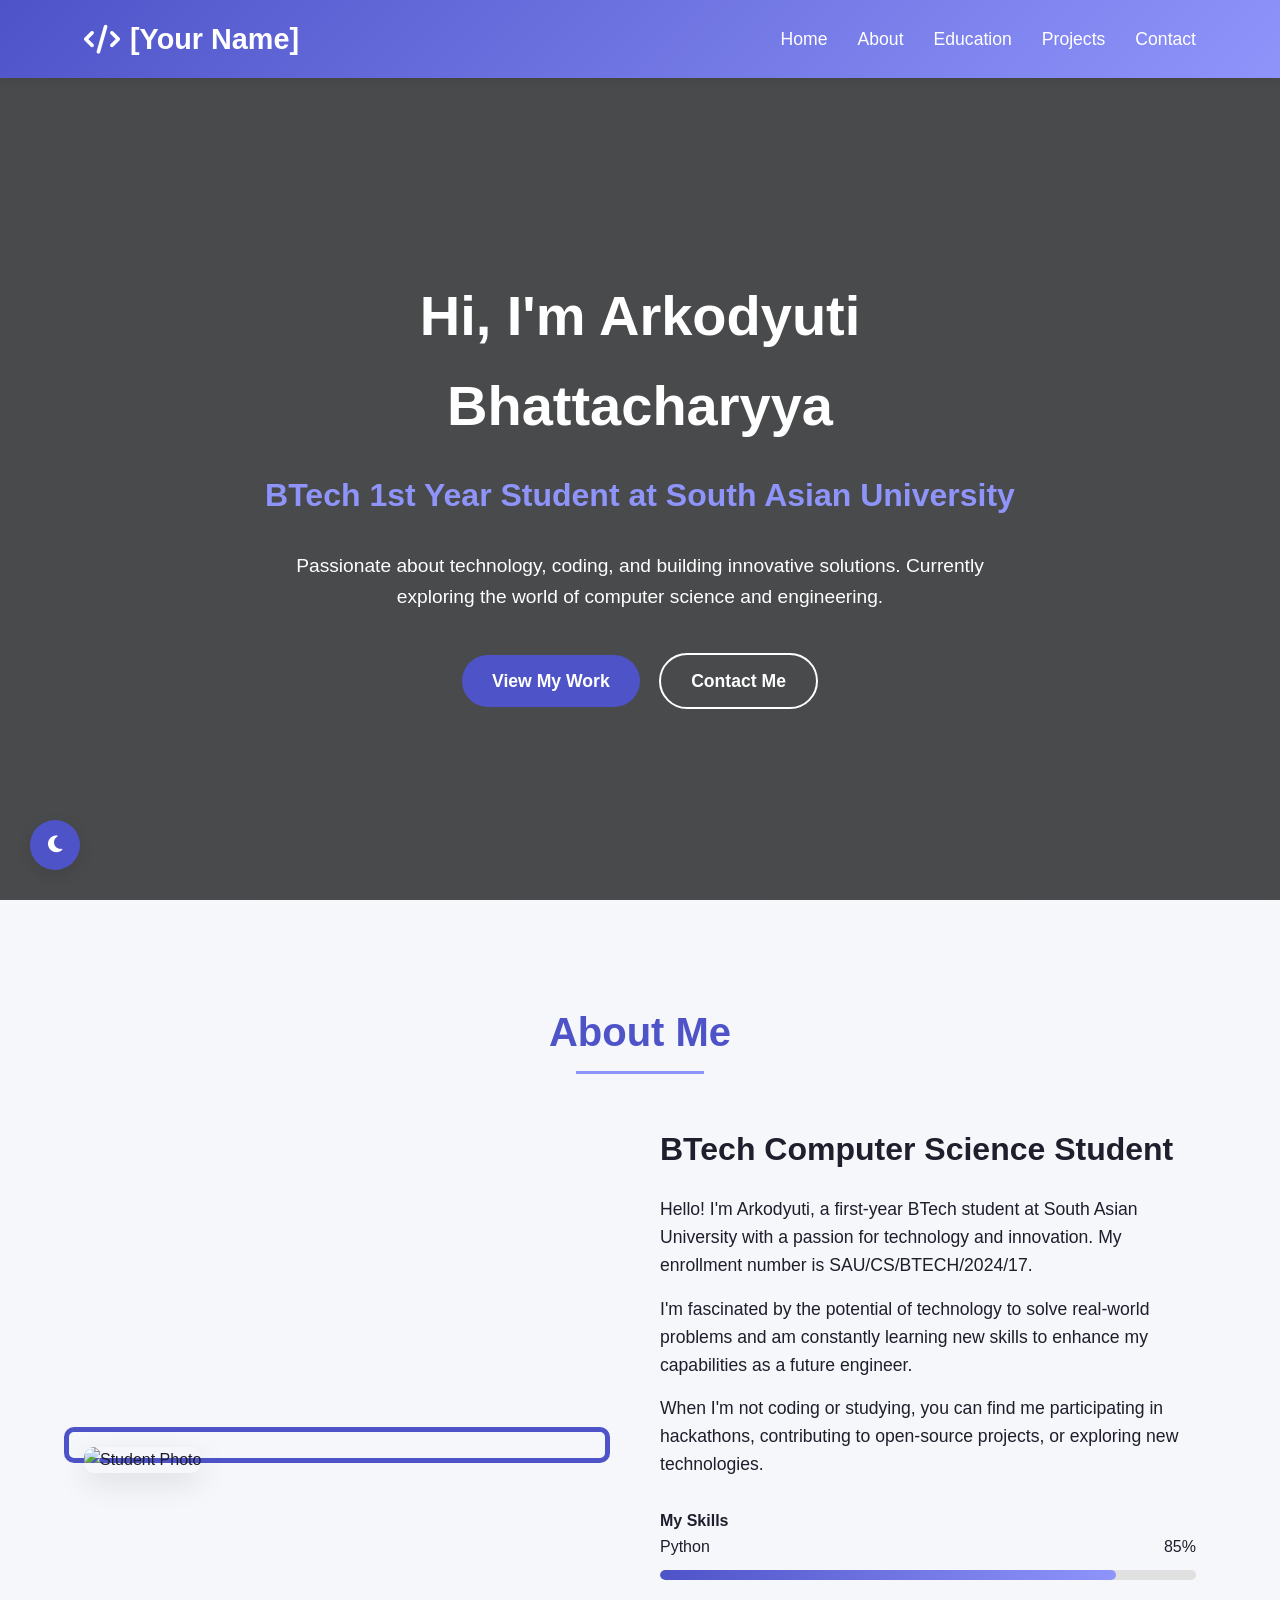
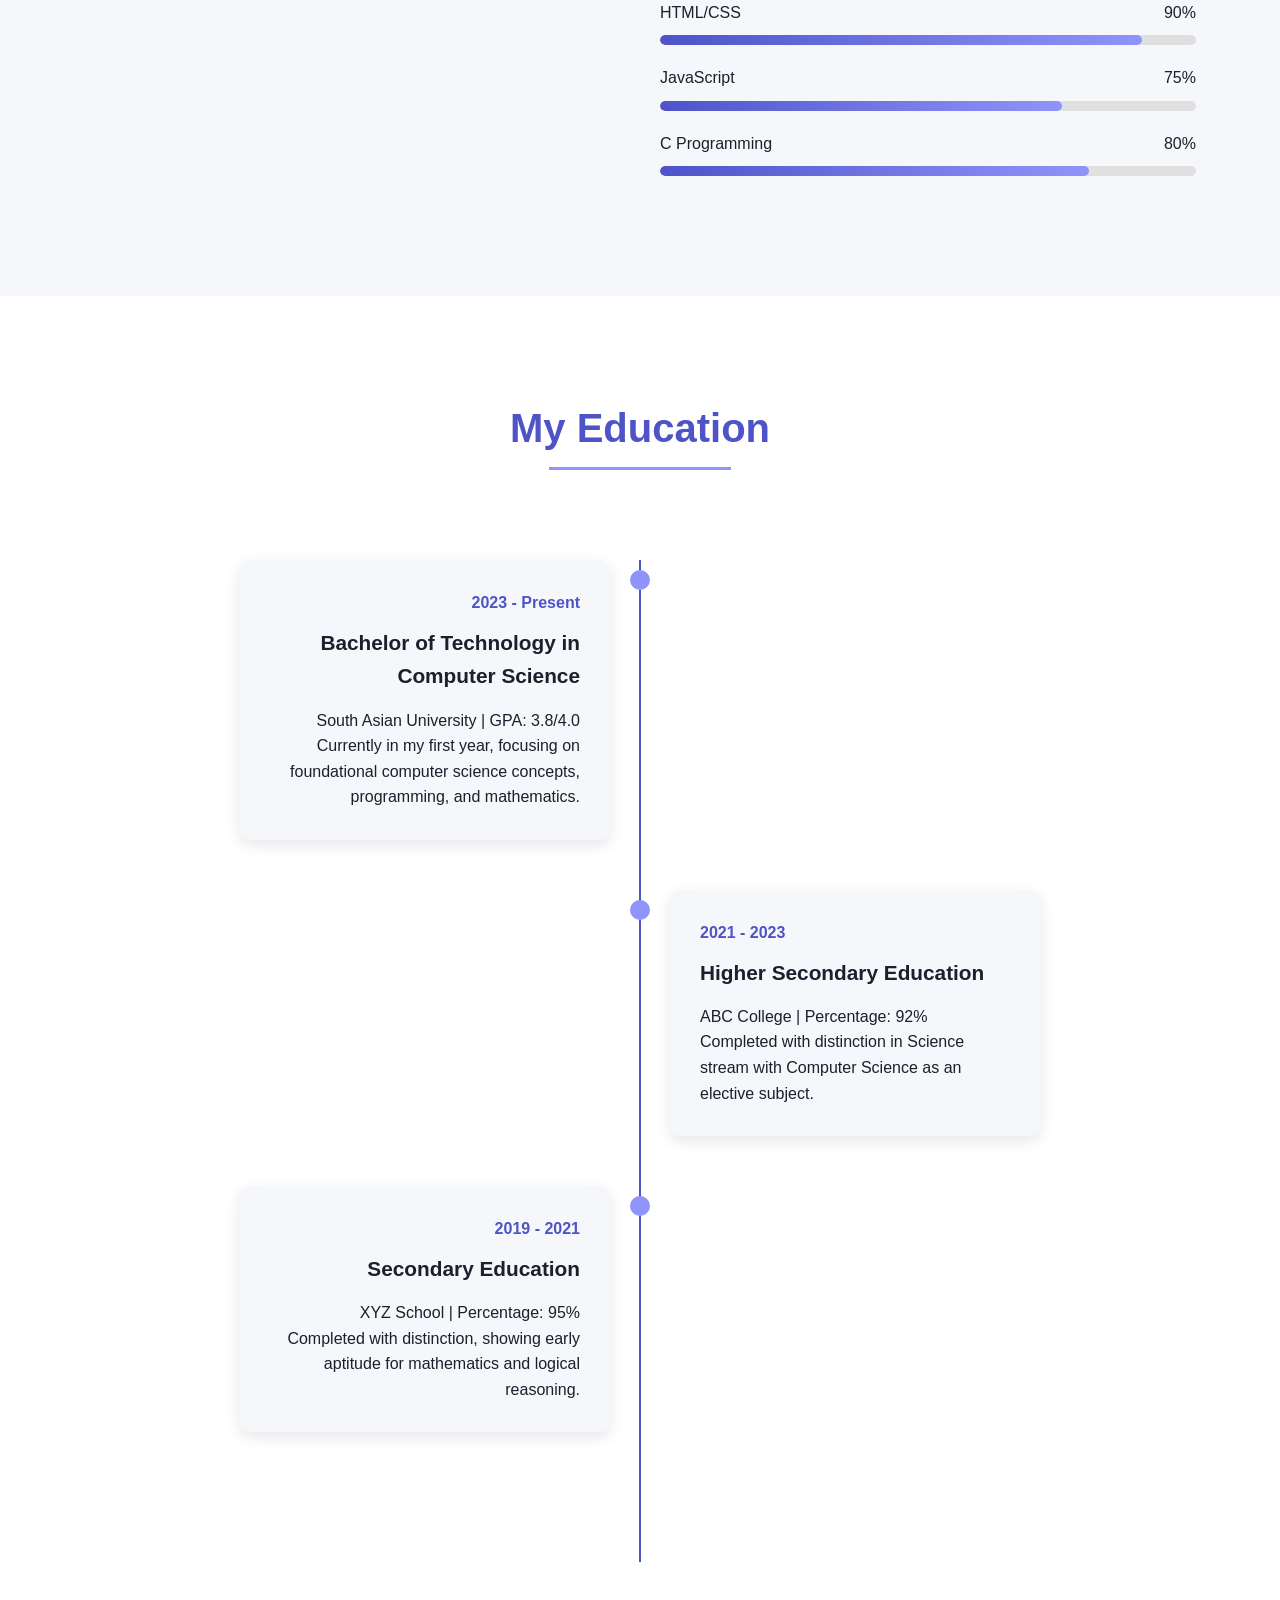
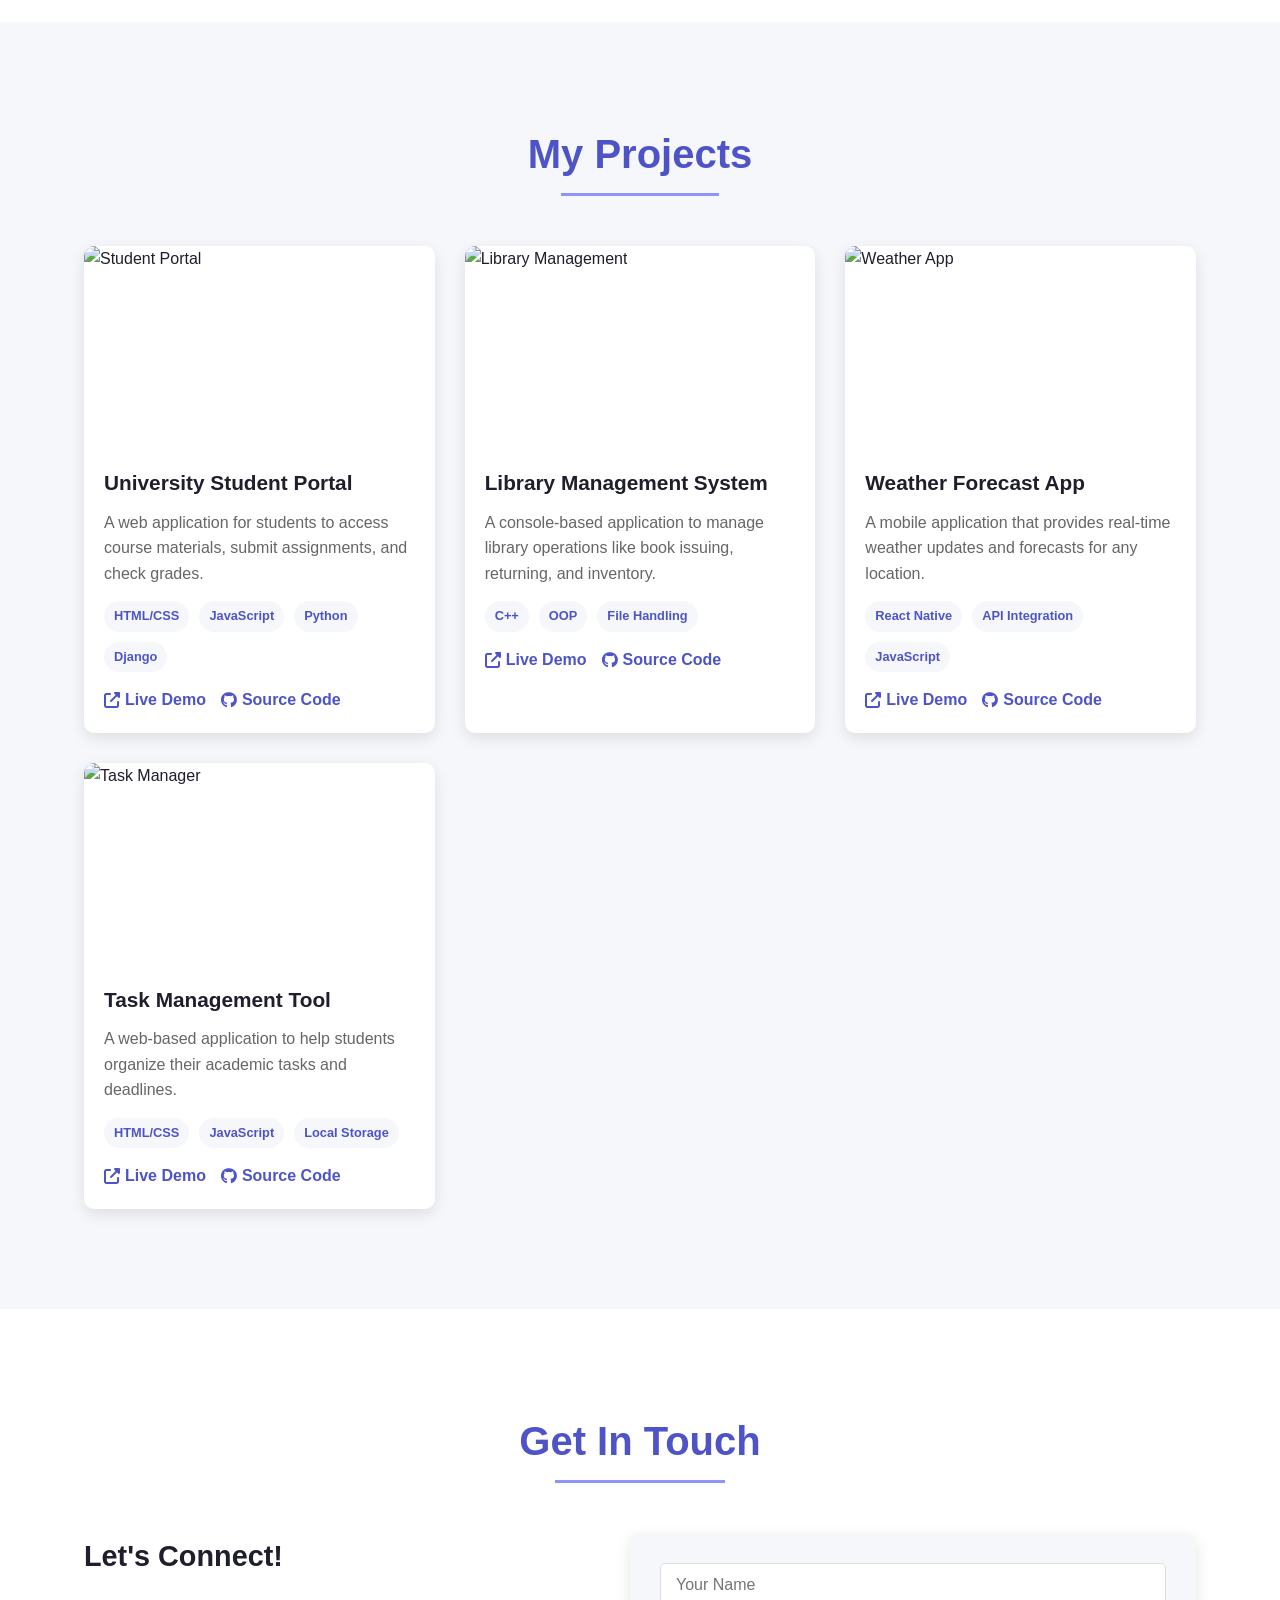
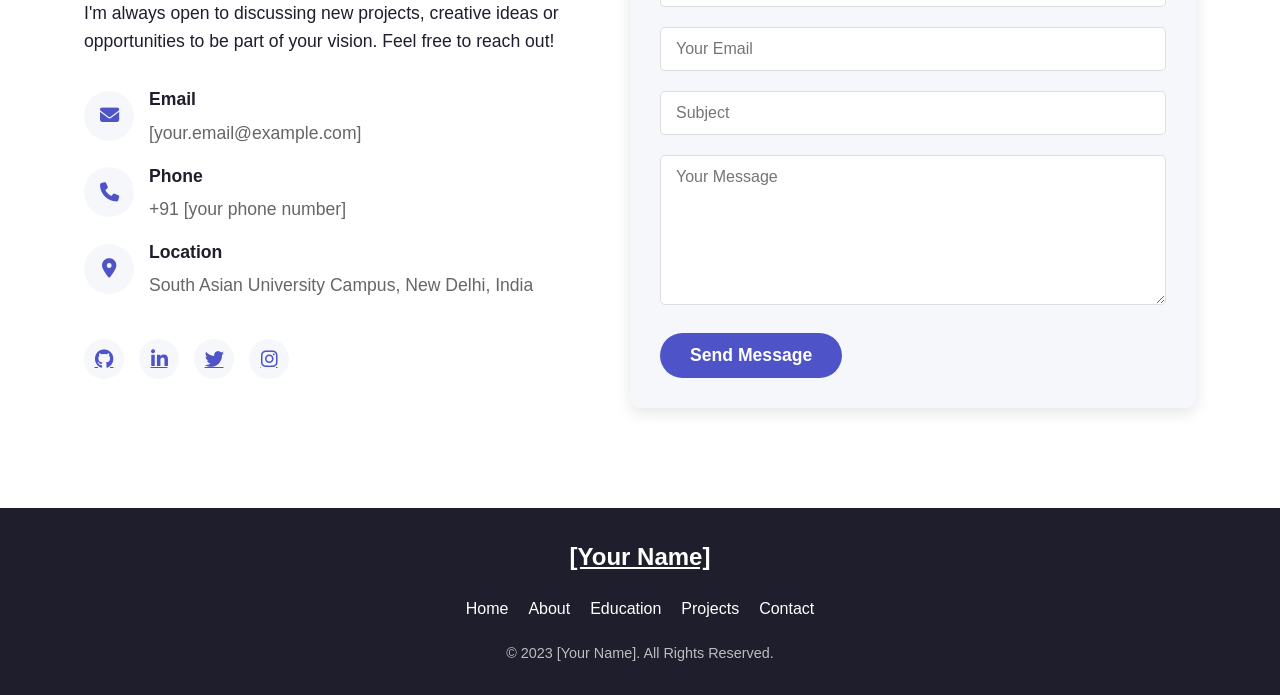
==== index.html @ 44072b42 "Create index.html initial prototype for portfolio website" ====
<!DOCTYPE html>
<html lang="en">
<head>
    <meta charset="UTF-8">
    <meta name="viewport" content="width=device-width, initial-scale=1.0">
    <title>[Your Name] | BTech Student | South Asian University</title>
    <link rel="stylesheet" href="https://cdnjs.cloudflare.com/ajax/libs/font-awesome/6.4.0/css/all.min.css">
    <style>
        :root {
            --primary: #4e54c8;
            --secondary: #8f94fb;
            --accent: #f5f7fa;
            --dark: #1e1e2c;
            --light: #ffffff;
            --success: #4caf50;
            --warning: #ff9800;
            --danger: #f44336;
        }
        
        * {
            margin: 0;
            padding: 0;
            box-sizing: border-box;
            font-family: 'Segoe UI', Tahoma, Geneva, Verdana, sans-serif;
        }
        
        body {
            background-color: var(--accent);
            color: var(--dark);
            line-height: 1.6;
            overflow-x: hidden;
        }
        
        /* Header Styles */
        header {
            background: linear-gradient(135deg, var(--primary), var(--secondary));
            color: var(--light);
            padding: 1rem 0;
            position: fixed;
            width: 100%;
            top: 0;
            z-index: 1000;
            box-shadow: 0 2px 10px rgba(0, 0, 0, 0.1);
            transition: all 0.3s ease;
        }
        
        header.scrolled {
            padding: 0.5rem 0;
            background: rgba(78, 84, 200, 0.95);
            backdrop-filter: blur(10px);
        }
        
        .container {
            width: 90%;
            max-width: 1200px;
            margin: 0 auto;
            padding: 0 20px;
        }
        
        .header-container {
            display: flex;
            justify-content: space-between;
            align-items: center;
        }
        
        .logo {
            font-size: 1.8rem;
            font-weight: 700;
            color: var(--light);
            text-decoration: none;
            display: flex;
            align-items: center;
        }
        
        .logo i {
            margin-right: 10px;
            color: var(--light);
        }
        
        nav ul {
            display: flex;
            list-style: none;
        }
        
        nav ul li {
            margin-left: 30px;
        }
        
        nav ul li a {
            color: var(--light);
            text-decoration: none;
            font-weight: 500;
            font-size: 1.1rem;
            transition: all 0.3s ease;
            position: relative;
        }
        
        nav ul li a:hover {
            color: rgba(255, 255, 255, 0.8);
        }
        
        nav ul li a::after {
            content: '';
            position: absolute;
            width: 0;
            height: 2px;
            background: var(--light);
            bottom: -5px;
            left: 0;
            transition: width 0.3s ease;
        }
        
        nav ul li a:hover::after {
            width: 100%;
        }
        
        .hamburger {
            display: none;
            cursor: pointer;
        }
        
        .hamburger div {
            width: 25px;
            height: 3px;
            background: var(--light);
            margin: 5px;
            transition: all 0.3s ease;
        }
        
        /* Hero Section */
        .hero {
            height: 100vh;
            display: flex;
            align-items: center;
            background: linear-gradient(rgba(0, 0, 0, 0.7), rgba(0, 0, 0, 0.7)), url('https://images.unsplash.com/photo-1523050854058-8df90110c9f1?ixlib=rb-4.0.3&ixid=M3wxMjA3fDB8MHxwaG90by1wYWdlfHx8fGVufDB8fHx8fA%3D%3D&auto=format&fit=crop&w=1470&q=80') no-repeat center center/cover;
            color: var(--light);
            text-align: center;
            padding-top: 80px;
        }
        
        .hero-content {
            max-width: 800px;
            margin: 0 auto;
        }
        
        .hero h1 {
            font-size: 3.5rem;
            margin-bottom: 20px;
            animation: fadeIn 1s ease;
        }
        
        .hero h2 {
            font-size: 2rem;
            margin-bottom: 30px;
            color: var(--secondary);
            animation: fadeIn 1.5s ease;
        }
        
        .hero p {
            font-size: 1.2rem;
            margin-bottom: 40px;
            animation: fadeIn 2s ease;
        }
        
        .btn {
            display: inline-block;
            background: var(--primary);
            color: var(--light);
            padding: 12px 30px;
            border-radius: 50px;
            text-decoration: none;
            font-weight: 600;
            transition: all 0.3s ease;
            border: none;
            cursor: pointer;
            font-size: 1.1rem;
            animation: fadeIn 2.5s ease;
        }
        
        .btn:hover {
            background: var(--secondary);
            transform: translateY(-3px);
            box-shadow: 0 10px 20px rgba(0, 0, 0, 0.1);
        }
        
        .btn-outline {
            background: transparent;
            border: 2px solid var(--light);
            margin-left: 15px;
        }
        
        .btn-outline:hover {
            background: var(--light);
            color: var(--primary);
        }
        
        /* About Section */
        .section {
            padding: 100px 0;
        }
        
        .section-title {
            text-align: center;
            margin-bottom: 60px;
        }
        
        .section-title h2 {
            font-size: 2.5rem;
            color: var(--primary);
            position: relative;
            display: inline-block;
        }
        
        .section-title h2::after {
            content: '';
            position: absolute;
            width: 70%;
            height: 3px;
            background: var(--secondary);
            bottom: -10px;
            left: 15%;
        }
        
        .about-content {
            display: flex;
            align-items: center;
            flex-wrap: wrap;
            gap: 40px;
        }
        
        .about-img {
            flex: 1;
            min-width: 300px;
            position: relative;
        }
        
        .about-img img {
            width: 100%;
            border-radius: 10px;
            box-shadow: 0 10px 30px rgba(0, 0, 0, 0.1);
            transition: all 0.3s ease;
        }
        
        .about-img:hover img {
            transform: scale(1.03);
        }
        
        .about-img::before {
            content: '';
            position: absolute;
            width: 100%;
            height: 100%;
            border: 5px solid var(--primary);
            border-radius: 10px;
            top: -20px;
            left: -20px;
            z-index: -1;
        }
        
        .about-text {
            flex: 1;
            min-width: 300px;
        }
        
        .about-text h3 {
            font-size: 2rem;
            margin-bottom: 20px;
            color: var(--dark);
        }
        
        .about-text p {
            margin-bottom: 15px;
            font-size: 1.1rem;
        }
        
        .skills {
            margin-top: 30px;
        }
        
        .skill-item {
            margin-bottom: 20px;
        }
        
        .skill-info {
            display: flex;
            justify-content: space-between;
            margin-bottom: 10px;
        }
        
        .skill-bar {
            height: 10px;
            background: #e0e0e0;
            border-radius: 5px;
            overflow: hidden;
        }
        
        .skill-progress {
            height: 100%;
            background: linear-gradient(90deg, var(--primary), var(--secondary));
            border-radius: 5px;
            transition: width 1s ease;
        }
        
        /* Education Section */
        .education {
            background: var(--light);
        }
        
        .timeline {
            position: relative;
            max-width: 800px;
            margin: 0 auto;
            padding: 40px 0;
        }
        
        .timeline::before {
            content: '';
            position: absolute;
            width: 2px;
            height: 100%;
            background: var(--primary);
            left: 50%;
            transform: translateX(-50%);
        }
        
        .timeline-item {
            position: relative;
            margin-bottom: 50px;
        }
        
        .timeline-item:nth-child(odd) {
            padding-right: calc(50% + 30px);
            text-align: right;
        }
        
        .timeline-item:nth-child(even) {
            padding-left: calc(50% + 30px);
        }
        
        .timeline-dot {
            position: absolute;
            width: 20px;
            height: 20px;
            background: var(--secondary);
            border-radius: 50%;
            top: 10px;
            left: 50%;
            transform: translateX(-50%);
        }
        
        .timeline-content {
            background: var(--accent);
            padding: 30px;
            border-radius: 10px;
            box-shadow: 0 5px 15px rgba(0, 0, 0, 0.1);
            transition: all 0.3s ease;
        }
        
        .timeline-content:hover {
            transform: translateY(-5px);
            box-shadow: 0 10px 25px rgba(0, 0, 0, 0.15);
        }
        
        .timeline-date {
            color: var(--primary);
            font-weight: 600;
            margin-bottom: 10px;
        }
        
        .timeline-title {
            font-size: 1.3rem;
            margin-bottom: 15px;
            color: var(--dark);
        }
        
        /* Projects Section */
        .projects-grid {
            display: grid;
            grid-template-columns: repeat(auto-fill, minmax(300px, 1fr));
            gap: 30px;
        }
        
        .project-card {
            background: var(--light);
            border-radius: 10px;
            overflow: hidden;
            box-shadow: 0 5px 15px rgba(0, 0, 0, 0.1);
            transition: all 0.3s ease;
        }
        
        .project-card:hover {
            transform: translateY(-10px);
            box-shadow: 0 15px 30px rgba(0, 0, 0, 0.2);
        }
        
        .project-img {
            height: 200px;
            overflow: hidden;
        }
        
        .project-img img {
            width: 100%;
            height: 100%;
            object-fit: cover;
            transition: all 0.5s ease;
        }
        
        .project-card:hover .project-img img {
            transform: scale(1.1);
        }
        
        .project-info {
            padding: 20px;
        }
        
        .project-title {
            font-size: 1.3rem;
            margin-bottom: 10px;
            color: var(--dark);
        }
        
        .project-description {
            margin-bottom: 15px;
            color: #666;
        }
        
        .project-tags {
            display: flex;
            flex-wrap: wrap;
            gap: 10px;
            margin-bottom: 15px;
        }
        
        .project-tag {
            background: var(--accent);
            color: var(--primary);
            padding: 5px 10px;
            border-radius: 50px;
            font-size: 0.8rem;
            font-weight: 600;
        }
        
        .project-links {
            display: flex;
            gap: 15px;
        }
        
        .project-link {
            color: var(--primary);
            text-decoration: none;
            font-weight: 600;
            display: flex;
            align-items: center;
            transition: all 0.3s ease;
        }
        
        .project-link i {
            margin-right: 5px;
        }
        
        .project-link:hover {
            color: var(--secondary);
        }
        
        /* Contact Section */
        .contact {
            background: var(--light);
        }
        
        .contact-container {
            display: flex;
            flex-wrap: wrap;
            gap: 40px;
        }
        
        .contact-info {
            flex: 1;
            min-width: 300px;
        }
        
        .contact-info h3 {
            font-size: 1.8rem;
            margin-bottom: 20px;
            color: var(--dark);
        }
        
        .contact-info p {
            margin-bottom: 30px;
            font-size: 1.1rem;
        }
        
        .contact-details {
            margin-bottom: 40px;
        }
        
        .contact-item {
            display: flex;
            align-items: center;
            margin-bottom: 15px;
        }
        
        .contact-item i {
            width: 50px;
            height: 50px;
            background: var(--accent);
            color: var(--primary);
            border-radius: 50%;
            display: flex;
            align-items: center;
            justify-content: center;
            font-size: 1.2rem;
            margin-right: 15px;
        }
        
        .contact-text h4 {
            font-size: 1.1rem;
            margin-bottom: 5px;
            color: var(--dark);
        }
        
        .contact-text p {
            margin: 0;
            color: #666;
        }
        
        .social-links {
            display: flex;
            gap: 15px;
        }
        
        .social-link {
            width: 40px;
            height: 40px;
            background: var(--accent);
            color: var(--primary);
            border-radius: 50%;
            display: flex;
            align-items: center;
            justify-content: center;
            font-size: 1.2rem;
            transition: all 0.3s ease;
        }
        
        .social-link:hover {
            background: var(--primary);
            color: var(--light);
            transform: translateY(-3px);
        }
        
        .contact-form {
            flex: 1;
            min-width: 300px;
            background: var(--accent);
            padding: 30px;
            border-radius: 10px;
            box-shadow: 0 5px 15px rgba(0, 0, 0, 0.1);
        }
        
        .form-group {
            margin-bottom: 20px;
        }
        
        .form-control {
            width: 100%;
            padding: 12px 15px;
            border: 1px solid #ddd;
            border-radius: 5px;
            font-size: 1rem;
            transition: all 0.3s ease;
        }
        
        .form-control:focus {
            outline: none;
            border-color: var(--primary);
            box-shadow: 0 0 0 2px rgba(78, 84, 200, 0.2);
        }
        
        textarea.form-control {
            resize: vertical;
            min-height: 150px;
        }
        
        /* Footer */
        footer {
            background: var(--dark);
            color: var(--light);
            padding: 30px 0;
            text-align: center;
        }
        
        .footer-content {
            display: flex;
            flex-direction: column;
            align-items: center;
        }
        
        .footer-logo {
            font-size: 1.5rem;
            font-weight: 700;
            margin-bottom: 20px;
            color: var(--light);
        }
        
        .footer-links {
            display: flex;
            gap: 20px;
            margin-bottom: 20px;
        }
        
        .footer-link {
            color: var(--light);
            text-decoration: none;
            transition: all 0.3s ease;
        }
        
        .footer-link:hover {
            color: var(--secondary);
        }
        
        .copyright {
            font-size: 0.9rem;
            color: rgba(255, 255, 255, 0.7);
        }
        
        /* Animations */
        @keyframes fadeIn {
            from {
                opacity: 0;
                transform: translateY(20px);
            }
            to {
                opacity: 1;
                transform: translateY(0);
            }
        }
        
        /* Back to Top Button */
        .back-to-top {
            position: fixed;
            bottom: 30px;
            right: 30px;
            width: 50px;
            height: 50px;
            background: var(--primary);
            color: var(--light);
            border-radius: 50%;
            display: flex;
            align-items: center;
            justify-content: center;
            font-size: 1.2rem;
            cursor: pointer;
            opacity: 0;
            visibility: hidden;
            transition: all 0.3s ease;
            z-index: 999;
        }
        
        .back-to-top.active {
            opacity: 1;
            visibility: visible;
        }
        
        .back-to-top:hover {
            background: var(--secondary);
            transform: translateY(-5px);
        }
        
        /* Theme Toggle */
        .theme-toggle {
            position: fixed;
            bottom: 30px;
            left: 30px;
            width: 50px;
            height: 50px;
            background: var(--primary);
            color: var(--light);
            border-radius: 50%;
            display: flex;
            align-items: center;
            justify-content: center;
            font-size: 1.2rem;
            cursor: pointer;
            z-index: 999;
            box-shadow: 0 5px 15px rgba(0, 0, 0, 0.1);
            transition: all 0.3s ease;
        }
        
        .theme-toggle:hover {
            background: var(--secondary);
            transform: scale(1.1);
        }
        
        /* Responsive Styles */
        @media (max-width: 768px) {
            .hamburger {
                display: block;
            }
            
            nav {
                position: absolute;
                top: 100%;
                left: 0;
                width: 100%;
                background: var(--primary);
                padding: 20px;
                clip-path: polygon(0 0, 100% 0, 100% 0, 0 0);
                transition: all 0.3s ease;
            }
            
            nav.active {
                clip-path: polygon(0 0, 100% 0, 100% 100%, 0 100%);
            }
            
            nav ul {
                flex-direction: column;
            }
            
            nav ul li {
                margin: 15px 0;
            }
            
            .hero h1 {
                font-size: 2.5rem;
            }
            
            .hero h2 {
                font-size: 1.5rem;
            }
            
            .timeline::before {
                left: 30px;
            }
            
            .timeline-item:nth-child(odd),
            .timeline-item:nth-child(even) {
                padding-left: 70px;
                padding-right: 0;
                text-align: left;
            }
            
            .timeline-dot {
                left: 30px;
            }
        }
        
        @media (max-width: 480px) {
            .hero h1 {
                font-size: 2rem;
            }
            
            .btn {
                display: block;
                width: 100%;
                margin-bottom: 15px;
            }
            
            .btn-outline {
                margin-left: 0;
            }
        }
    </style>
</head>
<body>
    <!-- Header -->
    <header id="header">
        <div class="container header-container">
            <a href="#" class="logo"><i class="fas fa-code"></i> [Your Name]</a>
            <div class="hamburger" id="hamburger">
                <div class="line1"></div>
                <div class="line2"></div>
                <div class="line3"></div>
            </div>
            <nav id="nav">
                <ul>
                    <li><a href="#home">Home</a></li>
                    <li><a href="#about">About</a></li>
                    <li><a href="#education">Education</a></li>
                    <li><a href="#projects">Projects</a></li>
                    <li><a href="#contact">Contact</a></li>
                </ul>
            </nav>
        </div>
    </header>

    <!-- Hero Section -->
    <section class="hero" id="home">
        <div class="container hero-content">
            <h1>Hi, I'm <span class="highlight">Arkodyuti Bhattacharyya</span></h1>
            <h2>BTech 1st Year Student at South Asian University</h2>
            <p>Passionate about technology, coding, and building innovative solutions. Currently exploring the world of computer science and engineering.</p>
            <div class="hero-buttons">
                <a href="#projects" class="btn">View My Work</a>
                <a href="#contact" class="btn btn-outline">Contact Me</a>
            </div>
        </div>
    </section>

    <!-- About Section -->
    <section class="section about" id="about">
        <div class="container">
            <div class="section-title">
                <h2>About Me</h2>
            </div>
            <div class="about-content">
                <div class="about-img">
                    <img src="https://images.unsplash.com/photo-1544717305-2782549b5136?ixlib=rb-4.0.3&ixid=M3wxMjA3fDB8MHxwaG90by1wYWdlfHx8fGVufDB8fHx8fA%3D%3D&auto=format&fit=crop&w=687&q=80" alt="Student Photo">
                </div>
                <div class="about-text">
                    <h3>BTech Computer Science Student</h3>
                    <p>Hello! I'm Arkodyuti, a first-year BTech student at South Asian University with a passion for technology and innovation. My enrollment number is SAU/CS/BTECH/2024/17.</p>
                    <p>I'm fascinated by the potential of technology to solve real-world problems and am constantly learning new skills to enhance my capabilities as a future engineer.</p>
                    <p>When I'm not coding or studying, you can find me participating in hackathons, contributing to open-source projects, or exploring new technologies.</p>
                    
                    <div class="skills">
                        <h4>My Skills</h4>
                        <div class="skill-item">
                            <div class="skill-info">
                                <span>Python</span>
                                <span>85%</span>
                            </div>
                            <div class="skill-bar">
                                <div class="skill-progress" style="width: 85%"></div>
                            </div>
                        </div>
                        <div class="skill-item">
                            <div class="skill-info">
                                <span>HTML/CSS</span>
                                <span>90%</span>
                            </div>
                            <div class="skill-bar">
                                <div class="skill-progress" style="width: 90%"></div>
                            </div>
                        </div>
                        <div class="skill-item">
                            <div class="skill-info">
                                <span>JavaScript</span>
                                <span>75%</span>
                            </div>
                            <div class="skill-bar">
                                <div class="skill-progress" style="width: 75%"></div>
                            </div>
                        </div>
                        <div class="skill-item">
                            <div class="skill-info">
                                <span>C Programming</span>
                                <span>80%</span>
                            </div>
                            <div class="skill-bar">
                                <div class="skill-progress" style="width: 80%"></div>
                            </div>
                        </div>
                    </div>
                </div>
            </div>
        </div>
    </section>

    <!-- Education Section -->
    <section class="section education" id="education">
        <div class="container">
            <div class="section-title">
                <h2>My Education</h2>
            </div>
            <div class="timeline">
                <div class="timeline-item">
                    <div class="timeline-dot"></div>
                    <div class="timeline-content">
                        <div class="timeline-date">2023 - Present</div>
                        <h3 class="timeline-title">Bachelor of Technology in Computer Science</h3>
                        <p>South Asian University | GPA: 3.8/4.0</p>
                        <p>Currently in my first year, focusing on foundational computer science concepts, programming, and mathematics.</p>
                    </div>
                </div>
                <div class="timeline-item">
                    <div class="timeline-dot"></div>
                    <div class="timeline-content">
                        <div class="timeline-date">2021 - 2023</div>
                        <h3 class="timeline-title">Higher Secondary Education</h3>
                        <p>ABC College | Percentage: 92%</p>
                        <p>Completed with distinction in Science stream with Computer Science as an elective subject.</p>
                    </div>
                </div>
                <div class="timeline-item">
                    <div class="timeline-dot"></div>
                    <div class="timeline-content">
                        <div class="timeline-date">2019 - 2021</div>
                        <h3 class="timeline-title">Secondary Education</h3>
                        <p>XYZ School | Percentage: 95%</p>
                        <p>Completed with distinction, showing early aptitude for mathematics and logical reasoning.</p>
                    </div>
                </div>
            </div>
        </div>
    </section>

    <!-- Projects Section -->
    <section class="section projects" id="projects">
        <div class="container">
            <div class="section-title">
                <h2>My Projects</h2>
            </div>
            <div class="projects-grid">
                <div class="project-card">
                    <div class="project-img">
                        <img src="https://images.unsplash.com/photo-1551288049-bebda4e38f71?ixlib=rb-4.0.3&ixid=M3wxMjA3fDB8MHxwaG90by1wYWdlfHx8fGVufDB8fHx8fA%3D%3D&auto=format&fit=crop&w=1470&q=80" alt="Student Portal">
                    </div>
                    <div class="project-info">
                        <h3 class="project-title">University Student Portal</h3>
                        <p class="project-description">A web application for students to access course materials, submit assignments, and check grades.</p>
                        <div class="project-tags">
                            <span class="project-tag">HTML/CSS</span>
                            <span class="project-tag">JavaScript</span>
                            <span class="project-tag">Python</span>
                            <span class="project-tag">Django</span>
                        </div>
                        <div class="project-links">
                            <a href="#" class="project-link"><i class="fas fa-external-link-alt"></i> Live Demo</a>
                            <a href="#" class="project-link"><i class="fab fa-github"></i> Source Code</a>
                        </div>
                    </div>
                </div>
                <div class="project-card">
                    <div class="project-img">
                        <img src="https://images.unsplash.com/photo-1551288049-bebda4e38f71?ixlib=rb-4.0.3&ixid=M3wxMjA3fDB8MHxwaG90by1wYWdlfHx8fGVufDB8fHx8fA%3D%3D&auto=format&fit=crop&w=1470&q=80" alt="Library Management">
                    </div>
                    <div class="project-info">
                        <h3 class="project-title">Library Management System</h3>
                        <p class="project-description">A console-based application to manage library operations like book issuing, returning, and inventory.</p>
                        <div class="project-tags">
                            <span class="project-tag">C++</span>
                            <span class="project-tag">OOP</span>
                            <span class="project-tag">File Handling</span>
                        </div>
                        <div class="project-links">
                            <a href="#" class="project-link"><i class="fas fa-external-link-alt"></i> Live Demo</a>
                            <a href="#" class="project-link"><i class="fab fa-github"></i> Source Code</a>
                        </div>
                    </div>
                </div>
                <div class="project-card">
                    <div class="project-img">
                        <img src="https://images.unsplash.com/photo-1551288049-bebda4e38f71?ixlib=rb-4.0.3&ixid=M3wxMjA3fDB8MHxwaG90by1wYWdlfHx8fGVufDB8fHx8fA%3D%3D&auto=format&fit=crop&w=1470&q=80" alt="Weather App">
                    </div>
                    <div class="project-info">
                        <h3 class="project-title">Weather Forecast App</h3>
                        <p class="project-description">A mobile application that provides real-time weather updates and forecasts for any location.</p>
                        <div class="project-tags">
                            <span class="project-tag">React Native</span>
                            <span class="project-tag">API Integration</span>
                            <span class="project-tag">JavaScript</span>
                        </div>
                        <div class="project-links">
                            <a href="#" class="project-link"><i class="fas fa-external-link-alt"></i> Live Demo</a>
                            <a href="#" class="project-link"><i class="fab fa-github"></i> Source Code</a>
                        </div>
                    </div>
                </div>
                <div class="project-card">
                    <div class="project-img">
                        <img src="https://images.unsplash.com/photo-1551288049-bebda4e38f71?ixlib=rb-4.0.3&ixid=M3wxMjA3fDB8MHxwaG90by1wYWdlfHx8fGVufDB8fHx8fA%3D%3D&auto=format&fit=crop&w=1470&q=80" alt="Task Manager">
                    </div>
                    <div class="project-info">
                        <h3 class="project-title">Task Management Tool</h3>
                        <p class="project-description">A web-based application to help students organize their academic tasks and deadlines.</p>
                        <div class="project-tags">
                            <span class="project-tag">HTML/CSS</span>
                            <span class="project-tag">JavaScript</span>
                            <span class="project-tag">Local Storage</span>
                        </div>
                        <div class="project-links">
                            <a href="#" class="project-link"><i class="fas fa-external-link-alt"></i> Live Demo</a>
                            <a href="#" class="project-link"><i class="fab fa-github"></i> Source Code</a>
                        </div>
                    </div>
                </div>
            </div>
        </div>
    </section>

    <!-- Contact Section -->
    <section class="section contact" id="contact">
        <div class="container">
            <div class="section-title">
                <h2>Get In Touch</h2>
            </div>
            <div class="contact-container">
                <div class="contact-info">
                    <h3>Let's Connect!</h3>
                    <p>I'm always open to discussing new projects, creative ideas or opportunities to be part of your vision. Feel free to reach out!</p>
                    
                    <div class="contact-details">
                        <div class="contact-item">
                            <i class="fas fa-envelope"></i>
                            <div class="contact-text">
                                <h4>Email</h4>
                                <p>[your.email@example.com]</p>
                            </div>
                        </div>
                        <div class="contact-item">
                            <i class="fas fa-phone"></i>
                            <div class="contact-text">
                                <h4>Phone</h4>
                                <p>+91 [your phone number]</p>
                            </div>
                        </div>
                        <div class="contact-item">
                            <i class="fas fa-map-marker-alt"></i>
                            <div class="contact-text">
                                <h4>Location</h4>
                                <p>South Asian University Campus, New Delhi, India</p>
                            </div>
                        </div>
                    </div>
                    
                    <div class="social-links">
                        <a href="#" class="social-link"><i class="fab fa-github"></i></a>
                        <a href="#" class="social-link"><i class="fab fa-linkedin-in"></i></a>
                        <a href="#" class="social-link"><i class="fab fa-twitter"></i></a>
                        <a href="#" class="social-link"><i class="fab fa-instagram"></i></a>
                    </div>
                </div>
                <div class="contact-form">
                    <form id="form">
                        <div class="form-group">
                            <input type="text" class="form-control" placeholder="Your Name" required>
                        </div>
                        <div class="form-group">
                            <input type="email" class="form-control" placeholder="Your Email" required>
                        </div>
                        <div class="form-group">
                            <input type="text" class="form-control" placeholder="Subject">
                        </div>
                        <div class="form-group">
                            <textarea class="form-control" placeholder="Your Message" required></textarea>
                        </div>
                        <button type="submit" class="btn">Send Message</button>
                    </form>
                </div>
            </div>
        </div>
    </section>

    <!-- Footer -->
    <footer>
        <div class="container">
            <div class="footer-content">
                <a href="#" class="footer-logo">[Your Name]</a>
                <div class="footer-links">
                    <a href="#home" class="footer-link">Home</a>
                    <a href="#about" class="footer-link">About</a>
                    <a href="#education" class="footer-link">Education</a>
                    <a href="#projects" class="footer-link">Projects</a>
                    <a href="#contact" class="footer-link">Contact</a>
                </div>
                <p class="copyright">&copy; 2023 [Your Name]. All Rights Reserved.</p>
            </div>
        </div>
    </footer>

    <!-- Back to Top Button -->
    <div class="back-to-top" id="backToTop">
        <i class="fas fa-arrow-up"></i>
    </div>

    <!-- Theme Toggle -->
    <div class="theme-toggle" id="themeToggle">
        <i class="fas fa-moon"></i>
    </div>

    <!-- JavaScript -->
    <script>
        // Mobile Navigation
        const hamburger = document.getElementById('hamburger');
        const nav = document.getElementById('nav');
        
        hamburger.addEventListener('click', () => {
            nav.classList.toggle('active');
            hamburger.classList.toggle('toggle');
        });
        
        // Smooth Scrolling
        document.querySelectorAll('a[href^="#"]').forEach(anchor => {
            anchor.addEventListener('click', function(e) {
                e.preventDefault();
                
                nav.classList.remove('active');
                hamburger.classList.remove('toggle');
                
                document.querySelector(this.getAttribute('href')).scrollIntoView({
                    behavior: 'smooth'
                });
            });
        });
        
        // Header Scroll Effect
        window.addEventListener('scroll', () => {
            const header = document.getElementById('header');
            header.classList.toggle('scrolled', window.scrollY > 50);
        });
        
        // Back to Top Button
        const backToTop = document.getElementById('backToTop');
        
        window.addEventListener('scroll', () => {
            if (window.pageYOffset > 300) {
                backToTop.classList.add('active');
            } else {
                backToTop.classList.remove('active');
            }
        });
        
        backToTop.addEventListener('click', () => {
            window.scrollTo({
                top: 0,
                behavior: 'smooth'
            });
        });
        
        // Theme Toggle
        const themeToggle = document.getElementById('themeToggle');
        const body = document.body;
        
        themeToggle.addEventListener('click', () => {
            body.classList.toggle('dark-theme');
            
            if (body.classList.contains('dark-theme')) {
                themeToggle.innerHTML = '<i class="fas fa-sun"></i>';
                // You would add dark theme styles here
            } else {
                themeToggle.innerHTML = '<i class="fas fa-moon"></i>';
            }
        });
        
        // Animate Skills on Scroll
        const skillBars = document.querySelectorAll('.skill-progress');
        
        function animateSkills() {
            skillBars.forEach(skill => {
                const width = skill.style.width;
                skill.style.width = '0';
                setTimeout(() => {
                    skill.style.width = width;
                }, 100);
            });
        }
        
        // Intersection Observer for animations
        const observer = new IntersectionObserver((entries) => {
            entries.forEach(entry => {
                if (entry.isIntersecting) {
                    if (entry.target.classList.contains('about-content')) {
                        animateSkills();
                    }
                    entry.target.classList.add('animated');
                }
            });
        }, {
            threshold: 0.1
        });
        
        document.querySelectorAll('.section, .hero-content > *').forEach(el => {
            observer.observe(el);
        });
        
        // Form Submission
        const form = document.getElementById('form');
        
        form.addEventListener('submit', (e) => {
            e.preventDefault();
            alert('Thank you for your message! I will get back to you soon.');
            form.reset();
        });
        
        // Project Card Animation
        const projectCards = document.querySelectorAll('.project-card');
        
        projectCards.forEach((card, index) => {
            card.style.transitionDelay = `${index * 0.1}s`;
        });
    </script>
</body>
</html>
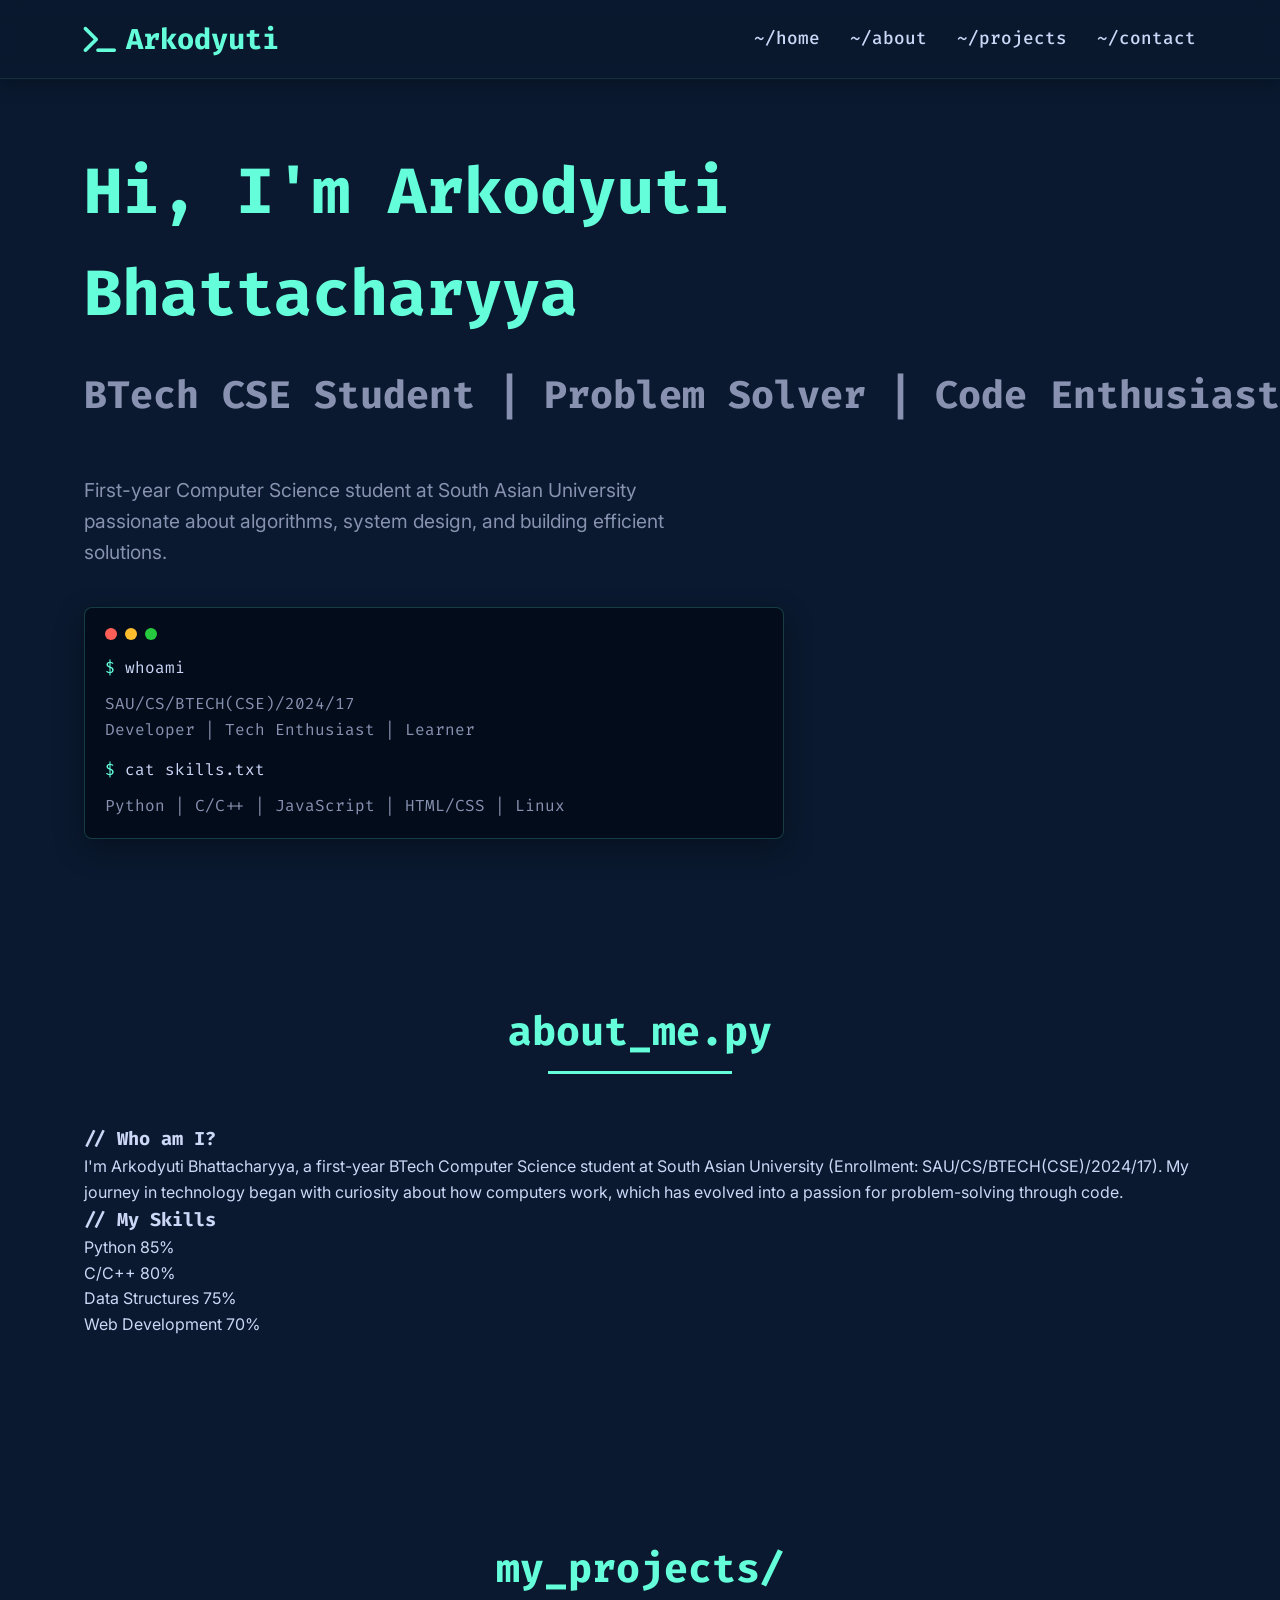
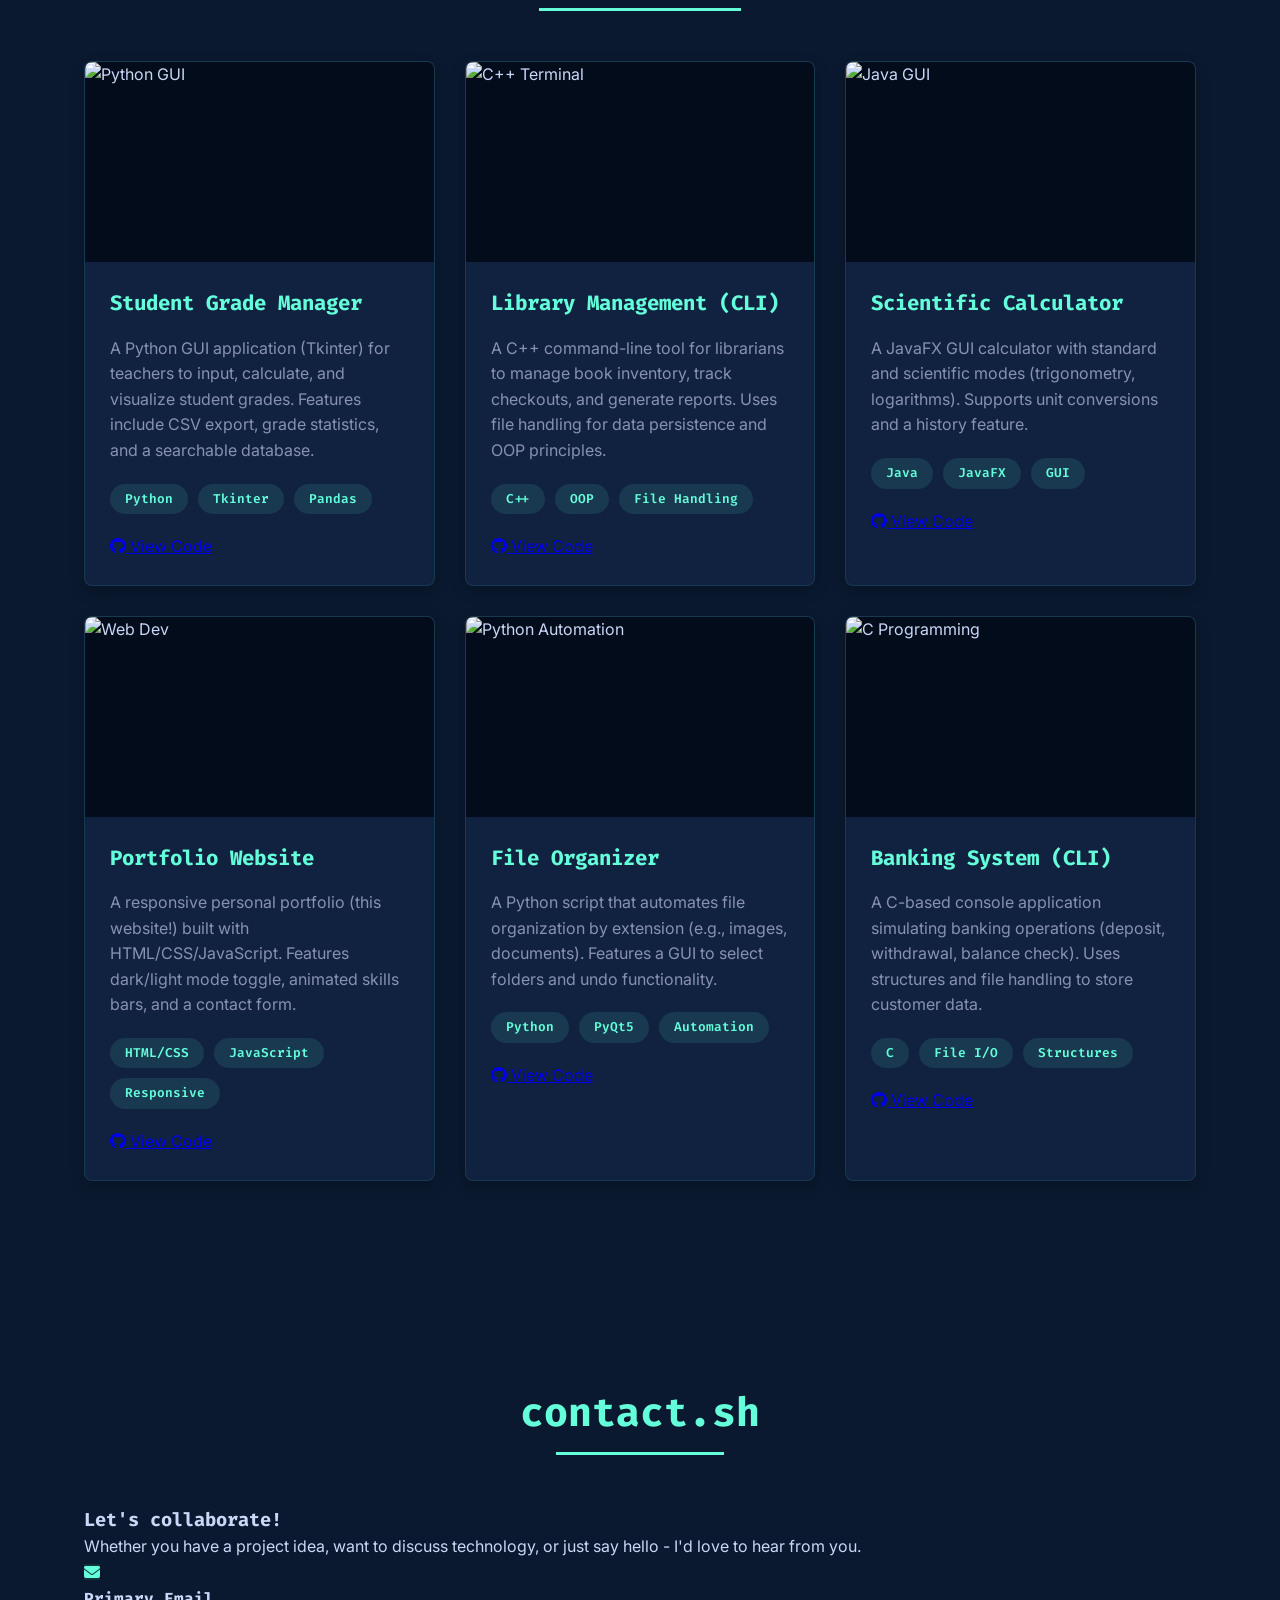
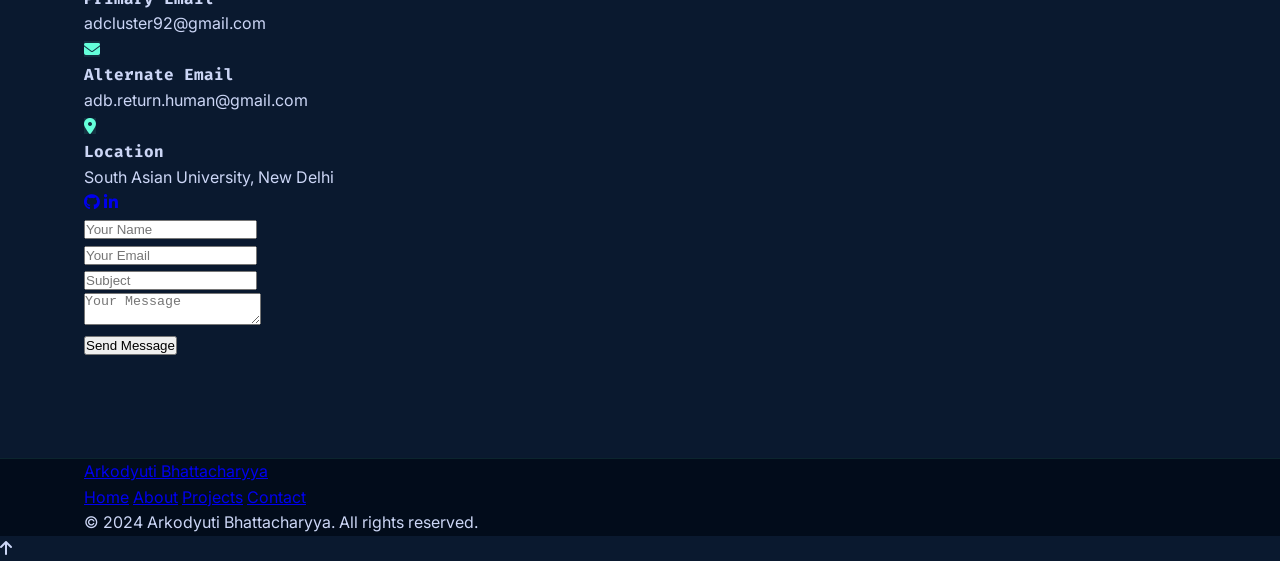
==== commit 6b8d6f67: "Update index.html updated prototype for the site" ====
--- a/index.html
+++ b/index.html
@@ -3,51 +3,52 @@
 <head>
     <meta charset="UTF-8">
     <meta name="viewport" content="width=device-width, initial-scale=1.0">
-    <title>[Your Name] | BTech Student | South Asian University</title>
+    <title>Arkodyuti Bhattacharyya | BTech CSE | South Asian University</title>
     <link rel="stylesheet" href="https://cdnjs.cloudflare.com/ajax/libs/font-awesome/6.4.0/css/all.min.css">
+    <link href="https://fonts.googleapis.com/css2?family=Fira+Code:wght@400;700&family=Inter:wght@400;600&display=swap" rel="stylesheet">
     <style>
         :root {
-            --primary: #4e54c8;
-            --secondary: #8f94fb;
-            --accent: #f5f7fa;
-            --dark: #1e1e2c;
-            --light: #ffffff;
-            --success: #4caf50;
-            --warning: #ff9800;
-            --danger: #f44336;
+            --primary: #64ffda; /* Terminal green */
+            --secondary: #0a192f; /* Navy blue */
+            --accent: #112240; /* Darker navy */
+            --dark: #020c1b; /* Near black */
+            --light: #ccd6f6; /* Soft white */
+            --text: #8892b0; /* Gray-blue */
+            --highlight: #1e90ff; /* Electric blue */
+            --error: #ff5555; /* Red for errors */
         }
         
         * {
             margin: 0;
             padding: 0;
             box-sizing: border-box;
-            font-family: 'Segoe UI', Tahoma, Geneva, Verdana, sans-serif;
         }
         
         body {
-            background-color: var(--accent);
-            color: var(--dark);
+            background-color: var(--secondary);
+            color: var(--light);
+            font-family: 'Inter', sans-serif;
             line-height: 1.6;
             overflow-x: hidden;
         }
         
+        /* Terminal-like headers */
+        h1, h2, h3, h4, h5, h6 {
+            font-family: 'Fira Code', monospace;
+            font-weight: 700;
+        }
+        
         /* Header Styles */
         header {
-            background: linear-gradient(135deg, var(--primary), var(--secondary));
-            color: var(--light);
+            background-color: rgba(10, 25, 47, 0.9);
+            backdrop-filter: blur(10px);
             padding: 1rem 0;
             position: fixed;
             width: 100%;
             top: 0;
             z-index: 1000;
-            box-shadow: 0 2px 10px rgba(0, 0, 0, 0.1);
-            transition: all 0.3s ease;
-        }
-        
-        header.scrolled {
-            padding: 0.5rem 0;
-            background: rgba(78, 84, 200, 0.95);
-            backdrop-filter: blur(10px);
+            box-shadow: 0 2px 20px rgba(0, 0, 0, 0.3);
+            border-bottom: 1px solid rgba(100, 255, 218, 0.1);
         }
         
         .container {
@@ -66,15 +67,16 @@
         .logo {
             font-size: 1.8rem;
             font-weight: 700;
-            color: var(--light);
+            color: var(--primary);
             text-decoration: none;
             display: flex;
             align-items: center;
+            font-family: 'Fira Code', monospace;
         }
         
         .logo i {
             margin-right: 10px;
-            color: var(--light);
+            color: var(--primary);
         }
         
         nav ul {
@@ -93,10 +95,11 @@
             font-size: 1.1rem;
             transition: all 0.3s ease;
             position: relative;
+            font-family: 'Fira Code', monospace;
         }
         
         nav ul li a:hover {
-            color: rgba(255, 255, 255, 0.8);
+            color: var(--primary);
         }
         
         nav ul li a::after {
@@ -104,7 +107,7 @@
             position: absolute;
             width: 0;
             height: 2px;
-            background: var(--light);
+            background: var(--primary);
             bottom: -5px;
             left: 0;
             transition: width 0.3s ease;
@@ -112,19 +115,6 @@
         
         nav ul li a:hover::after {
             width: 100%;
-        }
-        
-        .hamburger {
-            display: none;
-            cursor: pointer;
-        }
-        
-        .hamburger div {
-            width: 25px;
-            height: 3px;
-            background: var(--light);
-            margin: 5px;
-            transition: all 0.3s ease;
         }
         
         /* Hero Section */
@@ -132,66 +122,94 @@
             height: 100vh;
             display: flex;
             align-items: center;
-            background: linear-gradient(rgba(0, 0, 0, 0.7), rgba(0, 0, 0, 0.7)), url('https://images.unsplash.com/photo-1523050854058-8df90110c9f1?ixlib=rb-4.0.3&ixid=M3wxMjA3fDB8MHxwaG90by1wYWdlfHx8fGVufDB8fHx8fA%3D%3D&auto=format&fit=crop&w=1470&q=80') no-repeat center center/cover;
+            background: linear-gradient(rgba(10, 25, 47, 0.9), rgba(10, 25, 47, 0.9)), 
+                        url('https://images.unsplash.com/photo-1639762681057-408e52192e55?q=80&w=2232&auto=format&fit=crop') no-repeat center center/cover;
             color: var(--light);
-            text-align: center;
+            text-align: left;
             padding-top: 80px;
         }
         
         .hero-content {
             max-width: 800px;
-            margin: 0 auto;
         }
         
         .hero h1 {
-            font-size: 3.5rem;
+            font-size: clamp(2rem, 5vw, 4rem);
             margin-bottom: 20px;
-            animation: fadeIn 1s ease;
+            color: var(--primary);
         }
         
         .hero h2 {
-            font-size: 2rem;
+            font-size: clamp(1.5rem, 3vw, 2.5rem);
             margin-bottom: 30px;
-            color: var(--secondary);
-            animation: fadeIn 1.5s ease;
+            color: var(--text);
         }
         
         .hero p {
             font-size: 1.2rem;
             margin-bottom: 40px;
-            animation: fadeIn 2s ease;
-        }
-        
-        .btn {
+            max-width: 600px;
+            color: var(--text);
+        }
+        
+        /* Typewriter effect */
+        .typewriter {
+            border-right: 3px solid var(--primary);
+            white-space: nowrap;
+            overflow: hidden;
             display: inline-block;
-            background: var(--primary);
+            animation: blink-caret 0.75s step-end infinite;
+        }
+        
+        @keyframes blink-caret {
+            from, to { border-color: transparent }
+            50% { border-color: var(--primary); }
+        }
+        
+        /* Terminal window styling */
+        .terminal {
+            background: var(--dark);
+            border-radius: 8px;
+            padding: 20px;
+            margin-top: 30px;
+            max-width: 700px;
+            box-shadow: 0 10px 30px rgba(0, 0, 0, 0.3);
+            border: 1px solid rgba(100, 255, 218, 0.2);
+        }
+        
+        .terminal-header {
+            display: flex;
+            align-items: center;
+            margin-bottom: 15px;
+        }
+        
+        .terminal-btn {
+            width: 12px;
+            height: 12px;
+            border-radius: 50%;
+            margin-right: 8px;
+        }
+        
+        .terminal-btn.red { background: #ff5f56; }
+        .terminal-btn.yellow { background: #ffbd2e; }
+        .terminal-btn.green { background: #27c93f; }
+        
+        .terminal-body {
+            font-family: 'Fira Code', monospace;
             color: var(--light);
-            padding: 12px 30px;
-            border-radius: 50px;
-            text-decoration: none;
-            font-weight: 600;
-            transition: all 0.3s ease;
-            border: none;
-            cursor: pointer;
-            font-size: 1.1rem;
-            animation: fadeIn 2.5s ease;
-        }
-        
-        .btn:hover {
-            background: var(--secondary);
-            transform: translateY(-3px);
-            box-shadow: 0 10px 20px rgba(0, 0, 0, 0.1);
-        }
-        
-        .btn-outline {
-            background: transparent;
-            border: 2px solid var(--light);
-            margin-left: 15px;
-        }
-        
-        .btn-outline:hover {
-            background: var(--light);
-            color: var(--primary);
+        }
+        
+        .terminal-prompt {
+            color: var(--primary);
+        }
+        
+        .terminal-command {
+            color: var(--light);
+        }
+        
+        .terminal-output {
+            color: var(--text);
+            margin-top: 10px;
         }
         
         /* About Section */
@@ -216,161 +234,9 @@
             position: absolute;
             width: 70%;
             height: 3px;
-            background: var(--secondary);
+            background: var(--primary);
             bottom: -10px;
             left: 15%;
-        }
-        
-        .about-content {
-            display: flex;
-            align-items: center;
-            flex-wrap: wrap;
-            gap: 40px;
-        }
-        
-        .about-img {
-            flex: 1;
-            min-width: 300px;
-            position: relative;
-        }
-        
-        .about-img img {
-            width: 100%;
-            border-radius: 10px;
-            box-shadow: 0 10px 30px rgba(0, 0, 0, 0.1);
-            transition: all 0.3s ease;
-        }
-        
-        .about-img:hover img {
-            transform: scale(1.03);
-        }
-        
-        .about-img::before {
-            content: '';
-            position: absolute;
-            width: 100%;
-            height: 100%;
-            border: 5px solid var(--primary);
-            border-radius: 10px;
-            top: -20px;
-            left: -20px;
-            z-index: -1;
-        }
-        
-        .about-text {
-            flex: 1;
-            min-width: 300px;
-        }
-        
-        .about-text h3 {
-            font-size: 2rem;
-            margin-bottom: 20px;
-            color: var(--dark);
-        }
-        
-        .about-text p {
-            margin-bottom: 15px;
-            font-size: 1.1rem;
-        }
-        
-        .skills {
-            margin-top: 30px;
-        }
-        
-        .skill-item {
-            margin-bottom: 20px;
-        }
-        
-        .skill-info {
-            display: flex;
-            justify-content: space-between;
-            margin-bottom: 10px;
-        }
-        
-        .skill-bar {
-            height: 10px;
-            background: #e0e0e0;
-            border-radius: 5px;
-            overflow: hidden;
-        }
-        
-        .skill-progress {
-            height: 100%;
-            background: linear-gradient(90deg, var(--primary), var(--secondary));
-            border-radius: 5px;
-            transition: width 1s ease;
-        }
-        
-        /* Education Section */
-        .education {
-            background: var(--light);
-        }
-        
-        .timeline {
-            position: relative;
-            max-width: 800px;
-            margin: 0 auto;
-            padding: 40px 0;
-        }
-        
-        .timeline::before {
-            content: '';
-            position: absolute;
-            width: 2px;
-            height: 100%;
-            background: var(--primary);
-            left: 50%;
-            transform: translateX(-50%);
-        }
-        
-        .timeline-item {
-            position: relative;
-            margin-bottom: 50px;
-        }
-        
-        .timeline-item:nth-child(odd) {
-            padding-right: calc(50% + 30px);
-            text-align: right;
-        }
-        
-        .timeline-item:nth-child(even) {
-            padding-left: calc(50% + 30px);
-        }
-        
-        .timeline-dot {
-            position: absolute;
-            width: 20px;
-            height: 20px;
-            background: var(--secondary);
-            border-radius: 50%;
-            top: 10px;
-            left: 50%;
-            transform: translateX(-50%);
-        }
-        
-        .timeline-content {
-            background: var(--accent);
-            padding: 30px;
-            border-radius: 10px;
-            box-shadow: 0 5px 15px rgba(0, 0, 0, 0.1);
-            transition: all 0.3s ease;
-        }
-        
-        .timeline-content:hover {
-            transform: translateY(-5px);
-            box-shadow: 0 10px 25px rgba(0, 0, 0, 0.15);
-        }
-        
-        .timeline-date {
-            color: var(--primary);
-            font-weight: 600;
-            margin-bottom: 10px;
-        }
-        
-        .timeline-title {
-            font-size: 1.3rem;
-            margin-bottom: 15px;
-            color: var(--dark);
         }
         
         /* Projects Section */
@@ -381,21 +247,27 @@
         }
         
         .project-card {
-            background: var(--light);
-            border-radius: 10px;
+            background: var(--accent);
+            border-radius: 8px;
             overflow: hidden;
-            box-shadow: 0 5px 15px rgba(0, 0, 0, 0.1);
+            box-shadow: 0 5px 15px rgba(0, 0, 0, 0.2);
             transition: all 0.3s ease;
+            border: 1px solid rgba(100, 255, 218, 0.1);
         }
         
         .project-card:hover {
             transform: translateY(-10px);
-            box-shadow: 0 15px 30px rgba(0, 0, 0, 0.2);
+            box-shadow: 0 15px 30px rgba(0, 0, 0, 0.3);
+            border-color: var(--primary);
         }
         
         .project-img {
             height: 200px;
             overflow: hidden;
+            background: var(--dark);
+            display: flex;
+            align-items: center;
+            justify-content: center;
         }
         
         .project-img img {
@@ -406,356 +278,67 @@
         }
         
         .project-card:hover .project-img img {
-            transform: scale(1.1);
+            transform: scale(1.05);
         }
         
         .project-info {
-            padding: 20px;
+            padding: 25px;
         }
         
         .project-title {
             font-size: 1.3rem;
-            margin-bottom: 10px;
-            color: var(--dark);
+            margin-bottom: 15px;
+            color: var(--primary);
         }
         
         .project-description {
-            margin-bottom: 15px;
-            color: #666;
+            margin-bottom: 20px;
+            color: var(--text);
         }
         
         .project-tags {
             display: flex;
             flex-wrap: wrap;
             gap: 10px;
-            margin-bottom: 15px;
+            margin-bottom: 20px;
         }
         
         .project-tag {
-            background: var(--accent);
-            color: var(--primary);
-            padding: 5px 10px;
+            background: rgba(100, 255, 218, 0.1);
+            color: var(--primary);
+            padding: 5px 15px;
             border-radius: 50px;
             font-size: 0.8rem;
             font-weight: 600;
-        }
-        
-        .project-links {
-            display: flex;
-            gap: 15px;
-        }
-        
-        .project-link {
-            color: var(--primary);
-            text-decoration: none;
-            font-weight: 600;
-            display: flex;
-            align-items: center;
-            transition: all 0.3s ease;
-        }
-        
-        .project-link i {
-            margin-right: 5px;
-        }
-        
-        .project-link:hover {
-            color: var(--secondary);
+            font-family: 'Fira Code', monospace;
         }
         
         /* Contact Section */
-        .contact {
-            background: var(--light);
-        }
-        
-        .contact-container {
-            display: flex;
-            flex-wrap: wrap;
-            gap: 40px;
-        }
-        
-        .contact-info {
-            flex: 1;
-            min-width: 300px;
-        }
-        
-        .contact-info h3 {
-            font-size: 1.8rem;
-            margin-bottom: 20px;
-            color: var(--dark);
-        }
-        
-        .contact-info p {
-            margin-bottom: 30px;
-            font-size: 1.1rem;
-        }
-        
-        .contact-details {
-            margin-bottom: 40px;
-        }
-        
-        .contact-item {
-            display: flex;
-            align-items: center;
-            margin-bottom: 15px;
-        }
-        
         .contact-item i {
-            width: 50px;
-            height: 50px;
-            background: var(--accent);
-            color: var(--primary);
-            border-radius: 50%;
-            display: flex;
-            align-items: center;
-            justify-content: center;
-            font-size: 1.2rem;
-            margin-right: 15px;
-        }
-        
-        .contact-text h4 {
-            font-size: 1.1rem;
-            margin-bottom: 5px;
-            color: var(--dark);
-        }
-        
-        .contact-text p {
-            margin: 0;
-            color: #666;
-        }
-        
-        .social-links {
-            display: flex;
-            gap: 15px;
-        }
-        
-        .social-link {
-            width: 40px;
-            height: 40px;
-            background: var(--accent);
-            color: var(--primary);
-            border-radius: 50%;
-            display: flex;
-            align-items: center;
-            justify-content: center;
-            font-size: 1.2rem;
-            transition: all 0.3s ease;
-        }
-        
-        .social-link:hover {
-            background: var(--primary);
-            color: var(--light);
-            transform: translateY(-3px);
-        }
-        
-        .contact-form {
-            flex: 1;
-            min-width: 300px;
-            background: var(--accent);
-            padding: 30px;
-            border-radius: 10px;
-            box-shadow: 0 5px 15px rgba(0, 0, 0, 0.1);
-        }
-        
-        .form-group {
-            margin-bottom: 20px;
-        }
-        
-        .form-control {
-            width: 100%;
-            padding: 12px 15px;
-            border: 1px solid #ddd;
-            border-radius: 5px;
-            font-size: 1rem;
-            transition: all 0.3s ease;
-        }
-        
-        .form-control:focus {
-            outline: none;
-            border-color: var(--primary);
-            box-shadow: 0 0 0 2px rgba(78, 84, 200, 0.2);
-        }
-        
-        textarea.form-control {
-            resize: vertical;
-            min-height: 150px;
+            background: rgba(100, 255, 218, 0.1);
+            color: var(--primary);
         }
         
         /* Footer */
         footer {
             background: var(--dark);
-            color: var(--light);
-            padding: 30px 0;
-            text-align: center;
-        }
-        
-        .footer-content {
-            display: flex;
-            flex-direction: column;
-            align-items: center;
-        }
-        
-        .footer-logo {
-            font-size: 1.5rem;
-            font-weight: 700;
-            margin-bottom: 20px;
-            color: var(--light);
-        }
-        
-        .footer-links {
-            display: flex;
-            gap: 20px;
-            margin-bottom: 20px;
-        }
-        
-        .footer-link {
-            color: var(--light);
-            text-decoration: none;
-            transition: all 0.3s ease;
-        }
-        
-        .footer-link:hover {
-            color: var(--secondary);
-        }
-        
-        .copyright {
-            font-size: 0.9rem;
-            color: rgba(255, 255, 255, 0.7);
-        }
-        
-        /* Animations */
-        @keyframes fadeIn {
-            from {
-                opacity: 0;
-                transform: translateY(20px);
-            }
-            to {
-                opacity: 1;
-                transform: translateY(0);
-            }
-        }
-        
-        /* Back to Top Button */
-        .back-to-top {
-            position: fixed;
-            bottom: 30px;
-            right: 30px;
-            width: 50px;
-            height: 50px;
-            background: var(--primary);
-            color: var(--light);
-            border-radius: 50%;
-            display: flex;
-            align-items: center;
-            justify-content: center;
-            font-size: 1.2rem;
-            cursor: pointer;
-            opacity: 0;
-            visibility: hidden;
-            transition: all 0.3s ease;
-            z-index: 999;
-        }
-        
-        .back-to-top.active {
-            opacity: 1;
-            visibility: visible;
-        }
-        
-        .back-to-top:hover {
-            background: var(--secondary);
-            transform: translateY(-5px);
-        }
-        
-        /* Theme Toggle */
-        .theme-toggle {
-            position: fixed;
-            bottom: 30px;
-            left: 30px;
-            width: 50px;
-            height: 50px;
-            background: var(--primary);
-            color: var(--light);
-            border-radius: 50%;
-            display: flex;
-            align-items: center;
-            justify-content: center;
-            font-size: 1.2rem;
-            cursor: pointer;
-            z-index: 999;
-            box-shadow: 0 5px 15px rgba(0, 0, 0, 0.1);
-            transition: all 0.3s ease;
-        }
-        
-        .theme-toggle:hover {
-            background: var(--secondary);
-            transform: scale(1.1);
-        }
-        
-        /* Responsive Styles */
+            border-top: 1px solid rgba(100, 255, 218, 0.1);
+        }
+        
+        /* Responsive styles */
         @media (max-width: 768px) {
-            .hamburger {
-                display: block;
+            .hero {
+                text-align: center;
             }
             
-            nav {
-                position: absolute;
-                top: 100%;
-                left: 0;
-                width: 100%;
-                background: var(--primary);
-                padding: 20px;
-                clip-path: polygon(0 0, 100% 0, 100% 0, 0 0);
-                transition: all 0.3s ease;
+            .hero p {
+                margin-left: auto;
+                margin-right: auto;
             }
             
-            nav.active {
-                clip-path: polygon(0 0, 100% 0, 100% 100%, 0 100%);
-            }
-            
-            nav ul {
-                flex-direction: column;
-            }
-            
-            nav ul li {
-                margin: 15px 0;
-            }
-            
-            .hero h1 {
-                font-size: 2.5rem;
-            }
-            
-            .hero h2 {
-                font-size: 1.5rem;
-            }
-            
-            .timeline::before {
-                left: 30px;
-            }
-            
-            .timeline-item:nth-child(odd),
-            .timeline-item:nth-child(even) {
-                padding-left: 70px;
-                padding-right: 0;
-                text-align: left;
-            }
-            
-            .timeline-dot {
-                left: 30px;
-            }
-        }
-        
-        @media (max-width: 480px) {
-            .hero h1 {
-                font-size: 2rem;
-            }
-            
-            .btn {
-                display: block;
-                width: 100%;
-                margin-bottom: 15px;
-            }
-            
-            .btn-outline {
-                margin-left: 0;
+            .terminal {
+                margin-left: auto;
+                margin-right: auto;
             }
         }
     </style>
@@ -764,19 +347,13 @@
     <!-- Header -->
     <header id="header">
         <div class="container header-container">
-            <a href="#" class="logo"><i class="fas fa-code"></i> [Your Name]</a>
-            <div class="hamburger" id="hamburger">
-                <div class="line1"></div>
-                <div class="line2"></div>
-                <div class="line3"></div>
-            </div>
+            <a href="#" class="logo"><i class="fas fa-terminal"></i> Arkodyuti</a>
             <nav id="nav">
                 <ul>
-                    <li><a href="#home">Home</a></li>
-                    <li><a href="#about">About</a></li>
-                    <li><a href="#education">Education</a></li>
-                    <li><a href="#projects">Projects</a></li>
-                    <li><a href="#contact">Contact</a></li>
+                    <li><a href="#home">~/home</a></li>
+                    <li><a href="#about">~/about</a></li>
+                    <li><a href="#projects">~/projects</a></li>
+                    <li><a href="#contact">~/contact</a></li>
                 </ul>
             </nav>
         </div>
@@ -784,13 +361,36 @@
 
     <!-- Hero Section -->
     <section class="hero" id="home">
-        <div class="container hero-content">
-            <h1>Hi, I'm <span class="highlight">Arkodyuti Bhattacharyya</span></h1>
-            <h2>BTech 1st Year Student at South Asian University</h2>
-            <p>Passionate about technology, coding, and building innovative solutions. Currently exploring the world of computer science and engineering.</p>
-            <div class="hero-buttons">
-                <a href="#projects" class="btn">View My Work</a>
-                <a href="#contact" class="btn btn-outline">Contact Me</a>
+        <div class="container">
+            <div class="hero-content">
+                <h1>Hi, I'm <span class="highlight">Arkodyuti Bhattacharyya</span></h1>
+                <h2><span class="typewriter">BTech CSE Student | Problem Solver | Code Enthusiast</span></h2>
+                <p>First-year Computer Science student at South Asian University passionate about algorithms, system design, and building efficient solutions.</p>
+                
+                <div class="terminal">
+                    <div class="terminal-header">
+                        <div class="terminal-btn red"></div>
+                        <div class="terminal-btn yellow"></div>
+                        <div class="terminal-btn green"></div>
+                    </div>
+                    <div class="terminal-body">
+                        <div>
+                            <span class="terminal-prompt">$</span>
+                            <span class="terminal-command">whoami</span>
+                        </div>
+                        <div class="terminal-output">
+                            SAU/CS/BTECH(CSE)/2024/17<br>
+                            Developer | Tech Enthusiast | Learner
+                        </div>
+                        <div style="margin-top: 15px;">
+                            <span class="terminal-prompt">$</span>
+                            <span class="terminal-command">cat skills.txt</span>
+                        </div>
+                        <div class="terminal-output">
+                            Python | C/C++ | JavaScript | HTML/CSS | Linux
+                        </div>
+                    </div>
+                </div>
             </div>
         </div>
     </section>
@@ -799,94 +399,51 @@
     <section class="section about" id="about">
         <div class="container">
             <div class="section-title">
-                <h2>About Me</h2>
+                <h2>about_me.py</h2>
             </div>
             <div class="about-content">
-                <div class="about-img">
-                    <img src="https://images.unsplash.com/photo-1544717305-2782549b5136?ixlib=rb-4.0.3&ixid=M3wxMjA3fDB8MHxwaG90by1wYWdlfHx8fGVufDB8fHx8fA%3D%3D&auto=format&fit=crop&w=687&q=80" alt="Student Photo">
-                </div>
                 <div class="about-text">
-                    <h3>BTech Computer Science Student</h3>
-                    <p>Hello! I'm Arkodyuti, a first-year BTech student at South Asian University with a passion for technology and innovation. My enrollment number is SAU/CS/BTECH/2024/17.</p>
-                    <p>I'm fascinated by the potential of technology to solve real-world problems and am constantly learning new skills to enhance my capabilities as a future engineer.</p>
-                    <p>When I'm not coding or studying, you can find me participating in hackathons, contributing to open-source projects, or exploring new technologies.</p>
+                    <h3>// Who am I?</h3>
+                    <p>I'm Arkodyuti Bhattacharyya, a first-year BTech Computer Science student at South Asian University (Enrollment: SAU/CS/BTECH(CSE)/2024/17). My journey in technology began with curiosity about how computers work, which has evolved into a passion for problem-solving through code.</p>
                     
+                    <h3>// My Skills</h3>
                     <div class="skills">
-                        <h4>My Skills</h4>
                         <div class="skill-item">
                             <div class="skill-info">
                                 <span>Python</span>
                                 <span>85%</span>
                             </div>
                             <div class="skill-bar">
-                                <div class="skill-progress" style="width: 85%"></div>
+                                <div class="skill-progress" style="width: 85%; background: var(--primary);"></div>
                             </div>
                         </div>
                         <div class="skill-item">
                             <div class="skill-info">
-                                <span>HTML/CSS</span>
-                                <span>90%</span>
+                                <span>C/C++</span>
+                                <span>80%</span>
                             </div>
                             <div class="skill-bar">
-                                <div class="skill-progress" style="width: 90%"></div>
+                                <div class="skill-progress" style="width: 80%; background: var(--primary);"></div>
                             </div>
                         </div>
                         <div class="skill-item">
                             <div class="skill-info">
-                                <span>JavaScript</span>
+                                <span>Data Structures</span>
                                 <span>75%</span>
                             </div>
                             <div class="skill-bar">
-                                <div class="skill-progress" style="width: 75%"></div>
+                                <div class="skill-progress" style="width: 75%; background: var(--primary);"></div>
                             </div>
                         </div>
                         <div class="skill-item">
                             <div class="skill-info">
-                                <span>C Programming</span>
-                                <span>80%</span>
+                                <span>Web Development</span>
+                                <span>70%</span>
                             </div>
                             <div class="skill-bar">
-                                <div class="skill-progress" style="width: 80%"></div>
-                            </div>
-                        </div>
-                    </div>
-                </div>
-            </div>
-        </div>
-    </section>
-
-    <!-- Education Section -->
-    <section class="section education" id="education">
-        <div class="container">
-            <div class="section-title">
-                <h2>My Education</h2>
-            </div>
-            <div class="timeline">
-                <div class="timeline-item">
-                    <div class="timeline-dot"></div>
-                    <div class="timeline-content">
-                        <div class="timeline-date">2023 - Present</div>
-                        <h3 class="timeline-title">Bachelor of Technology in Computer Science</h3>
-                        <p>South Asian University | GPA: 3.8/4.0</p>
-                        <p>Currently in my first year, focusing on foundational computer science concepts, programming, and mathematics.</p>
-                    </div>
-                </div>
-                <div class="timeline-item">
-                    <div class="timeline-dot"></div>
-                    <div class="timeline-content">
-                        <div class="timeline-date">2021 - 2023</div>
-                        <h3 class="timeline-title">Higher Secondary Education</h3>
-                        <p>ABC College | Percentage: 92%</p>
-                        <p>Completed with distinction in Science stream with Computer Science as an elective subject.</p>
-                    </div>
-                </div>
-                <div class="timeline-item">
-                    <div class="timeline-dot"></div>
-                    <div class="timeline-content">
-                        <div class="timeline-date">2019 - 2021</div>
-                        <h3 class="timeline-title">Secondary Education</h3>
-                        <p>XYZ School | Percentage: 95%</p>
-                        <p>Completed with distinction, showing early aptitude for mathematics and logical reasoning.</p>
+                                <div class="skill-progress" style="width: 70%; background: var(--primary);"></div>
+                            </div>
+                        </div>
                     </div>
                 </div>
             </div>
@@ -897,79 +454,131 @@
     <section class="section projects" id="projects">
         <div class="container">
             <div class="section-title">
-                <h2>My Projects</h2>
+                <h2>my_projects/</h2>
             </div>
             <div class="projects-grid">
+                <!-- Project 1: Python GUI -->
                 <div class="project-card">
                     <div class="project-img">
-                        <img src="https://images.unsplash.com/photo-1551288049-bebda4e38f71?ixlib=rb-4.0.3&ixid=M3wxMjA3fDB8MHxwaG90by1wYWdlfHx8fGVufDB8fHx8fA%3D%3D&auto=format&fit=crop&w=1470&q=80" alt="Student Portal">
+                        <img src="https://images.unsplash.com/photo-1555066931-4365d14bab8c?q=80&w=2070&auto=format&fit=crop" alt="Python GUI">
                     </div>
                     <div class="project-info">
-                        <h3 class="project-title">University Student Portal</h3>
-                        <p class="project-description">A web application for students to access course materials, submit assignments, and check grades.</p>
+                        <h3 class="project-title">Student Grade Manager</h3>
+                        <p class="project-description">
+                            A Python GUI application (Tkinter) for teachers to input, calculate, and visualize student grades. Features include CSV export, grade statistics, and a searchable database.
+                        </p>
                         <div class="project-tags">
-                            <span class="project-tag">HTML/CSS</span>
-                            <span class="project-tag">JavaScript</span>
                             <span class="project-tag">Python</span>
-                            <span class="project-tag">Django</span>
+                            <span class="project-tag">Tkinter</span>
+                            <span class="project-tag">Pandas</span>
                         </div>
                         <div class="project-links">
-                            <a href="#" class="project-link"><i class="fas fa-external-link-alt"></i> Live Demo</a>
-                            <a href="#" class="project-link"><i class="fab fa-github"></i> Source Code</a>
-                        </div>
-                    </div>
-                </div>
+                            <a href="#" class="project-link"><i class="fab fa-github"></i> View Code</a>
+                        </div>
+                    </div>
+                </div>
+                
+                <!-- Project 2: C++ -->
                 <div class="project-card">
                     <div class="project-img">
-                        <img src="https://images.unsplash.com/photo-1551288049-bebda4e38f71?ixlib=rb-4.0.3&ixid=M3wxMjA3fDB8MHxwaG90by1wYWdlfHx8fGVufDB8fHx8fA%3D%3D&auto=format&fit=crop&w=1470&q=80" alt="Library Management">
+                        <img src="https://images.unsplash.com/photo-1633356122544-f134324a6cee?q=80&w=2070&auto=format&fit=crop" alt="C++ Terminal">
                     </div>
                     <div class="project-info">
-                        <h3 class="project-title">Library Management System</h3>
-                        <p class="project-description">A console-based application to manage library operations like book issuing, returning, and inventory.</p>
+                        <h3 class="project-title">Library Management (CLI)</h3>
+                        <p class="project-description">
+                            A C++ command-line tool for librarians to manage book inventory, track checkouts, and generate reports. Uses file handling for data persistence and OOP principles.
+                        </p>
                         <div class="project-tags">
                             <span class="project-tag">C++</span>
                             <span class="project-tag">OOP</span>
                             <span class="project-tag">File Handling</span>
                         </div>
                         <div class="project-links">
-                            <a href="#" class="project-link"><i class="fas fa-external-link-alt"></i> Live Demo</a>
-                            <a href="#" class="project-link"><i class="fab fa-github"></i> Source Code</a>
-                        </div>
-                    </div>
-                </div>
+                            <a href="#" class="project-link"><i class="fab fa-github"></i> View Code</a>
+                        </div>
+                    </div>
+                </div>
+                
+                <!-- Project 3: Java -->
                 <div class="project-card">
                     <div class="project-img">
-                        <img src="https://images.unsplash.com/photo-1551288049-bebda4e38f71?ixlib=rb-4.0.3&ixid=M3wxMjA3fDB8MHxwaG90by1wYWdlfHx8fGVufDB8fHx8fA%3D%3D&auto=format&fit=crop&w=1470&q=80" alt="Weather App">
+                        <img src="https://images.unsplash.com/photo-1547658719-da2b51169166?q=80&w=1964&auto=format&fit=crop" alt="Java GUI">
                     </div>
                     <div class="project-info">
-                        <h3 class="project-title">Weather Forecast App</h3>
-                        <p class="project-description">A mobile application that provides real-time weather updates and forecasts for any location.</p>
+                        <h3 class="project-title">Scientific Calculator</h3>
+                        <p class="project-description">
+                            A JavaFX GUI calculator with standard and scientific modes (trigonometry, logarithms). Supports unit conversions and a history feature.
+                        </p>
                         <div class="project-tags">
-                            <span class="project-tag">React Native</span>
-                            <span class="project-tag">API Integration</span>
-                            <span class="project-tag">JavaScript</span>
+                            <span class="project-tag">Java</span>
+                            <span class="project-tag">JavaFX</span>
+                            <span class="project-tag">GUI</span>
                         </div>
                         <div class="project-links">
-                            <a href="#" class="project-link"><i class="fas fa-external-link-alt"></i> Live Demo</a>
-                            <a href="#" class="project-link"><i class="fab fa-github"></i> Source Code</a>
-                        </div>
-                    </div>
-                </div>
+                            <a href="#" class="project-link"><i class="fab fa-github"></i> View Code</a>
+                        </div>
+                    </div>
+                </div>
+
+                <!-- Project 4: Web Dev -->
                 <div class="project-card">
                     <div class="project-img">
-                        <img src="https://images.unsplash.com/photo-1551288049-bebda4e38f71?ixlib=rb-4.0.3&ixid=M3wxMjA3fDB8MHxwaG90by1wYWdlfHx8fGVufDB8fHx8fA%3D%3D&auto=format&fit=crop&w=1470&q=80" alt="Task Manager">
+                        <img src="https://images.unsplash.com/photo-1626785774573-4b799315345d?q=80&w=2071&auto=format&fit=crop" alt="Web Dev">
                     </div>
                     <div class="project-info">
-                        <h3 class="project-title">Task Management Tool</h3>
-                        <p class="project-description">A web-based application to help students organize their academic tasks and deadlines.</p>
+                        <h3 class="project-title">Portfolio Website</h3>
+                        <p class="project-description">
+                            A responsive personal portfolio (this website!) built with HTML/CSS/JavaScript. Features dark/light mode toggle, animated skills bars, and a contact form.
+                        </p>
                         <div class="project-tags">
                             <span class="project-tag">HTML/CSS</span>
                             <span class="project-tag">JavaScript</span>
-                            <span class="project-tag">Local Storage</span>
+                            <span class="project-tag">Responsive</span>
                         </div>
                         <div class="project-links">
-                            <a href="#" class="project-link"><i class="fas fa-external-link-alt"></i> Live Demo</a>
-                            <a href="#" class="project-link"><i class="fab fa-github"></i> Source Code</a>
+                            <a href="#" class="project-link"><i class="fab fa-github"></i> View Code</a>
+                        </div>
+                    </div>
+                </div>
+
+                <!-- Project 5: Python Automation -->
+                <div class="project-card">
+                    <div class="project-img">
+                        <img src="https://images.unsplash.com/photo-1563986768609-322da13575f3?q=80&w=2070&auto=format&fit=crop" alt="Python Automation">
+                    </div>
+                    <div class="project-info">
+                        <h3 class="project-title">File Organizer</h3>
+                        <p class="project-description">
+                            A Python script that automates file organization by extension (e.g., images, documents). Features a GUI to select folders and undo functionality.
+                        </p>
+                        <div class="project-tags">
+                            <span class="project-tag">Python</span>
+                            <span class="project-tag">PyQt5</span>
+                            <span class="project-tag">Automation</span>
+                        </div>
+                        <div class="project-links">
+                            <a href="#" class="project-link"><i class="fab fa-github"></i> View Code</a>
+                        </div>
+                    </div>
+                </div>
+
+                <!-- Project 6: C -->
+                <div class="project-card">
+                    <div class="project-img">
+                        <img src="https://images.unsplash.com/photo-1580927752452-89d86da3fa0a?q=80&w=2070&auto=format&fit=crop" alt="C Programming">
+                    </div>
+                    <div class="project-info">
+                        <h3 class="project-title">Banking System (CLI)</h3>
+                        <p class="project-description">
+                            A C-based console application simulating banking operations (deposit, withdrawal, balance check). Uses structures and file handling to store customer data.
+                        </p>
+                        <div class="project-tags">
+                            <span class="project-tag">C</span>
+                            <span class="project-tag">File I/O</span>
+                            <span class="project-tag">Structures</span>
+                        </div>
+                        <div class="project-links">
+                            <a href="#" class="project-link"><i class="fab fa-github"></i> View Code</a>
                         </div>
                     </div>
                 </div>
@@ -981,42 +590,40 @@
     <section class="section contact" id="contact">
         <div class="container">
             <div class="section-title">
-                <h2>Get In Touch</h2>
+                <h2>contact.sh</h2>
             </div>
             <div class="contact-container">
                 <div class="contact-info">
-                    <h3>Let's Connect!</h3>
-                    <p>I'm always open to discussing new projects, creative ideas or opportunities to be part of your vision. Feel free to reach out!</p>
+                    <h3>Let's collaborate!</h3>
+                    <p>Whether you have a project idea, want to discuss technology, or just say hello - I'd love to hear from you.</p>
                     
                     <div class="contact-details">
                         <div class="contact-item">
                             <i class="fas fa-envelope"></i>
                             <div class="contact-text">
-                                <h4>Email</h4>
-                                <p>[your.email@example.com]</p>
+                                <h4>Primary Email</h4>
+                                <p>adcluster92@gmail.com</p>
                             </div>
                         </div>
                         <div class="contact-item">
-                            <i class="fas fa-phone"></i>
+                            <i class="fas fa-envelope"></i>
                             <div class="contact-text">
-                                <h4>Phone</h4>
-                                <p>+91 [your phone number]</p>
+                                <h4>Alternate Email</h4>
+                                <p>adb.return.human@gmail.com</p>
                             </div>
                         </div>
                         <div class="contact-item">
                             <i class="fas fa-map-marker-alt"></i>
                             <div class="contact-text">
                                 <h4>Location</h4>
-                                <p>South Asian University Campus, New Delhi, India</p>
+                                <p>South Asian University, New Delhi</p>
                             </div>
                         </div>
                     </div>
                     
                     <div class="social-links">
-                        <a href="#" class="social-link"><i class="fab fa-github"></i></a>
-                        <a href="#" class="social-link"><i class="fab fa-linkedin-in"></i></a>
-                        <a href="#" class="social-link"><i class="fab fa-twitter"></i></a>
-                        <a href="#" class="social-link"><i class="fab fa-instagram"></i></a>
+                        <a href="https://github.com/Ark0B" class="social-link" target="_blank"><i class="fab fa-github"></i></a>
+                        <a href="https://in.linkedin.com/in/arkodyuti-bhattacharyya-132200318" class="social-link" target="_blank"><i class="fab fa-linkedin-in"></i></a>
                     </div>
                 </div>
                 <div class="contact-form">
@@ -1044,15 +651,14 @@
     <footer>
         <div class="container">
             <div class="footer-content">
-                <a href="#" class="footer-logo">[Your Name]</a>
+                <a href="#" class="footer-logo">Arkodyuti Bhattacharyya</a>
                 <div class="footer-links">
                     <a href="#home" class="footer-link">Home</a>
                     <a href="#about" class="footer-link">About</a>
-                    <a href="#education" class="footer-link">Education</a>
                     <a href="#projects" class="footer-link">Projects</a>
                     <a href="#contact" class="footer-link">Contact</a>
                 </div>
-                <p class="copyright">&copy; 2023 [Your Name]. All Rights Reserved.</p>
+                <p class="copyright">&copy; 2024 Arkodyuti Bhattacharyya. All rights reserved.</p>
             </div>
         </div>
     </footer>
@@ -1062,12 +668,6 @@
         <i class="fas fa-arrow-up"></i>
     </div>
 
-    <!-- Theme Toggle -->
-    <div class="theme-toggle" id="themeToggle">
-        <i class="fas fa-moon"></i>
-    </div>
-
-    <!-- JavaScript -->
     <script>
         // Mobile Navigation
         const hamburger = document.getElementById('hamburger');
@@ -1116,51 +716,27 @@
             });
         });
         
-        // Theme Toggle
-        const themeToggle = document.getElementById('themeToggle');
-        const body = document.body;
-        
-        themeToggle.addEventListener('click', () => {
-            body.classList.toggle('dark-theme');
-            
-            if (body.classList.contains('dark-theme')) {
-                themeToggle.innerHTML = '<i class="fas fa-sun"></i>';
-                // You would add dark theme styles here
+        // Typewriter Effect
+        const typewriterText = "BTech CSE Student | Problem Solver | Code Enthusiast";
+        const typewriterElement = document.querySelector('.typewriter');
+        let i = 0;
+        
+        function typeWriter() {
+            if (i < typewriterText.length) {
+                typewriterElement.innerHTML += typewriterText.charAt(i);
+                i++;
+                setTimeout(typeWriter, 100);
             } else {
-                themeToggle.innerHTML = '<i class="fas fa-moon"></i>';
+                setTimeout(() => {
+                    typewriterElement.innerHTML = '';
+                    i = 0;
+                    typeWriter();
+                }, 3000);
             }
-        });
-        
-        // Animate Skills on Scroll
-        const skillBars = document.querySelectorAll('.skill-progress');
-        
-        function animateSkills() {
-            skillBars.forEach(skill => {
-                const width = skill.style.width;
-                skill.style.width = '0';
-                setTimeout(() => {
-                    skill.style.width = width;
-                }, 100);
-            });
-        }
-        
-        // Intersection Observer for animations
-        const observer = new IntersectionObserver((entries) => {
-            entries.forEach(entry => {
-                if (entry.isIntersecting) {
-                    if (entry.target.classList.contains('about-content')) {
-                        animateSkills();
-                    }
-                    entry.target.classList.add('animated');
-                }
-            });
-        }, {
-            threshold: 0.1
-        });
-        
-        document.querySelectorAll('.section, .hero-content > *').forEach(el => {
-            observer.observe(el);
-        });
+        }
+        
+        // Start the typewriter effect
+        setTimeout(typeWriter, 1000);
         
         // Form Submission
         const form = document.getElementById('form');
@@ -1170,13 +746,6 @@
             alert('Thank you for your message! I will get back to you soon.');
             form.reset();
         });
-        
-        // Project Card Animation
-        const projectCards = document.querySelectorAll('.project-card');
-        
-        projectCards.forEach((card, index) => {
-            card.style.transitionDelay = `${index * 0.1}s`;
-        });
     </script>
 </body>
 </html>
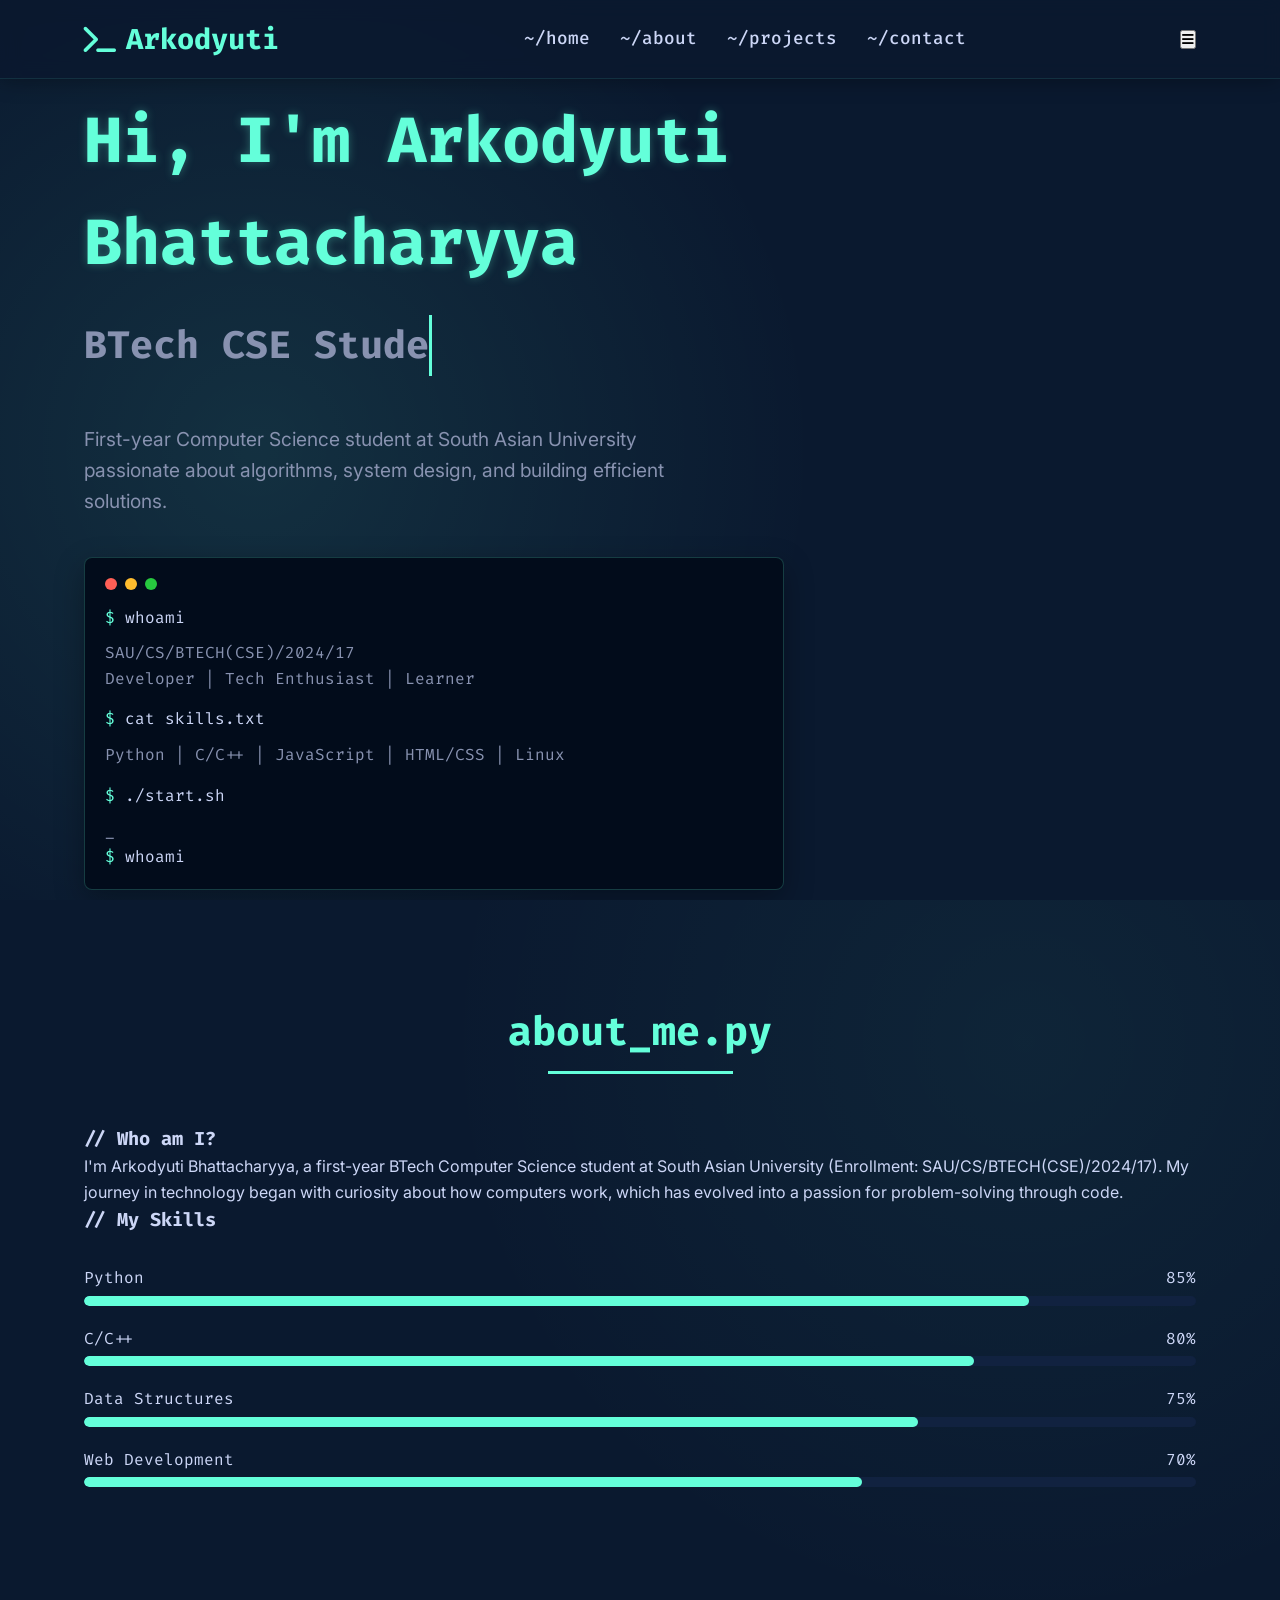
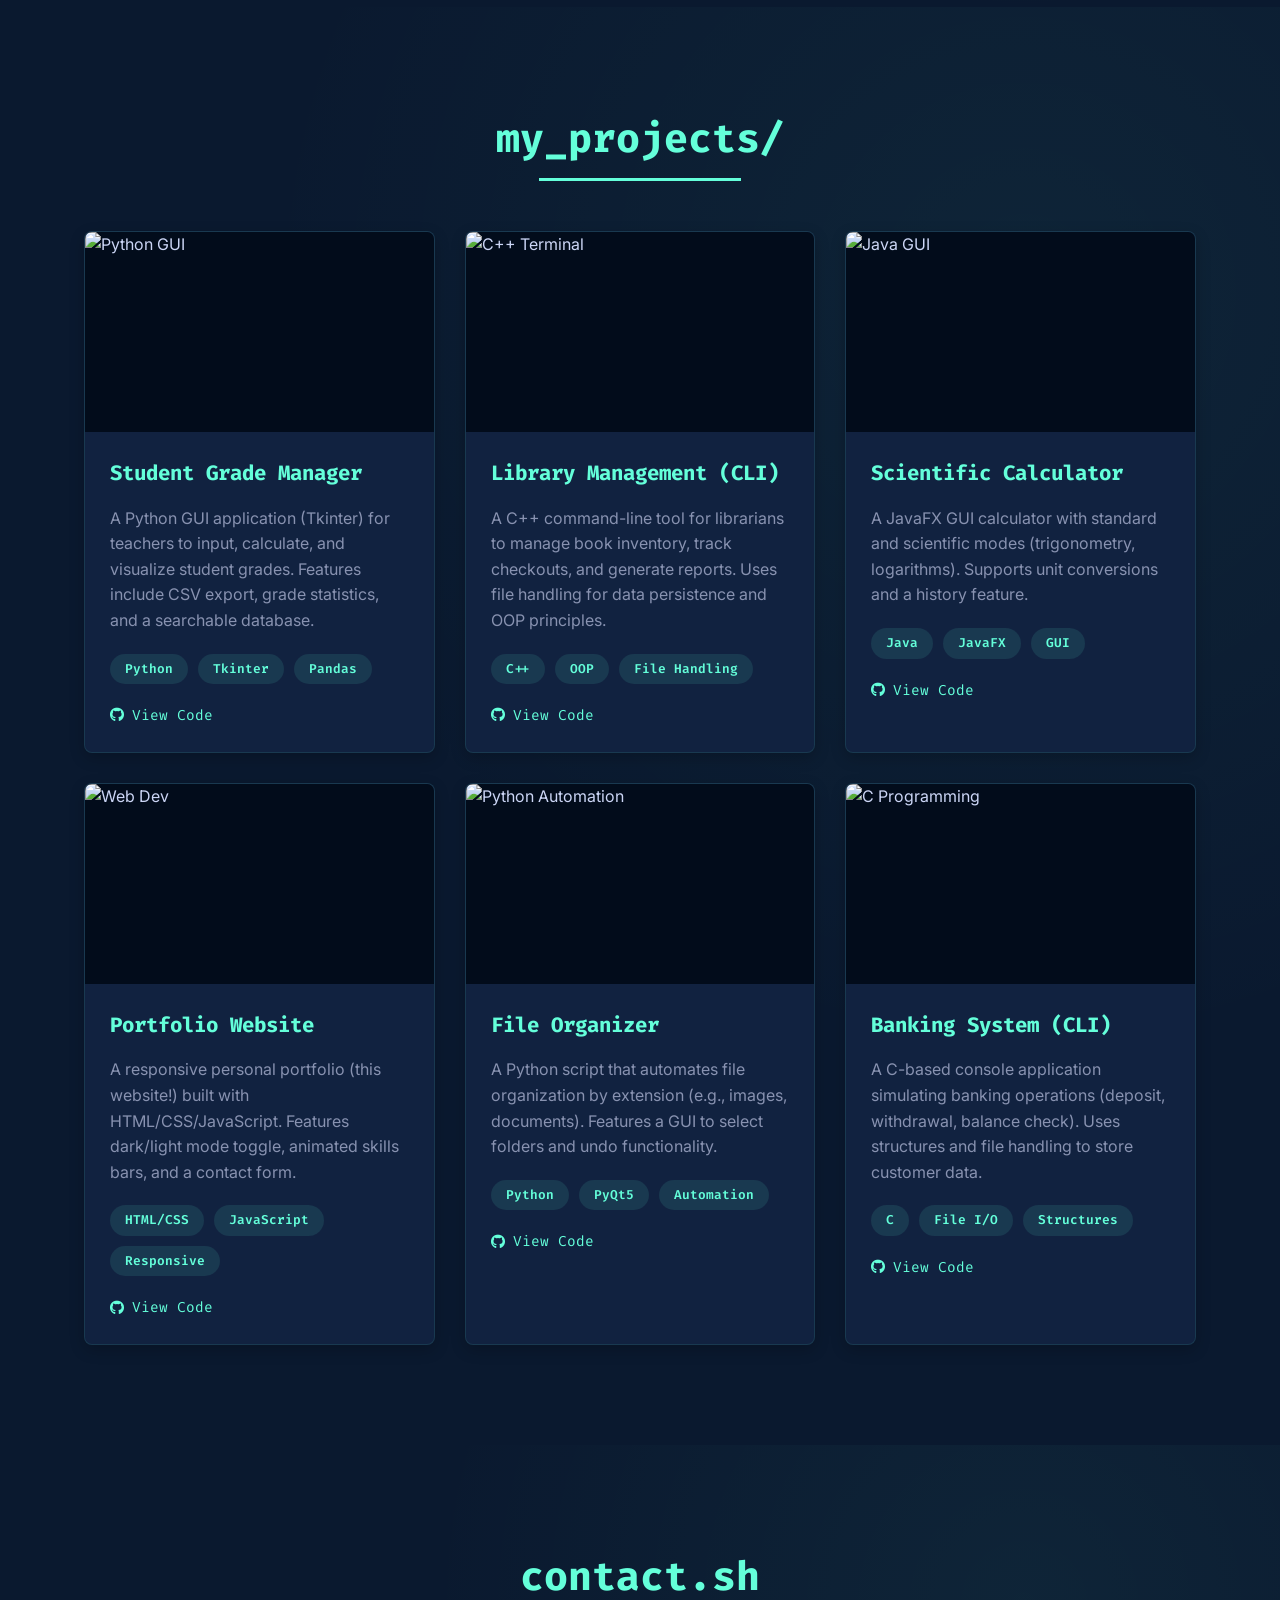
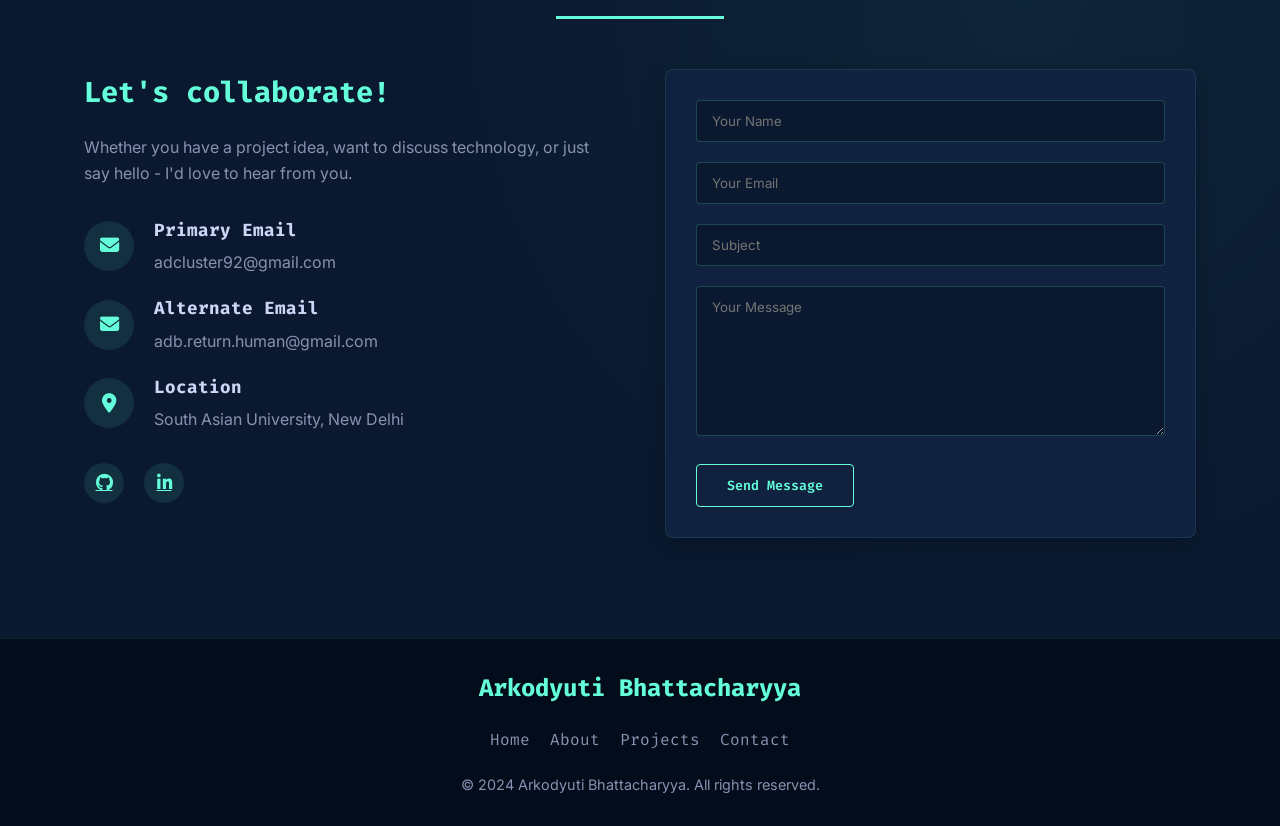
==== commit 50f9783f: "Update index.html improved animations" ====
--- a/index.html
+++ b/index.html
@@ -49,6 +49,12 @@
             z-index: 1000;
             box-shadow: 0 2px 20px rgba(0, 0, 0, 0.3);
             border-bottom: 1px solid rgba(100, 255, 218, 0.1);
+            transition: all 0.3s ease;
+        }
+        
+        header.scrolled {
+            padding: 0.5rem 0;
+            background-color: rgba(10, 25, 47, 0.95);
         }
         
         .container {
@@ -72,6 +78,12 @@
             display: flex;
             align-items: center;
             font-family: 'Fira Code', monospace;
+            transition: all 0.3s ease;
+        }
+        
+        .logo:hover {
+            transform: scale(1.05);
+            text-shadow: 0 0 10px rgba(100, 255, 218, 0.5);
         }
         
         .logo i {
@@ -100,6 +112,7 @@
         
         nav ul li a:hover {
             color: var(--primary);
+            transform: translateY(-2px);
         }
         
         nav ul li a::after {
@@ -127,16 +140,48 @@
             color: var(--light);
             text-align: left;
             padding-top: 80px;
+            position: relative;
+            overflow: hidden;
+        }
+        
+        .hero::before {
+            content: '';
+            position: absolute;
+            top: 0;
+            left: 0;
+            width: 100%;
+            height: 100%;
+            background: radial-gradient(circle at 20% 50%, rgba(100, 255, 218, 0.1) 0%, transparent 50%);
+            animation: pulse 15s infinite alternate;
+        }
+        
+        @keyframes pulse {
+            0% {
+                transform: scale(1);
+                opacity: 0.1;
+            }
+            50% {
+                transform: scale(1.1);
+                opacity: 0.15;
+            }
+            100% {
+                transform: scale(1);
+                opacity: 0.1;
+            }
         }
         
         .hero-content {
             max-width: 800px;
+            position: relative;
+            z-index: 1;
+            animation: fadeInUp 1s ease-out;
         }
         
         .hero h1 {
             font-size: clamp(2rem, 5vw, 4rem);
             margin-bottom: 20px;
             color: var(--primary);
+            text-shadow: 0 0 10px rgba(100, 255, 218, 0.3);
         }
         
         .hero h2 {
@@ -150,6 +195,7 @@
             margin-bottom: 40px;
             max-width: 600px;
             color: var(--text);
+            animation: fadeInUp 1s ease-out 0.2s both;
         }
         
         /* Typewriter effect */
@@ -175,6 +221,14 @@
             max-width: 700px;
             box-shadow: 0 10px 30px rgba(0, 0, 0, 0.3);
             border: 1px solid rgba(100, 255, 218, 0.2);
+            transform: perspective(1000px) rotateX(0deg);
+            transition: all 0.5s ease;
+            animation: fadeInUp 1s ease-out 0.4s both;
+        }
+        
+        .terminal:hover {
+            transform: perspective(1000px) rotateX(5deg);
+            box-shadow: 0 15px 40px rgba(0, 0, 0, 0.4);
         }
         
         .terminal-header {
@@ -188,6 +242,11 @@
             height: 12px;
             border-radius: 50%;
             margin-right: 8px;
+            transition: all 0.3s ease;
+        }
+        
+        .terminal-btn:hover {
+            transform: scale(1.2);
         }
         
         .terminal-btn.red { background: #ff5f56; }
@@ -215,6 +274,19 @@
         /* About Section */
         .section {
             padding: 100px 0;
+            position: relative;
+            overflow: hidden;
+        }
+        
+        .section::before {
+            content: '';
+            position: absolute;
+            top: 0;
+            left: 0;
+            width: 100%;
+            height: 100%;
+            background: radial-gradient(circle at 80% 20%, rgba(100, 255, 218, 0.05) 0%, transparent 50%);
+            z-index: -1;
         }
         
         .section-title {
@@ -227,6 +299,7 @@
             color: var(--primary);
             position: relative;
             display: inline-block;
+            animation: fadeInUp 0.8s ease-out;
         }
         
         .section-title h2::after {
@@ -237,6 +310,46 @@
             background: var(--primary);
             bottom: -10px;
             left: 15%;
+            transform: scaleX(0);
+            transform-origin: left;
+            animation: growIn 1s ease-out 0.5s forwards;
+        }
+        
+        /* Skills Section */
+        .skills {
+            margin-top: 30px;
+        }
+        
+        .skill-item {
+            margin-bottom: 20px;
+            opacity: 0;
+            transform: translateY(20px);
+            animation: fadeInUp 0.8s ease-out forwards;
+        }
+        
+        .skill-item:nth-child(1) { animation-delay: 0.2s; }
+        .skill-item:nth-child(2) { animation-delay: 0.4s; }
+        .skill-item:nth-child(3) { animation-delay: 0.6s; }
+        .skill-item:nth-child(4) { animation-delay: 0.8s; }
+        
+        .skill-info {
+            display: flex;
+            justify-content: space-between;
+            margin-bottom: 5px;
+            font-family: 'Fira Code', monospace;
+        }
+        
+        .skill-bar {
+            height: 10px;
+            background: var(--accent);
+            border-radius: 5px;
+            overflow: hidden;
+        }
+        
+        .skill-progress {
+            height: 100%;
+            border-radius: 5px;
+            transition: width 1.5s ease-out;
         }
         
         /* Projects Section */
@@ -253,10 +366,20 @@
             box-shadow: 0 5px 15px rgba(0, 0, 0, 0.2);
             transition: all 0.3s ease;
             border: 1px solid rgba(100, 255, 218, 0.1);
-        }
+            opacity: 0;
+            transform: translateY(20px);
+            animation: fadeInUp 0.8s ease-out forwards;
+        }
+        
+        .project-card:nth-child(1) { animation-delay: 0.1s; }
+        .project-card:nth-child(2) { animation-delay: 0.2s; }
+        .project-card:nth-child(3) { animation-delay: 0.3s; }
+        .project-card:nth-child(4) { animation-delay: 0.4s; }
+        .project-card:nth-child(5) { animation-delay: 0.5s; }
+        .project-card:nth-child(6) { animation-delay: 0.6s; }
         
         .project-card:hover {
-            transform: translateY(-10px);
+            transform: translateY(-10px) scale(1.02);
             box-shadow: 0 15px 30px rgba(0, 0, 0, 0.3);
             border-color: var(--primary);
         }
@@ -268,6 +391,24 @@
             display: flex;
             align-items: center;
             justify-content: center;
+            position: relative;
+        }
+        
+        .project-img::before {
+            content: '';
+            position: absolute;
+            top: 0;
+            left: 0;
+            width: 100%;
+            height: 100%;
+            background: linear-gradient(to bottom, rgba(100, 255, 218, 0.1), transparent);
+            z-index: 1;
+            opacity: 0;
+            transition: opacity 0.3s ease;
+        }
+        
+        .project-card:hover .project-img::before {
+            opacity: 1;
         }
         
         .project-img img {
@@ -289,6 +430,11 @@
             font-size: 1.3rem;
             margin-bottom: 15px;
             color: var(--primary);
+            transition: all 0.3s ease;
+        }
+        
+        .project-card:hover .project-title {
+            color: var(--light);
         }
         
         .project-description {
@@ -311,22 +457,329 @@
             font-size: 0.8rem;
             font-weight: 600;
             font-family: 'Fira Code', monospace;
+            transition: all 0.3s ease;
+        }
+        
+        .project-card:hover .project-tag {
+            background: rgba(100, 255, 218, 0.3);
+        }
+        
+        .project-links {
+            display: flex;
+        }
+        
+        .project-link {
+            display: inline-flex;
+            align-items: center;
+            color: var(--primary);
+            text-decoration: none;
+            font-family: 'Fira Code', monospace;
+            font-size: 0.9rem;
+            transition: all 0.3s ease;
+        }
+        
+        .project-link:hover {
+            color: var(--light);
+            transform: translateX(5px);
+        }
+        
+        .project-link i {
+            margin-right: 8px;
         }
         
         /* Contact Section */
+        .contact-container {
+            display: grid;
+            grid-template-columns: 1fr 1fr;
+            gap: 50px;
+            animation: fadeInUp 0.8s ease-out;
+        }
+        
+        .contact-info h3 {
+            font-size: 1.8rem;
+            margin-bottom: 20px;
+            color: var(--primary);
+        }
+        
+        .contact-info p {
+            margin-bottom: 30px;
+            color: var(--text);
+        }
+        
+        .contact-details {
+            margin-bottom: 30px;
+        }
+        
+        .contact-item {
+            display: flex;
+            align-items: center;
+            margin-bottom: 20px;
+            transition: all 0.3s ease;
+        }
+        
+        .contact-item:hover {
+            transform: translateX(10px);
+        }
+        
         .contact-item i {
+            width: 50px;
+            height: 50px;
+            display: flex;
+            align-items: center;
+            justify-content: center;
             background: rgba(100, 255, 218, 0.1);
-            color: var(--primary);
+            border-radius: 50%;
+            margin-right: 20px;
+            color: var(--primary);
+            font-size: 1.2rem;
+            transition: all 0.3s ease;
+        }
+        
+        .contact-item:hover i {
+            background: var(--primary);
+            color: var(--secondary);
+            transform: rotate(15deg);
+        }
+        
+        .contact-text h4 {
+            font-size: 1.1rem;
+            margin-bottom: 5px;
+        }
+        
+        .contact-text p {
+            margin: 0;
+            color: var(--text);
+        }
+        
+        .social-links {
+            display: flex;
+            gap: 20px;
+        }
+        
+        .social-link {
+            width: 40px;
+            height: 40px;
+            display: flex;
+            align-items: center;
+            justify-content: center;
+            background: rgba(100, 255, 218, 0.1);
+            border-radius: 50%;
+            color: var(--primary);
+            font-size: 1.1rem;
+            transition: all 0.3s ease;
+        }
+        
+        .social-link:hover {
+            background: var(--primary);
+            color: var(--secondary);
+            transform: translateY(-5px);
+        }
+        
+        .contact-form {
+            background: var(--accent);
+            padding: 30px;
+            border-radius: 8px;
+            box-shadow: 0 5px 20px rgba(0, 0, 0, 0.2);
+            border: 1px solid rgba(100, 255, 218, 0.1);
+            transition: all 0.3s ease;
+        }
+        
+        .contact-form:hover {
+            transform: translateY(-5px);
+            box-shadow: 0 10px 30px rgba(0, 0, 0, 0.3);
+            border-color: var(--primary);
+        }
+        
+        .form-group {
+            margin-bottom: 20px;
+        }
+        
+        .form-control {
+            width: 100%;
+            padding: 12px 15px;
+            background: var(--secondary);
+            border: 1px solid rgba(100, 255, 218, 0.2);
+            border-radius: 4px;
+            color: var(--light);
+            font-family: 'Inter', sans-serif;
+            transition: all 0.3s ease;
+        }
+        
+        .form-control:focus {
+            outline: none;
+            border-color: var(--primary);
+            box-shadow: 0 0 0 2px rgba(100, 255, 218, 0.2);
+        }
+        
+        textarea.form-control {
+            min-height: 150px;
+            resize: vertical;
+        }
+        
+        .btn {
+            background: transparent;
+            color: var(--primary);
+            border: 1px solid var(--primary);
+            padding: 12px 30px;
+            border-radius: 4px;
+            font-family: 'Fira Code', monospace;
+            font-weight: 600;
+            cursor: pointer;
+            transition: all 0.3s ease;
+            display: inline-block;
+        }
+        
+        .btn:hover {
+            background: var(--primary);
+            color: var(--secondary);
+            transform: translateY(-3px);
+            box-shadow: 0 5px 15px rgba(100, 255, 218, 0.3);
         }
         
         /* Footer */
         footer {
             background: var(--dark);
             border-top: 1px solid rgba(100, 255, 218, 0.1);
+            padding: 30px 0;
+            text-align: center;
+        }
+        
+        .footer-content {
+            display: flex;
+            flex-direction: column;
+            align-items: center;
+        }
+        
+        .footer-logo {
+            font-size: 1.5rem;
+            font-weight: 700;
+            color: var(--primary);
+            text-decoration: none;
+            font-family: 'Fira Code', monospace;
+            margin-bottom: 20px;
+            transition: all 0.3s ease;
+        }
+        
+        .footer-logo:hover {
+            color: var(--light);
+            transform: scale(1.05);
+        }
+        
+        .footer-links {
+            display: flex;
+            gap: 20px;
+            margin-bottom: 20px;
+            flex-wrap: wrap;
+            justify-content: center;
+        }
+        
+        .footer-link {
+            color: var(--text);
+            text-decoration: none;
+            transition: all 0.3s ease;
+            font-family: 'Fira Code', monospace;
+        }
+        
+        .footer-link:hover {
+            color: var(--primary);
+            transform: translateY(-2px);
+        }
+        
+        .copyright {
+            color: var(--text);
+            font-size: 0.9rem;
+        }
+        
+        /* Back to Top Button */
+        .back-to-top {
+            position: fixed;
+            bottom: 30px;
+            right: 30px;
+            width: 50px;
+            height: 50px;
+            background: rgba(100, 255, 218, 0.1);
+            border: 1px solid var(--primary);
+            border-radius: 50%;
+            display: flex;
+            align-items: center;
+            justify-content: center;
+            color: var(--primary);
+            font-size: 1.2rem;
+            cursor: pointer;
+            opacity: 0;
+            visibility: hidden;
+            transition: all 0.3s ease;
+            z-index: 999;
+        }
+        
+        .back-to-top.active {
+            opacity: 1;
+            visibility: visible;
+        }
+        
+        .back-to-top:hover {
+            background: var(--primary);
+            color: var(--secondary);
+            transform: translateY(-5px);
+            box-shadow: 0 5px 15px rgba(100, 255, 218, 0.3);
+        }
+        
+        /* Floating particles */
+        .particles {
+            position: absolute;
+            top: 0;
+            left: 0;
+            width: 100%;
+            height: 100%;
+            overflow: hidden;
+            z-index: -1;
+        }
+        
+        .particle {
+            position: absolute;
+            background: rgba(100, 255, 218, 0.5);
+            border-radius: 50%;
+            animation: float linear infinite;
+        }
+        
+        @keyframes float {
+            0% {
+                transform: translateY(0) rotate(0deg);
+                opacity: 1;
+            }
+            100% {
+                transform: translateY(-1000px) rotate(720deg);
+                opacity: 0;
+            }
+        }
+        
+        /* Animations */
+        @keyframes fadeInUp {
+            from {
+                opacity: 0;
+                transform: translateY(20px);
+            }
+            to {
+                opacity: 1;
+                transform: translateY(0);
+            }
+        }
+        
+        @keyframes growIn {
+            from {
+                transform: scaleX(0);
+            }
+            to {
+                transform: scaleX(1);
+            }
         }
         
         /* Responsive styles */
-        @media (max-width: 768px) {
+        @media (max-width: 992px) {
+            .contact-container {
+                grid-template-columns: 1fr;
+            }
+            
             .hero {
                 text-align: center;
             }
@@ -341,9 +794,52 @@
                 margin-right: auto;
             }
         }
+        
+        @media (max-width: 768px) {
+            nav ul {
+                display: none;
+            }
+            
+            .hamburger {
+                display: block;
+            }
+            
+            .hero h1 {
+                font-size: 2.5rem;
+            }
+            
+            .hero h2 {
+                font-size: 1.5rem;
+            }
+            
+            .section {
+                padding: 70px 0;
+            }
+        }
+        
+        @media (max-width: 576px) {
+            .hero h1 {
+                font-size: 2rem;
+            }
+            
+            .hero h2 {
+                font-size: 1.2rem;
+            }
+            
+            .hero p {
+                font-size: 1rem;
+            }
+            
+            .section-title h2 {
+                font-size: 2rem;
+            }
+        }
     </style>
 </head>
 <body>
+    <!-- Floating particles -->
+    <div class="particles" id="particles"></div>
+    
     <!-- Header -->
     <header id="header">
         <div class="container header-container">
@@ -356,6 +852,9 @@
                     <li><a href="#contact">~/contact</a></li>
                 </ul>
             </nav>
+            <button class="hamburger" id="hamburger">
+                <i class="fas fa-bars"></i>
+            </button>
         </div>
     </header>
 
@@ -388,6 +887,13 @@
                         </div>
                         <div class="terminal-output">
                             Python | C/C++ | JavaScript | HTML/CSS | Linux
+                        </div>
+                        <div style="margin-top: 15px;">
+                            <span class="terminal-prompt">$</span>
+                            <span class="terminal-command">./start.sh</span>
+                        </div>
+                        <div class="terminal-output">
+                            <span class="blink">_</span>
                         </div>
                     </div>
                 </div>
@@ -717,21 +1223,39 @@
         });
         
         // Typewriter Effect
-        const typewriterText = "BTech CSE Student | Problem Solver | Code Enthusiast";
+        const typewriterTexts = [
+            "BTech CSE Student | Problem Solver | Code Enthusiast",
+            "Full-Stack Developer | Open Source Contributor",
+            "Linux Enthusiast | Algorithm Designer"
+        ];
         const typewriterElement = document.querySelector('.typewriter');
-        let i = 0;
+        let textIndex = 0;
+        let charIndex = 0;
+        let isDeleting = false;
+        let isEnd = false;
         
         function typeWriter() {
-            if (i < typewriterText.length) {
-                typewriterElement.innerHTML += typewriterText.charAt(i);
-                i++;
-                setTimeout(typeWriter, 100);
+            const currentText = typewriterTexts[textIndex];
+            
+            if (isDeleting) {
+                typewriterElement.textContent = currentText.substring(0, charIndex - 1);
+                charIndex--;
             } else {
-                setTimeout(() => {
-                    typewriterElement.innerHTML = '';
-                    i = 0;
-                    typeWriter();
-                }, 3000);
+                typewriterElement.textContent = currentText.substring(0, charIndex + 1);
+                charIndex++;
+            }
+            
+            if (!isDeleting && charIndex === currentText.length) {
+                isEnd = true;
+                isDeleting = true;
+                setTimeout(typeWriter, 2000);
+            } else if (isDeleting && charIndex === 0) {
+                isDeleting = false;
+                textIndex = (textIndex + 1) % typewriterTexts.length;
+                setTimeout(typeWriter, 500);
+            } else {
+                const speed = isDeleting ? 50 : 100;
+                setTimeout(typeWriter, speed);
             }
         }
         
@@ -743,9 +1267,160 @@
         
         form.addEventListener('submit', (e) => {
             e.preventDefault();
-            alert('Thank you for your message! I will get back to you soon.');
-            form.reset();
+            
+            // Create a temporary loading effect
+            const submitBtn = form.querySelector('button[type="submit"]');
+            const originalText = submitBtn.textContent;
+            
+            submitBtn.innerHTML = '<i class="fas fa-spinner fa-spin"></i> Sending...';
+            submitBtn.disabled = true;
+            
+            // Simulate form submission
+            setTimeout(() => {
+                submitBtn.innerHTML = '<i class="fas fa-check"></i> Sent!';
+                
+                // Reset form after a delay
+                setTimeout(() => {
+                    form.reset();
+                    submitBtn.textContent = originalText;
+                    submitBtn.disabled = false;
+                }, 2000);
+            }, 1500);
         });
+        
+        // Create floating particles
+        function createParticles() {
+            const particlesContainer = document.getElementById('particles');
+            const particleCount = 20;
+            
+            for (let i = 0; i < particleCount; i++) {
+                const particle = document.createElement('div');
+                particle.classList.add('particle');
+                
+                // Random size between 2px and 6px
+                const size = Math.random() * 4 + 2;
+                particle.style.width = `${size}px`;
+                particle.style.height = `${size}px`;
+                
+                // Random position
+                particle.style.left = `${Math.random() * 100}%`;
+                particle.style.bottom = `-${size}px`;
+                
+                // Random animation duration between 10s and 20s
+                const duration = Math.random() * 10 + 10;
+                particle.style.animationDuration = `${duration}s`;
+                
+                // Random delay
+                particle.style.animationDelay = `${Math.random() * 10}s`;
+                
+                particlesContainer.appendChild(particle);
+            }
+        }
+        
+        // Initialize particles
+        createParticles();
+        
+        // Animate skill bars on scroll
+        function animateSkills() {
+            const skillItems = document.querySelectorAll('.skill-item');
+            
+            skillItems.forEach(item => {
+                const progressBar = item.querySelector('.skill-progress');
+                const width = progressBar.style.width;
+                progressBar.style.width = '0';
+                
+                setTimeout(() => {
+                    progressBar.style.width = width;
+                }, 100);
+            });
+        }
+        
+        // Intersection Observer for scroll animations
+        const observerOptions = {
+            threshold: 0.1
+        };
+        
+        const observer = new IntersectionObserver((entries) => {
+            entries.forEach(entry => {
+                if (entry.isIntersecting) {
+                    if (entry.target.id === 'about') {
+                        animateSkills();
+                    }
+                    entry.target.classList.add('animated');
+                }
+            });
+        }, observerOptions);
+        
+        // Observe sections
+        document.querySelectorAll('.section').forEach(section => {
+            observer.observe(section);
+        });
+        
+        // Terminal typing effect
+        function terminalTyping() {
+            const commands = [
+                { command: "whoami", output: "SAU/CS/BTECH(CSE)/2024/17\nDeveloper | Tech Enthusiast | Learner" },
+                { command: "cat skills.txt", output: "Python | C/C++ | JavaScript | HTML/CSS | Linux" },
+                { command: "./start.sh", output: "Starting interactive session...\nType 'help' for available commands" }
+            ];
+            
+            const terminalBody = document.querySelector('.terminal-body');
+            let commandIndex = 0;
+            let charIndex = 0;
+            let isCommand = true;
+            
+            function typeTerminal() {
+                if (commandIndex >= commands.length) {
+                    commandIndex = 0;
+                    terminalBody.innerHTML = '';
+                }
+                
+                const currentCommand = commands[commandIndex];
+                
+                if (isCommand) {
+                    if (charIndex === 0) {
+                        const promptDiv = document.createElement('div');
+                        promptDiv.innerHTML = `<span class="terminal-prompt">$</span> <span class="terminal-command"></span>`;
+                        terminalBody.appendChild(promptDiv);
+                        currentCommand.element = promptDiv.querySelector('.terminal-command');
+                    }
+                    
+                    if (charIndex < currentCommand.command.length) {
+                        currentCommand.element.textContent += currentCommand.command.charAt(charIndex);
+                        charIndex++;
+                        setTimeout(typeTerminal, 50);
+                    } else {
+                        charIndex = 0;
+                        isCommand = false;
+                        setTimeout(typeTerminal, 500);
+                    }
+                } else {
+                    if (charIndex === 0) {
+                        const outputDiv = document.createElement('div');
+                        outputDiv.className = 'terminal-output';
+                        terminalBody.appendChild(outputDiv);
+                        currentCommand.outputElement = outputDiv;
+                    }
+                    
+                    if (charIndex < currentCommand.output.length) {
+                        currentCommand.outputElement.textContent += currentCommand.output.charAt(charIndex);
+                        charIndex++;
+                        setTimeout(typeTerminal, 30);
+                    } else {
+                        charIndex = 0;
+                        isCommand = true;
+                        commandIndex++;
+                        setTimeout(typeTerminal, 1000);
+                    }
+                }
+            }
+            
+            // Start terminal typing
+            setTimeout(typeTerminal, 2000);
+        }
+        
+        // Initialize terminal typing
+        terminalTyping();
     </script>
 </body>
 </html>
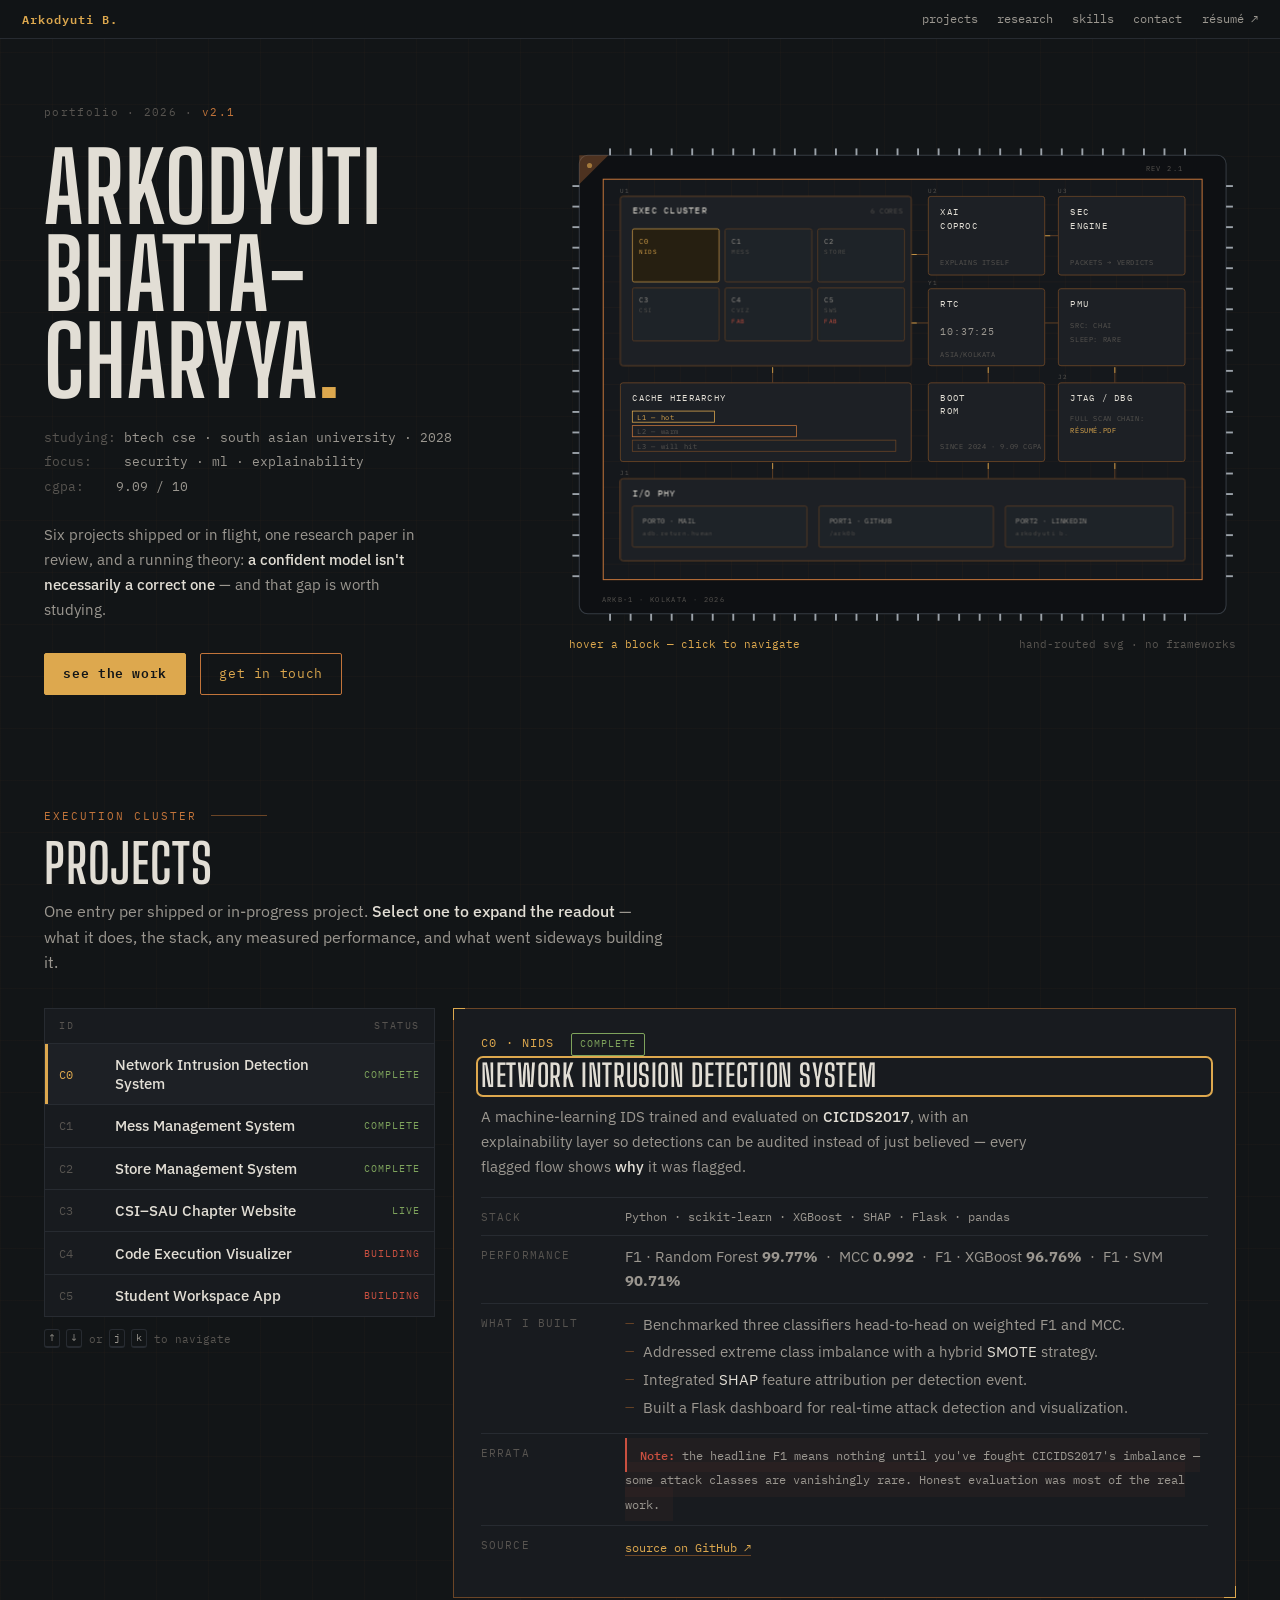
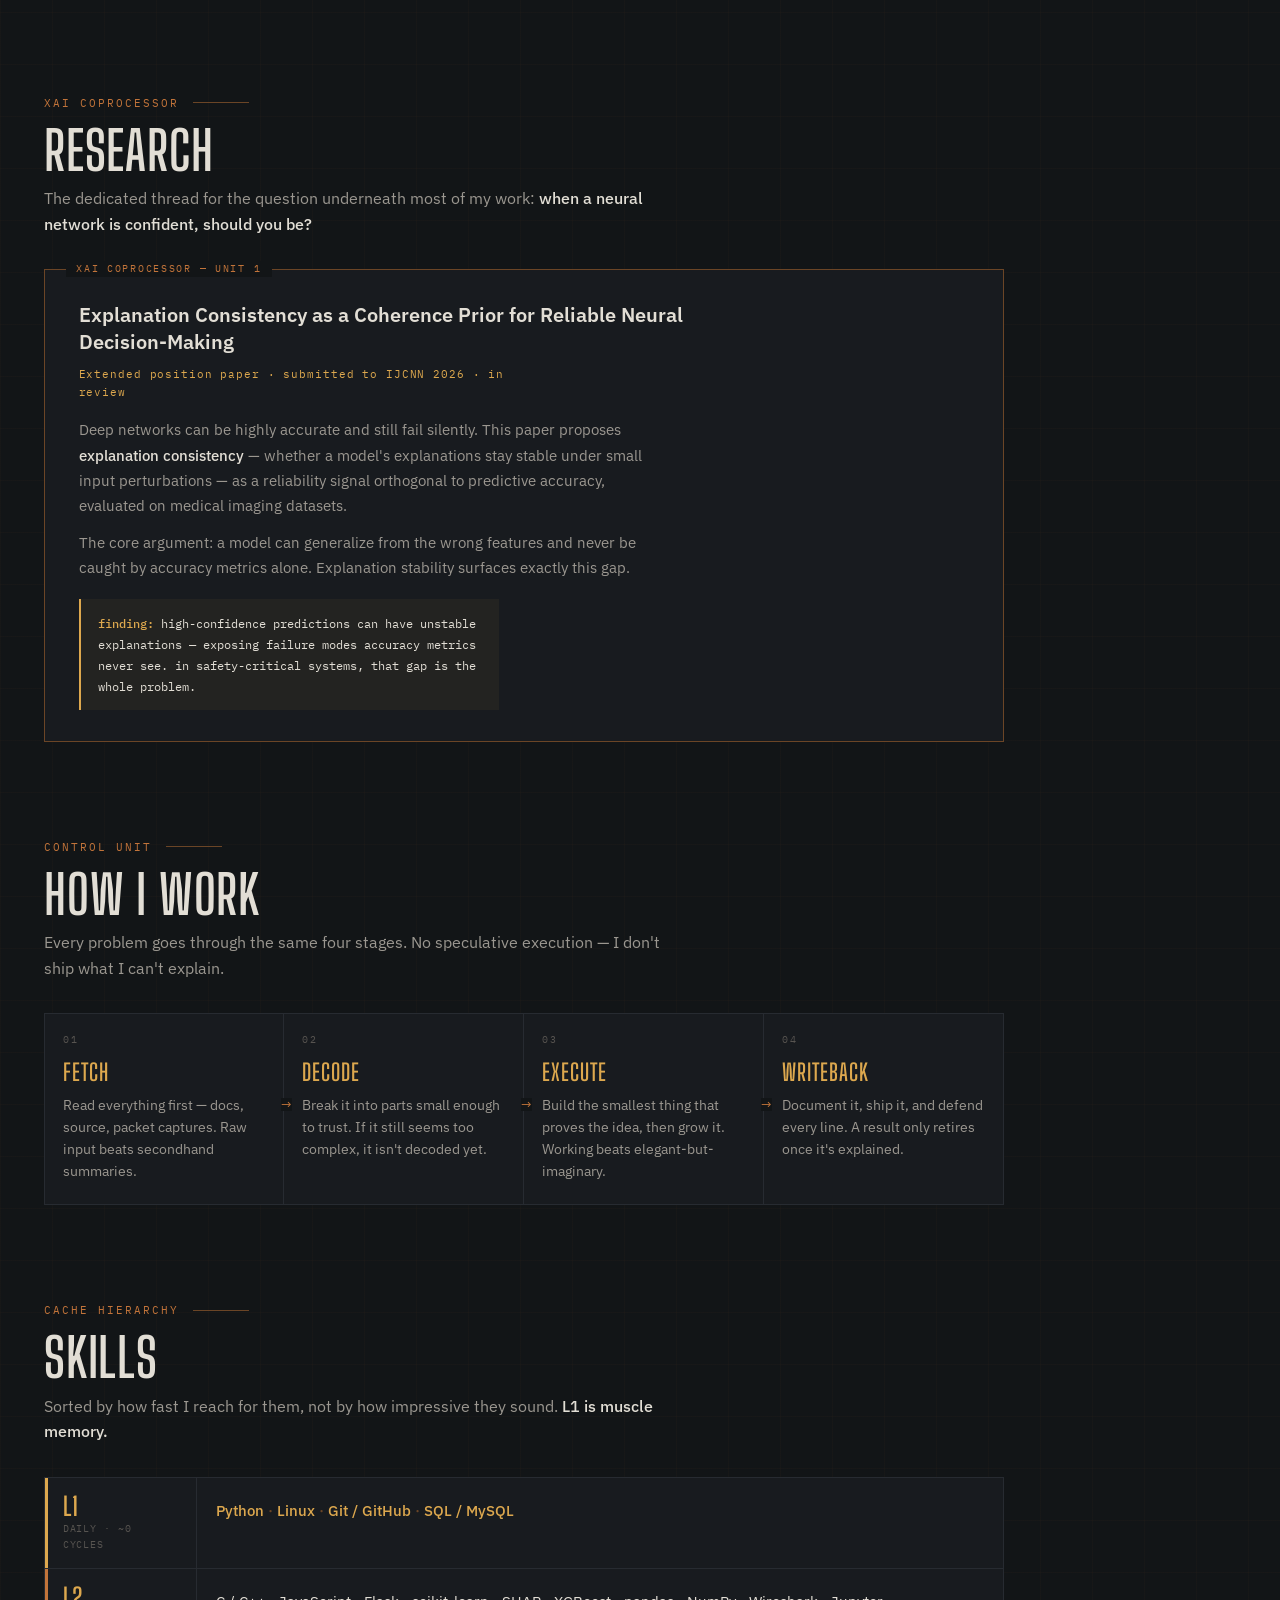
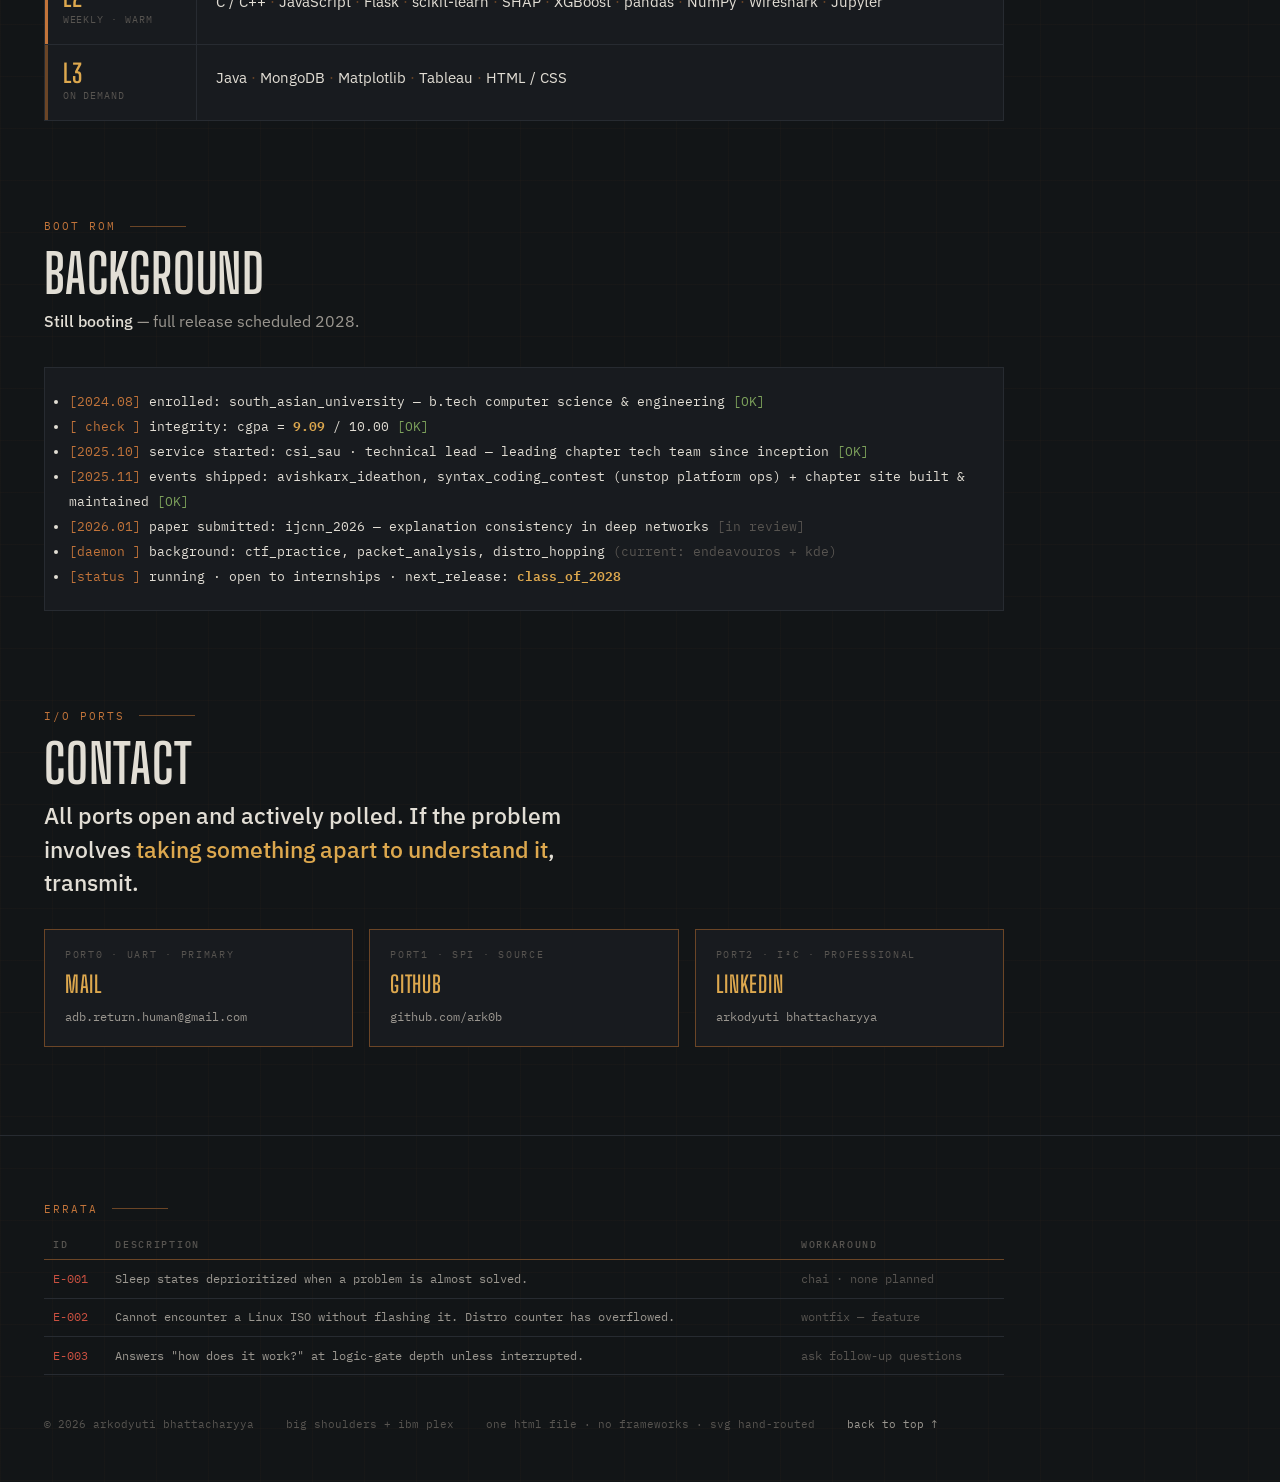
==== commit 6cff1196: "THE CHIP" ====
--- a/index.html
+++ b/index.html
@@ -1,1426 +1,1688 @@
 <!DOCTYPE html>
 <html lang="en">
 <head>
-    <meta charset="UTF-8">
-    <meta name="viewport" content="width=device-width, initial-scale=1.0">
-    <title>Arkodyuti Bhattacharyya | BTech CSE | South Asian University</title>
-    <link rel="stylesheet" href="https://cdnjs.cloudflare.com/ajax/libs/font-awesome/6.4.0/css/all.min.css">
-    <link href="https://fonts.googleapis.com/css2?family=Fira+Code:wght@400;700&family=Inter:wght@400;600&display=swap" rel="stylesheet">
-    <style>
-        :root {
-            --primary: #64ffda; /* Terminal green */
-            --secondary: #0a192f; /* Navy blue */
-            --accent: #112240; /* Darker navy */
-            --dark: #020c1b; /* Near black */
-            --light: #ccd6f6; /* Soft white */
-            --text: #8892b0; /* Gray-blue */
-            --highlight: #1e90ff; /* Electric blue */
-            --error: #ff5555; /* Red for errors */
-        }
-        
-        * {
-            margin: 0;
-            padding: 0;
-            box-sizing: border-box;
-        }
-        
-        body {
-            background-color: var(--secondary);
-            color: var(--light);
-            font-family: 'Inter', sans-serif;
-            line-height: 1.6;
-            overflow-x: hidden;
-        }
-        
-        /* Terminal-like headers */
-        h1, h2, h3, h4, h5, h6 {
-            font-family: 'Fira Code', monospace;
-            font-weight: 700;
-        }
-        
-        /* Header Styles */
-        header {
-            background-color: rgba(10, 25, 47, 0.9);
-            backdrop-filter: blur(10px);
-            padding: 1rem 0;
-            position: fixed;
-            width: 100%;
-            top: 0;
-            z-index: 1000;
-            box-shadow: 0 2px 20px rgba(0, 0, 0, 0.3);
-            border-bottom: 1px solid rgba(100, 255, 218, 0.1);
-            transition: all 0.3s ease;
-        }
-        
-        header.scrolled {
-            padding: 0.5rem 0;
-            background-color: rgba(10, 25, 47, 0.95);
-        }
-        
-        .container {
-            width: 90%;
-            max-width: 1200px;
-            margin: 0 auto;
-            padding: 0 20px;
-        }
-        
-        .header-container {
-            display: flex;
-            justify-content: space-between;
-            align-items: center;
-        }
-        
-        .logo {
-            font-size: 1.8rem;
-            font-weight: 700;
-            color: var(--primary);
-            text-decoration: none;
-            display: flex;
-            align-items: center;
-            font-family: 'Fira Code', monospace;
-            transition: all 0.3s ease;
-        }
-        
-        .logo:hover {
-            transform: scale(1.05);
-            text-shadow: 0 0 10px rgba(100, 255, 218, 0.5);
-        }
-        
-        .logo i {
-            margin-right: 10px;
-            color: var(--primary);
-        }
-        
-        nav ul {
-            display: flex;
-            list-style: none;
-        }
-        
-        nav ul li {
-            margin-left: 30px;
-        }
-        
-        nav ul li a {
-            color: var(--light);
-            text-decoration: none;
-            font-weight: 500;
-            font-size: 1.1rem;
-            transition: all 0.3s ease;
-            position: relative;
-            font-family: 'Fira Code', monospace;
-        }
-        
-        nav ul li a:hover {
-            color: var(--primary);
-            transform: translateY(-2px);
-        }
-        
-        nav ul li a::after {
-            content: '';
-            position: absolute;
-            width: 0;
-            height: 2px;
-            background: var(--primary);
-            bottom: -5px;
-            left: 0;
-            transition: width 0.3s ease;
-        }
-        
-        nav ul li a:hover::after {
-            width: 100%;
-        }
-        
-        /* Hero Section */
-        .hero {
-            height: 100vh;
-            display: flex;
-            align-items: center;
-            background: linear-gradient(rgba(10, 25, 47, 0.9), rgba(10, 25, 47, 0.9)), 
-                        url('https://images.unsplash.com/photo-1639762681057-408e52192e55?q=80&w=2232&auto=format&fit=crop') no-repeat center center/cover;
-            color: var(--light);
-            text-align: left;
-            padding-top: 80px;
-            position: relative;
-            overflow: hidden;
-        }
-        
-        .hero::before {
-            content: '';
-            position: absolute;
-            top: 0;
-            left: 0;
-            width: 100%;
-            height: 100%;
-            background: radial-gradient(circle at 20% 50%, rgba(100, 255, 218, 0.1) 0%, transparent 50%);
-            animation: pulse 15s infinite alternate;
-        }
-        
-        @keyframes pulse {
-            0% {
-                transform: scale(1);
-                opacity: 0.1;
-            }
-            50% {
-                transform: scale(1.1);
-                opacity: 0.15;
-            }
-            100% {
-                transform: scale(1);
-                opacity: 0.1;
-            }
-        }
-        
-        .hero-content {
-            max-width: 800px;
-            position: relative;
-            z-index: 1;
-            animation: fadeInUp 1s ease-out;
-        }
-        
-        .hero h1 {
-            font-size: clamp(2rem, 5vw, 4rem);
-            margin-bottom: 20px;
-            color: var(--primary);
-            text-shadow: 0 0 10px rgba(100, 255, 218, 0.3);
-        }
-        
-        .hero h2 {
-            font-size: clamp(1.5rem, 3vw, 2.5rem);
-            margin-bottom: 30px;
-            color: var(--text);
-        }
-        
-        .hero p {
-            font-size: 1.2rem;
-            margin-bottom: 40px;
-            max-width: 600px;
-            color: var(--text);
-            animation: fadeInUp 1s ease-out 0.2s both;
-        }
-        
-        /* Typewriter effect */
-        .typewriter {
-            border-right: 3px solid var(--primary);
-            white-space: nowrap;
-            overflow: hidden;
-            display: inline-block;
-            animation: blink-caret 0.75s step-end infinite;
-        }
-        
-        @keyframes blink-caret {
-            from, to { border-color: transparent }
-            50% { border-color: var(--primary); }
-        }
-        
-        /* Terminal window styling */
-        .terminal {
-            background: var(--dark);
-            border-radius: 8px;
-            padding: 20px;
-            margin-top: 30px;
-            max-width: 700px;
-            box-shadow: 0 10px 30px rgba(0, 0, 0, 0.3);
-            border: 1px solid rgba(100, 255, 218, 0.2);
-            transform: perspective(1000px) rotateX(0deg);
-            transition: all 0.5s ease;
-            animation: fadeInUp 1s ease-out 0.4s both;
-        }
-        
-        .terminal:hover {
-            transform: perspective(1000px) rotateX(5deg);
-            box-shadow: 0 15px 40px rgba(0, 0, 0, 0.4);
-        }
-        
-        .terminal-header {
-            display: flex;
-            align-items: center;
-            margin-bottom: 15px;
-        }
-        
-        .terminal-btn {
-            width: 12px;
-            height: 12px;
-            border-radius: 50%;
-            margin-right: 8px;
-            transition: all 0.3s ease;
-        }
-        
-        .terminal-btn:hover {
-            transform: scale(1.2);
-        }
-        
-        .terminal-btn.red { background: #ff5f56; }
-        .terminal-btn.yellow { background: #ffbd2e; }
-        .terminal-btn.green { background: #27c93f; }
-        
-        .terminal-body {
-            font-family: 'Fira Code', monospace;
-            color: var(--light);
-        }
-        
-        .terminal-prompt {
-            color: var(--primary);
-        }
-        
-        .terminal-command {
-            color: var(--light);
-        }
-        
-        .terminal-output {
-            color: var(--text);
-            margin-top: 10px;
-        }
-        
-        /* About Section */
-        .section {
-            padding: 100px 0;
-            position: relative;
-            overflow: hidden;
-        }
-        
-        .section::before {
-            content: '';
-            position: absolute;
-            top: 0;
-            left: 0;
-            width: 100%;
-            height: 100%;
-            background: radial-gradient(circle at 80% 20%, rgba(100, 255, 218, 0.05) 0%, transparent 50%);
-            z-index: -1;
-        }
-        
-        .section-title {
-            text-align: center;
-            margin-bottom: 60px;
-        }
-        
-        .section-title h2 {
-            font-size: 2.5rem;
-            color: var(--primary);
-            position: relative;
-            display: inline-block;
-            animation: fadeInUp 0.8s ease-out;
-        }
-        
-        .section-title h2::after {
-            content: '';
-            position: absolute;
-            width: 70%;
-            height: 3px;
-            background: var(--primary);
-            bottom: -10px;
-            left: 15%;
-            transform: scaleX(0);
-            transform-origin: left;
-            animation: growIn 1s ease-out 0.5s forwards;
-        }
-        
-        /* Skills Section */
-        .skills {
-            margin-top: 30px;
-        }
-        
-        .skill-item {
-            margin-bottom: 20px;
-            opacity: 0;
-            transform: translateY(20px);
-            animation: fadeInUp 0.8s ease-out forwards;
-        }
-        
-        .skill-item:nth-child(1) { animation-delay: 0.2s; }
-        .skill-item:nth-child(2) { animation-delay: 0.4s; }
-        .skill-item:nth-child(3) { animation-delay: 0.6s; }
-        .skill-item:nth-child(4) { animation-delay: 0.8s; }
-        
-        .skill-info {
-            display: flex;
-            justify-content: space-between;
-            margin-bottom: 5px;
-            font-family: 'Fira Code', monospace;
-        }
-        
-        .skill-bar {
-            height: 10px;
-            background: var(--accent);
-            border-radius: 5px;
-            overflow: hidden;
-        }
-        
-        .skill-progress {
-            height: 100%;
-            border-radius: 5px;
-            transition: width 1.5s ease-out;
-        }
-        
-        /* Projects Section */
-        .projects-grid {
-            display: grid;
-            grid-template-columns: repeat(auto-fill, minmax(300px, 1fr));
-            gap: 30px;
-        }
-        
-        .project-card {
-            background: var(--accent);
-            border-radius: 8px;
-            overflow: hidden;
-            box-shadow: 0 5px 15px rgba(0, 0, 0, 0.2);
-            transition: all 0.3s ease;
-            border: 1px solid rgba(100, 255, 218, 0.1);
-            opacity: 0;
-            transform: translateY(20px);
-            animation: fadeInUp 0.8s ease-out forwards;
-        }
-        
-        .project-card:nth-child(1) { animation-delay: 0.1s; }
-        .project-card:nth-child(2) { animation-delay: 0.2s; }
-        .project-card:nth-child(3) { animation-delay: 0.3s; }
-        .project-card:nth-child(4) { animation-delay: 0.4s; }
-        .project-card:nth-child(5) { animation-delay: 0.5s; }
-        .project-card:nth-child(6) { animation-delay: 0.6s; }
-        
-        .project-card:hover {
-            transform: translateY(-10px) scale(1.02);
-            box-shadow: 0 15px 30px rgba(0, 0, 0, 0.3);
-            border-color: var(--primary);
-        }
-        
-        .project-img {
-            height: 200px;
-            overflow: hidden;
-            background: var(--dark);
-            display: flex;
-            align-items: center;
-            justify-content: center;
-            position: relative;
-        }
-        
-        .project-img::before {
-            content: '';
-            position: absolute;
-            top: 0;
-            left: 0;
-            width: 100%;
-            height: 100%;
-            background: linear-gradient(to bottom, rgba(100, 255, 218, 0.1), transparent);
-            z-index: 1;
-            opacity: 0;
-            transition: opacity 0.3s ease;
-        }
-        
-        .project-card:hover .project-img::before {
-            opacity: 1;
-        }
-        
-        .project-img img {
-            width: 100%;
-            height: 100%;
-            object-fit: cover;
-            transition: all 0.5s ease;
-        }
-        
-        .project-card:hover .project-img img {
-            transform: scale(1.05);
-        }
-        
-        .project-info {
-            padding: 25px;
-        }
-        
-        .project-title {
-            font-size: 1.3rem;
-            margin-bottom: 15px;
-            color: var(--primary);
-            transition: all 0.3s ease;
-        }
-        
-        .project-card:hover .project-title {
-            color: var(--light);
-        }
-        
-        .project-description {
-            margin-bottom: 20px;
-            color: var(--text);
-        }
-        
-        .project-tags {
-            display: flex;
-            flex-wrap: wrap;
-            gap: 10px;
-            margin-bottom: 20px;
-        }
-        
-        .project-tag {
-            background: rgba(100, 255, 218, 0.1);
-            color: var(--primary);
-            padding: 5px 15px;
-            border-radius: 50px;
-            font-size: 0.8rem;
-            font-weight: 600;
-            font-family: 'Fira Code', monospace;
-            transition: all 0.3s ease;
-        }
-        
-        .project-card:hover .project-tag {
-            background: rgba(100, 255, 218, 0.3);
-        }
-        
-        .project-links {
-            display: flex;
-        }
-        
-        .project-link {
-            display: inline-flex;
-            align-items: center;
-            color: var(--primary);
-            text-decoration: none;
-            font-family: 'Fira Code', monospace;
-            font-size: 0.9rem;
-            transition: all 0.3s ease;
-        }
-        
-        .project-link:hover {
-            color: var(--light);
-            transform: translateX(5px);
-        }
-        
-        .project-link i {
-            margin-right: 8px;
-        }
-        
-        /* Contact Section */
-        .contact-container {
-            display: grid;
-            grid-template-columns: 1fr 1fr;
-            gap: 50px;
-            animation: fadeInUp 0.8s ease-out;
-        }
-        
-        .contact-info h3 {
-            font-size: 1.8rem;
-            margin-bottom: 20px;
-            color: var(--primary);
-        }
-        
-        .contact-info p {
-            margin-bottom: 30px;
-            color: var(--text);
-        }
-        
-        .contact-details {
-            margin-bottom: 30px;
-        }
-        
-        .contact-item {
-            display: flex;
-            align-items: center;
-            margin-bottom: 20px;
-            transition: all 0.3s ease;
-        }
-        
-        .contact-item:hover {
-            transform: translateX(10px);
-        }
-        
-        .contact-item i {
-            width: 50px;
-            height: 50px;
-            display: flex;
-            align-items: center;
-            justify-content: center;
-            background: rgba(100, 255, 218, 0.1);
-            border-radius: 50%;
-            margin-right: 20px;
-            color: var(--primary);
-            font-size: 1.2rem;
-            transition: all 0.3s ease;
-        }
-        
-        .contact-item:hover i {
-            background: var(--primary);
-            color: var(--secondary);
-            transform: rotate(15deg);
-        }
-        
-        .contact-text h4 {
-            font-size: 1.1rem;
-            margin-bottom: 5px;
-        }
-        
-        .contact-text p {
-            margin: 0;
-            color: var(--text);
-        }
-        
-        .social-links {
-            display: flex;
-            gap: 20px;
-        }
-        
-        .social-link {
-            width: 40px;
-            height: 40px;
-            display: flex;
-            align-items: center;
-            justify-content: center;
-            background: rgba(100, 255, 218, 0.1);
-            border-radius: 50%;
-            color: var(--primary);
-            font-size: 1.1rem;
-            transition: all 0.3s ease;
-        }
-        
-        .social-link:hover {
-            background: var(--primary);
-            color: var(--secondary);
-            transform: translateY(-5px);
-        }
-        
-        .contact-form {
-            background: var(--accent);
-            padding: 30px;
-            border-radius: 8px;
-            box-shadow: 0 5px 20px rgba(0, 0, 0, 0.2);
-            border: 1px solid rgba(100, 255, 218, 0.1);
-            transition: all 0.3s ease;
-        }
-        
-        .contact-form:hover {
-            transform: translateY(-5px);
-            box-shadow: 0 10px 30px rgba(0, 0, 0, 0.3);
-            border-color: var(--primary);
-        }
-        
-        .form-group {
-            margin-bottom: 20px;
-        }
-        
-        .form-control {
-            width: 100%;
-            padding: 12px 15px;
-            background: var(--secondary);
-            border: 1px solid rgba(100, 255, 218, 0.2);
-            border-radius: 4px;
-            color: var(--light);
-            font-family: 'Inter', sans-serif;
-            transition: all 0.3s ease;
-        }
-        
-        .form-control:focus {
-            outline: none;
-            border-color: var(--primary);
-            box-shadow: 0 0 0 2px rgba(100, 255, 218, 0.2);
-        }
-        
-        textarea.form-control {
-            min-height: 150px;
-            resize: vertical;
-        }
-        
-        .btn {
-            background: transparent;
-            color: var(--primary);
-            border: 1px solid var(--primary);
-            padding: 12px 30px;
-            border-radius: 4px;
-            font-family: 'Fira Code', monospace;
-            font-weight: 600;
-            cursor: pointer;
-            transition: all 0.3s ease;
-            display: inline-block;
-        }
-        
-        .btn:hover {
-            background: var(--primary);
-            color: var(--secondary);
-            transform: translateY(-3px);
-            box-shadow: 0 5px 15px rgba(100, 255, 218, 0.3);
-        }
-        
-        /* Footer */
-        footer {
-            background: var(--dark);
-            border-top: 1px solid rgba(100, 255, 218, 0.1);
-            padding: 30px 0;
-            text-align: center;
-        }
-        
-        .footer-content {
-            display: flex;
-            flex-direction: column;
-            align-items: center;
-        }
-        
-        .footer-logo {
-            font-size: 1.5rem;
-            font-weight: 700;
-            color: var(--primary);
-            text-decoration: none;
-            font-family: 'Fira Code', monospace;
-            margin-bottom: 20px;
-            transition: all 0.3s ease;
-        }
-        
-        .footer-logo:hover {
-            color: var(--light);
-            transform: scale(1.05);
-        }
-        
-        .footer-links {
-            display: flex;
-            gap: 20px;
-            margin-bottom: 20px;
-            flex-wrap: wrap;
-            justify-content: center;
-        }
-        
-        .footer-link {
-            color: var(--text);
-            text-decoration: none;
-            transition: all 0.3s ease;
-            font-family: 'Fira Code', monospace;
-        }
-        
-        .footer-link:hover {
-            color: var(--primary);
-            transform: translateY(-2px);
-        }
-        
-        .copyright {
-            color: var(--text);
-            font-size: 0.9rem;
-        }
-        
-        /* Back to Top Button */
-        .back-to-top {
-            position: fixed;
-            bottom: 30px;
-            right: 30px;
-            width: 50px;
-            height: 50px;
-            background: rgba(100, 255, 218, 0.1);
-            border: 1px solid var(--primary);
-            border-radius: 50%;
-            display: flex;
-            align-items: center;
-            justify-content: center;
-            color: var(--primary);
-            font-size: 1.2rem;
-            cursor: pointer;
-            opacity: 0;
-            visibility: hidden;
-            transition: all 0.3s ease;
-            z-index: 999;
-        }
-        
-        .back-to-top.active {
-            opacity: 1;
-            visibility: visible;
-        }
-        
-        .back-to-top:hover {
-            background: var(--primary);
-            color: var(--secondary);
-            transform: translateY(-5px);
-            box-shadow: 0 5px 15px rgba(100, 255, 218, 0.3);
-        }
-        
-        /* Floating particles */
-        .particles {
-            position: absolute;
-            top: 0;
-            left: 0;
-            width: 100%;
-            height: 100%;
-            overflow: hidden;
-            z-index: -1;
-        }
-        
-        .particle {
-            position: absolute;
-            background: rgba(100, 255, 218, 0.5);
-            border-radius: 50%;
-            animation: float linear infinite;
-        }
-        
-        @keyframes float {
-            0% {
-                transform: translateY(0) rotate(0deg);
-                opacity: 1;
-            }
-            100% {
-                transform: translateY(-1000px) rotate(720deg);
-                opacity: 0;
-            }
-        }
-        
-        /* Animations */
-        @keyframes fadeInUp {
-            from {
-                opacity: 0;
-                transform: translateY(20px);
-            }
-            to {
-                opacity: 1;
-                transform: translateY(0);
-            }
-        }
-        
-        @keyframes growIn {
-            from {
-                transform: scaleX(0);
-            }
-            to {
-                transform: scaleX(1);
-            }
-        }
-        
-        /* Responsive styles */
-        @media (max-width: 992px) {
-            .contact-container {
-                grid-template-columns: 1fr;
-            }
-            
-            .hero {
-                text-align: center;
-            }
-            
-            .hero p {
-                margin-left: auto;
-                margin-right: auto;
-            }
-            
-            .terminal {
-                margin-left: auto;
-                margin-right: auto;
-            }
-        }
-        
-        @media (max-width: 768px) {
-            nav ul {
-                display: none;
-            }
-            
-            .hamburger {
-                display: block;
-            }
-            
-            .hero h1 {
-                font-size: 2.5rem;
-            }
-            
-            .hero h2 {
-                font-size: 1.5rem;
-            }
-            
-            .section {
-                padding: 70px 0;
-            }
-        }
-        
-        @media (max-width: 576px) {
-            .hero h1 {
-                font-size: 2rem;
-            }
-            
-            .hero h2 {
-                font-size: 1.2rem;
-            }
-            
-            .hero p {
-                font-size: 1rem;
-            }
-            
-            .section-title h2 {
-                font-size: 2rem;
-            }
-        }
-    </style>
+<meta charset="UTF-8">
+<meta name="viewport" content="width=device-width, initial-scale=1.0">
+<title>Arkodyuti Bhattacharyya — Portfolio</title>
+<meta name="description" content="Arkodyuti Bhattacharyya — BTech CSE at South Asian University. Security, ML, and explainability.">
+<meta property="og:title" content="Arkodyuti Bhattacharyya — Portfolio">
+<meta property="og:description" content="BTech CSE · Security · ML · Explainability · 9.09 CGPA">
+<meta property="og:type" content="website">
+<meta property="og:url" content="https://arkodyuti.dev">
+<meta name="twitter:card" content="summary">
+<meta name="twitter:title" content="Arkodyuti Bhattacharyya — Portfolio">
+<meta name="twitter:description" content="BTech CSE · Security · ML · Explainability · 9.09 CGPA">
+<link rel="canonical" href="https://arkodyuti.dev">
+<link rel="preconnect" href="https://fonts.googleapis.com">
+<link rel="preconnect" href="https://fonts.gstatic.com" crossorigin>
+<link href="https://fonts.googleapis.com/css2?family=Big+Shoulders+Display:wght@300..800&family=IBM+Plex+Sans:ital,wght@0,300;0,400;0,500;0,600;1,400&family=IBM+Plex+Mono:ital,wght@0,300;0,400;0,500;0,600;1,400&display=swap" rel="stylesheet">
+
+<style>
+:root {
+  --bg:          #121517;
+  --panel:       #181B1F;
+  --raised:      #1D2025;
+  --raised-hi:   #242830;
+  --copper:      #C2743A;
+  --copper-dim:  #6B4526;
+  --gold:        #DDA84E;
+  --silver:      #9BA2A9;
+  --text:        #E2DED5;
+  --text-dim:    #9B9790;
+  --text-faint:  #575450;
+  --warn:        #C95040;
+  --pass:        #7EA35C;
+  --rule:        #272B31;
+
+  --f-display: "Big Shoulders Display", "Arial Narrow", sans-serif;
+  --f-body:    "IBM Plex Sans", system-ui, sans-serif;
+  --f-mono:    "IBM Plex Mono", ui-monospace, monospace;
+}
+
+*, *::before, *::after { margin: 0; padding: 0; box-sizing: border-box; }
+
+html { scroll-behavior: smooth; }
+
+body {
+  background: var(--bg);
+  background-image:
+    linear-gradient(rgba(194,116,58,.03) 1px, transparent 1px),
+    linear-gradient(90deg, rgba(194,116,58,.03) 1px, transparent 1px);
+  background-size: 52px 52px;
+  color: var(--text);
+  font-family: var(--f-body);
+  font-size: 16px;
+  line-height: 1.65;
+  -webkit-font-smoothing: antialiased;
+  text-rendering: optimizeLegibility;
+}
+
+::selection { background: var(--gold); color: #121517; }
+a {
+  color: var(--gold);
+  text-decoration: none;
+  border-bottom: 1px solid var(--copper-dim);
+  transition: color .15s, border-color .15s;
+}
+a:hover { color: #fff; border-bottom-color: var(--gold); }
+
+:focus-visible {
+  outline: 2px solid var(--gold);
+  outline-offset: 3px;
+  border-radius: 2px;
+}
+/* Remove outline on interactive SVG parts – they have their own focus style */
+.die-scroll :focus-visible { outline: none; }
+
+.mono { font-family: var(--f-mono); }
+
+/* ── TOP BAR ── */
+.bar {
+  position: sticky;
+  top: 0;
+  z-index: 90;
+  display: flex;
+  align-items: center;
+  gap: 1.4rem;
+  padding: .6rem 1.4rem;
+  background: rgba(18,21,23,.93);
+  backdrop-filter: blur(8px);
+  border-bottom: 1px solid var(--rule);
+  font-family: var(--f-mono);
+  font-size: 11.5px;
+  color: var(--text-dim);
+  white-space: nowrap;
+  overflow-x: auto;
+  scrollbar-width: none;
+}
+.bar::-webkit-scrollbar { display: none; }
+
+.bar-brand {
+  color: var(--gold);
+  font-weight: 600;
+  letter-spacing: .08em;
+  border: none;
+  flex-shrink: 0;
+}
+.bar-brand:hover { color: #fff; }
+
+.bar-nav {
+  margin-left: auto;
+  display: flex;
+  gap: 1.2rem;
+  flex-shrink: 0;
+}
+.bar-nav a {
+  border: none;
+  color: var(--text-dim);
+}
+.bar-nav a:hover { color: var(--gold); }
+
+/* ── LAYOUT ── */
+.wrap {
+  max-width: 1240px;
+  margin: 0 auto;
+  padding: 0 1.5rem;
+}
+
+section { padding: 4.5rem 0 1.5rem; }
+
+.sect-label {
+  font-family: var(--f-mono);
+  font-size: 11px;
+  letter-spacing: .18em;
+  color: var(--copper);
+  text-transform: uppercase;
+  display: flex;
+  align-items: center;
+  gap: .9rem;
+  margin-bottom: .8rem;
+}
+.sect-label::after {
+  content: "";
+  height: 1px;
+  flex: 0 0 3.5rem;
+  background: var(--copper-dim);
+}
+
+h2 {
+  font-family: var(--f-display);
+  font-size: clamp(2.1rem, 4.2vw, 3.4rem);
+  font-weight: 640;
+  letter-spacing: .015em;
+  line-height: .95;
+  text-transform: uppercase;
+  color: var(--text);
+  margin-bottom: .65rem;
+}
+
+.sect-sub {
+  color: var(--text-dim);
+  max-width: 62ch;
+  margin-bottom: 2rem;
+  font-size: .97rem;
+}
+.sect-sub b { color: var(--text); font-weight: 500; }
+
+/* ── HERO ── */
+.hero { padding: 4rem 0 2.5rem; }
+
+.hero-grid {
+  display: grid;
+  grid-template-columns: minmax(290px, 5fr) minmax(400px, 7fr);
+  gap: 3rem;
+  align-items: center;
+}
+.hero-grid > * { min-width: 0; }
+
+.hero-eyebrow {
+  font-family: var(--f-mono);
+  font-size: 11px;
+  color: var(--text-faint);
+  letter-spacing: .12em;
+  margin-bottom: 1.4rem;
+}
+.hero-eyebrow .rev { color: var(--copper); }
+
+h1 {
+  font-family: var(--f-display);
+  font-size: clamp(2.4rem, 10vw, 6rem);
+  font-weight: 700;
+  line-height: .91;
+  letter-spacing: .01em;
+  text-transform: uppercase;
+  hyphens: manual;
+  overflow-wrap: break-word;
+}
+h1 .accent { color: var(--gold); }
+
+.hero-spec {
+  font-family: var(--f-mono);
+  font-size: 12.5px;
+  color: var(--text-dim);
+  margin: 1.2rem 0 1.5rem;
+  line-height: 1.95;
+}
+.hero-spec .k { color: var(--text-faint); }
+
+.hero-brief {
+  max-width: 44ch;
+  color: var(--text-dim);
+  font-size: .95rem;
+}
+.hero-brief b { color: var(--text); font-weight: 500; }
+
+.hero-cta {
+  display: flex;
+  flex-wrap: wrap;
+  gap: .85rem;
+  margin-top: 1.9rem;
+}
+
+.btn {
+  font-family: var(--f-mono);
+  font-size: 12.5px;
+  letter-spacing: .05em;
+  padding: .6rem 1.15rem;
+  border: 1px solid var(--copper);
+  color: var(--gold);
+  background: transparent;
+  cursor: pointer;
+  border-radius: 2px;
+  text-decoration: none;
+  border-bottom: 1px solid var(--copper);
+  transition: background .15s, color .15s, border-color .15s;
+}
+.btn:hover { background: var(--gold); color: #121517; border-color: var(--gold); }
+.btn.solid { background: var(--gold); color: #121517; border-color: var(--gold); font-weight: 600; }
+.btn.solid:hover { background: #fff; border-color: #fff; }
+
+/* ── PCB DIAGRAM ── */
+.die-wrap { position: relative; }
+
+.die-scroll {
+  overflow-x: auto;
+  scrollbar-width: thin;
+  scrollbar-color: var(--copper-dim) transparent;
+}
+.die-scroll::-webkit-scrollbar { height: 4px; }
+.die-scroll::-webkit-scrollbar-track { background: transparent; }
+.die-scroll::-webkit-scrollbar-thumb { background: var(--copper-dim); border-radius: 2px; }
+
+.die-scroll svg {
+  display: block;
+  min-width: 580px;
+  width: 100%;
+  height: auto;
+}
+
+.die-caption {
+  font-family: var(--f-mono);
+  font-size: 11px;
+  color: var(--text-faint);
+  margin-top: .65rem;
+  display: flex;
+  justify-content: space-between;
+  gap: 1rem;
+  flex-wrap: wrap;
+}
+#dieReadout { color: var(--gold); min-height: 1.2em; }
+
+/* SVG styles */
+.blk rect.body {
+  fill: var(--raised);
+  stroke: var(--copper-dim);
+  stroke-width: 1;
+}
+.blk text { fill: var(--text-dim); font-family: var(--f-mono); }
+.blk .lbl { font-size: 10.5px; letter-spacing: .14em; fill: var(--text); }
+.blk .sub { font-size: 8px; letter-spacing: .09em; fill: var(--text-faint); }
+
+.blk.link { cursor: pointer; }
+.blk.link:hover rect.body,
+.blk.link:focus rect.body { fill: var(--raised-hi); stroke: var(--gold); }
+.blk.link:hover .lbl,
+.blk.link:focus .lbl { fill: var(--gold); }
+
+.die-core rect { fill: #1E2328; stroke: var(--copper-dim); stroke-width: .8; }
+.die-core text { font-family: var(--f-mono); font-size: 8px; fill: var(--text-dim); letter-spacing: .07em; }
+.die-core .cname { font-size: 7px; fill: var(--text-faint); }
+.die-core { cursor: pointer; }
+.die-core:hover rect,
+.die-core:focus rect { stroke: var(--gold); fill: var(--raised-hi); }
+.die-core:hover text { fill: var(--gold); }
+.die-core.sel rect { stroke: var(--gold); fill: #261F11; }
+.die-core.sel text { fill: var(--gold); }
+
+.trace { stroke: var(--copper-dim); stroke-width: 1; fill: none; }
+.pulse {
+  stroke: var(--gold);
+  stroke-width: 1.2;
+  fill: none;
+  stroke-dasharray: 6 140;
+  stroke-linecap: round;
+  animation: flow 5.5s linear infinite;
+  opacity: .8;
+}
+@keyframes flow { to { stroke-dashoffset: -146; } }
+
+.pin-line { stroke: var(--silver); stroke-width: 2.2; }
+.silkref { font-family: var(--f-mono); font-size: 7px; fill: var(--text-faint); letter-spacing: .06em; }
+.die-edge { fill: none; stroke: var(--copper); stroke-width: 1.2; }
+.die-fill { fill: #15181C; }
+.die-grid line { stroke: rgba(194,116,58,.05); stroke-width: 1; }
+.rtc-txt { font-family: var(--f-mono); font-size: 12px; fill: var(--gold); letter-spacing: .08em; }
+
+@media (prefers-reduced-motion: no-preference) {
+  .blk, .die-core { opacity: 0; animation: pwr .4s ease forwards; }
+}
+@keyframes pwr { to { opacity: 1; } }
+
+/* ── PROJECT EXECUTION CLUSTER ── */
+.exec-grid {
+  display: grid;
+  grid-template-columns: minmax(230px, 4fr) minmax(0, 8fr);
+  gap: 1.1rem;
+  align-items: start;
+}
+
+.core-list {
+  border: 1px solid var(--rule);
+  background: var(--panel);
+  position: relative;
+}
+.core-list-head {
+  font-family: var(--f-mono);
+  font-size: 10px;
+  letter-spacing: .16em;
+  color: var(--text-faint);
+  padding: .55rem .9rem;
+  border-bottom: 1px solid var(--rule);
+  display: flex;
+  justify-content: space-between;
+}
+
+.core-row {
+  display: grid;
+  grid-template-columns: 2.8rem 1fr auto;
+  gap: .7rem;
+  align-items: center;
+  width: 100%;
+  text-align: left;
+  padding: .7rem .9rem;
+  background: transparent;
+  border: none;
+  border-bottom: 1px solid var(--rule);
+  font-family: var(--f-mono);
+  font-size: 12px;
+  color: var(--text-dim);
+  cursor: pointer;
+  transition: background .1s;
+}
+.core-row:last-child { border-bottom: none; }
+.core-row .c-id { color: var(--text-faint); }
+.core-row .c-nm { color: var(--text); font-family: var(--f-body); font-size: .92rem; font-weight: 500; }
+.core-row .c-st { font-size: 9.5px; letter-spacing: .1em; }
+.core-row .c-st.done { color: var(--pass); }
+.core-row .c-st.wip  { color: var(--warn); }
+.core-row:hover { background: var(--raised); }
+.core-row.sel { background: var(--raised); box-shadow: inset 3px 0 0 var(--gold); }
+.core-row.sel .c-id { color: var(--gold); }
+
+.kbd-hint {
+  font-family: var(--f-mono);
+  font-size: 11px;
+  color: var(--text-faint);
+  margin-top: .75rem;
+  display: flex;
+  align-items: center;
+  gap: .4rem;
+  flex-wrap: wrap;
+}
+.kbd-hint kbd {
+  border: 1px solid var(--rule);
+  border-bottom-width: 2px;
+  border-radius: 3px;
+  padding: 0 .4em;
+  color: var(--text-dim);
+  font-size: .9em;
+  font-family: inherit;
+}
+
+/* Readout panel */
+.readout {
+  border: 1px solid var(--copper-dim);
+  background: var(--panel);
+  position: relative;
+  padding: 1.5rem 1.7rem 1.8rem;
+  min-height: 340px;
+}
+.readout::before,
+.readout::after {
+  content: "";
+  position: absolute;
+  width: 12px;
+  height: 12px;
+  border: 1.5px solid var(--gold);
+}
+.readout::before { top: -1px; left: -1px; border-right: none; border-bottom: none; }
+.readout::after  { bottom: -1px; right: -1px; border-left: none; border-top: none; }
+
+.ro-head {
+  display: flex;
+  flex-wrap: wrap;
+  align-items: baseline;
+  gap: .5rem 1rem;
+  margin-bottom: .3rem;
+}
+.ro-tag {
+  font-family: var(--f-mono);
+  font-size: 11.5px;
+  color: var(--gold);
+  letter-spacing: .1em;
+}
+.ro-title {
+  font-family: var(--f-display);
+  font-size: clamp(1.5rem, 2.4vw, 2.1rem);
+  font-weight: 620;
+  letter-spacing: .02em;
+  text-transform: uppercase;
+  line-height: 1;
+  margin: .15rem 0;
+}
+.ro-badge {
+  font-family: var(--f-mono);
+  font-size: 10px;
+  letter-spacing: .1em;
+  padding: .16rem .5rem;
+  border: 1px solid;
+  border-radius: 2px;
+}
+.ro-badge.done { color: var(--pass); border-color: var(--pass); }
+.ro-badge.wip  { color: var(--warn); border-color: var(--warn); }
+.ro-badge.live { color: var(--gold); border-color: var(--gold); }
+
+.ro-desc {
+  color: var(--text-dim);
+  max-width: 64ch;
+  margin: .75rem 0 1.1rem;
+  font-size: .95rem;
+}
+.ro-desc b { color: var(--text); font-weight: 500; }
+
+.ro-rows { border-top: 1px solid var(--rule); }
+.ro-row {
+  display: grid;
+  grid-template-columns: 8.5rem 1fr;
+  gap: .5rem;
+  padding: .55rem 0;
+  border-bottom: 1px solid var(--rule);
+  font-size: .93rem;
+  align-items: start;
+}
+.ro-row:last-child { border-bottom: none; }
+.ro-key {
+  font-family: var(--f-mono);
+  font-size: 10.5px;
+  letter-spacing: .1em;
+  color: var(--text-faint);
+  padding-top: .15rem;
+  white-space: nowrap;
+}
+.ro-val { color: var(--text-dim); }
+.ro-val .perf { font-family: var(--f-mono); font-size: 12.5px; color: var(--text); }
+.ro-val .perf b { color: var(--gold); font-weight: 600; }
+
+.ro-points { list-style: none; }
+.ro-points li {
+  padding-left: 1.1rem;
+  position: relative;
+  margin-bottom: .3rem;
+  color: var(--text-dim);
+  font-size: .93rem;
+  line-height: 1.55;
+}
+.ro-points li::before {
+  content: "—";
+  position: absolute;
+  left: 0;
+  color: var(--copper-dim);
+  font-size: .8em;
+  top: .15em;
+}
+.ro-points li em { color: var(--text); font-style: normal; }
+
+.ro-errata {
+  font-family: var(--f-mono);
+  font-size: 11.5px;
+  line-height: 1.7;
+  color: var(--text-dim);
+  padding: .6rem .8rem;
+  background: rgba(201,80,64,.05);
+  border-left: 2px solid var(--warn);
+}
+.ro-errata b { color: var(--warn); font-weight: 500; }
+
+.ro-link a {
+  font-family: var(--f-mono);
+  font-size: 12px;
+}
+
+/* ── RESEARCH ── */
+.paper {
+  border: 1px solid var(--copper-dim);
+  background: var(--panel);
+  padding: 1.9rem 2.1rem;
+  position: relative;
+  max-width: 60rem;
+}
+.paper::before {
+  content: "XAI coprocessor — unit 1";
+  position: absolute;
+  top: -9px;
+  left: 1.3rem;
+  background: var(--bg);
+  padding: 0 .65rem;
+  font-family: var(--f-mono);
+  font-size: 9.5px;
+  letter-spacing: .18em;
+  text-transform: uppercase;
+  color: var(--copper);
+}
+.paper h3 {
+  font-family: var(--f-body);
+  font-size: 1.25rem;
+  font-weight: 600;
+  line-height: 1.35;
+  max-width: 54ch;
+}
+.paper .p-meta {
+  font-family: var(--f-mono);
+  font-size: 11px;
+  color: var(--gold);
+  letter-spacing: .08em;
+  margin: .65rem 0 1rem;
+}
+.paper p {
+  color: var(--text-dim);
+  max-width: 66ch;
+  font-size: .95rem;
+}
+.paper p + p { margin-top: .75rem; }
+.paper p b { color: var(--text); font-weight: 500; }
+.paper .finding {
+  margin-top: 1.2rem;
+  padding: .85rem 1.1rem;
+  border-left: 2px solid var(--gold);
+  background: rgba(221,168,78,.055);
+  font-family: var(--f-mono);
+  font-size: 12px;
+  line-height: 1.75;
+  color: var(--text);
+  max-width: 60ch;
+}
+.paper .finding b { color: var(--gold); }
+
+/* ── PIPELINE ── */
+.pipeline-grid {
+  display: grid;
+  grid-template-columns: repeat(4, 1fr);
+  gap: 0;
+  max-width: 60rem;
+}
+.stage {
+  border: 1px solid var(--rule);
+  border-left: none;
+  background: var(--panel);
+  padding: 1.15rem 1.15rem 1.35rem;
+  position: relative;
+}
+.stage:first-child { border-left: 1px solid var(--rule); }
+.stage .s-num {
+  font-family: var(--f-mono);
+  font-size: 9.5px;
+  color: var(--text-faint);
+  letter-spacing: .14em;
+  margin-bottom: .45rem;
+}
+.stage .s-name {
+  font-family: var(--f-display);
+  font-size: 1.45rem;
+  font-weight: 620;
+  letter-spacing: .04em;
+  text-transform: uppercase;
+  color: var(--gold);
+  margin-bottom: .3rem;
+}
+.stage p { font-size: .88rem; color: var(--text-dim); line-height: 1.55; }
+.stage::after {
+  content: "→";
+  position: absolute;
+  right: -9px;
+  top: 44%;
+  z-index: 2;
+  color: var(--copper);
+  background: var(--bg);
+  font-size: 13px;
+  line-height: 1;
+}
+.stage:last-child::after { content: none; }
+
+/* ── CACHE / SKILLS ── */
+.cache { max-width: 60rem; }
+
+.cache-row {
+  display: grid;
+  grid-template-columns: 9.5rem minmax(0, 1fr);
+  border: 1px solid var(--rule);
+  border-bottom: none;
+  background: var(--panel);
+}
+.cache-row:last-child { border-bottom: 1px solid var(--rule); }
+
+.cache-key {
+  padding: 1rem 1.1rem;
+  border-right: 1px solid var(--rule);
+  display: flex;
+  flex-direction: column;
+  gap: .1rem;
+  justify-content: center;
+}
+.cache-level {
+  font-family: var(--f-display);
+  font-size: 1.6rem;
+  font-weight: 640;
+  letter-spacing: .04em;
+  color: var(--gold);
+  line-height: 1;
+}
+.cache-latency {
+  font-family: var(--f-mono);
+  font-size: 9.5px;
+  letter-spacing: .1em;
+  color: var(--text-faint);
+}
+
+.cache-val {
+  padding: 1rem 1.2rem;
+  line-height: 2.05;
+}
+.cache-val span {
+  white-space: nowrap;
+  font-size: .93rem;
+}
+.cache-val span + span::before {
+  content: " · ";
+  color: var(--copper-dim);
+  white-space: normal;
+}
+.cache-val .hot { color: var(--gold); font-weight: 500; }
+
+.cache-row.l1 .cache-key { box-shadow: inset 3px 0 0 var(--gold); }
+.cache-row.l2 .cache-key { box-shadow: inset 3px 0 0 var(--copper); }
+.cache-row.l3 .cache-key { box-shadow: inset 3px 0 0 var(--copper-dim); }
+
+/* ── BOOT LOG ── */
+.bootlog {
+  font-family: var(--f-mono);
+  font-size: 12.5px;
+  line-height: 2;
+  border: 1px solid var(--rule);
+  background: var(--panel);
+  padding: 1.3rem 1.5rem;
+  max-width: 60rem;
+  overflow-x: auto;
+}
+.bootlog .ts  { color: var(--copper); }
+.bootlog .ok  { color: var(--pass); }
+.bootlog .em  { color: var(--text); }
+.bootlog .hi  { color: var(--gold); font-weight: 600; }
+.bootlog .dim { color: var(--text-faint); }
+
+/* ── I/O CONTACT ── */
+.contact-lede {
+  font-size: clamp(1.1rem, 2.1vw, 1.45rem);
+  font-weight: 500;
+  max-width: 40ch;
+  margin-bottom: 1.8rem;
+  color: var(--text);
+  line-height: 1.45;
+}
+.contact-lede em { font-style: normal; color: var(--gold); }
+
+.io-ports {
+  display: flex;
+  flex-wrap: wrap;
+  gap: 1rem;
+  max-width: 60rem;
+}
+.port {
+  flex: 1 1 230px;
+  border: 1px solid var(--copper-dim);
+  background: var(--panel);
+  padding: 1.1rem 1.25rem 1.2rem;
+  position: relative;
+  transition: border-color .15s, background .15s;
+  color: inherit;
+  border-bottom: 1px solid var(--copper-dim);
+}
+.port:hover { border-color: var(--gold); border-bottom-color: var(--gold); background: var(--raised); }
+.port .port-num {
+  font-family: var(--f-mono);
+  font-size: 9.5px;
+  letter-spacing: .18em;
+  color: var(--text-faint);
+}
+.port .port-name {
+  font-family: var(--f-display);
+  font-size: 1.45rem;
+  font-weight: 620;
+  text-transform: uppercase;
+  letter-spacing: .03em;
+  color: var(--gold);
+  margin: .1rem 0 .25rem;
+}
+.port .port-val {
+  font-family: var(--f-mono);
+  font-size: 12px;
+  color: var(--text-dim);
+  overflow-wrap: anywhere;
+}
+
+/* ── FOOTER / ERRATA ── */
+footer {
+  padding: 4rem 0 3rem;
+  border-top: 1px solid var(--rule);
+  margin-top: 4rem;
+}
+
+.errata-table {
+  width: 100%;
+  max-width: 60rem;
+  border-collapse: collapse;
+  font-family: var(--f-mono);
+  font-size: 12px;
+  margin-bottom: 2.5rem;
+}
+.errata-table th {
+  text-align: left;
+  font-size: 9.5px;
+  letter-spacing: .18em;
+  color: var(--text-faint);
+  font-weight: 500;
+  padding: .4rem .55rem;
+  border-bottom: 1px solid var(--copper-dim);
+}
+.errata-table td {
+  padding: .55rem .55rem;
+  border-bottom: 1px solid var(--rule);
+  color: var(--text-dim);
+  vertical-align: top;
+}
+.errata-table td:first-child { color: var(--warn); white-space: nowrap; }
+.errata-table td:last-child  { color: var(--text-faint); }
+
+.colophon {
+  font-family: var(--f-mono);
+  font-size: 11px;
+  color: var(--text-faint);
+  display: flex;
+  flex-wrap: wrap;
+  gap: .35rem 2rem;
+}
+.colophon a { border: none; color: var(--text-dim); }
+.colophon a:hover { color: var(--gold); }
+
+/* ── RESPONSIVE ── */
+@media (max-width: 1020px) {
+  .hero-grid { grid-template-columns: 1fr; gap: 2.2rem; }
+  .exec-grid { grid-template-columns: 1fr; }
+  /* Horizontal scrollable list */
+  .core-list {
+    display: flex;
+    overflow-x: auto;
+    border-bottom: 1px solid var(--rule);
+    scrollbar-width: none;
+    -webkit-mask-image: linear-gradient(to right, black calc(100% - 2rem), transparent 100%);
+    mask-image: linear-gradient(to right, black calc(100% - 2rem), transparent 100%);
+  }
+  .core-list::-webkit-scrollbar { display: none; }
+  .core-list-head { display: none; }
+  .core-row {
+    flex: 0 0 auto;
+    grid-template-columns: auto;
+    gap: .1rem;
+    border-bottom: none;
+    border-right: 1px solid var(--rule);
+    padding: .65rem .95rem;
+  }
+  .core-row .c-nm { font-size: .82rem; }
+  .core-row.sel { box-shadow: inset 0 -3px 0 var(--gold); }
+  .pipeline-grid { grid-template-columns: 1fr 1fr; }
+  .stage { border-left: 1px solid var(--rule); border-top: none; }
+  .stage:nth-child(1), .stage:nth-child(2) { border-top: 1px solid var(--rule); }
+  .stage::after { content: none; }
+}
+
+@media (max-width: 680px) {
+  body { font-size: 15px; }
+  .wrap { padding: 0 1.1rem; }
+  .bar { gap: .85rem; padding: .55rem 1.1rem; }
+  section { padding: 3.5rem 0 1rem; }
+  h2 { font-size: clamp(1.9rem, 8vw, 2.5rem); }
+  .hero-spec { font-size: 12px; }
+  .hero-brief { max-width: 100%; }
+  .pipeline-grid { grid-template-columns: 1fr; }
+  .stage { border-top: none; border-left: 1px solid var(--rule); }
+  .stage:first-child { border-top: 1px solid var(--rule); }
+  .cache-row { grid-template-columns: 1fr; }
+  .cache-key {
+    border-right: none;
+    border-bottom: 1px solid var(--rule);
+    flex-direction: row;
+    align-items: baseline;
+    gap: .8rem;
+    padding: .7rem 1.1rem;
+  }
+  .readout { padding: 1.2rem 1rem; min-height: auto; }
+  .ro-row { grid-template-columns: 1fr; gap: .2rem; }
+  .ro-key { padding-top: .3rem; }
+  .paper { padding: 1.4rem 1.25rem; }
+  .paper::before { font-size: 8.5px; }
+  .bootlog { font-size: 11.5px; padding: 1rem 1.1rem; }
+}
+
+/* Reduced motion */
+@media (prefers-reduced-motion: reduce) {
+  html { scroll-behavior: auto; }
+  .pulse { animation: none; opacity: 0; }
+  .blk, .die-core { opacity: 1; animation: none; }
+  * { transition: none !important; }
+}
+</style>
 </head>
 <body>
-    <!-- Floating particles -->
-    <div class="particles" id="particles"></div>
-    
-    <!-- Header -->
-    <header id="header">
-        <div class="container header-container">
-            <a href="#" class="logo"><i class="fas fa-terminal"></i> Arkodyuti</a>
-            <nav id="nav">
-                <ul>
-                    <li><a href="#home">~/home</a></li>
-                    <li><a href="#about">~/about</a></li>
-                    <li><a href="#projects">~/projects</a></li>
-                    <li><a href="#contact">~/contact</a></li>
-                </ul>
-            </nav>
-            <button class="hamburger" id="hamburger">
-                <i class="fas fa-bars"></i>
-            </button>
+
+<!-- ── TOP BAR ── -->
+<header class="bar" role="banner">
+  <a class="bar-brand" href="#top">Arkodyuti B.</a>
+  <nav class="bar-nav" aria-label="Section navigation">
+    <a href="#projects">projects</a>
+    <a href="#research">research</a>
+    <a href="#skills">skills</a>
+    <a href="#contact">contact</a>
+    <a href="resume.pdf">résumé ↗</a>
+  </nav>
+</header>
+
+<div class="wrap" id="top">
+
+<!-- ── HERO ── -->
+<section class="hero">
+  <div class="hero-grid">
+    <div>
+      <p class="hero-eyebrow">portfolio · 2026 · <span class="rev">v2.1</span></p>
+      <h1>Arkodyuti<br>Bhatta&shy;charyya<span class="accent">.</span></h1>
+      <p class="hero-spec">
+        <span class="k">studying: </span>btech cse · south asian university · 2028<br>
+        <span class="k">focus: &nbsp;&nbsp; </span>security · ml · explainability<br>
+        <span class="k">cgpa: &nbsp;&nbsp;&nbsp;</span>9.09 / 10
+      </p>
+      <p class="hero-brief">
+        Six projects shipped or in flight, one research paper in review, and a running theory:
+        <b>a confident model isn't necessarily a correct one</b> — and that gap is worth studying.
+      </p>
+      <div class="hero-cta">
+        <a class="btn solid" href="#projects">see the work</a>
+        <a class="btn" href="mailto:adb.return.human@gmail.com">get in touch</a>
+      </div>
+    </div>
+
+    <!-- PCB chip diagram -->
+    <div class="die-wrap">
+      <div class="die-scroll">
+        <svg id="die"
+             viewBox="0 0 780 560"
+             xmlns="http://www.w3.org/2000/svg"
+             role="group"
+             aria-label="Interactive chip map. Each block links to a section.">
+
+          <rect x="12" y="12" width="756" height="536" rx="10" fill="#0E1013" stroke="#353B42" stroke-width="1.2"/>
+          <text class="silkref" x="38" y="534" style="font-size:8px;letter-spacing:.2em">ARKB-1 · KOLKATA · 2026</text>
+          <text class="silkref" x="718" y="30" text-anchor="end" style="font-size:8px;letter-spacing:.2em">REV 2.1</text>
+
+          <polygon points="12,12 46,12 12,46" fill="#C2743A" opacity=".35"/>
+          <circle cx="24" cy="24" r="3" fill="#DDA84E" opacity=".6"/>
+
+          <rect class="die-fill" x="40" y="40" width="700" height="468"/>
+          <g class="die-grid" id="dieGrid"></g>
+          <rect class="die-edge" x="40" y="40" width="700" height="468"/>
+
+          <g id="svgPins"></g>
+
+          <g>
+            <path class="trace" d="M400 128 H420"/>
+            <path class="trace" d="M556 106 H572"/>
+            <path class="trace" d="M400 208 H420"/>
+            <path class="trace" d="M556 208 H572"/>
+            <path class="trace" d="M238 260 V278"/>
+            <path class="trace" d="M490 260 V278"/>
+            <path class="trace" d="M638 260 V278"/>
+            <path class="trace" d="M238 372 V390"/>
+            <path class="trace" d="M490 372 V390"/>
+            <path class="trace" d="M638 372 V390"/>
+            <path class="pulse" d="M400 128 H420 M238 260 V278 M238 372 V390"/>
+            <path class="pulse" style="animation-delay:-2.2s" d="M400 208 H420 M490 260 V278 M490 372 V390"/>
+            <path class="pulse" style="animation-delay:-4.1s" d="M556 106 H572 M638 260 V278 M638 372 V390"/>
+          </g>
+
+          <!-- EXEC CLUSTER -->
+          <g class="blk link"
+             role="link"
+             tabindex="0"
+             aria-label="Project cores section"
+             data-target="#projects"
+             style="animation-delay:.05s">
+            <rect class="body" x="60" y="60" width="340" height="198" rx="3"/>
+            <text class="lbl" x="74" y="80">EXEC CLUSTER</text>
+            <text class="sub" id="coreCountLbl" x="390" y="80" text-anchor="end">— CORES</text>
+            <g id="coreCluster"></g>
+          </g>
+          <text class="silkref" x="60" y="56">U1</text>
+
+          <!-- XAI COPROC -->
+          <g class="blk link"
+             role="link"
+             tabindex="0"
+             aria-label="Research — XAI coprocessor"
+             data-target="#research"
+             style="animation-delay:.17s">
+            <rect class="body" x="420" y="60" width="136" height="92" rx="3"/>
+            <text class="lbl" x="434" y="82">XAI</text>
+            <text class="lbl" x="434" y="98">COPROC</text>
+            <text class="sub" x="434" y="140">EXPLAINS ITSELF</text>
+          </g>
+          <text class="silkref" x="420" y="56">U2</text>
+
+          <!-- SEC ENGINE -->
+          <g class="blk link"
+             role="link"
+             tabindex="0"
+             aria-label="Security engine — NIDS project (first core)"
+             data-target="#projects"
+             data-filtercore="0"
+             style="animation-delay:.25s">
+            <rect class="body" x="572" y="60" width="148" height="92" rx="3"/>
+            <text class="lbl" x="586" y="82">SEC</text>
+            <text class="lbl" x="586" y="98">ENGINE</text>
+            <text class="sub" x="586" y="140">PACKETS → VERDICTS</text>
+          </g>
+          <text class="silkref" x="572" y="56">U3</text>
+
+          <!-- RTC -->
+          <g class="blk" aria-label="Real-time clock" style="animation-delay:.33s">
+            <rect class="body" x="420" y="168" width="136" height="90" rx="3"/>
+            <text class="lbl" x="434" y="189">RTC</text>
+            <text class="rtc-txt" id="dieClock" x="434" y="222">--:--:--</text>
+            <text class="sub"    x="434" y="248">ASIA/KOLKATA</text>
+          </g>
+          <text class="silkref" x="420" y="164">Y1</text>
+
+          <!-- PMU -->
+          <g class="blk" style="animation-delay:.40s">
+            <rect class="body" x="572" y="168" width="148" height="90" rx="3"/>
+            <text class="lbl" x="586" y="189">PMU</text>
+            <text class="sub"  x="586" y="214">SRC: CHAI</text>
+            <text class="sub"  x="586" y="230">SLEEP: RARE</text>
+          </g>
+
+          <!-- CACHE HIERARCHY -->
+          <g class="blk link"
+             role="link"
+             tabindex="0"
+             aria-label="Cache hierarchy — skills section"
+             data-target="#skills"
+             style="animation-delay:.48s">
+            <rect class="body" x="60" y="278" width="340" height="92" rx="3"/>
+            <text class="lbl"  x="74" y="299">CACHE HIERARCHY</text>
+            <rect x="74" y="311" width="96"  height="13" fill="none" stroke="#DDA84E" stroke-width=".9"/>
+            <text class="sub" x="80" y="321" style="fill:#DDA84E">L1 — hot</text>
+            <rect x="74" y="328" width="192" height="13" fill="none" stroke="#C2743A" stroke-width=".9"/>
+            <text class="sub" x="80" y="338">L2 — warm</text>
+            <rect x="74" y="345" width="308" height="13" fill="none" stroke="#6B4526" stroke-width=".9"/>
+            <text class="sub" x="80" y="355">L3 — will hit</text>
+          </g>
+
+          <!-- BOOT ROM -->
+          <g class="blk link"
+             role="link"
+             tabindex="0"
+             aria-label="Boot ROM — background section"
+             data-target="#about"
+             style="animation-delay:.55s">
+            <rect class="body" x="420" y="278" width="136" height="92" rx="3"/>
+            <text class="lbl" x="434" y="299">BOOT</text>
+            <text class="lbl" x="434" y="315">ROM</text>
+            <text class="sub" x="434" y="355">SINCE 2024 · 9.09 CGPA</text>
+          </g>
+
+          <!-- JTAG / RÉSUMÉ -->
+          <g class="blk link"
+             role="link"
+             tabindex="0"
+             aria-label="JTAG debug port — open full résumé PDF"
+             data-target="resume.pdf"
+             data-href="resume.pdf"
+             style="animation-delay:.62s">
+            <rect class="body" x="572" y="278" width="148" height="92" rx="3"/>
+            <text class="lbl" x="586" y="299">JTAG / DBG</text>
+            <text class="sub" x="586" y="323">FULL SCAN CHAIN:</text>
+            <text class="sub" x="586" y="337" style="fill:#DDA84E">RÉSUMÉ.PDF</text>
+          </g>
+          <text class="silkref" x="572" y="274">J2</text>
+
+          <!-- I/O PHY -->
+          <g class="blk link"
+             role="group"
+             aria-label="I/O PHY — contact links"
+             data-target="#contact"
+             style="animation-delay:.70s">
+            <rect class="body" x="60" y="390" width="660" height="96" rx="3"/>
+            <text class="lbl" x="74" y="411">I/O PHY</text>
+
+            <g class="die-core" tabindex="0" role="link" aria-label="Send email to adb.return.human@gmail.com" data-href="mailto:adb.return.human@gmail.com">
+              <rect x="74"  y="422" width="204" height="48" rx="2"/>
+              <text x="86"  y="442">PORT0 · MAIL</text>
+              <text class="cname" x="86" y="456">adb.return.human</text>
+            </g>
+            <g class="die-core" tabindex="0" role="link" aria-label="GitHub profile: ark0b" data-href="https://github.com/ark0b">
+              <rect x="292" y="422" width="204" height="48" rx="2"/>
+              <text x="304" y="442">PORT1 · GITHUB</text>
+              <text class="cname" x="304" y="456">/ark0b</text>
+            </g>
+            <g class="die-core" tabindex="0" role="link" aria-label="LinkedIn profile: Arkodyuti Bhattacharyya" data-href="https://www.linkedin.com/in/arkodyuti-bhattacharyya">
+              <rect x="510" y="422" width="196" height="48" rx="2"/>
+              <text x="522" y="442">PORT2 · LINKEDIN</text>
+              <text class="cname" x="522" y="456">arkodyuti b.</text>
+            </g>
+          </g>
+          <text class="silkref" x="60" y="386">J1</text>
+        </svg>
+      </div>
+      <p class="die-caption" id="dieCaption">
+        <span id="dieReadout">hover a block — click to navigate</span>
+        <span>hand-routed svg · no frameworks</span>
+      </p>
+    </div>
+  </div>
+</section>
+
+<!-- ── PROJECTS (static fallback + interactive) ── -->
+<section id="projects">
+  <p class="sect-label">execution cluster</p>
+  <h2>Projects</h2>
+  <p class="sect-sub">
+    One entry per shipped or in-progress project. <b>Select one to expand the readout</b> — what it does, the stack, any measured performance, and what went sideways building it.
+  </p>
+
+  <!-- Static fallback for non-JS visitors (hidden when JS runs) -->
+  <noscript>
+    <div style="border:1px solid var(--warn); padding:1rem; margin-bottom:2rem; background:rgba(201,80,64,.05); font-family:var(--f-mono); font-size:12px; color:var(--text-dim);">
+      ⚠️ JavaScript is disabled. All projects are listed below as plain text.
+    </div>
+    <ul style="list-style:none; padding-left:0; display:flex; flex-direction:column; gap:1.5rem; max-width:60rem;">
+      <!-- Hardcoded first project to mirror interactive -->
+      <li>
+        <strong style="color:var(--gold)">C0 · NIDS — Network Intrusion Detection System (COMPLETE)</strong><br>
+        <span style="font-size:0.93rem;">Python · scikit-learn · XGBoost · SHAP · Flask · pandas</span><br>
+        <span style="color:var(--text-dim);">ML IDS trained on CICIDS2017 with SHAP explainability.</span>
+      </li>
+      <!-- Other projects can be appended similarly, but since this is a fallback, we only give a taste -->
+      <li>… and five more projects. Please enable JavaScript for the full interactive readout.</li>
+    </ul>
+  </noscript>
+
+  <div class="exec-grid">
+    <div>
+      <div class="core-list" id="coreListWrap" role="listbox" aria-label="Project list" aria-controls="readout" aria-keyshortcuts="ArrowDown ArrowUp j k">
+        <div class="core-list-head"><span>ID</span><span>STATUS</span></div>
+        <div id="coreList"></div>
+      </div>
+      <p class="kbd-hint">
+        <kbd>↑</kbd> <kbd>↓</kbd> or <kbd>j</kbd> <kbd>k</kbd> to navigate
+      </p>
+    </div>
+    <div class="readout" id="readout" aria-live="polite" aria-atomic="false">
+      <!-- Static readout for first project (will be replaced by JS) -->
+      <div id="readoutStatic">
+        <div class="ro-head">
+          <span class="ro-tag">C0 · NIDS</span>
+          <span class="ro-badge done">COMPLETE</span>
         </div>
-    </header>
-
-    <!-- Hero Section -->
-    <section class="hero" id="home">
-        <div class="container">
-            <div class="hero-content">
-                <h1>Hi, I'm <span class="highlight">Arkodyuti Bhattacharyya</span></h1>
-                <h2><span class="typewriter">BTech CSE Student | Problem Solver | Code Enthusiast</span></h2>
-                <p>First-year Computer Science student at South Asian University passionate about algorithms, system design, and building efficient solutions.</p>
-                
-                <div class="terminal">
-                    <div class="terminal-header">
-                        <div class="terminal-btn red"></div>
-                        <div class="terminal-btn yellow"></div>
-                        <div class="terminal-btn green"></div>
-                    </div>
-                    <div class="terminal-body">
-                        <div>
-                            <span class="terminal-prompt">$</span>
-                            <span class="terminal-command">whoami</span>
-                        </div>
-                        <div class="terminal-output">
-                            SAU/CS/BTECH(CSE)/2024/17<br>
-                            Developer | Tech Enthusiast | Learner
-                        </div>
-                        <div style="margin-top: 15px;">
-                            <span class="terminal-prompt">$</span>
-                            <span class="terminal-command">cat skills.txt</span>
-                        </div>
-                        <div class="terminal-output">
-                            Python | C/C++ | JavaScript | HTML/CSS | Linux
-                        </div>
-                        <div style="margin-top: 15px;">
-                            <span class="terminal-prompt">$</span>
-                            <span class="terminal-command">./start.sh</span>
-                        </div>
-                        <div class="terminal-output">
-                            <span class="blink">_</span>
-                        </div>
-                    </div>
-                </div>
-            </div>
+        <p class="ro-title">Network Intrusion Detection System</p>
+        <p class="ro-desc">A machine-learning IDS trained and evaluated on <b>CICIDS2017</b>, with an explainability layer so detections can be audited instead of just believed — every flagged flow shows <b>why</b> it was flagged.</p>
+        <div class="ro-rows">
+          <div class="ro-row">
+            <span class="ro-key">STACK</span>
+            <span class="ro-val mono" style="font-size:12px;color:var(--text-dim)">Python · scikit-learn · XGBoost · SHAP · Flask · pandas</span>
+          </div>
+          <div class="ro-row">
+            <span class="ro-key">PERFORMANCE</span>
+            <span class="ro-val perf">F1 · Random Forest <b>99.77%</b>  ·  MCC <b>0.992</b>  ·  F1 · XGBoost <b>96.76%</b>  ·  F1 · SVM <b>90.71%</b></span>
+          </div>
+          <div class="ro-row">
+            <span class="ro-key">WHAT I BUILT</span>
+            <span class="ro-val">
+              <ul class="ro-points">
+                <li>Benchmarked three classifiers head-to-head on weighted F1 and MCC.</li>
+                <li>Addressed extreme class imbalance with a hybrid <em>SMOTE</em> strategy.</li>
+                <li>Integrated <em>SHAP</em> feature attribution per detection event.</li>
+                <li>Built a Flask dashboard for real-time attack detection and visualization.</li>
+              </ul>
+            </span>
+          </div>
+          <div class="ro-row">
+            <span class="ro-key">ERRATA</span>
+            <span class="ro-val"><span class="ro-errata"><b>Note:</b> the headline F1 means nothing until you've fought CICIDS2017's imbalance — some attack classes are vanishingly rare. Honest evaluation was most of the real work.</span></span>
+          </div>
+          <div class="ro-row">
+            <span class="ro-key">SOURCE</span>
+            <span class="ro-val ro-link"><a href="https://github.com/ark0b" target="_blank" rel="noopener noreferrer">source on GitHub ↗</a></span>
+          </div>
         </div>
-    </section>
-
-    <!-- About Section -->
-    <section class="section about" id="about">
-        <div class="container">
-            <div class="section-title">
-                <h2>about_me.py</h2>
-            </div>
-            <div class="about-content">
-                <div class="about-text">
-                    <h3>// Who am I?</h3>
-                    <p>I'm Arkodyuti Bhattacharyya, a first-year BTech Computer Science student at South Asian University (Enrollment: SAU/CS/BTECH(CSE)/2024/17). My journey in technology began with curiosity about how computers work, which has evolved into a passion for problem-solving through code.</p>
-                    
-                    <h3>// My Skills</h3>
-                    <div class="skills">
-                        <div class="skill-item">
-                            <div class="skill-info">
-                                <span>Python</span>
-                                <span>85%</span>
-                            </div>
-                            <div class="skill-bar">
-                                <div class="skill-progress" style="width: 85%; background: var(--primary);"></div>
-                            </div>
-                        </div>
-                        <div class="skill-item">
-                            <div class="skill-info">
-                                <span>C/C++</span>
-                                <span>80%</span>
-                            </div>
-                            <div class="skill-bar">
-                                <div class="skill-progress" style="width: 80%; background: var(--primary);"></div>
-                            </div>
-                        </div>
-                        <div class="skill-item">
-                            <div class="skill-info">
-                                <span>Data Structures</span>
-                                <span>75%</span>
-                            </div>
-                            <div class="skill-bar">
-                                <div class="skill-progress" style="width: 75%; background: var(--primary);"></div>
-                            </div>
-                        </div>
-                        <div class="skill-item">
-                            <div class="skill-info">
-                                <span>Web Development</span>
-                                <span>70%</span>
-                            </div>
-                            <div class="skill-bar">
-                                <div class="skill-progress" style="width: 70%; background: var(--primary);"></div>
-                            </div>
-                        </div>
-                    </div>
-                </div>
-            </div>
-        </div>
-    </section>
-
-    <!-- Projects Section -->
-    <section class="section projects" id="projects">
-        <div class="container">
-            <div class="section-title">
-                <h2>my_projects/</h2>
-            </div>
-            <div class="projects-grid">
-                <!-- Project 1: Python GUI -->
-                <div class="project-card">
-                    <div class="project-img">
-                        <img src="https://images.unsplash.com/photo-1555066931-4365d14bab8c?q=80&w=2070&auto=format&fit=crop" alt="Python GUI">
-                    </div>
-                    <div class="project-info">
-                        <h3 class="project-title">Student Grade Manager</h3>
-                        <p class="project-description">
-                            A Python GUI application (Tkinter) for teachers to input, calculate, and visualize student grades. Features include CSV export, grade statistics, and a searchable database.
-                        </p>
-                        <div class="project-tags">
-                            <span class="project-tag">Python</span>
-                            <span class="project-tag">Tkinter</span>
-                            <span class="project-tag">Pandas</span>
-                        </div>
-                        <div class="project-links">
-                            <a href="#" class="project-link"><i class="fab fa-github"></i> View Code</a>
-                        </div>
-                    </div>
-                </div>
-                
-                <!-- Project 2: C++ -->
-                <div class="project-card">
-                    <div class="project-img">
-                        <img src="https://images.unsplash.com/photo-1633356122544-f134324a6cee?q=80&w=2070&auto=format&fit=crop" alt="C++ Terminal">
-                    </div>
-                    <div class="project-info">
-                        <h3 class="project-title">Library Management (CLI)</h3>
-                        <p class="project-description">
-                            A C++ command-line tool for librarians to manage book inventory, track checkouts, and generate reports. Uses file handling for data persistence and OOP principles.
-                        </p>
-                        <div class="project-tags">
-                            <span class="project-tag">C++</span>
-                            <span class="project-tag">OOP</span>
-                            <span class="project-tag">File Handling</span>
-                        </div>
-                        <div class="project-links">
-                            <a href="#" class="project-link"><i class="fab fa-github"></i> View Code</a>
-                        </div>
-                    </div>
-                </div>
-                
-                <!-- Project 3: Java -->
-                <div class="project-card">
-                    <div class="project-img">
-                        <img src="https://images.unsplash.com/photo-1547658719-da2b51169166?q=80&w=1964&auto=format&fit=crop" alt="Java GUI">
-                    </div>
-                    <div class="project-info">
-                        <h3 class="project-title">Scientific Calculator</h3>
-                        <p class="project-description">
-                            A JavaFX GUI calculator with standard and scientific modes (trigonometry, logarithms). Supports unit conversions and a history feature.
-                        </p>
-                        <div class="project-tags">
-                            <span class="project-tag">Java</span>
-                            <span class="project-tag">JavaFX</span>
-                            <span class="project-tag">GUI</span>
-                        </div>
-                        <div class="project-links">
-                            <a href="#" class="project-link"><i class="fab fa-github"></i> View Code</a>
-                        </div>
-                    </div>
-                </div>
-
-                <!-- Project 4: Web Dev -->
-                <div class="project-card">
-                    <div class="project-img">
-                        <img src="https://images.unsplash.com/photo-1626785774573-4b799315345d?q=80&w=2071&auto=format&fit=crop" alt="Web Dev">
-                    </div>
-                    <div class="project-info">
-                        <h3 class="project-title">Portfolio Website</h3>
-                        <p class="project-description">
-                            A responsive personal portfolio (this website!) built with HTML/CSS/JavaScript. Features dark/light mode toggle, animated skills bars, and a contact form.
-                        </p>
-                        <div class="project-tags">
-                            <span class="project-tag">HTML/CSS</span>
-                            <span class="project-tag">JavaScript</span>
-                            <span class="project-tag">Responsive</span>
-                        </div>
-                        <div class="project-links">
-                            <a href="#" class="project-link"><i class="fab fa-github"></i> View Code</a>
-                        </div>
-                    </div>
-                </div>
-
-                <!-- Project 5: Python Automation -->
-                <div class="project-card">
-                    <div class="project-img">
-                        <img src="https://images.unsplash.com/photo-1563986768609-322da13575f3?q=80&w=2070&auto=format&fit=crop" alt="Python Automation">
-                    </div>
-                    <div class="project-info">
-                        <h3 class="project-title">File Organizer</h3>
-                        <p class="project-description">
-                            A Python script that automates file organization by extension (e.g., images, documents). Features a GUI to select folders and undo functionality.
-                        </p>
-                        <div class="project-tags">
-                            <span class="project-tag">Python</span>
-                            <span class="project-tag">PyQt5</span>
-                            <span class="project-tag">Automation</span>
-                        </div>
-                        <div class="project-links">
-                            <a href="#" class="project-link"><i class="fab fa-github"></i> View Code</a>
-                        </div>
-                    </div>
-                </div>
-
-                <!-- Project 6: C -->
-                <div class="project-card">
-                    <div class="project-img">
-                        <img src="https://images.unsplash.com/photo-1580927752452-89d86da3fa0a?q=80&w=2070&auto=format&fit=crop" alt="C Programming">
-                    </div>
-                    <div class="project-info">
-                        <h3 class="project-title">Banking System (CLI)</h3>
-                        <p class="project-description">
-                            A C-based console application simulating banking operations (deposit, withdrawal, balance check). Uses structures and file handling to store customer data.
-                        </p>
-                        <div class="project-tags">
-                            <span class="project-tag">C</span>
-                            <span class="project-tag">File I/O</span>
-                            <span class="project-tag">Structures</span>
-                        </div>
-                        <div class="project-links">
-                            <a href="#" class="project-link"><i class="fab fa-github"></i> View Code</a>
-                        </div>
-                    </div>
-                </div>
-            </div>
-        </div>
-    </section>
-
-    <!-- Contact Section -->
-    <section class="section contact" id="contact">
-        <div class="container">
-            <div class="section-title">
-                <h2>contact.sh</h2>
-            </div>
-            <div class="contact-container">
-                <div class="contact-info">
-                    <h3>Let's collaborate!</h3>
-                    <p>Whether you have a project idea, want to discuss technology, or just say hello - I'd love to hear from you.</p>
-                    
-                    <div class="contact-details">
-                        <div class="contact-item">
-                            <i class="fas fa-envelope"></i>
-                            <div class="contact-text">
-                                <h4>Primary Email</h4>
-                                <p>adcluster92@gmail.com</p>
-                            </div>
-                        </div>
-                        <div class="contact-item">
-                            <i class="fas fa-envelope"></i>
-                            <div class="contact-text">
-                                <h4>Alternate Email</h4>
-                                <p>adb.return.human@gmail.com</p>
-                            </div>
-                        </div>
-                        <div class="contact-item">
-                            <i class="fas fa-map-marker-alt"></i>
-                            <div class="contact-text">
-                                <h4>Location</h4>
-                                <p>South Asian University, New Delhi</p>
-                            </div>
-                        </div>
-                    </div>
-                    
-                    <div class="social-links">
-                        <a href="https://github.com/Ark0B" class="social-link" target="_blank"><i class="fab fa-github"></i></a>
-                        <a href="https://in.linkedin.com/in/arkodyuti-bhattacharyya-132200318" class="social-link" target="_blank"><i class="fab fa-linkedin-in"></i></a>
-                    </div>
-                </div>
-                <div class="contact-form">
-                    <form id="form">
-                        <div class="form-group">
-                            <input type="text" class="form-control" placeholder="Your Name" required>
-                        </div>
-                        <div class="form-group">
-                            <input type="email" class="form-control" placeholder="Your Email" required>
-                        </div>
-                        <div class="form-group">
-                            <input type="text" class="form-control" placeholder="Subject">
-                        </div>
-                        <div class="form-group">
-                            <textarea class="form-control" placeholder="Your Message" required></textarea>
-                        </div>
-                        <button type="submit" class="btn">Send Message</button>
-                    </form>
-                </div>
-            </div>
-        </div>
-    </section>
-
-    <!-- Footer -->
-    <footer>
-        <div class="container">
-            <div class="footer-content">
-                <a href="#" class="footer-logo">Arkodyuti Bhattacharyya</a>
-                <div class="footer-links">
-                    <a href="#home" class="footer-link">Home</a>
-                    <a href="#about" class="footer-link">About</a>
-                    <a href="#projects" class="footer-link">Projects</a>
-                    <a href="#contact" class="footer-link">Contact</a>
-                </div>
-                <p class="copyright">&copy; 2024 Arkodyuti Bhattacharyya. All rights reserved.</p>
-            </div>
-        </div>
-    </footer>
-
-    <!-- Back to Top Button -->
-    <div class="back-to-top" id="backToTop">
-        <i class="fas fa-arrow-up"></i>
+      </div>
     </div>
-
-    <script>
-        // Mobile Navigation
-        const hamburger = document.getElementById('hamburger');
-        const nav = document.getElementById('nav');
-        
-        hamburger.addEventListener('click', () => {
-            nav.classList.toggle('active');
-            hamburger.classList.toggle('toggle');
-        });
-        
-        // Smooth Scrolling
-        document.querySelectorAll('a[href^="#"]').forEach(anchor => {
-            anchor.addEventListener('click', function(e) {
-                e.preventDefault();
-                
-                nav.classList.remove('active');
-                hamburger.classList.remove('toggle');
-                
-                document.querySelector(this.getAttribute('href')).scrollIntoView({
-                    behavior: 'smooth'
-                });
-            });
-        });
-        
-        // Header Scroll Effect
-        window.addEventListener('scroll', () => {
-            const header = document.getElementById('header');
-            header.classList.toggle('scrolled', window.scrollY > 50);
-        });
-        
-        // Back to Top Button
-        const backToTop = document.getElementById('backToTop');
-        
-        window.addEventListener('scroll', () => {
-            if (window.pageYOffset > 300) {
-                backToTop.classList.add('active');
-            } else {
-                backToTop.classList.remove('active');
-            }
-        });
-        
-        backToTop.addEventListener('click', () => {
-            window.scrollTo({
-                top: 0,
-                behavior: 'smooth'
-            });
-        });
-        
-        // Typewriter Effect
-        const typewriterTexts = [
-            "BTech CSE Student | Problem Solver | Code Enthusiast",
-            "Full-Stack Developer | Open Source Contributor",
-            "Linux Enthusiast | Algorithm Designer"
-        ];
-        const typewriterElement = document.querySelector('.typewriter');
-        let textIndex = 0;
-        let charIndex = 0;
-        let isDeleting = false;
-        let isEnd = false;
-        
-        function typeWriter() {
-            const currentText = typewriterTexts[textIndex];
-            
-            if (isDeleting) {
-                typewriterElement.textContent = currentText.substring(0, charIndex - 1);
-                charIndex--;
-            } else {
-                typewriterElement.textContent = currentText.substring(0, charIndex + 1);
-                charIndex++;
-            }
-            
-            if (!isDeleting && charIndex === currentText.length) {
-                isEnd = true;
-                isDeleting = true;
-                setTimeout(typeWriter, 2000);
-            } else if (isDeleting && charIndex === 0) {
-                isDeleting = false;
-                textIndex = (textIndex + 1) % typewriterTexts.length;
-                setTimeout(typeWriter, 500);
-            } else {
-                const speed = isDeleting ? 50 : 100;
-                setTimeout(typeWriter, speed);
-            }
-        }
-        
-        // Start the typewriter effect
-        setTimeout(typeWriter, 1000);
-        
-        // Form Submission
-        const form = document.getElementById('form');
-        
-        form.addEventListener('submit', (e) => {
-            e.preventDefault();
-            
-            // Create a temporary loading effect
-            const submitBtn = form.querySelector('button[type="submit"]');
-            const originalText = submitBtn.textContent;
-            
-            submitBtn.innerHTML = '<i class="fas fa-spinner fa-spin"></i> Sending...';
-            submitBtn.disabled = true;
-            
-            // Simulate form submission
-            setTimeout(() => {
-                submitBtn.innerHTML = '<i class="fas fa-check"></i> Sent!';
-                
-                // Reset form after a delay
-                setTimeout(() => {
-                    form.reset();
-                    submitBtn.textContent = originalText;
-                    submitBtn.disabled = false;
-                }, 2000);
-            }, 1500);
-        });
-        
-        // Create floating particles
-        function createParticles() {
-            const particlesContainer = document.getElementById('particles');
-            const particleCount = 20;
-            
-            for (let i = 0; i < particleCount; i++) {
-                const particle = document.createElement('div');
-                particle.classList.add('particle');
-                
-                // Random size between 2px and 6px
-                const size = Math.random() * 4 + 2;
-                particle.style.width = `${size}px`;
-                particle.style.height = `${size}px`;
-                
-                // Random position
-                particle.style.left = `${Math.random() * 100}%`;
-                particle.style.bottom = `-${size}px`;
-                
-                // Random animation duration between 10s and 20s
-                const duration = Math.random() * 10 + 10;
-                particle.style.animationDuration = `${duration}s`;
-                
-                // Random delay
-                particle.style.animationDelay = `${Math.random() * 10}s`;
-                
-                particlesContainer.appendChild(particle);
-            }
-        }
-        
-        // Initialize particles
-        createParticles();
-        
-        // Animate skill bars on scroll
-        function animateSkills() {
-            const skillItems = document.querySelectorAll('.skill-item');
-            
-            skillItems.forEach(item => {
-                const progressBar = item.querySelector('.skill-progress');
-                const width = progressBar.style.width;
-                progressBar.style.width = '0';
-                
-                setTimeout(() => {
-                    progressBar.style.width = width;
-                }, 100);
-            });
-        }
-        
-        // Intersection Observer for scroll animations
-        const observerOptions = {
-            threshold: 0.1
-        };
-        
-        const observer = new IntersectionObserver((entries) => {
-            entries.forEach(entry => {
-                if (entry.isIntersecting) {
-                    if (entry.target.id === 'about') {
-                        animateSkills();
-                    }
-                    entry.target.classList.add('animated');
-                }
-            });
-        }, observerOptions);
-        
-        // Observe sections
-        document.querySelectorAll('.section').forEach(section => {
-            observer.observe(section);
-        });
-        
-        // Terminal typing effect
-        function terminalTyping() {
-            const commands = [
-                { command: "whoami", output: "SAU/CS/BTECH(CSE)/2024/17\nDeveloper | Tech Enthusiast | Learner" },
-                { command: "cat skills.txt", output: "Python | C/C++ | JavaScript | HTML/CSS | Linux" },
-                { command: "./start.sh", output: "Starting interactive session...\nType 'help' for available commands" }
-            ];
-            
-            const terminalBody = document.querySelector('.terminal-body');
-            let commandIndex = 0;
-            let charIndex = 0;
-            let isCommand = true;
-            
-            function typeTerminal() {
-                if (commandIndex >= commands.length) {
-                    commandIndex = 0;
-                    terminalBody.innerHTML = '';
-                }
-                
-                const currentCommand = commands[commandIndex];
-                
-                if (isCommand) {
-                    if (charIndex === 0) {
-                        const promptDiv = document.createElement('div');
-                        promptDiv.innerHTML = `<span class="terminal-prompt">$</span> <span class="terminal-command"></span>`;
-                        terminalBody.appendChild(promptDiv);
-                        currentCommand.element = promptDiv.querySelector('.terminal-command');
-                    }
-                    
-                    if (charIndex < currentCommand.command.length) {
-                        currentCommand.element.textContent += currentCommand.command.charAt(charIndex);
-                        charIndex++;
-                        setTimeout(typeTerminal, 50);
-                    } else {
-                        charIndex = 0;
-                        isCommand = false;
-                        setTimeout(typeTerminal, 500);
-                    }
-                } else {
-                    if (charIndex === 0) {
-                        const outputDiv = document.createElement('div');
-                        outputDiv.className = 'terminal-output';
-                        terminalBody.appendChild(outputDiv);
-                        currentCommand.outputElement = outputDiv;
-                    }
-                    
-                    if (charIndex < currentCommand.output.length) {
-                        currentCommand.outputElement.textContent += currentCommand.output.charAt(charIndex);
-                        charIndex++;
-                        setTimeout(typeTerminal, 30);
-                    } else {
-                        charIndex = 0;
-                        isCommand = true;
-                        commandIndex++;
-                        setTimeout(typeTerminal, 1000);
-                    }
-                }
-            }
-            
-            // Start terminal typing
-            setTimeout(typeTerminal, 2000);
-        }
-        
-        // Initialize terminal typing
-        terminalTyping();
-    </script>
+  </div>
+</section>
+
+<!-- ── RESEARCH ── -->
+<section id="research">
+  <p class="sect-label">xai coprocessor</p>
+  <h2>Research</h2>
+  <p class="sect-sub">The dedicated thread for the question underneath most of my work: <b>when a neural network is confident, should you be?</b></p>
+
+  <div class="paper">
+    <h3>Explanation Consistency as a Coherence Prior for Reliable Neural Decision-Making</h3>
+    <p class="p-meta">Extended position paper · submitted to IJCNN 2026 · in review</p>
+    <p>
+      Deep networks can be highly accurate and still fail silently. This paper proposes
+      <b>explanation consistency</b> — whether a model's explanations stay stable under small input perturbations —
+      as a reliability signal orthogonal to predictive accuracy, evaluated on medical imaging datasets.
+    </p>
+    <p>
+      The core argument: a model can generalize from the wrong features and never be caught by accuracy metrics
+      alone. Explanation stability surfaces exactly this gap.
+    </p>
+    <p class="finding">
+      <b>finding:</b> high-confidence predictions can have unstable explanations — exposing failure modes accuracy
+      metrics never see. in safety-critical systems, that gap is the whole problem.
+    </p>
+  </div>
+</section>
+
+<!-- ── PIPELINE ── -->
+<section id="pipeline">
+  <p class="sect-label">control unit</p>
+  <h2>How I Work</h2>
+  <p class="sect-sub">Every problem goes through the same four stages. No speculative execution — I don't ship what I can't explain.</p>
+
+  <div class="pipeline-grid">
+    <div class="stage"><p class="s-num">01</p><p class="s-name">Fetch</p><p>Read everything first — docs, source, packet captures. Raw input beats secondhand summaries.</p></div>
+    <div class="stage"><p class="s-num">02</p><p class="s-name">Decode</p><p>Break it into parts small enough to trust. If it still seems too complex, it isn't decoded yet.</p></div>
+    <div class="stage"><p class="s-num">03</p><p class="s-name">Execute</p><p>Build the smallest thing that proves the idea, then grow it. Working beats elegant-but-imaginary.</p></div>
+    <div class="stage"><p class="s-num">04</p><p class="s-name">Writeback</p><p>Document it, ship it, and defend every line. A result only retires once it's explained.</p></div>
+  </div>
+</section>
+
+<!-- ── SKILLS ── -->
+<section id="skills">
+  <p class="sect-label">cache hierarchy</p>
+  <h2>Skills</h2>
+  <p class="sect-sub">Sorted by how fast I reach for them, not by how impressive they sound. <b>L1 is muscle memory.</b></p>
+
+  <div class="cache">
+    <div class="cache-row l1">
+      <div class="cache-key"><span class="cache-level">L1</span><span class="cache-latency">DAILY · ~0 CYCLES</span></div>
+      <div class="cache-val"><span class="hot">Python</span><span class="hot">Linux</span><span class="hot">Git / GitHub</span><span class="hot">SQL / MySQL</span></div>
+    </div>
+    <div class="cache-row l2">
+      <div class="cache-key"><span class="cache-level">L2</span><span class="cache-latency">WEEKLY · WARM</span></div>
+      <div class="cache-val"><span>C / C++</span><span>JavaScript</span><span>Flask</span><span>scikit-learn</span><span>SHAP</span><span>XGBoost</span><span>pandas</span><span>NumPy</span><span>Wireshark</span><span>Jupyter</span></div>
+    </div>
+    <div class="cache-row l3">
+      <div class="cache-key"><span class="cache-level">L3</span><span class="cache-latency">ON DEMAND</span></div>
+      <div class="cache-val"><span>Java</span><span>MongoDB</span><span>Matplotlib</span><span>Tableau</span><span>HTML / CSS</span></div>
+    </div>
+  </div>
+</section>
+
+<!-- ── ABOUT / BOOT LOG ── -->
+<section id="about">
+  <p class="sect-label">boot rom</p>
+  <h2>Background</h2>
+  <p class="sect-sub"><b>Still booting</b> — full release scheduled 2028.</p>
+
+  <ul class="bootlog">
+    <li><span class="ts">[2024.08]</span> enrolled: <span class="em">south_asian_university</span> — b.tech computer science & engineering <span class="ok">[OK]</span></li>
+    <li><span class="ts">[ check ]</span> integrity: cgpa = <span class="hi">9.09</span> / 10.00 <span class="ok">[OK]</span></li>
+    <li><span class="ts">[2025.10]</span> service started: <span class="em">csi_sau · technical lead</span> — leading chapter tech team since inception <span class="ok">[OK]</span></li>
+    <li><span class="ts">[2025.11]</span> events shipped: <span class="em">avishkarx_ideathon</span>, <span class="em">syntax_coding_contest</span> (unstop platform ops) + chapter site built &amp; maintained <span class="ok">[OK]</span></li>
+    <li><span class="ts">[2026.01]</span> paper submitted: <span class="em">ijcnn_2026</span> — explanation consistency in deep networks <span class="dim">[in review]</span></li>
+    <li><span class="ts">[daemon ]</span> background: ctf_practice, packet_analysis, distro_hopping <span class="dim">(current: endeavouros + kde)</span></li>
+    <li><span class="ts">[status ]</span> running · <span class="em">open to internships</span> · next_release: <span class="hi">class_of_2028</span></li>
+  </ul>
+</section>
+
+<!-- ── CONTACT ── -->
+<section id="contact">
+  <p class="sect-label">i/o ports</p>
+  <h2>Contact</h2>
+  <p class="contact-lede">All ports open and actively polled. If the problem involves <em>taking something apart to understand it</em>, transmit.</p>
+
+  <div class="io-ports">
+    <a class="port" href="mailto:adb.return.human@gmail.com">
+      <p class="port-num">PORT0 · UART · PRIMARY</p>
+      <p class="port-name">Mail</p>
+      <p class="port-val">adb.return.human@gmail.com</p>
+    </a>
+    <a class="port" href="https://github.com/ark0b" target="_blank" rel="noopener noreferrer">
+      <p class="port-num">PORT1 · SPI · SOURCE</p>
+      <p class="port-name">GitHub</p>
+      <p class="port-val">github.com/ark0b</p>
+    </a>
+    <a class="port" href="https://www.linkedin.com/in/arkodyuti-bhattacharyya" target="_blank" rel="noopener noreferrer">
+      <p class="port-num">PORT2 · I²C · PROFESSIONAL</p>
+      <p class="port-name">LinkedIn</p>
+      <p class="port-val">arkodyuti bhattacharyya</p>
+    </a>
+  </div>
+</section>
+
+</div><!-- /wrap -->
+
+<footer>
+  <div class="wrap">
+    <p class="sect-label">errata</p>
+    <table class="errata-table">
+      <thead><tr><th>ID</th><th>DESCRIPTION</th><th>WORKAROUND</th></tr></thead>
+      <tbody>
+        <tr><td>E-001</td><td>Sleep states deprioritized when a problem is almost solved.</td><td>chai · none planned</td></tr>
+        <tr><td>E-002</td><td>Cannot encounter a Linux ISO without flashing it. Distro counter has overflowed.</td><td>wontfix — feature</td></tr>
+        <tr><td>E-003</td><td>Answers "how does it work?" at logic-gate depth unless interrupted.</td><td>ask follow-up questions</td></tr>
+      </tbody>
+    </table>
+    <div class="colophon">
+      <span>© <span id="year"></span> arkodyuti bhattacharyya</span>
+      <span>big shoulders + ibm plex</span>
+      <span>one html file · no frameworks · svg hand-routed</span>
+      <a href="#top">back to top ↑</a>
+    </div>
+  </div>
+</footer>
+
+<script>
+/* ============================================================
+   PROJECT DATA (unchanged)
+   ============================================================ */
+const projects = [
+  {
+    tag: "NIDS",
+    name: "Network Intrusion Detection System",
+    status: "complete",
+    stack: "Python · scikit-learn · XGBoost · SHAP · Flask · pandas",
+    desc: "A machine-learning IDS trained and evaluated on <b>CICIDS2017</b>, with an explainability layer so detections can be audited instead of just believed — every flagged flow shows <b>why</b> it was flagged.",
+    perf: [
+      ["F1 · Random Forest", "99.77%"],
+      ["MCC",                "0.992"],
+      ["F1 · XGBoost",       "96.76%"],
+      ["F1 · SVM",           "90.71%"]
+    ],
+    points: [
+      "Benchmarked three classifiers head-to-head on weighted F1 and MCC.",
+      "Addressed extreme class imbalance with a hybrid <em>SMOTE</em> strategy.",
+      "Integrated <em>SHAP</em> feature attribution per detection event.",
+      "Built a Flask dashboard for real-time attack detection and visualization."
+    ],
+    note: "<b>Note:</b> the headline F1 means nothing until you've fought CICIDS2017's imbalance — some attack classes are vanishingly rare. Honest evaluation was most of the real work.",
+    link: { label: "source on GitHub", href: "https://github.com/ark0b" }
+  },
+  {
+    tag: "MESS",
+    name: "Mess Management System",
+    status: "complete",
+    stack: "Python · Flask · MySQL · JavaScript · HTML/CSS",
+    desc: "Full-stack web app for hostel mess operations: meal tracking, scheduling, billing and expense management, with separate student and admin views.",
+    perf: null,
+    points: [
+      "Designed the relational schema for users, meal tracking, and billing from scratch.",
+      "Backend API for meal scheduling and payment processing.",
+      "Responsive student frontend (plans, expenses) plus a full admin dashboard."
+    ],
+    note: "<b>Note:</b> schema decisions made on day one followed me to the last commit. Billing edge cases are where simple CRUD apps go to be humbled.",
+    link: { label: "source on GitHub", href: "https://github.com/ark0b" }
+  },
+  {
+    tag: "STORE",
+    name: "Store Management System",
+    status: "complete",
+    stack: "Java · SQL",
+    desc: "Backend for <b>multi-store, multi-warehouse</b> inventory tracking and sales management — normalized relational design with reporting on top.",
+    perf: null,
+    points: [
+      "Complete CRUD layer over a normalized relational schema.",
+      "Transaction handling so concurrent sales can't corrupt stock counts.",
+      "Sales analytics reporting across stores and warehouses."
+    ],
+    note: "<b>Note:</b> this is where ACID stopped being a textbook chapter. Once two operations can touch the same stock row, isolation levels get personal.",
+    link: { label: "source on GitHub", href: "https://github.com/ark0b" }
+  },
+  {
+    tag: "CSI",
+    name: "CSI–SAU Chapter Website",
+    status: "live",
+    stack: "HTML · CSS · JavaScript",
+    desc: "The student chapter's web presence, built and maintained as <b>Technical Lead</b> — including event pages for the AvishkarX Ideathon and the SyntaX coding contest.",
+    perf: null,
+    points: [
+      "Hand-built, framework-free — fast to load, easy for the next lead to inherit.",
+      "Supported live contest logistics for SyntaX on the Unstop platform."
+    ],
+    note: "<b>Note:</b> writing a site other people will maintain rewires how you think. Clever code loses to obvious code, every time.",
+    link: null
+  },
+  {
+    tag: "CVIZ",
+    name: "Code Execution Visualizer",
+    status: "building",
+    stack: "JavaScript · WebAssembly",
+    desc: "A step-through visualizer for program execution: <b>run once, record full state snapshots</b>, then scrub the run forwards and backwards like a timeline.",
+    perf: null,
+    points: [
+      "Execute-once / replay architecture — the UI walks an array of snapshots, so stepping <em>backwards</em> is free.",
+      "Language interpreters compiled to WebAssembly: nothing untrusted touches a server."
+    ],
+    note: "<b>Note:</b> in development. The core decision was refusing live re-execution per step — record the truth once, replay it forever.",
+    link: null
+  },
+  {
+    tag: "SWS",
+    name: "Student Workspace App",
+    status: "building",
+    stack: "React · Node.js · PostgreSQL · pgvector",
+    desc: "One app for student life: calendar, goals, to-dos, a club social feed, and an <b>AI recommender</b> that surfaces campus events you'd actually attend.",
+    perf: null,
+    points: [
+      "PostgreSQL schema designed first; features ship as vertical slices on top.",
+      "Event recommendations via <em>pgvector</em> similarity over interests and attendance history."
+    ],
+    note: "<b>Note:</b> in development. Recurring calendar events (RRULE) are the boss fight — every calendar app you've used has scars from it.",
+    link: null
+  }
+];
+
+/* ============================================================
+   SVG GENERATION
+   ============================================================ */
+const SVG_NS = "http://www.w3.org/2000/svg";
+function svgEl(tag, attrs) {
+  const el = document.createElementNS(SVG_NS, tag);
+  for (const [k, v] of Object.entries(attrs)) el.setAttribute(k, v);
+  return el;
+}
+
+// Pins
+(function buildPins() {
+  const g = document.getElementById("svgPins");
+  for (let x = 48; x <= 728; x += 24) {
+    g.appendChild(svgEl("line", { x1: x, y1: 12, x2: x, y2: 4,  class: "pin-line" }));
+    g.appendChild(svgEl("line", { x1: x, y1: 548, x2: x, y2: 556, class: "pin-line" }));
+  }
+  for (let y = 48; y <= 512; y += 24) {
+    g.appendChild(svgEl("line", { x1: 12, y1: y, x2: 4,   y2: y, class: "pin-line" }));
+    g.appendChild(svgEl("line", { x1: 768, y1: y, x2: 776, y2: y, class: "pin-line" }));
+  }
+})();
+
+// Grid
+(function buildGrid() {
+  const g = document.getElementById("dieGrid");
+  for (let x = 40 + 30; x < 740; x += 30)
+    g.appendChild(svgEl("line", { x1: x, y1: 40,  x2: x, y2: 508 }));
+  for (let y = 40 + 30; y < 508; y += 30)
+    g.appendChild(svgEl("line", { x1: 40, y1: y, x2: 740, y2: y }));
+})();
+
+// Core cells inside the chip
+(function fabCoreCells() {
+  const cluster = document.getElementById("coreCluster");
+  const label   = document.getElementById("coreCountLbl");
+  label.textContent = projects.length + " CORES";
+
+  const AX = 74, AY = 98, AW = 318, AH = 152;
+  const COLS = 3, GAP = 7;
+  const rows = Math.ceil(projects.length / COLS);
+  const cw   = (AW - (COLS - 1) * GAP) / COLS;
+  const ch   = Math.min(62, (AH - (rows - 1) * GAP) / rows);
+
+  projects.forEach((p, i) => {
+    const cx = AX + (i % COLS) * (cw + GAP);
+    const cy = AY + Math.floor(i / COLS) * (ch + GAP);
+
+    const g = svgEl("g", {
+      class: "die-core",
+      tabindex: "0",
+      role: "link",
+      "aria-label": `Project ${i}: ${p.name} (${p.status})`,
+      "data-idx": i,
+      style: `animation-delay:${.12 + i * .07}s`
+    });
+
+    g.appendChild(svgEl("rect", { x: cx, y: cy, width: cw, height: ch, rx: "2" }));
+
+    const t1 = svgEl("text", { x: cx + 8, y: cy + 17 });
+    t1.textContent = `C${i}`;
+    g.appendChild(t1);
+
+    const t2 = svgEl("text", { x: cx + 8, y: cy + 29, class: "cname" });
+    t2.textContent = p.tag;
+    g.appendChild(t2);
+
+    if (p.status === "building") {
+      const t3 = svgEl("text", { x: cx + 8, y: cy + 41, class: "cname", style: "fill:#C95040" });
+      t3.textContent = "FAB";
+      g.appendChild(t3);
+    }
+
+    cluster.appendChild(g);
+  });
+})();
+
+/* ============================================================
+   INTERACTIVE PROJECT LIST + READOUT
+   ============================================================ */
+const listEl     = document.getElementById("coreList");
+const readout    = document.getElementById("readout");
+let selectedIdx  = 0;
+
+// Build sidebar buttons
+projects.forEach((p, i) => {
+  const btn = document.createElement("button");
+  btn.className   = "core-row";
+  btn.dataset.idx = i;
+  btn.setAttribute("role", "option");
+  btn.setAttribute("aria-selected", i === 0 ? "true" : "false");
+
+  const statusClass = p.status === "building" ? "wip" : "done";
+  btn.innerHTML = `<span class="c-id">C${i}</span><span class="c-nm">${p.name}</span><span class="c-st ${statusClass}">${p.status.toUpperCase()}</span>`;
+  btn.addEventListener("click", () => selectProject(i, true));
+  listEl.appendChild(btn);
+});
+
+function selectProject(idx, scrollIntoView) {
+  selectedIdx = idx;
+  const p = projects[idx];
+
+  // Update list buttons
+  document.querySelectorAll(".core-row").forEach((r, j) => {
+    r.classList.toggle("sel", j === idx);
+    r.setAttribute("aria-selected", j === idx ? "true" : "false");
+  });
+
+  // Update die cores
+  document.querySelectorAll("#coreCluster .die-core").forEach((c, j) =>
+    c.classList.toggle("sel", j === idx)
+  );
+
+  const badgeClass = p.status === "building" ? "wip"
+                   : p.status === "live"     ? "live"
+                   :                           "done";
+
+  const perfHTML = p.perf
+    ? `<div class="ro-row">
+         <span class="ro-key">PERFORMANCE</span>
+         <span class="ro-val perf">${p.perf.map(([k, v]) =>
+           `${k} <b>${v}</b>`).join(" &nbsp;·&nbsp; ")}</span>
+       </div>`
+    : "";
+
+  const linkHTML = p.link
+    ? `<div class="ro-row">
+         <span class="ro-key">SOURCE</span>
+         <span class="ro-val ro-link">
+           <a href="${p.link.href}" target="_blank" rel="noopener noreferrer">${p.link.label} ↗</a>
+         </span>
+       </div>`
+    : "";
+
+  readout.innerHTML = `
+    <div class="ro-head">
+      <span class="ro-tag">C${idx} · ${p.tag}</span>
+      <span class="ro-badge ${badgeClass}">${p.status.toUpperCase()}</span>
+    </div>
+    <p class="ro-title" tabindex="-1" id="roTitle">${p.name}</p>
+    <p class="ro-desc">${p.desc}</p>
+    <div class="ro-rows">
+      <div class="ro-row">
+        <span class="ro-key">STACK</span>
+        <span class="ro-val mono" style="font-size:12px;color:var(--text-dim)">${p.stack}</span>
+      </div>
+      ${perfHTML}
+      <div class="ro-row">
+        <span class="ro-key">WHAT I BUILT</span>
+        <span class="ro-val">
+          <ul class="ro-points">${p.points.map(pt => `<li>${pt}</li>`).join("")}</ul>
+        </span>
+      </div>
+      <div class="ro-row">
+        <span class="ro-key">ERRATA</span>
+        <span class="ro-val"><span class="ro-errata">${p.note}</span></span>
+      </div>
+      ${linkHTML}
+    </div>
+  `;
+
+  // Move focus to the readout title for screen readers
+  const titleEl = document.getElementById("roTitle");
+  if (titleEl) setTimeout(() => titleEl.focus(), 50);
+
+  // Remove static readout if present
+  const staticReadout = document.getElementById("readoutStatic");
+  if (staticReadout) staticReadout.remove();
+
+  if (scrollIntoView) {
+    document.getElementById("projects").scrollIntoView({ behavior: "smooth" });
+  }
+}
+
+// Init with first project (replaces static content)
+selectProject(0, false);
+
+// Keyboard navigation: Arrow keys + j/k
+document.addEventListener("keydown", e => {
+  if (e.target.matches("input, textarea, select")) return;
+  const key = e.key;
+  if (key === "ArrowDown" || key === "j") {
+    e.preventDefault();
+    selectProject(Math.min(selectedIdx + 1, projects.length - 1), false);
+  }
+  if (key === "ArrowUp" || key === "k") {
+    e.preventDefault();
+    selectProject(Math.max(selectedIdx - 1, 0), false);
+  }
+});
+
+/* ============================================================
+   SVG BLOCK NAVIGATION + HOVER
+   ============================================================ */
+const dieReadout = document.getElementById("dieReadout");
+const defaultReadoutText = "hover a block — click to navigate";
+
+const blockLabels = {
+  "#projects":  "exec cluster — " + projects.length + " projects",
+  "#research":  "xai coproc — explanation consistency research",
+  "#skills":    "cache hierarchy — skills by access frequency",
+  "#about":     "boot rom — education & background",
+  "#contact":   "i/o phy — contact, all ports open",
+  "resume.pdf": "jtag — full résumé PDF"
+};
+
+document.querySelectorAll(".blk.link").forEach(block => {
+  const target = block.dataset.target;
+
+  function navigate() {
+    // If a filtercore is set, select that specific project first
+    if (block.dataset.filtercore !== undefined) {
+      const coreIdx = parseInt(block.dataset.filtercore, 10);
+      if (!isNaN(coreIdx) && coreIdx < projects.length) {
+        selectProject(coreIdx, false);
+      }
+    }
+
+    if (block.dataset.href) {
+      window.location.href = block.dataset.href;
+    } else if (target) {
+      const el = document.querySelector(target);
+      if (el) el.scrollIntoView({ behavior: "smooth" });
+    }
+  }
+
+  block.addEventListener("click", navigate);
+  block.addEventListener("keydown", e => {
+    if (e.key === "Enter" || e.key === " ") {
+      e.preventDefault();
+      navigate();
+    }
+  });
+  block.addEventListener("mouseenter", () => {
+    dieReadout.textContent = blockLabels[target] || target;
+  });
+  block.addEventListener("mouseleave", () => {
+    dieReadout.textContent = defaultReadoutText;
+  });
+  block.addEventListener("focus", () => {
+    dieReadout.textContent = blockLabels[target] || target;
+  });
+  block.addEventListener("blur", () => {
+    dieReadout.textContent = defaultReadoutText;
+  });
+});
+
+// Core cells (project selection)
+document.querySelectorAll("#coreCluster .die-core").forEach(cell => {
+  const idx = +cell.dataset.idx;
+
+  function activate() {
+    selectProject(idx, true);
+  }
+
+  cell.addEventListener("click", e => { e.stopPropagation(); activate(); });
+  cell.addEventListener("keydown", e => {
+    if (e.key === "Enter") { e.stopPropagation(); activate(); }
+  });
+  cell.addEventListener("mouseenter", () => {
+    dieReadout.textContent = `C${idx} — ${projects[idx].name}`;
+  });
+  cell.addEventListener("mouseleave", () => {
+    dieReadout.textContent = defaultReadoutText;
+  });
+  cell.addEventListener("focus", () => {
+    dieReadout.textContent = `C${idx} — ${projects[idx].name}`;
+  });
+  cell.addEventListener("blur", () => {
+    dieReadout.textContent = defaultReadoutText;
+  });
+});
+
+// I/O PHY external links (mailto + external)
+document.querySelectorAll(".die-core[data-href]").forEach(port => {
+  port.addEventListener("click", e => {
+    e.stopPropagation();
+    const href = port.dataset.href;
+    if (href.startsWith("mailto:")) {
+      window.location.href = href;
+    } else {
+      window.open(href, "_blank", "noopener,noreferrer");
+    }
+  });
+  port.addEventListener("keydown", e => {
+    if (e.key === "Enter") {
+      e.stopPropagation();
+      const href = port.dataset.href;
+      if (href.startsWith("mailto:")) {
+        window.location.href = href;
+      } else {
+        window.open(href, "_blank", "noopener,noreferrer");
+      }
+    }
+  });
+});
+
+/* ============================================================
+   CLOCK (RTC only, no uptime)
+   ============================================================ */
+const timeFormatter = new Intl.DateTimeFormat("en-GB", {
+  timeZone: "Asia/Kolkata",
+  hour: "2-digit",
+  minute: "2-digit",
+  second: "2-digit",
+  hour12: false
+});
+
+const dieClockEl = document.getElementById("dieClock");
+
+function tick() {
+  if (dieClockEl) {
+    dieClockEl.textContent = timeFormatter.format(new Date());
+  }
+}
+tick();
+setInterval(tick, 1000);
+
+// Year in footer
+document.getElementById("year").textContent = new Date().getFullYear();
+
+// Cleanup on pagehide
+window.addEventListener("pagehide", () => clearInterval(tick));
+</script>
 </body>
 </html>
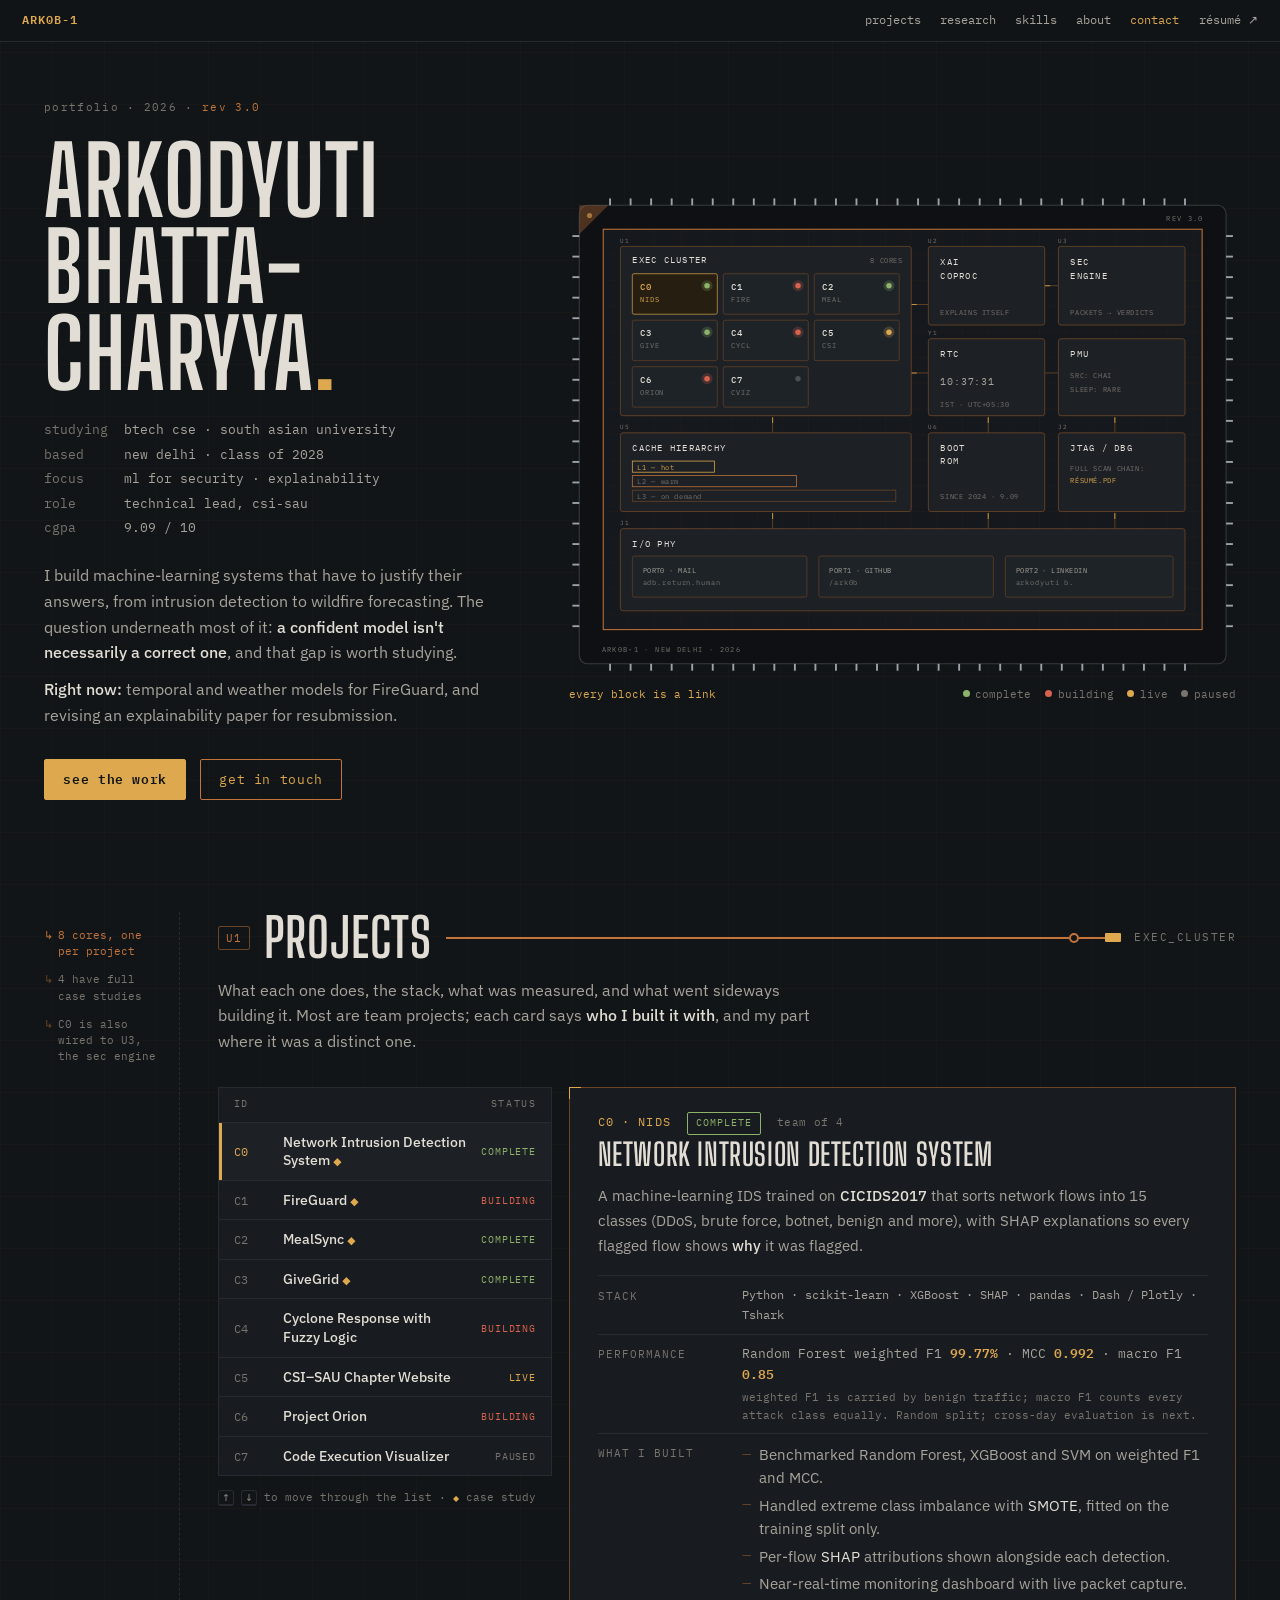
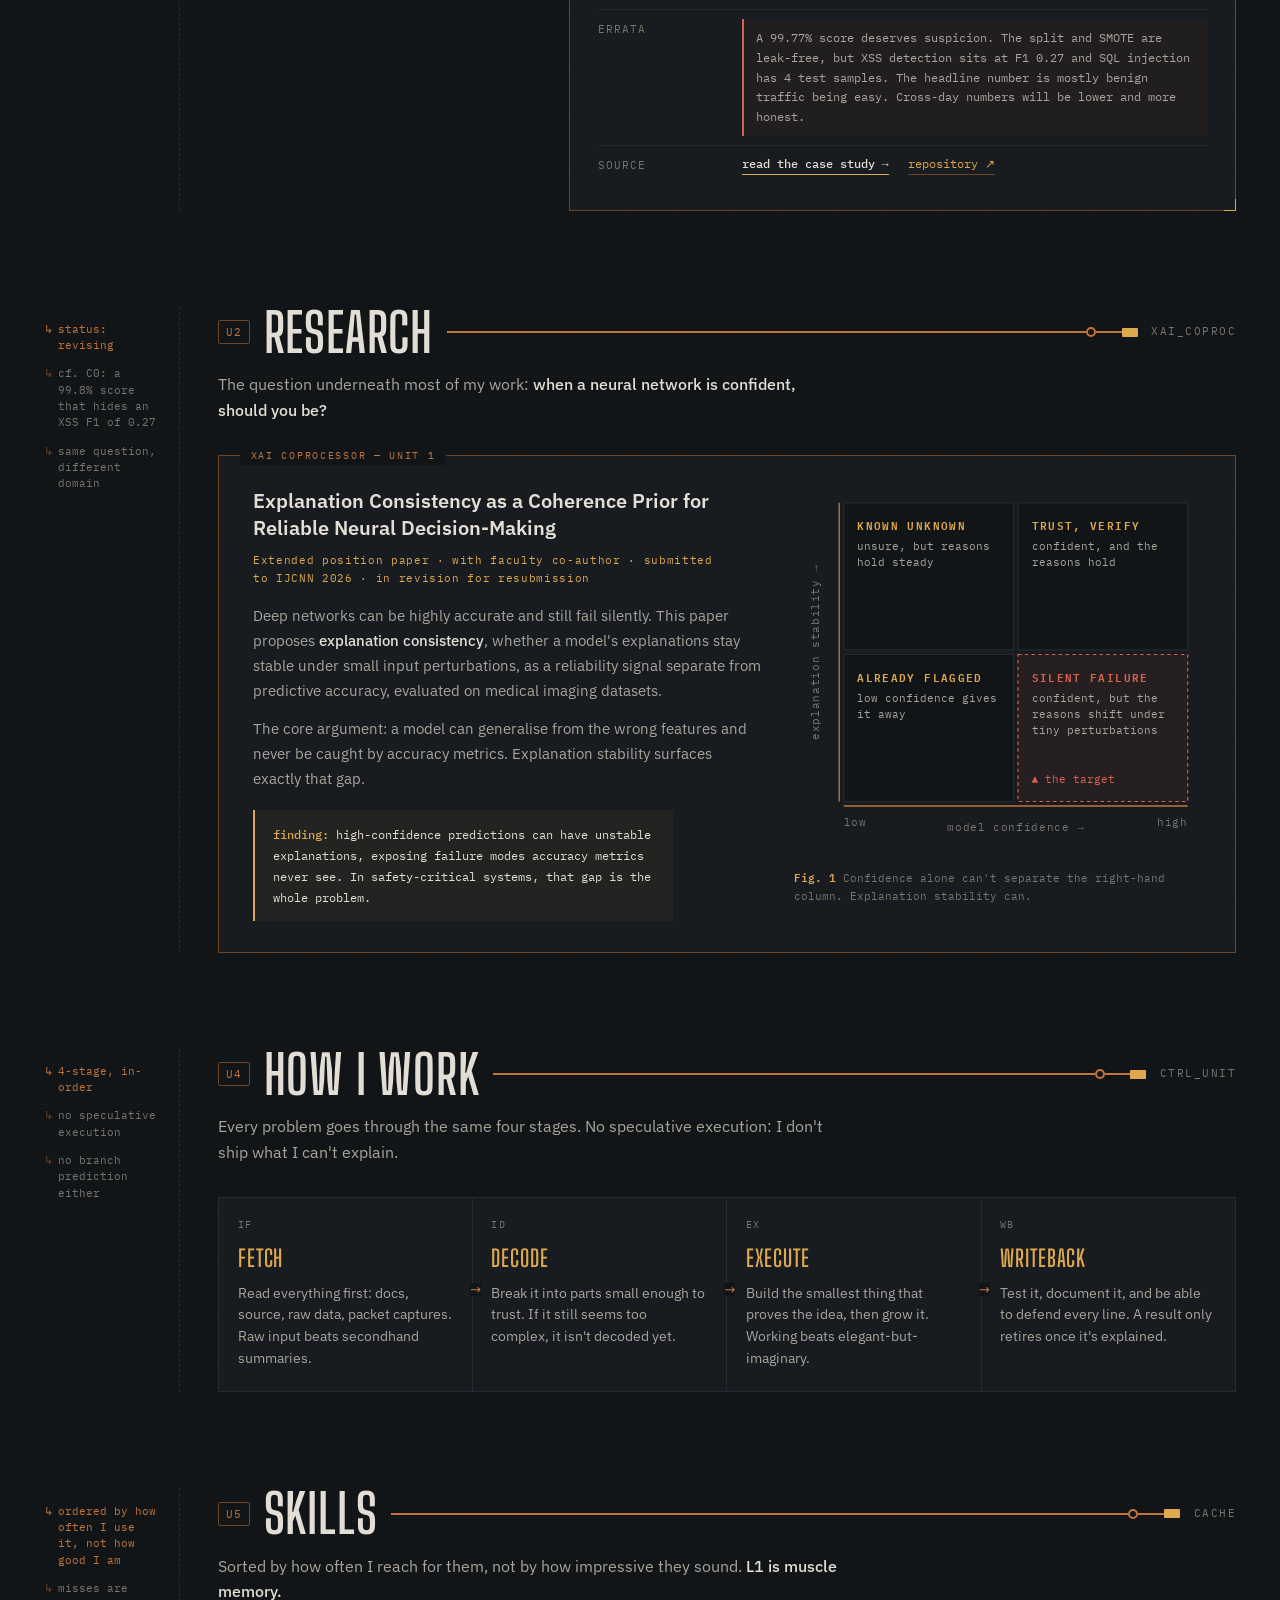
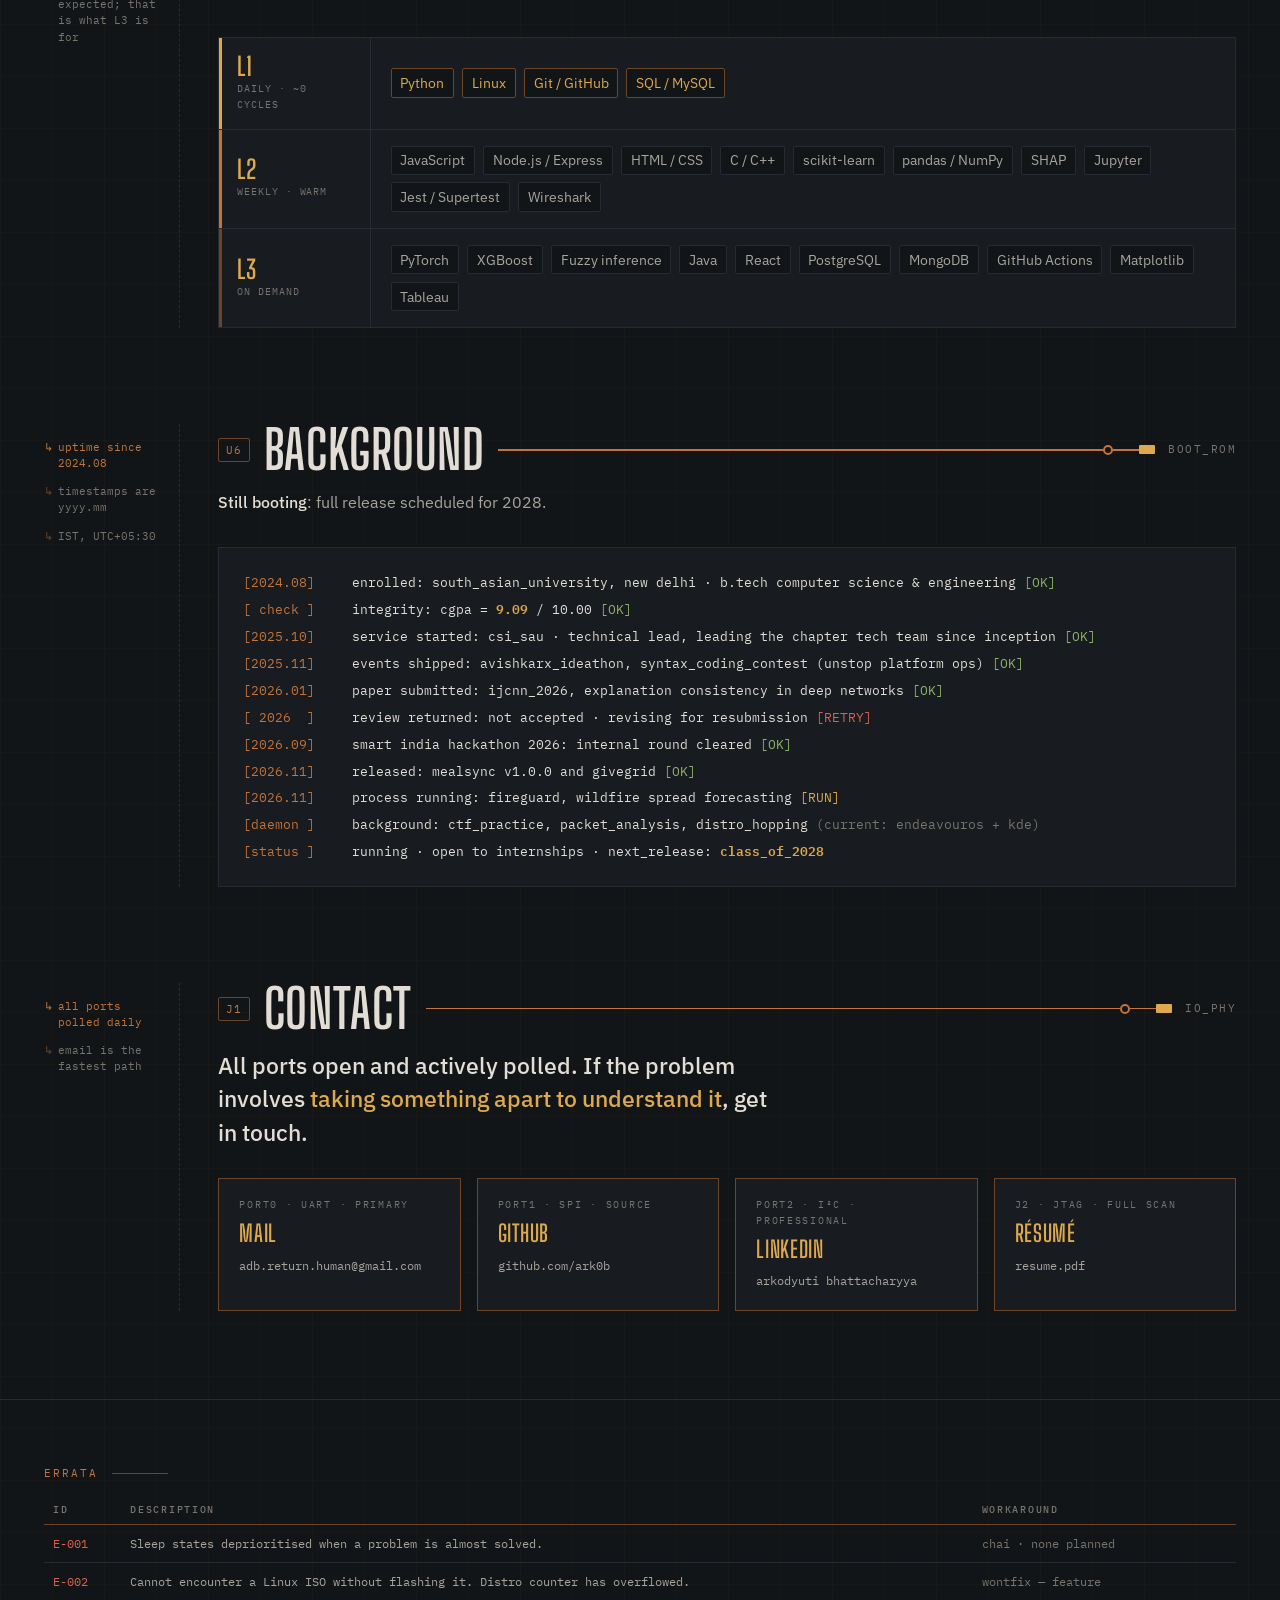
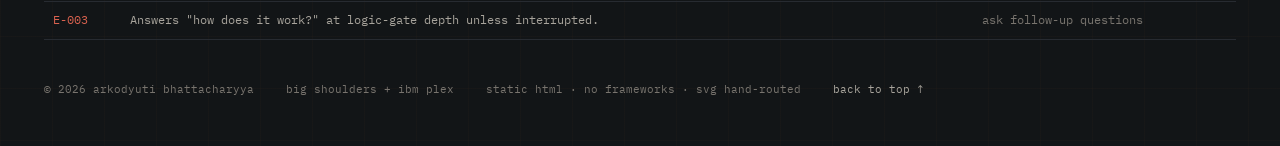
==== commit 78dc8513: "Rev 3.1: case studies, datasheet layout, fixes" ====
--- a/index.html
+++ b/index.html
@@ -3,874 +3,107 @@
 <head>
 <meta charset="UTF-8">
 <meta name="viewport" content="width=device-width, initial-scale=1.0">
-<title>Arkodyuti Bhattacharyya — Portfolio</title>
-<meta name="description" content="Arkodyuti Bhattacharyya — BTech CSE at South Asian University. Security, ML, and explainability.">
-<meta property="og:title" content="Arkodyuti Bhattacharyya — Portfolio">
-<meta property="og:description" content="BTech CSE · Security · ML · Explainability · 9.09 CGPA">
-<meta property="og:type" content="website">
-<meta property="og:url" content="https://arkodyuti.dev">
-<meta name="twitter:card" content="summary">
-<meta name="twitter:title" content="Arkodyuti Bhattacharyya — Portfolio">
-<meta name="twitter:description" content="BTech CSE · Security · ML · Explainability · 9.09 CGPA">
-<link rel="canonical" href="https://arkodyuti.dev">
-<link rel="preconnect" href="https://fonts.googleapis.com">
-<link rel="preconnect" href="https://fonts.gstatic.com" crossorigin>
-<link href="https://fonts.googleapis.com/css2?family=Big+Shoulders+Display:wght@300..800&family=IBM+Plex+Sans:ital,wght@0,300;0,400;0,500;0,600;1,400&family=IBM+Plex+Mono:ital,wght@0,300;0,400;0,500;0,600;1,400&display=swap" rel="stylesheet">
-
-<style>
-:root {
-  --bg:          #121517;
-  --panel:       #181B1F;
-  --raised:      #1D2025;
-  --raised-hi:   #242830;
-  --copper:      #C2743A;
-  --copper-dim:  #6B4526;
-  --gold:        #DDA84E;
-  --silver:      #9BA2A9;
-  --text:        #E2DED5;
-  --text-dim:    #9B9790;
-  --text-faint:  #575450;
-  --warn:        #C95040;
-  --pass:        #7EA35C;
-  --rule:        #272B31;
-
-  --f-display: "Big Shoulders Display", "Arial Narrow", sans-serif;
-  --f-body:    "IBM Plex Sans", system-ui, sans-serif;
-  --f-mono:    "IBM Plex Mono", ui-monospace, monospace;
+<title>Arkodyuti Bhattacharyya (Ark0B) — ML for Security · CSE at South Asian University</title>
+<meta name="description" content="Arkodyuti Bhattacharyya (Ark0B), BTech CSE student at South Asian University, New Delhi. Machine learning for security, explainability research, and full-stack projects: NIDS, FireGuard, MealSync, GiveGrid.">
+<meta name="author" content="Arkodyuti Bhattacharyya">
+<meta name="theme-color" content="#121517">
+<link rel="canonical" href="https://ark0b.github.io/Portfolio/">
+<link rel="icon" href="assets/favicon.svg" type="image/svg+xml">
+
+<meta property="og:type" content="profile">
+<meta property="og:site_name" content="Arkodyuti Bhattacharyya">
+<meta property="og:title" content="Arkodyuti Bhattacharyya — ML for Security">
+<meta property="og:description" content="BTech CSE at South Asian University. Intrusion detection, explainability research, wildfire forecasting and full-stack systems.">
+<meta property="og:url" content="https://ark0b.github.io/Portfolio/">
+<meta property="og:image" content="https://ark0b.github.io/Portfolio/assets/og.png">
+<meta property="og:image:width" content="1200">
+<meta property="og:image:height" content="630">
+<meta property="og:image:alt" content="ARK0B-1: Arkodyuti Bhattacharyya's portfolio, styled as a chip datasheet">
+<meta property="profile:first_name" content="Arkodyuti">
+<meta property="profile:last_name" content="Bhattacharyya">
+<meta property="profile:username" content="ark0b">
+<meta name="twitter:card" content="summary_large_image">
+<meta name="twitter:title" content="Arkodyuti Bhattacharyya — ML for Security">
+<meta name="twitter:description" content="BTech CSE at South Asian University. Intrusion detection, explainability research, wildfire forecasting and full-stack systems.">
+<meta name="twitter:image" content="https://ark0b.github.io/Portfolio/assets/og.png">
+
+<link rel="preload" href="assets/fonts/big-shoulders-display.woff2" as="font" type="font/woff2" crossorigin>
+<link rel="preload" href="assets/fonts/plex-mono-400.woff2" as="font" type="font/woff2" crossorigin>
+<link rel="stylesheet" href="assets/site.css">
+
+<script type="application/ld+json">
+{
+  "@context": "https://schema.org",
+  "@graph": [
+    {
+      "@type": "Person",
+      "@id": "https://ark0b.github.io/Portfolio/#person",
+      "name": "Arkodyuti Bhattacharyya",
+      "alternateName": "Ark0B",
+      "url": "https://ark0b.github.io/Portfolio/",
+      "email": "mailto:adb.return.human@gmail.com",
+      "jobTitle": "BTech Computer Science and Engineering student",
+      "affiliation": {
+        "@type": "CollegeOrUniversity",
+        "name": "South Asian University",
+        "address": { "@type": "PostalAddress", "addressLocality": "New Delhi", "addressCountry": "IN" }
+      },
+      "memberOf": { "@type": "Organization", "name": "CSI-SAU (Computer Society of India, South Asian University chapter)" },
+      "knowsAbout": ["Machine learning for security", "Network intrusion detection", "Explainable AI", "Python", "Node.js", "MySQL", "Fuzzy logic"],
+      "sameAs": [
+        "https://github.com/ark0b",
+        "https://www.linkedin.com/in/arkodyuti-bhattacharyya"
+      ]
+    },
+    {
+      "@type": "WebSite",
+      "@id": "https://ark0b.github.io/Portfolio/#site",
+      "url": "https://ark0b.github.io/Portfolio/",
+      "name": "Arkodyuti Bhattacharyya — Portfolio",
+      "inLanguage": "en",
+      "author": { "@id": "https://ark0b.github.io/Portfolio/#person" }
+    }
+  ]
 }
-
-*, *::before, *::after { margin: 0; padding: 0; box-sizing: border-box; }
-
-html { scroll-behavior: smooth; }
-
-body {
-  background: var(--bg);
-  background-image:
-    linear-gradient(rgba(194,116,58,.03) 1px, transparent 1px),
-    linear-gradient(90deg, rgba(194,116,58,.03) 1px, transparent 1px);
-  background-size: 52px 52px;
-  color: var(--text);
-  font-family: var(--f-body);
-  font-size: 16px;
-  line-height: 1.65;
-  -webkit-font-smoothing: antialiased;
-  text-rendering: optimizeLegibility;
-}
-
-::selection { background: var(--gold); color: #121517; }
-a {
-  color: var(--gold);
-  text-decoration: none;
-  border-bottom: 1px solid var(--copper-dim);
-  transition: color .15s, border-color .15s;
-}
-a:hover { color: #fff; border-bottom-color: var(--gold); }
-
-:focus-visible {
-  outline: 2px solid var(--gold);
-  outline-offset: 3px;
-  border-radius: 2px;
-}
-/* Remove outline on interactive SVG parts – they have their own focus style */
-.die-scroll :focus-visible { outline: none; }
-
-.mono { font-family: var(--f-mono); }
-
-/* ── TOP BAR ── */
-.bar {
-  position: sticky;
-  top: 0;
-  z-index: 90;
-  display: flex;
-  align-items: center;
-  gap: 1.4rem;
-  padding: .6rem 1.4rem;
-  background: rgba(18,21,23,.93);
-  backdrop-filter: blur(8px);
-  border-bottom: 1px solid var(--rule);
-  font-family: var(--f-mono);
-  font-size: 11.5px;
-  color: var(--text-dim);
-  white-space: nowrap;
-  overflow-x: auto;
-  scrollbar-width: none;
-}
-.bar::-webkit-scrollbar { display: none; }
-
-.bar-brand {
-  color: var(--gold);
-  font-weight: 600;
-  letter-spacing: .08em;
-  border: none;
-  flex-shrink: 0;
-}
-.bar-brand:hover { color: #fff; }
-
-.bar-nav {
-  margin-left: auto;
-  display: flex;
-  gap: 1.2rem;
-  flex-shrink: 0;
-}
-.bar-nav a {
-  border: none;
-  color: var(--text-dim);
-}
-.bar-nav a:hover { color: var(--gold); }
-
-/* ── LAYOUT ── */
-.wrap {
-  max-width: 1240px;
-  margin: 0 auto;
-  padding: 0 1.5rem;
-}
-
-section { padding: 4.5rem 0 1.5rem; }
-
-.sect-label {
-  font-family: var(--f-mono);
-  font-size: 11px;
-  letter-spacing: .18em;
-  color: var(--copper);
-  text-transform: uppercase;
-  display: flex;
-  align-items: center;
-  gap: .9rem;
-  margin-bottom: .8rem;
-}
-.sect-label::after {
-  content: "";
-  height: 1px;
-  flex: 0 0 3.5rem;
-  background: var(--copper-dim);
-}
-
-h2 {
-  font-family: var(--f-display);
-  font-size: clamp(2.1rem, 4.2vw, 3.4rem);
-  font-weight: 640;
-  letter-spacing: .015em;
-  line-height: .95;
-  text-transform: uppercase;
-  color: var(--text);
-  margin-bottom: .65rem;
-}
-
-.sect-sub {
-  color: var(--text-dim);
-  max-width: 62ch;
-  margin-bottom: 2rem;
-  font-size: .97rem;
-}
-.sect-sub b { color: var(--text); font-weight: 500; }
-
-/* ── HERO ── */
-.hero { padding: 4rem 0 2.5rem; }
-
-.hero-grid {
-  display: grid;
-  grid-template-columns: minmax(290px, 5fr) minmax(400px, 7fr);
-  gap: 3rem;
-  align-items: center;
-}
-.hero-grid > * { min-width: 0; }
-
-.hero-eyebrow {
-  font-family: var(--f-mono);
-  font-size: 11px;
-  color: var(--text-faint);
-  letter-spacing: .12em;
-  margin-bottom: 1.4rem;
-}
-.hero-eyebrow .rev { color: var(--copper); }
-
-h1 {
-  font-family: var(--f-display);
-  font-size: clamp(2.4rem, 10vw, 6rem);
-  font-weight: 700;
-  line-height: .91;
-  letter-spacing: .01em;
-  text-transform: uppercase;
-  hyphens: manual;
-  overflow-wrap: break-word;
-}
-h1 .accent { color: var(--gold); }
-
-.hero-spec {
-  font-family: var(--f-mono);
-  font-size: 12.5px;
-  color: var(--text-dim);
-  margin: 1.2rem 0 1.5rem;
-  line-height: 1.95;
-}
-.hero-spec .k { color: var(--text-faint); }
-
-.hero-brief {
-  max-width: 44ch;
-  color: var(--text-dim);
-  font-size: .95rem;
-}
-.hero-brief b { color: var(--text); font-weight: 500; }
-
-.hero-cta {
-  display: flex;
-  flex-wrap: wrap;
-  gap: .85rem;
-  margin-top: 1.9rem;
-}
-
-.btn {
-  font-family: var(--f-mono);
-  font-size: 12.5px;
-  letter-spacing: .05em;
-  padding: .6rem 1.15rem;
-  border: 1px solid var(--copper);
-  color: var(--gold);
-  background: transparent;
-  cursor: pointer;
-  border-radius: 2px;
-  text-decoration: none;
-  border-bottom: 1px solid var(--copper);
-  transition: background .15s, color .15s, border-color .15s;
-}
-.btn:hover { background: var(--gold); color: #121517; border-color: var(--gold); }
-.btn.solid { background: var(--gold); color: #121517; border-color: var(--gold); font-weight: 600; }
-.btn.solid:hover { background: #fff; border-color: #fff; }
-
-/* ── PCB DIAGRAM ── */
-.die-wrap { position: relative; }
-
-.die-scroll {
-  overflow-x: auto;
-  scrollbar-width: thin;
-  scrollbar-color: var(--copper-dim) transparent;
-}
-.die-scroll::-webkit-scrollbar { height: 4px; }
-.die-scroll::-webkit-scrollbar-track { background: transparent; }
-.die-scroll::-webkit-scrollbar-thumb { background: var(--copper-dim); border-radius: 2px; }
-
-.die-scroll svg {
-  display: block;
-  min-width: 580px;
-  width: 100%;
-  height: auto;
-}
-
-.die-caption {
-  font-family: var(--f-mono);
-  font-size: 11px;
-  color: var(--text-faint);
-  margin-top: .65rem;
-  display: flex;
-  justify-content: space-between;
-  gap: 1rem;
-  flex-wrap: wrap;
-}
-#dieReadout { color: var(--gold); min-height: 1.2em; }
-
-/* SVG styles */
-.blk rect.body {
-  fill: var(--raised);
-  stroke: var(--copper-dim);
-  stroke-width: 1;
-}
-.blk text { fill: var(--text-dim); font-family: var(--f-mono); }
-.blk .lbl { font-size: 10.5px; letter-spacing: .14em; fill: var(--text); }
-.blk .sub { font-size: 8px; letter-spacing: .09em; fill: var(--text-faint); }
-
-.blk.link { cursor: pointer; }
-.blk.link:hover rect.body,
-.blk.link:focus rect.body { fill: var(--raised-hi); stroke: var(--gold); }
-.blk.link:hover .lbl,
-.blk.link:focus .lbl { fill: var(--gold); }
-
-.die-core rect { fill: #1E2328; stroke: var(--copper-dim); stroke-width: .8; }
-.die-core text { font-family: var(--f-mono); font-size: 8px; fill: var(--text-dim); letter-spacing: .07em; }
-.die-core .cname { font-size: 7px; fill: var(--text-faint); }
-.die-core { cursor: pointer; }
-.die-core:hover rect,
-.die-core:focus rect { stroke: var(--gold); fill: var(--raised-hi); }
-.die-core:hover text { fill: var(--gold); }
-.die-core.sel rect { stroke: var(--gold); fill: #261F11; }
-.die-core.sel text { fill: var(--gold); }
-
-.trace { stroke: var(--copper-dim); stroke-width: 1; fill: none; }
-.pulse {
-  stroke: var(--gold);
-  stroke-width: 1.2;
-  fill: none;
-  stroke-dasharray: 6 140;
-  stroke-linecap: round;
-  animation: flow 5.5s linear infinite;
-  opacity: .8;
-}
-@keyframes flow { to { stroke-dashoffset: -146; } }
-
-.pin-line { stroke: var(--silver); stroke-width: 2.2; }
-.silkref { font-family: var(--f-mono); font-size: 7px; fill: var(--text-faint); letter-spacing: .06em; }
-.die-edge { fill: none; stroke: var(--copper); stroke-width: 1.2; }
-.die-fill { fill: #15181C; }
-.die-grid line { stroke: rgba(194,116,58,.05); stroke-width: 1; }
-.rtc-txt { font-family: var(--f-mono); font-size: 12px; fill: var(--gold); letter-spacing: .08em; }
-
-@media (prefers-reduced-motion: no-preference) {
-  .blk, .die-core { opacity: 0; animation: pwr .4s ease forwards; }
-}
-@keyframes pwr { to { opacity: 1; } }
-
-/* ── PROJECT EXECUTION CLUSTER ── */
-.exec-grid {
-  display: grid;
-  grid-template-columns: minmax(230px, 4fr) minmax(0, 8fr);
-  gap: 1.1rem;
-  align-items: start;
-}
-
-.core-list {
-  border: 1px solid var(--rule);
-  background: var(--panel);
-  position: relative;
-}
-.core-list-head {
-  font-family: var(--f-mono);
-  font-size: 10px;
-  letter-spacing: .16em;
-  color: var(--text-faint);
-  padding: .55rem .9rem;
-  border-bottom: 1px solid var(--rule);
-  display: flex;
-  justify-content: space-between;
-}
-
-.core-row {
-  display: grid;
-  grid-template-columns: 2.8rem 1fr auto;
-  gap: .7rem;
-  align-items: center;
-  width: 100%;
-  text-align: left;
-  padding: .7rem .9rem;
-  background: transparent;
-  border: none;
-  border-bottom: 1px solid var(--rule);
-  font-family: var(--f-mono);
-  font-size: 12px;
-  color: var(--text-dim);
-  cursor: pointer;
-  transition: background .1s;
-}
-.core-row:last-child { border-bottom: none; }
-.core-row .c-id { color: var(--text-faint); }
-.core-row .c-nm { color: var(--text); font-family: var(--f-body); font-size: .92rem; font-weight: 500; }
-.core-row .c-st { font-size: 9.5px; letter-spacing: .1em; }
-.core-row .c-st.done { color: var(--pass); }
-.core-row .c-st.wip  { color: var(--warn); }
-.core-row:hover { background: var(--raised); }
-.core-row.sel { background: var(--raised); box-shadow: inset 3px 0 0 var(--gold); }
-.core-row.sel .c-id { color: var(--gold); }
-
-.kbd-hint {
-  font-family: var(--f-mono);
-  font-size: 11px;
-  color: var(--text-faint);
-  margin-top: .75rem;
-  display: flex;
-  align-items: center;
-  gap: .4rem;
-  flex-wrap: wrap;
-}
-.kbd-hint kbd {
-  border: 1px solid var(--rule);
-  border-bottom-width: 2px;
-  border-radius: 3px;
-  padding: 0 .4em;
-  color: var(--text-dim);
-  font-size: .9em;
-  font-family: inherit;
-}
-
-/* Readout panel */
-.readout {
-  border: 1px solid var(--copper-dim);
-  background: var(--panel);
-  position: relative;
-  padding: 1.5rem 1.7rem 1.8rem;
-  min-height: 340px;
-}
-.readout::before,
-.readout::after {
-  content: "";
-  position: absolute;
-  width: 12px;
-  height: 12px;
-  border: 1.5px solid var(--gold);
-}
-.readout::before { top: -1px; left: -1px; border-right: none; border-bottom: none; }
-.readout::after  { bottom: -1px; right: -1px; border-left: none; border-top: none; }
-
-.ro-head {
-  display: flex;
-  flex-wrap: wrap;
-  align-items: baseline;
-  gap: .5rem 1rem;
-  margin-bottom: .3rem;
-}
-.ro-tag {
-  font-family: var(--f-mono);
-  font-size: 11.5px;
-  color: var(--gold);
-  letter-spacing: .1em;
-}
-.ro-title {
-  font-family: var(--f-display);
-  font-size: clamp(1.5rem, 2.4vw, 2.1rem);
-  font-weight: 620;
-  letter-spacing: .02em;
-  text-transform: uppercase;
-  line-height: 1;
-  margin: .15rem 0;
-}
-.ro-badge {
-  font-family: var(--f-mono);
-  font-size: 10px;
-  letter-spacing: .1em;
-  padding: .16rem .5rem;
-  border: 1px solid;
-  border-radius: 2px;
-}
-.ro-badge.done { color: var(--pass); border-color: var(--pass); }
-.ro-badge.wip  { color: var(--warn); border-color: var(--warn); }
-.ro-badge.live { color: var(--gold); border-color: var(--gold); }
-
-.ro-desc {
-  color: var(--text-dim);
-  max-width: 64ch;
-  margin: .75rem 0 1.1rem;
-  font-size: .95rem;
-}
-.ro-desc b { color: var(--text); font-weight: 500; }
-
-.ro-rows { border-top: 1px solid var(--rule); }
-.ro-row {
-  display: grid;
-  grid-template-columns: 8.5rem 1fr;
-  gap: .5rem;
-  padding: .55rem 0;
-  border-bottom: 1px solid var(--rule);
-  font-size: .93rem;
-  align-items: start;
-}
-.ro-row:last-child { border-bottom: none; }
-.ro-key {
-  font-family: var(--f-mono);
-  font-size: 10.5px;
-  letter-spacing: .1em;
-  color: var(--text-faint);
-  padding-top: .15rem;
-  white-space: nowrap;
-}
-.ro-val { color: var(--text-dim); }
-.ro-val .perf { font-family: var(--f-mono); font-size: 12.5px; color: var(--text); }
-.ro-val .perf b { color: var(--gold); font-weight: 600; }
-
-.ro-points { list-style: none; }
-.ro-points li {
-  padding-left: 1.1rem;
-  position: relative;
-  margin-bottom: .3rem;
-  color: var(--text-dim);
-  font-size: .93rem;
-  line-height: 1.55;
-}
-.ro-points li::before {
-  content: "—";
-  position: absolute;
-  left: 0;
-  color: var(--copper-dim);
-  font-size: .8em;
-  top: .15em;
-}
-.ro-points li em { color: var(--text); font-style: normal; }
-
-.ro-errata {
-  font-family: var(--f-mono);
-  font-size: 11.5px;
-  line-height: 1.7;
-  color: var(--text-dim);
-  padding: .6rem .8rem;
-  background: rgba(201,80,64,.05);
-  border-left: 2px solid var(--warn);
-}
-.ro-errata b { color: var(--warn); font-weight: 500; }
-
-.ro-link a {
-  font-family: var(--f-mono);
-  font-size: 12px;
-}
-
-/* ── RESEARCH ── */
-.paper {
-  border: 1px solid var(--copper-dim);
-  background: var(--panel);
-  padding: 1.9rem 2.1rem;
-  position: relative;
-  max-width: 60rem;
-}
-.paper::before {
-  content: "XAI coprocessor — unit 1";
-  position: absolute;
-  top: -9px;
-  left: 1.3rem;
-  background: var(--bg);
-  padding: 0 .65rem;
-  font-family: var(--f-mono);
-  font-size: 9.5px;
-  letter-spacing: .18em;
-  text-transform: uppercase;
-  color: var(--copper);
-}
-.paper h3 {
-  font-family: var(--f-body);
-  font-size: 1.25rem;
-  font-weight: 600;
-  line-height: 1.35;
-  max-width: 54ch;
-}
-.paper .p-meta {
-  font-family: var(--f-mono);
-  font-size: 11px;
-  color: var(--gold);
-  letter-spacing: .08em;
-  margin: .65rem 0 1rem;
-}
-.paper p {
-  color: var(--text-dim);
-  max-width: 66ch;
-  font-size: .95rem;
-}
-.paper p + p { margin-top: .75rem; }
-.paper p b { color: var(--text); font-weight: 500; }
-.paper .finding {
-  margin-top: 1.2rem;
-  padding: .85rem 1.1rem;
-  border-left: 2px solid var(--gold);
-  background: rgba(221,168,78,.055);
-  font-family: var(--f-mono);
-  font-size: 12px;
-  line-height: 1.75;
-  color: var(--text);
-  max-width: 60ch;
-}
-.paper .finding b { color: var(--gold); }
-
-/* ── PIPELINE ── */
-.pipeline-grid {
-  display: grid;
-  grid-template-columns: repeat(4, 1fr);
-  gap: 0;
-  max-width: 60rem;
-}
-.stage {
-  border: 1px solid var(--rule);
-  border-left: none;
-  background: var(--panel);
-  padding: 1.15rem 1.15rem 1.35rem;
-  position: relative;
-}
-.stage:first-child { border-left: 1px solid var(--rule); }
-.stage .s-num {
-  font-family: var(--f-mono);
-  font-size: 9.5px;
-  color: var(--text-faint);
-  letter-spacing: .14em;
-  margin-bottom: .45rem;
-}
-.stage .s-name {
-  font-family: var(--f-display);
-  font-size: 1.45rem;
-  font-weight: 620;
-  letter-spacing: .04em;
-  text-transform: uppercase;
-  color: var(--gold);
-  margin-bottom: .3rem;
-}
-.stage p { font-size: .88rem; color: var(--text-dim); line-height: 1.55; }
-.stage::after {
-  content: "→";
-  position: absolute;
-  right: -9px;
-  top: 44%;
-  z-index: 2;
-  color: var(--copper);
-  background: var(--bg);
-  font-size: 13px;
-  line-height: 1;
-}
-.stage:last-child::after { content: none; }
-
-/* ── CACHE / SKILLS ── */
-.cache { max-width: 60rem; }
-
-.cache-row {
-  display: grid;
-  grid-template-columns: 9.5rem minmax(0, 1fr);
-  border: 1px solid var(--rule);
-  border-bottom: none;
-  background: var(--panel);
-}
-.cache-row:last-child { border-bottom: 1px solid var(--rule); }
-
-.cache-key {
-  padding: 1rem 1.1rem;
-  border-right: 1px solid var(--rule);
-  display: flex;
-  flex-direction: column;
-  gap: .1rem;
-  justify-content: center;
-}
-.cache-level {
-  font-family: var(--f-display);
-  font-size: 1.6rem;
-  font-weight: 640;
-  letter-spacing: .04em;
-  color: var(--gold);
-  line-height: 1;
-}
-.cache-latency {
-  font-family: var(--f-mono);
-  font-size: 9.5px;
-  letter-spacing: .1em;
-  color: var(--text-faint);
-}
-
-.cache-val {
-  padding: 1rem 1.2rem;
-  line-height: 2.05;
-}
-.cache-val span {
-  white-space: nowrap;
-  font-size: .93rem;
-}
-.cache-val span + span::before {
-  content: " · ";
-  color: var(--copper-dim);
-  white-space: normal;
-}
-.cache-val .hot { color: var(--gold); font-weight: 500; }
-
-.cache-row.l1 .cache-key { box-shadow: inset 3px 0 0 var(--gold); }
-.cache-row.l2 .cache-key { box-shadow: inset 3px 0 0 var(--copper); }
-.cache-row.l3 .cache-key { box-shadow: inset 3px 0 0 var(--copper-dim); }
-
-/* ── BOOT LOG ── */
-.bootlog {
-  font-family: var(--f-mono);
-  font-size: 12.5px;
-  line-height: 2;
-  border: 1px solid var(--rule);
-  background: var(--panel);
-  padding: 1.3rem 1.5rem;
-  max-width: 60rem;
-  overflow-x: auto;
-}
-.bootlog .ts  { color: var(--copper); }
-.bootlog .ok  { color: var(--pass); }
-.bootlog .em  { color: var(--text); }
-.bootlog .hi  { color: var(--gold); font-weight: 600; }
-.bootlog .dim { color: var(--text-faint); }
-
-/* ── I/O CONTACT ── */
-.contact-lede {
-  font-size: clamp(1.1rem, 2.1vw, 1.45rem);
-  font-weight: 500;
-  max-width: 40ch;
-  margin-bottom: 1.8rem;
-  color: var(--text);
-  line-height: 1.45;
-}
-.contact-lede em { font-style: normal; color: var(--gold); }
-
-.io-ports {
-  display: flex;
-  flex-wrap: wrap;
-  gap: 1rem;
-  max-width: 60rem;
-}
-.port {
-  flex: 1 1 230px;
-  border: 1px solid var(--copper-dim);
-  background: var(--panel);
-  padding: 1.1rem 1.25rem 1.2rem;
-  position: relative;
-  transition: border-color .15s, background .15s;
-  color: inherit;
-  border-bottom: 1px solid var(--copper-dim);
-}
-.port:hover { border-color: var(--gold); border-bottom-color: var(--gold); background: var(--raised); }
-.port .port-num {
-  font-family: var(--f-mono);
-  font-size: 9.5px;
-  letter-spacing: .18em;
-  color: var(--text-faint);
-}
-.port .port-name {
-  font-family: var(--f-display);
-  font-size: 1.45rem;
-  font-weight: 620;
-  text-transform: uppercase;
-  letter-spacing: .03em;
-  color: var(--gold);
-  margin: .1rem 0 .25rem;
-}
-.port .port-val {
-  font-family: var(--f-mono);
-  font-size: 12px;
-  color: var(--text-dim);
-  overflow-wrap: anywhere;
-}
-
-/* ── FOOTER / ERRATA ── */
-footer {
-  padding: 4rem 0 3rem;
-  border-top: 1px solid var(--rule);
-  margin-top: 4rem;
-}
-
-.errata-table {
-  width: 100%;
-  max-width: 60rem;
-  border-collapse: collapse;
-  font-family: var(--f-mono);
-  font-size: 12px;
-  margin-bottom: 2.5rem;
-}
-.errata-table th {
-  text-align: left;
-  font-size: 9.5px;
-  letter-spacing: .18em;
-  color: var(--text-faint);
-  font-weight: 500;
-  padding: .4rem .55rem;
-  border-bottom: 1px solid var(--copper-dim);
-}
-.errata-table td {
-  padding: .55rem .55rem;
-  border-bottom: 1px solid var(--rule);
-  color: var(--text-dim);
-  vertical-align: top;
-}
-.errata-table td:first-child { color: var(--warn); white-space: nowrap; }
-.errata-table td:last-child  { color: var(--text-faint); }
-
-.colophon {
-  font-family: var(--f-mono);
-  font-size: 11px;
-  color: var(--text-faint);
-  display: flex;
-  flex-wrap: wrap;
-  gap: .35rem 2rem;
-}
-.colophon a { border: none; color: var(--text-dim); }
-.colophon a:hover { color: var(--gold); }
-
-/* ── RESPONSIVE ── */
-@media (max-width: 1020px) {
-  .hero-grid { grid-template-columns: 1fr; gap: 2.2rem; }
-  .exec-grid { grid-template-columns: 1fr; }
-  /* Horizontal scrollable list */
-  .core-list {
-    display: flex;
-    overflow-x: auto;
-    border-bottom: 1px solid var(--rule);
-    scrollbar-width: none;
-    -webkit-mask-image: linear-gradient(to right, black calc(100% - 2rem), transparent 100%);
-    mask-image: linear-gradient(to right, black calc(100% - 2rem), transparent 100%);
-  }
-  .core-list::-webkit-scrollbar { display: none; }
-  .core-list-head { display: none; }
-  .core-row {
-    flex: 0 0 auto;
-    grid-template-columns: auto;
-    gap: .1rem;
-    border-bottom: none;
-    border-right: 1px solid var(--rule);
-    padding: .65rem .95rem;
-  }
-  .core-row .c-nm { font-size: .82rem; }
-  .core-row.sel { box-shadow: inset 0 -3px 0 var(--gold); }
-  .pipeline-grid { grid-template-columns: 1fr 1fr; }
-  .stage { border-left: 1px solid var(--rule); border-top: none; }
-  .stage:nth-child(1), .stage:nth-child(2) { border-top: 1px solid var(--rule); }
-  .stage::after { content: none; }
-}
-
-@media (max-width: 680px) {
-  body { font-size: 15px; }
-  .wrap { padding: 0 1.1rem; }
-  .bar { gap: .85rem; padding: .55rem 1.1rem; }
-  section { padding: 3.5rem 0 1rem; }
-  h2 { font-size: clamp(1.9rem, 8vw, 2.5rem); }
-  .hero-spec { font-size: 12px; }
-  .hero-brief { max-width: 100%; }
-  .pipeline-grid { grid-template-columns: 1fr; }
-  .stage { border-top: none; border-left: 1px solid var(--rule); }
-  .stage:first-child { border-top: 1px solid var(--rule); }
-  .cache-row { grid-template-columns: 1fr; }
-  .cache-key {
-    border-right: none;
-    border-bottom: 1px solid var(--rule);
-    flex-direction: row;
-    align-items: baseline;
-    gap: .8rem;
-    padding: .7rem 1.1rem;
-  }
-  .readout { padding: 1.2rem 1rem; min-height: auto; }
-  .ro-row { grid-template-columns: 1fr; gap: .2rem; }
-  .ro-key { padding-top: .3rem; }
-  .paper { padding: 1.4rem 1.25rem; }
-  .paper::before { font-size: 8.5px; }
-  .bootlog { font-size: 11.5px; padding: 1rem 1.1rem; }
-}
-
-/* Reduced motion */
-@media (prefers-reduced-motion: reduce) {
-  html { scroll-behavior: auto; }
-  .pulse { animation: none; opacity: 0; }
-  .blk, .die-core { opacity: 1; animation: none; }
-  * { transition: none !important; }
-}
-</style>
+</script>
 </head>
 <body>
 
-<!-- ── TOP BAR ── -->
-<header class="bar" role="banner">
-  <a class="bar-brand" href="#top">Arkodyuti B.</a>
-  <nav class="bar-nav" aria-label="Section navigation">
+<a class="skip" href="#main">Skip to content</a>
+
+<header class="bar">
+  <a class="bar-brand" href="#top">ARK0B-1</a>
+  <nav class="bar-nav" aria-label="Sections">
     <a href="#projects">projects</a>
     <a href="#research">research</a>
-    <a href="#skills">skills</a>
+    <a class="nav-opt" href="#skills">skills</a>
+    <a href="#about">about</a>
     <a href="#contact">contact</a>
     <a href="resume.pdf">résumé ↗</a>
   </nav>
 </header>
 
-<div class="wrap" id="top">
+<main id="main" class="wrap">
 
 <!-- ── HERO ── -->
-<section class="hero">
+<section class="hero" id="top" aria-labelledby="hero-name">
   <div class="hero-grid">
     <div>
-      <p class="hero-eyebrow">portfolio · 2026 · <span class="rev">v2.1</span></p>
-      <h1>Arkodyuti<br>Bhatta&shy;charyya<span class="accent">.</span></h1>
-      <p class="hero-spec">
-        <span class="k">studying: </span>btech cse · south asian university · 2028<br>
-        <span class="k">focus: &nbsp;&nbsp; </span>security · ml · explainability<br>
-        <span class="k">cgpa: &nbsp;&nbsp;&nbsp;</span>9.09 / 10
+      <p class="hero-eyebrow">portfolio · 2026 · <span class="rev">rev 3.0</span></p>
+      <h1 id="hero-name">Arkodyuti<br>Bhatta&shy;charyya<span class="accent">.</span></h1>
+      <dl class="hero-spec">
+        <dt>studying</dt><dd>btech cse · south asian university</dd>
+        <dt>based</dt><dd>new delhi · class of 2028</dd>
+        <dt>focus</dt><dd>ml for security · explainability</dd>
+        <dt>role</dt><dd>technical lead, csi-sau</dd>
+        <dt>cgpa</dt><dd>9.09 / 10</dd>
+      </dl>
+      <p class="hero-brief">
+        I build machine-learning systems that have to justify their answers, from intrusion detection to wildfire forecasting.
+        The question underneath most of it: <b>a confident model isn't necessarily a correct one</b>, and that gap is worth studying.
       </p>
       <p class="hero-brief">
-        Six projects shipped or in flight, one research paper in review, and a running theory:
-        <b>a confident model isn't necessarily a correct one</b> — and that gap is worth studying.
+        <b>Right now:</b> temporal and weather models for FireGuard, and revising an explainability paper for resubmission.
       </p>
       <div class="hero-cta">
         <a class="btn solid" href="#projects">see the work</a>
@@ -878,346 +111,527 @@
       </div>
     </div>
 
-    <!-- PCB chip diagram -->
-    <div class="die-wrap">
-      <div class="die-scroll">
-        <svg id="die"
-             viewBox="0 0 780 560"
-             xmlns="http://www.w3.org/2000/svg"
-             role="group"
-             aria-label="Interactive chip map. Each block links to a section.">
-
-          <rect x="12" y="12" width="756" height="536" rx="10" fill="#0E1013" stroke="#353B42" stroke-width="1.2"/>
-          <text class="silkref" x="38" y="534" style="font-size:8px;letter-spacing:.2em">ARKB-1 · KOLKATA · 2026</text>
-          <text class="silkref" x="718" y="30" text-anchor="end" style="font-size:8px;letter-spacing:.2em">REV 2.1</text>
-
-          <polygon points="12,12 46,12 12,46" fill="#C2743A" opacity=".35"/>
-          <circle cx="24" cy="24" r="3" fill="#DDA84E" opacity=".6"/>
-
-          <rect class="die-fill" x="40" y="40" width="700" height="468"/>
-          <g class="die-grid" id="dieGrid"></g>
-          <rect class="die-edge" x="40" y="40" width="700" height="468"/>
-
-          <g id="svgPins"></g>
-
-          <g>
-            <path class="trace" d="M400 128 H420"/>
-            <path class="trace" d="M556 106 H572"/>
-            <path class="trace" d="M400 208 H420"/>
-            <path class="trace" d="M556 208 H572"/>
-            <path class="trace" d="M238 260 V278"/>
-            <path class="trace" d="M490 260 V278"/>
-            <path class="trace" d="M638 260 V278"/>
-            <path class="trace" d="M238 372 V390"/>
-            <path class="trace" d="M490 372 V390"/>
-            <path class="trace" d="M638 372 V390"/>
-            <path class="pulse" d="M400 128 H420 M238 260 V278 M238 372 V390"/>
-            <path class="pulse" style="animation-delay:-2.2s" d="M400 208 H420 M490 260 V278 M490 372 V390"/>
-            <path class="pulse" style="animation-delay:-4.1s" d="M556 106 H572 M638 260 V278 M638 372 V390"/>
-          </g>
-
-          <!-- EXEC CLUSTER -->
-          <g class="blk link"
-             role="link"
-             tabindex="0"
-             aria-label="Project cores section"
-             data-target="#projects"
-             style="animation-delay:.05s">
-            <rect class="body" x="60" y="60" width="340" height="198" rx="3"/>
-            <text class="lbl" x="74" y="80">EXEC CLUSTER</text>
-            <text class="sub" id="coreCountLbl" x="390" y="80" text-anchor="end">— CORES</text>
-            <g id="coreCluster"></g>
-          </g>
-          <text class="silkref" x="60" y="56">U1</text>
-
-          <!-- XAI COPROC -->
-          <g class="blk link"
-             role="link"
-             tabindex="0"
-             aria-label="Research — XAI coprocessor"
-             data-target="#research"
-             style="animation-delay:.17s">
-            <rect class="body" x="420" y="60" width="136" height="92" rx="3"/>
-            <text class="lbl" x="434" y="82">XAI</text>
-            <text class="lbl" x="434" y="98">COPROC</text>
-            <text class="sub" x="434" y="140">EXPLAINS ITSELF</text>
-          </g>
-          <text class="silkref" x="420" y="56">U2</text>
-
-          <!-- SEC ENGINE -->
-          <g class="blk link"
-             role="link"
-             tabindex="0"
-             aria-label="Security engine — NIDS project (first core)"
-             data-target="#projects"
-             data-filtercore="0"
-             style="animation-delay:.25s">
-            <rect class="body" x="572" y="60" width="148" height="92" rx="3"/>
-            <text class="lbl" x="586" y="82">SEC</text>
-            <text class="lbl" x="586" y="98">ENGINE</text>
-            <text class="sub" x="586" y="140">PACKETS → VERDICTS</text>
-          </g>
-          <text class="silkref" x="572" y="56">U3</text>
-
-          <!-- RTC -->
-          <g class="blk" aria-label="Real-time clock" style="animation-delay:.33s">
-            <rect class="body" x="420" y="168" width="136" height="90" rx="3"/>
-            <text class="lbl" x="434" y="189">RTC</text>
-            <text class="rtc-txt" id="dieClock" x="434" y="222">--:--:--</text>
-            <text class="sub"    x="434" y="248">ASIA/KOLKATA</text>
-          </g>
-          <text class="silkref" x="420" y="164">Y1</text>
-
-          <!-- PMU -->
-          <g class="blk" style="animation-delay:.40s">
-            <rect class="body" x="572" y="168" width="148" height="90" rx="3"/>
-            <text class="lbl" x="586" y="189">PMU</text>
-            <text class="sub"  x="586" y="214">SRC: CHAI</text>
-            <text class="sub"  x="586" y="230">SLEEP: RARE</text>
-          </g>
-
-          <!-- CACHE HIERARCHY -->
-          <g class="blk link"
-             role="link"
-             tabindex="0"
-             aria-label="Cache hierarchy — skills section"
-             data-target="#skills"
-             style="animation-delay:.48s">
-            <rect class="body" x="60" y="278" width="340" height="92" rx="3"/>
-            <text class="lbl"  x="74" y="299">CACHE HIERARCHY</text>
-            <rect x="74" y="311" width="96"  height="13" fill="none" stroke="#DDA84E" stroke-width=".9"/>
-            <text class="sub" x="80" y="321" style="fill:#DDA84E">L1 — hot</text>
-            <rect x="74" y="328" width="192" height="13" fill="none" stroke="#C2743A" stroke-width=".9"/>
-            <text class="sub" x="80" y="338">L2 — warm</text>
-            <rect x="74" y="345" width="308" height="13" fill="none" stroke="#6B4526" stroke-width=".9"/>
-            <text class="sub" x="80" y="355">L3 — will hit</text>
-          </g>
-
-          <!-- BOOT ROM -->
-          <g class="blk link"
-             role="link"
-             tabindex="0"
-             aria-label="Boot ROM — background section"
-             data-target="#about"
-             style="animation-delay:.55s">
-            <rect class="body" x="420" y="278" width="136" height="92" rx="3"/>
-            <text class="lbl" x="434" y="299">BOOT</text>
-            <text class="lbl" x="434" y="315">ROM</text>
-            <text class="sub" x="434" y="355">SINCE 2024 · 9.09 CGPA</text>
-          </g>
-
-          <!-- JTAG / RÉSUMÉ -->
-          <g class="blk link"
-             role="link"
-             tabindex="0"
-             aria-label="JTAG debug port — open full résumé PDF"
-             data-target="resume.pdf"
-             data-href="resume.pdf"
-             style="animation-delay:.62s">
-            <rect class="body" x="572" y="278" width="148" height="92" rx="3"/>
-            <text class="lbl" x="586" y="299">JTAG / DBG</text>
-            <text class="sub" x="586" y="323">FULL SCAN CHAIN:</text>
-            <text class="sub" x="586" y="337" style="fill:#DDA84E">RÉSUMÉ.PDF</text>
-          </g>
-          <text class="silkref" x="572" y="274">J2</text>
-
-          <!-- I/O PHY -->
-          <g class="blk link"
-             role="group"
-             aria-label="I/O PHY — contact links"
-             data-target="#contact"
-             style="animation-delay:.70s">
-            <rect class="body" x="60" y="390" width="660" height="96" rx="3"/>
-            <text class="lbl" x="74" y="411">I/O PHY</text>
-
-            <g class="die-core" tabindex="0" role="link" aria-label="Send email to adb.return.human@gmail.com" data-href="mailto:adb.return.human@gmail.com">
-              <rect x="74"  y="422" width="204" height="48" rx="2"/>
-              <text x="86"  y="442">PORT0 · MAIL</text>
-              <text class="cname" x="86" y="456">adb.return.human</text>
-            </g>
-            <g class="die-core" tabindex="0" role="link" aria-label="GitHub profile: ark0b" data-href="https://github.com/ark0b">
-              <rect x="292" y="422" width="204" height="48" rx="2"/>
-              <text x="304" y="442">PORT1 · GITHUB</text>
-              <text class="cname" x="304" y="456">/ark0b</text>
-            </g>
-            <g class="die-core" tabindex="0" role="link" aria-label="LinkedIn profile: Arkodyuti Bhattacharyya" data-href="https://www.linkedin.com/in/arkodyuti-bhattacharyya">
-              <rect x="510" y="422" width="196" height="48" rx="2"/>
-              <text x="522" y="442">PORT2 · LINKEDIN</text>
-              <text class="cname" x="522" y="456">arkodyuti b.</text>
-            </g>
-          </g>
-          <text class="silkref" x="60" y="386">J1</text>
-        </svg>
+    <!-- Die map: every block is a real link, so it works without JavaScript -->
+    <figure class="die-wrap">
+      <svg id="die" viewBox="0 0 780 560" xmlns="http://www.w3.org/2000/svg" role="group" aria-labelledby="dieTitle">
+        <title id="dieTitle">Chip map of this page. Each block links to a section.</title>
+
+        <rect x="12" y="12" width="756" height="536" rx="10" fill="#0E1013" stroke="#353B42" stroke-width="1.2"/>
+        <text class="silkref" x="38" y="534" style="font-size:8px;letter-spacing:.2em">ARK0B-1 · NEW DELHI · 2026</text>
+        <text class="silkref" x="742" y="30" text-anchor="end" style="font-size:8px;letter-spacing:.2em">REV 3.0</text>
+        <polygon points="12,12 46,12 12,46" fill="#C2743A" opacity=".35"/>
+        <circle cx="24" cy="24" r="3" fill="#DDA84E" opacity=".6"/>
+
+        <rect class="die-fill" x="40" y="40" width="700" height="468"/>
+        <g class="die-grid" id="dieGrid" aria-hidden="true"></g>
+        <rect class="die-edge" x="40" y="40" width="700" height="468"/>
+        <g id="svgPins" aria-hidden="true"></g>
+
+        <g aria-hidden="true">
+          <path class="trace" d="M400 128 H420"/>
+          <path class="trace" d="M556 106 H572"/>
+          <path class="trace" d="M400 208 H420"/>
+          <path class="trace" d="M556 208 H572"/>
+          <path class="trace" d="M238 260 V278"/>
+          <path class="trace" d="M490 260 V278"/>
+          <path class="trace" d="M638 260 V278"/>
+          <path class="trace" d="M238 372 V390"/>
+          <path class="trace" d="M490 372 V390"/>
+          <path class="trace" d="M638 372 V390"/>
+          <path class="pulse" d="M400 128 H420 M238 260 V278 M238 372 V390"/>
+          <path class="pulse" style="animation-delay:-2.2s" d="M400 208 H420 M490 260 V278 M490 372 V390"/>
+          <path class="pulse" style="animation-delay:-4.1s" d="M556 106 H572 M638 260 V278 M638 372 V390"/>
+        </g>
+
+        <!-- U1 EXEC CLUSTER: frame links to #projects, cores (drawn by JS) link to each project -->
+        <a class="blk" href="#projects" data-readout="exec cluster — all projects" style="animation-delay:.05s">
+          <rect class="body" x="60" y="60" width="340" height="198" rx="3"/>
+          <text class="lbl" x="74" y="80">EXEC CLUSTER</text>
+          <text class="sub" id="coreCountLbl" x="390" y="80" text-anchor="end">CORES</text>
+        </a>
+        <g id="coreCluster"></g>
+        <text class="silkref" x="60" y="56">U1</text>
+
+        <!-- U2 XAI -->
+        <a class="blk" href="#research" data-readout="xai coproc — explanation consistency research" style="animation-delay:.17s">
+          <rect class="body" x="420" y="60" width="136" height="92" rx="3"/>
+          <text class="lbl" x="434" y="82">XAI</text>
+          <text class="lbl" x="434" y="98">COPROC</text>
+          <text class="sub" x="434" y="140">EXPLAINS ITSELF</text>
+        </a>
+        <text class="silkref" x="420" y="56">U2</text>
+
+        <!-- U3 SEC ENGINE → NIDS -->
+        <a class="blk" href="#p-nids" data-readout="sec engine — network intrusion detection" style="animation-delay:.25s">
+          <rect class="body" x="572" y="60" width="148" height="92" rx="3"/>
+          <text class="lbl" x="586" y="82">SEC</text>
+          <text class="lbl" x="586" y="98">ENGINE</text>
+          <text class="sub" x="586" y="140">PACKETS → VERDICTS</text>
+        </a>
+        <text class="silkref" x="572" y="56">U3</text>
+
+        <!-- Y1 RTC (decorative) -->
+        <g class="blk" style="animation-delay:.33s">
+          <rect class="body" x="420" y="168" width="136" height="90" rx="3"/>
+          <text class="lbl" x="434" y="189">RTC</text>
+          <text class="rtc-txt" id="dieClock" x="434" y="222">--:--:--</text>
+          <text class="sub" x="434" y="248">IST · UTC+05:30</text>
+        </g>
+        <text class="silkref" x="420" y="164">Y1</text>
+
+        <!-- PMU (decorative) -->
+        <g class="blk" style="animation-delay:.40s">
+          <rect class="body" x="572" y="168" width="148" height="90" rx="3"/>
+          <text class="lbl" x="586" y="189">PMU</text>
+          <text class="sub" x="586" y="214">SRC: CHAI</text>
+          <text class="sub" x="586" y="230">SLEEP: RARE</text>
+        </g>
+
+        <!-- CACHE → skills -->
+        <a class="blk" href="#skills" data-readout="cache hierarchy — skills by how often I use them" style="animation-delay:.48s">
+          <rect class="body" x="60" y="278" width="340" height="92" rx="3"/>
+          <text class="lbl" x="74" y="299">CACHE HIERARCHY</text>
+          <rect x="74" y="311" width="96" height="13" fill="none" stroke="#DDA84E" stroke-width=".9"/>
+          <text class="sub" x="80" y="321" style="fill:#DDA84E">L1 — hot</text>
+          <rect x="74" y="328" width="192" height="13" fill="none" stroke="#C2743A" stroke-width=".9"/>
+          <text class="sub" x="80" y="338">L2 — warm</text>
+          <rect x="74" y="345" width="308" height="13" fill="none" stroke="#6B4526" stroke-width=".9"/>
+          <text class="sub" x="80" y="355">L3 — on demand</text>
+        </a>
+        <text class="silkref" x="60" y="274">U5</text>
+
+        <!-- BOOT ROM → background -->
+        <a class="blk" href="#about" data-readout="boot rom — education and timeline" style="animation-delay:.55s">
+          <rect class="body" x="420" y="278" width="136" height="92" rx="3"/>
+          <text class="lbl" x="434" y="299">BOOT</text>
+          <text class="lbl" x="434" y="315">ROM</text>
+          <text class="sub" x="434" y="355">SINCE 2024 · 9.09</text>
+        </a>
+        <text class="silkref" x="420" y="274">U6</text>
+
+        <!-- J2 JTAG → résumé -->
+        <a class="blk" href="resume.pdf" data-readout="jtag — full résumé (pdf)" style="animation-delay:.62s">
+          <rect class="body" x="572" y="278" width="148" height="92" rx="3"/>
+          <text class="lbl" x="586" y="299">JTAG / DBG</text>
+          <text class="sub" x="586" y="323">FULL SCAN CHAIN:</text>
+          <text class="sub" x="586" y="337" style="fill:#DDA84E">RÉSUMÉ.PDF</text>
+        </a>
+        <text class="silkref" x="572" y="274">J2</text>
+
+        <!-- J1 I/O PHY: frame is decorative, each port is its own link -->
+        <g class="blk" style="animation-delay:.70s">
+          <rect class="body" x="60" y="390" width="660" height="96" rx="3"/>
+          <text class="lbl" x="74" y="411">I/O PHY</text>
+        </g>
+        <a class="die-core" href="mailto:adb.return.human@gmail.com" data-readout="port0 — email adb.return.human@gmail.com" style="animation-delay:.74s">
+          <rect x="74" y="422" width="204" height="48" rx="2"/>
+          <text x="86" y="442">PORT0 · MAIL</text>
+          <text class="cname" x="86" y="456">adb.return.human</text>
+        </a>
+        <a class="die-core" href="https://github.com/ark0b" target="_blank" data-readout="port1 — github.com/ark0b" style="animation-delay:.78s">
+          <rect x="292" y="422" width="204" height="48" rx="2"/>
+          <text x="304" y="442">PORT1 · GITHUB</text>
+          <text class="cname" x="304" y="456">/ark0b</text>
+        </a>
+        <a class="die-core" href="https://www.linkedin.com/in/arkodyuti-bhattacharyya" target="_blank" data-readout="port2 — linkedin" style="animation-delay:.82s">
+          <rect x="510" y="422" width="196" height="48" rx="2"/>
+          <text x="522" y="442">PORT2 · LINKEDIN</text>
+          <text class="cname" x="522" y="456">arkodyuti b.</text>
+        </a>
+        <text class="silkref" x="60" y="386">J1</text>
+      </svg>
+      <figcaption class="die-caption">
+        <span id="dieReadout" aria-hidden="true">every block is a link</span>
+        <span class="led-legend"><i class="led st-complete"></i>complete <i class="led st-building"></i>building <i class="led st-live"></i>live <i class="led st-paused"></i>paused</span>
+      </figcaption>
+    </figure>
+  </div>
+</section>
+
+<!-- ── PROJECTS ──
+     To add a project: copy one <article class="proj">, give it a unique id (p-something),
+     set data-tag and data-status (complete | live | building | paused). The list, the
+     C0/C1… numbering and the chip's cores are all generated from these articles. -->
+<section class="sheet" id="projects" aria-labelledby="projects-h">
+  <aside class="rail" aria-label="Margin notes">
+    <ul class="rail-notes">
+      <li>8 cores, one per project</li>
+      <li>4 have full case studies</li>
+      <li>C0 is also wired to U3, the sec engine</li>
+    </ul>
+  </aside>
+  <div class="sheet-body">
+  <header class="net">
+    <span class="net-ref">U1</span>
+    <h2 id="projects-h">Projects</h2>
+    <span class="net-wire" aria-hidden="true"><i></i><b class="via"></b><i class="short"></i><b class="pad"></b></span>
+    <span class="net-name" aria-hidden="true">EXEC_CLUSTER</span>
+  </header>
+  <p class="sect-sub">
+    What each one does, the stack, what was measured, and what went sideways building it.
+    Most are team projects; each card says <b>who I built it with</b>, and my part where it was a distinct one.
+  </p>
+
+  <div class="exec-grid">
+    <div class="core-list-wrap">
+      <div class="core-list">
+        <div class="core-list-head" aria-hidden="true"><span>ID</span><span>STATUS</span></div>
+        <div id="coreList" role="tablist" aria-orientation="vertical" aria-label="Projects"></div>
       </div>
-      <p class="die-caption" id="dieCaption">
-        <span id="dieReadout">hover a block — click to navigate</span>
-        <span>hand-routed svg · no frameworks</span>
-      </p>
-    </div>
+      <p class="kbd-hint"><kbd>↑</kbd> <kbd>↓</kbd> to move through the list · <span class="cs-dot">◆</span> case study</p>
+    </div>
+
+    <div class="proj-stack" id="projStack">
+
+      <article class="proj" id="p-nids" data-tag="NIDS" data-status="complete">
+        <header class="ro-head">
+          <span class="ro-tag">NIDS</span>
+          <span class="ro-badge st-complete">complete</span>
+          <span class="ro-role">team of 4</span>
+        </header>
+        <h3 class="ro-title">Network Intrusion Detection System</h3>
+        <p class="ro-desc">A machine-learning IDS trained on <b>CICIDS2017</b> that sorts network flows into 15 classes (DDoS, brute force, botnet, benign and more), with SHAP explanations so every flagged flow shows <b>why</b> it was flagged.</p>
+        <dl class="ro-rows">
+          <div class="ro-row"><dt>Stack</dt><dd class="mono">Python · scikit-learn · XGBoost · SHAP · pandas · Dash / Plotly · Tshark</dd></div>
+          <div class="ro-row"><dt>Performance</dt><dd class="perf">Random Forest weighted F1 <b>99.77%</b> · MCC <b>0.992</b> · macro F1 <b>0.85</b><span class="caveat">weighted F1 is carried by benign traffic; macro F1 counts every attack class equally. Random split; cross-day evaluation is next.</span></dd></div>
+          <div class="ro-row"><dt>What I built</dt><dd><ul class="ro-points">
+            <li>Benchmarked Random Forest, XGBoost and SVM on weighted F1 and MCC.</li>
+            <li>Handled extreme class imbalance with <em>SMOTE</em>, fitted on the training split only.</li>
+            <li>Per-flow <em>SHAP</em> attributions shown alongside each detection.</li>
+            <li>Near-real-time monitoring dashboard with live packet capture.</li>
+          </ul></dd></div>
+          <div class="ro-row"><dt>Errata</dt><dd><span class="ro-errata">A 99.77% score deserves suspicion. The split and SMOTE are leak-free, but XSS detection sits at F1 0.27 and SQL injection has 4 test samples. The headline number is mostly benign traffic being easy. Cross-day numbers will be lower and more honest.</span></dd></div>
+          <div class="ro-row"><dt>Source</dt><dd class="ro-links"><a class="cs-link" href="nids/">read the case study →</a><a href="https://github.com/TheCodeCipher/network-intrusion-detection-xai" target="_blank" rel="noopener">repository ↗</a></dd></div>
+        </dl>
+      </article>
+
+      <article class="proj" id="p-fireguard" data-tag="FIRE" data-status="building">
+        <header class="ro-head">
+          <span class="ro-tag">FIRE</span>
+          <span class="ro-badge st-building">building</span>
+          <span class="ro-role">role: temporal / weather models · team of 6</span>
+        </header>
+        <h3 class="ro-title">FireGuard — Wildfire Spread Forecasting</h3>
+        <p class="ro-desc">Next-day wildfire spread prediction on <b>WildfireSpreadTS</b>: satellite, terrain and weather rasters for 607 fire events (2018–2021). The prototype replays historical forecasts; <b>live next-day forecasting</b> is being built into the final product.</p>
+        <dl class="ro-rows">
+          <div class="ro-row"><dt>Stack</dt><dd class="mono">Python · PyTorch · U-Net · GeoTIFF rasters · GFS / GRIDMET weather</dd></div>
+          <div class="ro-row"><dt>What I built</dt><dd><ul class="ro-points">
+            <li>Own the temporal and weather side: how multi-day weather enters the spatial model.</li>
+            <li>Audited the weather channels against raw rasters before trusting them, then wrote the temporal input contract the rest of the team builds on.</li>
+            <li>Integrated every role's branch into one working prototype.</li>
+          </ul></dd></div>
+          <div class="ro-row"><dt>Errata</dt><dd><span class="ro-errata">The weather data looked fine until I checked it against the raw files: the GFS wind-direction channel only spans −90° to +90° (half the compass), and GFS precipitation isn't consistent across years. Both now have to be handled explicitly before they reach a model.</span></dd></div>
+          <div class="ro-row"><dt>Source</dt><dd class="ro-links"><a class="cs-link" href="fireguard/">read the case study →</a><a href="https://github.com/TheCodeCipher/fireguard" target="_blank" rel="noopener">repository ↗</a></dd></div>
+        </dl>
+      </article>
+
+      <article class="proj" id="p-mealsync" data-tag="MEAL" data-status="complete">
+        <header class="ro-head">
+          <span class="ro-tag">MEAL</span>
+          <span class="ro-badge st-complete">v1.0.0</span>
+          <span class="ro-role">role: architect / design lead · QA · team of 4</span>
+        </header>
+        <h3 class="ro-title">MealSync — Mess Management</h3>
+        <p class="ro-desc">Replaces a university mess's paper meal cards, registers, Excel sheets and "show me your payment screenshot" checks with one system for students, counter staff, the mess office and the committee.</p>
+        <dl class="ro-rows">
+          <div class="ro-row"><dt>Stack</dt><dd class="mono">Node.js · Express · MySQL 8 · JWT / bcrypt · Jest + Supertest · GitHub Actions · OpenAPI</dd></div>
+          <div class="ro-row"><dt>Measured</dt><dd class="perf"><b>128</b> tests · <b>95.5%</b> line coverage · CI on SQLite and MySQL 8</dd></div>
+          <div class="ro-row"><dt>What I built</dt><dd><ul class="ro-points">
+            <li>A <em>signed QR pass that rotates every 30 seconds</em>, so screenshots expire and passes can't be shared.</li>
+            <li>Server-verified payments (HMAC signature) instead of trusting payment screenshots.</li>
+            <li><em>One plate per student per meal</em> enforced by the database; every refused scan is logged as a fraud signal.</li>
+            <li>Skip-a-meal credits and a live veg / non-veg headcount for the kitchen.</li>
+            <li>19-table schema in 3NF, layered routes → controllers → services, full SRS / UML / test documentation.</li>
+          </ul></dd></div>
+          <div class="ro-row"><dt>Errata</dt><dd><span class="ro-errata">The interesting bugs weren't in the code but in the mess's rules: what counts as "late", when a skipped meal earns credit, who may cancel mid-month. Every rule ended up as an editable setting.</span></dd></div>
+          <div class="ro-row"><dt>Source</dt><dd class="ro-links"><a class="cs-link" href="mealsync/">read the case study →</a><a href="https://github.com/Ark0B/mealsync" target="_blank" rel="noopener">repository ↗</a></dd></div>
+        </dl>
+      </article>
+
+      <article class="proj" id="p-givegrid" data-tag="GIVE" data-status="complete">
+        <header class="ro-head">
+          <span class="ro-tag">GIVE</span>
+          <span class="ro-badge st-complete">complete</span>
+          <span class="ro-role">with Tarun Das · team of 2</span>
+        </header>
+        <h3 class="ro-title">GiveGrid — Donation Matching</h3>
+        <p class="ro-desc">Connects donors with <b>verified NGOs</b>: donors list usable goods, NGOs post needs, the platform ranks matches and runs the workflow from claim to handover. One donation can be split across several NGOs.</p>
+        <dl class="ro-rows">
+          <div class="ro-row"><dt>Stack</dt><dd class="mono">HTML / CSS / JS · Node.js · Express · MySQL 8 · bcrypt · JWT · Jest + Supertest · Postman</dd></div>
+          <div class="ro-row"><dt>Measured</dt><dd class="perf"><b>120</b> tests · <b>92%</b> line coverage · <b>10,272</b> seeded rows, every measured request in milliseconds</dd></div>
+          <div class="ro-row"><dt>What I built</dt><dd><ul class="ro-points">
+            <li>Race-safe claims with <em>SELECT … FOR UPDATE</em>: two NGOs claiming 70 of 100 chairs at the same instant, exactly one wins.</li>
+            <li>A claim changes four rows in one transaction, all or nothing.</li>
+            <li><em>Append-only donation history</em> enforced by MySQL itself, not by convention.</li>
+            <li>48-hour holds that a timer releases exactly once if no pickup is confirmed.</li>
+          </ul></dd></div>
+          <div class="ro-row"><dt>Errata</dt><dd><span class="ro-errata">Our first concurrency test sent requests one after another and passed against broken code. Removing the lock now makes 5 of 9 concurrency tests fail, so the tests actually detect the race.</span></dd></div>
+          <div class="ro-row"><dt>Source</dt><dd class="ro-links"><a class="cs-link" href="givegrid/">read the case study →</a><a href="https://github.com/TheCodeCipher/givegrid" target="_blank" rel="noopener">repository ↗</a></dd></div>
+        </dl>
+      </article>
+
+      <article class="proj" id="p-cyclone" data-tag="CYCL" data-status="building">
+        <header class="ro-head">
+          <span class="ro-tag">CYCL</span>
+          <span class="ro-badge st-building">building</span>
+          <span class="ro-role">AI &amp; soft computing course · team</span>
+        </header>
+        <h3 class="ro-title">Cyclone Response with Fuzzy Logic</h3>
+        <p class="ro-desc">Disaster-management decision support for <b>North Indian Ocean cyclones</b> in three stages: forecast wind 24 hours ahead, score the threat, then turn threat into a resource-allocation priority. Replayed on Fani, Amphan, Biparjoy, Mocha and Remal.</p>
+        <dl class="ro-rows">
+          <div class="ro-row"><dt>Stack</dt><dd class="mono">Python · NumPy · pandas · Mamdani and Sugeno (TSK) inference · NOAA IBTrACS</dd></div>
+          <div class="ro-row"><dt>Measured</dt><dd class="perf">v1 forecast test MAE <b>10.6 kt</b> vs <b>12.9 kt</b> persistence baseline<span class="caveat">linear forecaster; the ANFIS stage is in progress</span></dd></div>
+          <div class="ro-row"><dt>What I built</dt><dd><ul class="ro-points">
+            <li>IBTrACS pipeline with train / validation / test split <em>by storm</em>, so no cyclone leaks across sets.</li>
+            <li>Mamdani threat score from wind speed and distance to land.</li>
+            <li>TSK priority score mapped to resource units through a declared policy table.</li>
+          </ul></dd></div>
+          <div class="ro-row"><dt>Errata</dt><dd><span class="ro-errata">A fuzzy threat score should rise when wind rises. My own monotonicity check on v1 said it didn't always, so the system is being rebuilt as a clean input-to-prediction prototype.</span></dd></div>
+        </dl>
+      </article>
+
+      <article class="proj" id="p-csi" data-tag="CSI" data-status="live">
+        <header class="ro-head">
+          <span class="ro-tag">CSI</span>
+          <span class="ro-badge st-live">live</span>
+          <span class="ro-role">role: technical lead</span>
+        </header>
+        <h3 class="ro-title">CSI–SAU Chapter Website</h3>
+        <p class="ro-desc">The student chapter's site, built and maintained as <b>Technical Lead</b>, including event pages for the AvishkarX Ideathon and the SyntaX coding contest.</p>
+        <dl class="ro-rows">
+          <div class="ro-row"><dt>Stack</dt><dd class="mono">HTML · CSS · JavaScript · GitHub Pages</dd></div>
+          <div class="ro-row"><dt>What I built</dt><dd><ul class="ro-points">
+            <li>Hand-built and framework-free: fast to load and easy for the next lead to inherit.</li>
+            <li>Ran contest logistics for SyntaX on Unstop.</li>
+          </ul></dd></div>
+          <div class="ro-row"><dt>Errata</dt><dd><span class="ro-errata">Writing a site other people will maintain changes how you write it. Obvious code beats clever code every time.</span></dd></div>
+          <div class="ro-row"><dt>Links</dt><dd class="ro-links"><a href="https://csi-sau.github.io/" target="_blank" rel="noopener">live site ↗</a><a href="https://github.com/CSI-SAU/csi-sau.github.io" target="_blank" rel="noopener">repository ↗</a></dd></div>
+        </dl>
+      </article>
+
+      <article class="proj" id="p-orion" data-tag="ORION" data-status="building">
+        <header class="ro-head">
+          <span class="ro-tag">ORION</span>
+          <span class="ro-badge st-building">building</span>
+          <span class="ro-role">team of 2</span>
+        </header>
+        <h3 class="ro-title">Project Orion — Student Workspace</h3>
+        <p class="ro-desc">One workspace for student life: calendar, reminders, goals and a resource library, plus a model that learns from how you plan and <b>helps schedule the work</b>.</p>
+        <dl class="ro-rows">
+          <div class="ro-row"><dt>Stack</dt><dd class="mono">React · Node.js · PostgreSQL · pgvector</dd></div>
+          <div class="ro-row"><dt>What I built</dt><dd><ul class="ro-points">
+            <li>Schema designed first; features ship as vertical slices on top of it.</li>
+            <li>Recommendations from vector similarity inside PostgreSQL.</li>
+          </ul></dd></div>
+          <div class="ro-row"><dt>Errata</dt><dd><span class="ro-errata">Recurring calendar events (RRULE) are the hard part. Every calendar app you've used has scars from them.</span></dd></div>
+        </dl>
+      </article>
+
+      <article class="proj" id="p-cviz" data-tag="CVIZ" data-status="paused">
+        <header class="ro-head">
+          <span class="ro-tag">CVIZ</span>
+          <span class="ro-badge st-paused">paused</span>
+          <span class="ro-role">team of 5</span>
+        </header>
+        <h3 class="ro-title">Code Execution Visualizer</h3>
+        <p class="ro-desc">Step through a program's execution like a timeline: <b>run once, record every state</b>, then scrub forwards and backwards.</p>
+        <dl class="ro-rows">
+          <div class="ro-row"><dt>Stack</dt><dd class="mono">JavaScript · WebAssembly</dd></div>
+          <div class="ro-row"><dt>Design</dt><dd><ul class="ro-points">
+            <li>Execute-once / replay: the UI walks an array of snapshots, so stepping <em>backwards</em> is free.</li>
+            <li>Interpreters compiled to WebAssembly, so untrusted code never touches a server.</li>
+          </ul></dd></div>
+          <div class="ro-row"><dt>Errata</dt><dd><span class="ro-errata">Paused while other projects ship. The key decision stands: record the run once and replay it, rather than re-running code on every step.</span></dd></div>
+        </dl>
+      </article>
+
+    </div>
+  </div>
   </div>
 </section>
 
-<!-- ── PROJECTS (static fallback + interactive) ── -->
-<section id="projects">
-  <p class="sect-label">execution cluster</p>
-  <h2>Projects</h2>
-  <p class="sect-sub">
-    One entry per shipped or in-progress project. <b>Select one to expand the readout</b> — what it does, the stack, any measured performance, and what went sideways building it.
-  </p>
-
-  <!-- Static fallback for non-JS visitors (hidden when JS runs) -->
-  <noscript>
-    <div style="border:1px solid var(--warn); padding:1rem; margin-bottom:2rem; background:rgba(201,80,64,.05); font-family:var(--f-mono); font-size:12px; color:var(--text-dim);">
-      ⚠️ JavaScript is disabled. All projects are listed below as plain text.
-    </div>
-    <ul style="list-style:none; padding-left:0; display:flex; flex-direction:column; gap:1.5rem; max-width:60rem;">
-      <!-- Hardcoded first project to mirror interactive -->
-      <li>
-        <strong style="color:var(--gold)">C0 · NIDS — Network Intrusion Detection System (COMPLETE)</strong><br>
-        <span style="font-size:0.93rem;">Python · scikit-learn · XGBoost · SHAP · Flask · pandas</span><br>
-        <span style="color:var(--text-dim);">ML IDS trained on CICIDS2017 with SHAP explainability.</span>
-      </li>
-      <!-- Other projects can be appended similarly, but since this is a fallback, we only give a taste -->
-      <li>… and five more projects. Please enable JavaScript for the full interactive readout.</li>
+<!-- ── RESEARCH ── -->
+<section class="sheet" id="research" aria-labelledby="research-h">
+  <aside class="rail" aria-label="Margin notes">
+    <ul class="rail-notes">
+      <li>status: revising</li>
+      <li>cf. C0: a 99.8% score that hides an XSS F1 of 0.27</li>
+      <li>same question, different domain</li>
     </ul>
-  </noscript>
-
-  <div class="exec-grid">
-    <div>
-      <div class="core-list" id="coreListWrap" role="listbox" aria-label="Project list" aria-controls="readout" aria-keyshortcuts="ArrowDown ArrowUp j k">
-        <div class="core-list-head"><span>ID</span><span>STATUS</span></div>
-        <div id="coreList"></div>
-      </div>
-      <p class="kbd-hint">
-        <kbd>↑</kbd> <kbd>↓</kbd> or <kbd>j</kbd> <kbd>k</kbd> to navigate
-      </p>
-    </div>
-    <div class="readout" id="readout" aria-live="polite" aria-atomic="false">
-      <!-- Static readout for first project (will be replaced by JS) -->
-      <div id="readoutStatic">
-        <div class="ro-head">
-          <span class="ro-tag">C0 · NIDS</span>
-          <span class="ro-badge done">COMPLETE</span>
-        </div>
-        <p class="ro-title">Network Intrusion Detection System</p>
-        <p class="ro-desc">A machine-learning IDS trained and evaluated on <b>CICIDS2017</b>, with an explainability layer so detections can be audited instead of just believed — every flagged flow shows <b>why</b> it was flagged.</p>
-        <div class="ro-rows">
-          <div class="ro-row">
-            <span class="ro-key">STACK</span>
-            <span class="ro-val mono" style="font-size:12px;color:var(--text-dim)">Python · scikit-learn · XGBoost · SHAP · Flask · pandas</span>
-          </div>
-          <div class="ro-row">
-            <span class="ro-key">PERFORMANCE</span>
-            <span class="ro-val perf">F1 · Random Forest <b>99.77%</b>  ·  MCC <b>0.992</b>  ·  F1 · XGBoost <b>96.76%</b>  ·  F1 · SVM <b>90.71%</b></span>
-          </div>
-          <div class="ro-row">
-            <span class="ro-key">WHAT I BUILT</span>
-            <span class="ro-val">
-              <ul class="ro-points">
-                <li>Benchmarked three classifiers head-to-head on weighted F1 and MCC.</li>
-                <li>Addressed extreme class imbalance with a hybrid <em>SMOTE</em> strategy.</li>
-                <li>Integrated <em>SHAP</em> feature attribution per detection event.</li>
-                <li>Built a Flask dashboard for real-time attack detection and visualization.</li>
-              </ul>
-            </span>
-          </div>
-          <div class="ro-row">
-            <span class="ro-key">ERRATA</span>
-            <span class="ro-val"><span class="ro-errata"><b>Note:</b> the headline F1 means nothing until you've fought CICIDS2017's imbalance — some attack classes are vanishingly rare. Honest evaluation was most of the real work.</span></span>
-          </div>
-          <div class="ro-row">
-            <span class="ro-key">SOURCE</span>
-            <span class="ro-val ro-link"><a href="https://github.com/ark0b" target="_blank" rel="noopener noreferrer">source on GitHub ↗</a></span>
-          </div>
-        </div>
-      </div>
-    </div>
-  </div>
-</section>
-
-<!-- ── RESEARCH ── -->
-<section id="research">
-  <p class="sect-label">xai coprocessor</p>
-  <h2>Research</h2>
-  <p class="sect-sub">The dedicated thread for the question underneath most of my work: <b>when a neural network is confident, should you be?</b></p>
-
-  <div class="paper">
+  </aside>
+  <div class="sheet-body">
+  <header class="net">
+    <span class="net-ref">U2</span>
+    <h2 id="research-h">Research</h2>
+    <span class="net-wire" aria-hidden="true"><i></i><b class="via"></b><i class="short"></i><b class="pad"></b></span>
+    <span class="net-name" aria-hidden="true">XAI_COPROC</span>
+  </header>
+  <p class="sect-sub">The question underneath most of my work: <b>when a neural network is confident, should you be?</b></p>
+
+  <article class="paper paper-split">
+    <p class="paper-unit" aria-hidden="true">XAI coprocessor — unit 1</p>
+    <div class="paper-text">
     <h3>Explanation Consistency as a Coherence Prior for Reliable Neural Decision-Making</h3>
-    <p class="p-meta">Extended position paper · submitted to IJCNN 2026 · in review</p>
+    <p class="p-meta">Extended position paper · with faculty co-author · submitted to IJCNN 2026 · in revision for resubmission</p>
     <p>
       Deep networks can be highly accurate and still fail silently. This paper proposes
-      <b>explanation consistency</b> — whether a model's explanations stay stable under small input perturbations —
-      as a reliability signal orthogonal to predictive accuracy, evaluated on medical imaging datasets.
+      <b>explanation consistency</b>, whether a model's explanations stay stable under small input perturbations,
+      as a reliability signal separate from predictive accuracy, evaluated on medical imaging datasets.
     </p>
     <p>
-      The core argument: a model can generalize from the wrong features and never be caught by accuracy metrics
-      alone. Explanation stability surfaces exactly this gap.
+      The core argument: a model can generalise from the wrong features and never be caught by accuracy metrics.
+      Explanation stability surfaces exactly that gap.
     </p>
     <p class="finding">
-      <b>finding:</b> high-confidence predictions can have unstable explanations — exposing failure modes accuracy
-      metrics never see. in safety-critical systems, that gap is the whole problem.
+      <b>finding:</b> high-confidence predictions can have unstable explanations, exposing failure modes accuracy
+      metrics never see. In safety-critical systems, that gap is the whole problem.
     </p>
+    </div>
+    <figure class="quad">
+      <svg viewBox="0 0 360 330" role="img" aria-labelledby="quadT quadD">
+        <title id="quadT">Confidence against explanation stability</title>
+        <desc id="quadD">A two by two grid. Horizontal axis: model confidence, low to high. Vertical axis: explanation stability, unstable at the bottom, stable at the top. The confident but unstable corner is highlighted as silent failure, the case accuracy and confidence cannot catch.</desc>
+        <g class="q-cells">
+          <rect x="44" y="14" width="150" height="130"/>
+          <rect x="198" y="14" width="150" height="130"/>
+          <rect x="44" y="148" width="150" height="130"/>
+          <rect class="q-hot" x="198" y="148" width="150" height="130"/>
+        </g>
+        <g class="q-txt">
+          <text x="56" y="38" class="q-h">KNOWN UNKNOWN</text>
+          <text x="56" y="56">unsure, but reasons</text><text x="56" y="70">hold steady</text>
+          <text x="210" y="38" class="q-h">TRUST, VERIFY</text>
+          <text x="210" y="56">confident, and the</text><text x="210" y="70">reasons hold</text>
+          <text x="56" y="172" class="q-h">ALREADY FLAGGED</text>
+          <text x="56" y="190">low confidence gives</text><text x="56" y="204">it away</text>
+          <text x="210" y="172" class="q-h q-hh">SILENT FAILURE</text>
+          <text x="210" y="190">confident, but the</text><text x="210" y="204">reasons shift under</text><text x="210" y="218">tiny perturbations</text>
+          <text x="210" y="262" class="q-tag">▲ the target</text>
+        </g>
+        <g class="q-axes">
+          <path d="M44 282 H348" /><path d="M40 278 V14" />
+          <text x="196" y="304" text-anchor="middle">model confidence →</text>
+          <text x="44" y="300">low</text><text x="348" y="300" text-anchor="end">high</text>
+          <text x="-146" y="22" transform="rotate(-90)" text-anchor="middle">explanation stability →</text>
+        </g>
+      </svg>
+      <figcaption><b>Fig. 1</b> Confidence alone can't separate the right-hand column. Explanation stability can.</figcaption>
+    </figure>
+  </article>
   </div>
 </section>
 
-<!-- ── PIPELINE ── -->
-<section id="pipeline">
-  <p class="sect-label">control unit</p>
-  <h2>How I Work</h2>
-  <p class="sect-sub">Every problem goes through the same four stages. No speculative execution — I don't ship what I can't explain.</p>
-
-  <div class="pipeline-grid">
-    <div class="stage"><p class="s-num">01</p><p class="s-name">Fetch</p><p>Read everything first — docs, source, packet captures. Raw input beats secondhand summaries.</p></div>
-    <div class="stage"><p class="s-num">02</p><p class="s-name">Decode</p><p>Break it into parts small enough to trust. If it still seems too complex, it isn't decoded yet.</p></div>
-    <div class="stage"><p class="s-num">03</p><p class="s-name">Execute</p><p>Build the smallest thing that proves the idea, then grow it. Working beats elegant-but-imaginary.</p></div>
-    <div class="stage"><p class="s-num">04</p><p class="s-name">Writeback</p><p>Document it, ship it, and defend every line. A result only retires once it's explained.</p></div>
+<!-- ── HOW I WORK ── -->
+<section class="sheet" id="pipeline" aria-labelledby="pipeline-h">
+  <aside class="rail" aria-label="Margin notes">
+    <ul class="rail-notes">
+      <li>4-stage, in-order</li>
+      <li>no speculative execution</li>
+      <li>no branch prediction either</li>
+    </ul>
+  </aside>
+  <div class="sheet-body">
+  <header class="net">
+    <span class="net-ref">U4</span>
+    <h2 id="pipeline-h">How I Work</h2>
+    <span class="net-wire" aria-hidden="true"><i></i><b class="via"></b><i class="short"></i><b class="pad"></b></span>
+    <span class="net-name" aria-hidden="true">CTRL_UNIT</span>
+  </header>
+  <p class="sect-sub">Every problem goes through the same four stages. No speculative execution: I don't ship what I can't explain.</p>
+
+  <ol class="pipeline-grid">
+    <li class="stage"><p class="s-code" aria-hidden="true">IF</p><h3>Fetch</h3><p>Read everything first: docs, source, raw data, packet captures. Raw input beats secondhand summaries.</p></li>
+    <li class="stage"><p class="s-code" aria-hidden="true">ID</p><h3>Decode</h3><p>Break it into parts small enough to trust. If it still seems too complex, it isn't decoded yet.</p></li>
+    <li class="stage"><p class="s-code" aria-hidden="true">EX</p><h3>Execute</h3><p>Build the smallest thing that proves the idea, then grow it. Working beats elegant-but-imaginary.</p></li>
+    <li class="stage"><p class="s-code" aria-hidden="true">WB</p><h3>Writeback</h3><p>Test it, document it, and be able to defend every line. A result only retires once it's explained.</p></li>
+  </ol>
   </div>
 </section>
 
 <!-- ── SKILLS ── -->
-<section id="skills">
-  <p class="sect-label">cache hierarchy</p>
-  <h2>Skills</h2>
-  <p class="sect-sub">Sorted by how fast I reach for them, not by how impressive they sound. <b>L1 is muscle memory.</b></p>
+<section class="sheet" id="skills" aria-labelledby="skills-h">
+  <aside class="rail" aria-label="Margin notes">
+    <ul class="rail-notes">
+      <li>ordered by how often I use it, not how good I am</li>
+      <li>misses are expected; that is what L3 is for</li>
+    </ul>
+  </aside>
+  <div class="sheet-body">
+  <header class="net">
+    <span class="net-ref">U5</span>
+    <h2 id="skills-h">Skills</h2>
+    <span class="net-wire" aria-hidden="true"><i></i><b class="via"></b><i class="short"></i><b class="pad"></b></span>
+    <span class="net-name" aria-hidden="true">CACHE</span>
+  </header>
+  <p class="sect-sub">Sorted by how often I reach for them, not by how impressive they sound. <b>L1 is muscle memory.</b></p>
 
   <div class="cache">
     <div class="cache-row l1">
       <div class="cache-key"><span class="cache-level">L1</span><span class="cache-latency">DAILY · ~0 CYCLES</span></div>
-      <div class="cache-val"><span class="hot">Python</span><span class="hot">Linux</span><span class="hot">Git / GitHub</span><span class="hot">SQL / MySQL</span></div>
+      <ul class="cache-val"><li>Python</li><li>Linux</li><li>Git / GitHub</li><li>SQL / MySQL</li></ul>
     </div>
     <div class="cache-row l2">
       <div class="cache-key"><span class="cache-level">L2</span><span class="cache-latency">WEEKLY · WARM</span></div>
-      <div class="cache-val"><span>C / C++</span><span>JavaScript</span><span>Flask</span><span>scikit-learn</span><span>SHAP</span><span>XGBoost</span><span>pandas</span><span>NumPy</span><span>Wireshark</span><span>Jupyter</span></div>
+      <ul class="cache-val"><li>JavaScript</li><li>Node.js / Express</li><li>HTML / CSS</li><li>C / C++</li><li>scikit-learn</li><li>pandas / NumPy</li><li>SHAP</li><li>Jupyter</li><li>Jest / Supertest</li><li>Wireshark</li></ul>
     </div>
     <div class="cache-row l3">
       <div class="cache-key"><span class="cache-level">L3</span><span class="cache-latency">ON DEMAND</span></div>
-      <div class="cache-val"><span>Java</span><span>MongoDB</span><span>Matplotlib</span><span>Tableau</span><span>HTML / CSS</span></div>
-    </div>
+      <ul class="cache-val"><li>PyTorch</li><li>XGBoost</li><li>Fuzzy inference</li><li>Java</li><li>React</li><li>PostgreSQL</li><li>MongoDB</li><li>GitHub Actions</li><li>Matplotlib</li><li>Tableau</li></ul>
+    </div>
+  </div>
   </div>
 </section>
 
-<!-- ── ABOUT / BOOT LOG ── -->
-<section id="about">
-  <p class="sect-label">boot rom</p>
-  <h2>Background</h2>
-  <p class="sect-sub"><b>Still booting</b> — full release scheduled 2028.</p>
+<!-- ── BACKGROUND ── -->
+<section class="sheet" id="about" aria-labelledby="about-h">
+  <aside class="rail" aria-label="Margin notes">
+    <ul class="rail-notes">
+      <li>uptime since 2024.08</li>
+      <li>timestamps are yyyy.mm</li>
+      <li>IST, UTC+05:30</li>
+    </ul>
+  </aside>
+  <div class="sheet-body">
+  <header class="net">
+    <span class="net-ref">U6</span>
+    <h2 id="about-h">Background</h2>
+    <span class="net-wire" aria-hidden="true"><i></i><b class="via"></b><i class="short"></i><b class="pad"></b></span>
+    <span class="net-name" aria-hidden="true">BOOT_ROM</span>
+  </header>
+  <p class="sect-sub"><b>Still booting</b>: full release scheduled for 2028.</p>
 
   <ul class="bootlog">
-    <li><span class="ts">[2024.08]</span> enrolled: <span class="em">south_asian_university</span> — b.tech computer science & engineering <span class="ok">[OK]</span></li>
-    <li><span class="ts">[ check ]</span> integrity: cgpa = <span class="hi">9.09</span> / 10.00 <span class="ok">[OK]</span></li>
-    <li><span class="ts">[2025.10]</span> service started: <span class="em">csi_sau · technical lead</span> — leading chapter tech team since inception <span class="ok">[OK]</span></li>
-    <li><span class="ts">[2025.11]</span> events shipped: <span class="em">avishkarx_ideathon</span>, <span class="em">syntax_coding_contest</span> (unstop platform ops) + chapter site built &amp; maintained <span class="ok">[OK]</span></li>
-    <li><span class="ts">[2026.01]</span> paper submitted: <span class="em">ijcnn_2026</span> — explanation consistency in deep networks <span class="dim">[in review]</span></li>
-    <li><span class="ts">[daemon ]</span> background: ctf_practice, packet_analysis, distro_hopping <span class="dim">(current: endeavouros + kde)</span></li>
-    <li><span class="ts">[status ]</span> running · <span class="em">open to internships</span> · next_release: <span class="hi">class_of_2028</span></li>
+    <li><span class="ts">[2024.08]</span><span>enrolled: <span class="em">south_asian_university</span>, new delhi · b.tech computer science &amp; engineering <span class="ok">[OK]</span></span></li>
+    <li><span class="ts">[ check ]</span><span>integrity: cgpa = <span class="hi">9.09</span> / 10.00 <span class="ok">[OK]</span></span></li>
+    <li><span class="ts">[2025.10]</span><span>service started: <span class="em">csi_sau · technical lead</span>, leading the chapter tech team since inception <span class="ok">[OK]</span></span></li>
+    <li><span class="ts">[2025.11]</span><span>events shipped: <span class="em">avishkarx_ideathon</span>, <span class="em">syntax_coding_contest</span> (unstop platform ops) <span class="ok">[OK]</span></span></li>
+    <li><span class="ts">[2026.01]</span><span>paper submitted: <span class="em">ijcnn_2026</span>, explanation consistency in deep networks <span class="ok">[OK]</span></span></li>
+    <li><span class="ts">[ 2026  ]</span><span>review returned: not accepted · revising for resubmission <span class="rty">[RETRY]</span></span></li>
+    <li><span class="ts">[2026.09]</span><span>smart india hackathon 2026: <span class="em">internal round cleared</span> <span class="ok">[OK]</span></span></li>
+    <li><span class="ts">[2026.11]</span><span>released: <span class="em">mealsync v1.0.0</span> and <span class="em">givegrid</span> <span class="ok">[OK]</span></span></li>
+    <li><span class="ts">[2026.11]</span><span>process running: <span class="em">fireguard</span>, wildfire spread forecasting <span class="run">[RUN]</span></span></li>
+    <li><span class="ts">[daemon ]</span><span>background: ctf_practice, packet_analysis, distro_hopping <span class="dim">(current: endeavouros + kde)</span></span></li>
+    <li><span class="ts">[status ]</span><span>running · <span class="em">open to internships</span> · next_release: <span class="hi">class_of_2028</span></span></li>
   </ul>
+  </div>
 </section>
 
 <!-- ── CONTACT ── -->
-<section id="contact">
-  <p class="sect-label">i/o ports</p>
-  <h2>Contact</h2>
-  <p class="contact-lede">All ports open and actively polled. If the problem involves <em>taking something apart to understand it</em>, transmit.</p>
+<section class="sheet" id="contact" aria-labelledby="contact-h">
+  <aside class="rail" aria-label="Margin notes">
+    <ul class="rail-notes">
+      <li>all ports polled daily</li>
+      <li>email is the fastest path</li>
+    </ul>
+  </aside>
+  <div class="sheet-body">
+  <header class="net">
+    <span class="net-ref">J1</span>
+    <h2 id="contact-h">Contact</h2>
+    <span class="net-wire" aria-hidden="true"><i></i><b class="via"></b><i class="short"></i><b class="pad"></b></span>
+    <span class="net-name" aria-hidden="true">IO_PHY</span>
+  </header>
+  <p class="contact-lede">All ports open and actively polled. If the problem involves <em>taking something apart to understand it</em>, get in touch.</p>
 
   <div class="io-ports">
     <a class="port" href="mailto:adb.return.human@gmail.com">
@@ -1225,464 +639,49 @@
       <p class="port-name">Mail</p>
       <p class="port-val">adb.return.human@gmail.com</p>
     </a>
-    <a class="port" href="https://github.com/ark0b" target="_blank" rel="noopener noreferrer">
+    <a class="port" href="https://github.com/ark0b" target="_blank" rel="noopener me">
       <p class="port-num">PORT1 · SPI · SOURCE</p>
       <p class="port-name">GitHub</p>
       <p class="port-val">github.com/ark0b</p>
     </a>
-    <a class="port" href="https://www.linkedin.com/in/arkodyuti-bhattacharyya" target="_blank" rel="noopener noreferrer">
+    <a class="port" href="https://www.linkedin.com/in/arkodyuti-bhattacharyya" target="_blank" rel="noopener me">
       <p class="port-num">PORT2 · I²C · PROFESSIONAL</p>
       <p class="port-name">LinkedIn</p>
       <p class="port-val">arkodyuti bhattacharyya</p>
     </a>
+    <a class="port" href="resume.pdf">
+      <p class="port-num">J2 · JTAG · FULL SCAN</p>
+      <p class="port-name">Résumé</p>
+      <p class="port-val">resume.pdf</p>
+    </a>
+  </div>
   </div>
 </section>
 
-</div><!-- /wrap -->
+</main>
 
 <footer>
   <div class="wrap">
     <p class="sect-label">errata</p>
-    <table class="errata-table">
-      <thead><tr><th>ID</th><th>DESCRIPTION</th><th>WORKAROUND</th></tr></thead>
-      <tbody>
-        <tr><td>E-001</td><td>Sleep states deprioritized when a problem is almost solved.</td><td>chai · none planned</td></tr>
-        <tr><td>E-002</td><td>Cannot encounter a Linux ISO without flashing it. Distro counter has overflowed.</td><td>wontfix — feature</td></tr>
-        <tr><td>E-003</td><td>Answers "how does it work?" at logic-gate depth unless interrupted.</td><td>ask follow-up questions</td></tr>
-      </tbody>
-    </table>
+    <div class="errata-scroll">
+      <table class="errata-table">
+        <thead><tr><th scope="col">ID</th><th scope="col">DESCRIPTION</th><th scope="col">WORKAROUND</th></tr></thead>
+        <tbody>
+          <tr><td>E-001</td><td>Sleep states deprioritised when a problem is almost solved.</td><td>chai · none planned</td></tr>
+          <tr><td>E-002</td><td>Cannot encounter a Linux ISO without flashing it. Distro counter has overflowed.</td><td>wontfix — feature</td></tr>
+          <tr><td>E-003</td><td>Answers "how does it work?" at logic-gate depth unless interrupted.</td><td>ask follow-up questions</td></tr>
+        </tbody>
+      </table>
+    </div>
     <div class="colophon">
-      <span>© <span id="year"></span> arkodyuti bhattacharyya</span>
+      <span>© <span id="year">2026</span> arkodyuti bhattacharyya</span>
       <span>big shoulders + ibm plex</span>
-      <span>one html file · no frameworks · svg hand-routed</span>
+      <span>static html · no frameworks · svg hand-routed</span>
       <a href="#top">back to top ↑</a>
     </div>
   </div>
 </footer>
 
-<script>
-/* ============================================================
-   PROJECT DATA (unchanged)
-   ============================================================ */
-const projects = [
-  {
-    tag: "NIDS",
-    name: "Network Intrusion Detection System",
-    status: "complete",
-    stack: "Python · scikit-learn · XGBoost · SHAP · Flask · pandas",
-    desc: "A machine-learning IDS trained and evaluated on <b>CICIDS2017</b>, with an explainability layer so detections can be audited instead of just believed — every flagged flow shows <b>why</b> it was flagged.",
-    perf: [
-      ["F1 · Random Forest", "99.77%"],
-      ["MCC",                "0.992"],
-      ["F1 · XGBoost",       "96.76%"],
-      ["F1 · SVM",           "90.71%"]
-    ],
-    points: [
-      "Benchmarked three classifiers head-to-head on weighted F1 and MCC.",
-      "Addressed extreme class imbalance with a hybrid <em>SMOTE</em> strategy.",
-      "Integrated <em>SHAP</em> feature attribution per detection event.",
-      "Built a Flask dashboard for real-time attack detection and visualization."
-    ],
-    note: "<b>Note:</b> the headline F1 means nothing until you've fought CICIDS2017's imbalance — some attack classes are vanishingly rare. Honest evaluation was most of the real work.",
-    link: { label: "source on GitHub", href: "https://github.com/ark0b" }
-  },
-  {
-    tag: "MESS",
-    name: "Mess Management System",
-    status: "complete",
-    stack: "Python · Flask · MySQL · JavaScript · HTML/CSS",
-    desc: "Full-stack web app for hostel mess operations: meal tracking, scheduling, billing and expense management, with separate student and admin views.",
-    perf: null,
-    points: [
-      "Designed the relational schema for users, meal tracking, and billing from scratch.",
-      "Backend API for meal scheduling and payment processing.",
-      "Responsive student frontend (plans, expenses) plus a full admin dashboard."
-    ],
-    note: "<b>Note:</b> schema decisions made on day one followed me to the last commit. Billing edge cases are where simple CRUD apps go to be humbled.",
-    link: { label: "source on GitHub", href: "https://github.com/ark0b" }
-  },
-  {
-    tag: "STORE",
-    name: "Store Management System",
-    status: "complete",
-    stack: "Java · SQL",
-    desc: "Backend for <b>multi-store, multi-warehouse</b> inventory tracking and sales management — normalized relational design with reporting on top.",
-    perf: null,
-    points: [
-      "Complete CRUD layer over a normalized relational schema.",
-      "Transaction handling so concurrent sales can't corrupt stock counts.",
-      "Sales analytics reporting across stores and warehouses."
-    ],
-    note: "<b>Note:</b> this is where ACID stopped being a textbook chapter. Once two operations can touch the same stock row, isolation levels get personal.",
-    link: { label: "source on GitHub", href: "https://github.com/ark0b" }
-  },
-  {
-    tag: "CSI",
-    name: "CSI–SAU Chapter Website",
-    status: "live",
-    stack: "HTML · CSS · JavaScript",
-    desc: "The student chapter's web presence, built and maintained as <b>Technical Lead</b> — including event pages for the AvishkarX Ideathon and the SyntaX coding contest.",
-    perf: null,
-    points: [
-      "Hand-built, framework-free — fast to load, easy for the next lead to inherit.",
-      "Supported live contest logistics for SyntaX on the Unstop platform."
-    ],
-    note: "<b>Note:</b> writing a site other people will maintain rewires how you think. Clever code loses to obvious code, every time.",
-    link: null
-  },
-  {
-    tag: "CVIZ",
-    name: "Code Execution Visualizer",
-    status: "building",
-    stack: "JavaScript · WebAssembly",
-    desc: "A step-through visualizer for program execution: <b>run once, record full state snapshots</b>, then scrub the run forwards and backwards like a timeline.",
-    perf: null,
-    points: [
-      "Execute-once / replay architecture — the UI walks an array of snapshots, so stepping <em>backwards</em> is free.",
-      "Language interpreters compiled to WebAssembly: nothing untrusted touches a server."
-    ],
-    note: "<b>Note:</b> in development. The core decision was refusing live re-execution per step — record the truth once, replay it forever.",
-    link: null
-  },
-  {
-    tag: "SWS",
-    name: "Student Workspace App",
-    status: "building",
-    stack: "React · Node.js · PostgreSQL · pgvector",
-    desc: "One app for student life: calendar, goals, to-dos, a club social feed, and an <b>AI recommender</b> that surfaces campus events you'd actually attend.",
-    perf: null,
-    points: [
-      "PostgreSQL schema designed first; features ship as vertical slices on top.",
-      "Event recommendations via <em>pgvector</em> similarity over interests and attendance history."
-    ],
-    note: "<b>Note:</b> in development. Recurring calendar events (RRULE) are the boss fight — every calendar app you've used has scars from it.",
-    link: null
-  }
-];
-
-/* ============================================================
-   SVG GENERATION
-   ============================================================ */
-const SVG_NS = "http://www.w3.org/2000/svg";
-function svgEl(tag, attrs) {
-  const el = document.createElementNS(SVG_NS, tag);
-  for (const [k, v] of Object.entries(attrs)) el.setAttribute(k, v);
-  return el;
-}
-
-// Pins
-(function buildPins() {
-  const g = document.getElementById("svgPins");
-  for (let x = 48; x <= 728; x += 24) {
-    g.appendChild(svgEl("line", { x1: x, y1: 12, x2: x, y2: 4,  class: "pin-line" }));
-    g.appendChild(svgEl("line", { x1: x, y1: 548, x2: x, y2: 556, class: "pin-line" }));
-  }
-  for (let y = 48; y <= 512; y += 24) {
-    g.appendChild(svgEl("line", { x1: 12, y1: y, x2: 4,   y2: y, class: "pin-line" }));
-    g.appendChild(svgEl("line", { x1: 768, y1: y, x2: 776, y2: y, class: "pin-line" }));
-  }
-})();
-
-// Grid
-(function buildGrid() {
-  const g = document.getElementById("dieGrid");
-  for (let x = 40 + 30; x < 740; x += 30)
-    g.appendChild(svgEl("line", { x1: x, y1: 40,  x2: x, y2: 508 }));
-  for (let y = 40 + 30; y < 508; y += 30)
-    g.appendChild(svgEl("line", { x1: 40, y1: y, x2: 740, y2: y }));
-})();
-
-// Core cells inside the chip
-(function fabCoreCells() {
-  const cluster = document.getElementById("coreCluster");
-  const label   = document.getElementById("coreCountLbl");
-  label.textContent = projects.length + " CORES";
-
-  const AX = 74, AY = 98, AW = 318, AH = 152;
-  const COLS = 3, GAP = 7;
-  const rows = Math.ceil(projects.length / COLS);
-  const cw   = (AW - (COLS - 1) * GAP) / COLS;
-  const ch   = Math.min(62, (AH - (rows - 1) * GAP) / rows);
-
-  projects.forEach((p, i) => {
-    const cx = AX + (i % COLS) * (cw + GAP);
-    const cy = AY + Math.floor(i / COLS) * (ch + GAP);
-
-    const g = svgEl("g", {
-      class: "die-core",
-      tabindex: "0",
-      role: "link",
-      "aria-label": `Project ${i}: ${p.name} (${p.status})`,
-      "data-idx": i,
-      style: `animation-delay:${.12 + i * .07}s`
-    });
-
-    g.appendChild(svgEl("rect", { x: cx, y: cy, width: cw, height: ch, rx: "2" }));
-
-    const t1 = svgEl("text", { x: cx + 8, y: cy + 17 });
-    t1.textContent = `C${i}`;
-    g.appendChild(t1);
-
-    const t2 = svgEl("text", { x: cx + 8, y: cy + 29, class: "cname" });
-    t2.textContent = p.tag;
-    g.appendChild(t2);
-
-    if (p.status === "building") {
-      const t3 = svgEl("text", { x: cx + 8, y: cy + 41, class: "cname", style: "fill:#C95040" });
-      t3.textContent = "FAB";
-      g.appendChild(t3);
-    }
-
-    cluster.appendChild(g);
-  });
-})();
-
-/* ============================================================
-   INTERACTIVE PROJECT LIST + READOUT
-   ============================================================ */
-const listEl     = document.getElementById("coreList");
-const readout    = document.getElementById("readout");
-let selectedIdx  = 0;
-
-// Build sidebar buttons
-projects.forEach((p, i) => {
-  const btn = document.createElement("button");
-  btn.className   = "core-row";
-  btn.dataset.idx = i;
-  btn.setAttribute("role", "option");
-  btn.setAttribute("aria-selected", i === 0 ? "true" : "false");
-
-  const statusClass = p.status === "building" ? "wip" : "done";
-  btn.innerHTML = `<span class="c-id">C${i}</span><span class="c-nm">${p.name}</span><span class="c-st ${statusClass}">${p.status.toUpperCase()}</span>`;
-  btn.addEventListener("click", () => selectProject(i, true));
-  listEl.appendChild(btn);
-});
-
-function selectProject(idx, scrollIntoView) {
-  selectedIdx = idx;
-  const p = projects[idx];
-
-  // Update list buttons
-  document.querySelectorAll(".core-row").forEach((r, j) => {
-    r.classList.toggle("sel", j === idx);
-    r.setAttribute("aria-selected", j === idx ? "true" : "false");
-  });
-
-  // Update die cores
-  document.querySelectorAll("#coreCluster .die-core").forEach((c, j) =>
-    c.classList.toggle("sel", j === idx)
-  );
-
-  const badgeClass = p.status === "building" ? "wip"
-                   : p.status === "live"     ? "live"
-                   :                           "done";
-
-  const perfHTML = p.perf
-    ? `<div class="ro-row">
-         <span class="ro-key">PERFORMANCE</span>
-         <span class="ro-val perf">${p.perf.map(([k, v]) =>
-           `${k} <b>${v}</b>`).join(" &nbsp;·&nbsp; ")}</span>
-       </div>`
-    : "";
-
-  const linkHTML = p.link
-    ? `<div class="ro-row">
-         <span class="ro-key">SOURCE</span>
-         <span class="ro-val ro-link">
-           <a href="${p.link.href}" target="_blank" rel="noopener noreferrer">${p.link.label} ↗</a>
-         </span>
-       </div>`
-    : "";
-
-  readout.innerHTML = `
-    <div class="ro-head">
-      <span class="ro-tag">C${idx} · ${p.tag}</span>
-      <span class="ro-badge ${badgeClass}">${p.status.toUpperCase()}</span>
-    </div>
-    <p class="ro-title" tabindex="-1" id="roTitle">${p.name}</p>
-    <p class="ro-desc">${p.desc}</p>
-    <div class="ro-rows">
-      <div class="ro-row">
-        <span class="ro-key">STACK</span>
-        <span class="ro-val mono" style="font-size:12px;color:var(--text-dim)">${p.stack}</span>
-      </div>
-      ${perfHTML}
-      <div class="ro-row">
-        <span class="ro-key">WHAT I BUILT</span>
-        <span class="ro-val">
-          <ul class="ro-points">${p.points.map(pt => `<li>${pt}</li>`).join("")}</ul>
-        </span>
-      </div>
-      <div class="ro-row">
-        <span class="ro-key">ERRATA</span>
-        <span class="ro-val"><span class="ro-errata">${p.note}</span></span>
-      </div>
-      ${linkHTML}
-    </div>
-  `;
-
-  // Move focus to the readout title for screen readers
-  const titleEl = document.getElementById("roTitle");
-  if (titleEl) setTimeout(() => titleEl.focus(), 50);
-
-  // Remove static readout if present
-  const staticReadout = document.getElementById("readoutStatic");
-  if (staticReadout) staticReadout.remove();
-
-  if (scrollIntoView) {
-    document.getElementById("projects").scrollIntoView({ behavior: "smooth" });
-  }
-}
-
-// Init with first project (replaces static content)
-selectProject(0, false);
-
-// Keyboard navigation: Arrow keys + j/k
-document.addEventListener("keydown", e => {
-  if (e.target.matches("input, textarea, select")) return;
-  const key = e.key;
-  if (key === "ArrowDown" || key === "j") {
-    e.preventDefault();
-    selectProject(Math.min(selectedIdx + 1, projects.length - 1), false);
-  }
-  if (key === "ArrowUp" || key === "k") {
-    e.preventDefault();
-    selectProject(Math.max(selectedIdx - 1, 0), false);
-  }
-});
-
-/* ============================================================
-   SVG BLOCK NAVIGATION + HOVER
-   ============================================================ */
-const dieReadout = document.getElementById("dieReadout");
-const defaultReadoutText = "hover a block — click to navigate";
-
-const blockLabels = {
-  "#projects":  "exec cluster — " + projects.length + " projects",
-  "#research":  "xai coproc — explanation consistency research",
-  "#skills":    "cache hierarchy — skills by access frequency",
-  "#about":     "boot rom — education & background",
-  "#contact":   "i/o phy — contact, all ports open",
-  "resume.pdf": "jtag — full résumé PDF"
-};
-
-document.querySelectorAll(".blk.link").forEach(block => {
-  const target = block.dataset.target;
-
-  function navigate() {
-    // If a filtercore is set, select that specific project first
-    if (block.dataset.filtercore !== undefined) {
-      const coreIdx = parseInt(block.dataset.filtercore, 10);
-      if (!isNaN(coreIdx) && coreIdx < projects.length) {
-        selectProject(coreIdx, false);
-      }
-    }
-
-    if (block.dataset.href) {
-      window.location.href = block.dataset.href;
-    } else if (target) {
-      const el = document.querySelector(target);
-      if (el) el.scrollIntoView({ behavior: "smooth" });
-    }
-  }
-
-  block.addEventListener("click", navigate);
-  block.addEventListener("keydown", e => {
-    if (e.key === "Enter" || e.key === " ") {
-      e.preventDefault();
-      navigate();
-    }
-  });
-  block.addEventListener("mouseenter", () => {
-    dieReadout.textContent = blockLabels[target] || target;
-  });
-  block.addEventListener("mouseleave", () => {
-    dieReadout.textContent = defaultReadoutText;
-  });
-  block.addEventListener("focus", () => {
-    dieReadout.textContent = blockLabels[target] || target;
-  });
-  block.addEventListener("blur", () => {
-    dieReadout.textContent = defaultReadoutText;
-  });
-});
-
-// Core cells (project selection)
-document.querySelectorAll("#coreCluster .die-core").forEach(cell => {
-  const idx = +cell.dataset.idx;
-
-  function activate() {
-    selectProject(idx, true);
-  }
-
-  cell.addEventListener("click", e => { e.stopPropagation(); activate(); });
-  cell.addEventListener("keydown", e => {
-    if (e.key === "Enter") { e.stopPropagation(); activate(); }
-  });
-  cell.addEventListener("mouseenter", () => {
-    dieReadout.textContent = `C${idx} — ${projects[idx].name}`;
-  });
-  cell.addEventListener("mouseleave", () => {
-    dieReadout.textContent = defaultReadoutText;
-  });
-  cell.addEventListener("focus", () => {
-    dieReadout.textContent = `C${idx} — ${projects[idx].name}`;
-  });
-  cell.addEventListener("blur", () => {
-    dieReadout.textContent = defaultReadoutText;
-  });
-});
-
-// I/O PHY external links (mailto + external)
-document.querySelectorAll(".die-core[data-href]").forEach(port => {
-  port.addEventListener("click", e => {
-    e.stopPropagation();
-    const href = port.dataset.href;
-    if (href.startsWith("mailto:")) {
-      window.location.href = href;
-    } else {
-      window.open(href, "_blank", "noopener,noreferrer");
-    }
-  });
-  port.addEventListener("keydown", e => {
-    if (e.key === "Enter") {
-      e.stopPropagation();
-      const href = port.dataset.href;
-      if (href.startsWith("mailto:")) {
-        window.location.href = href;
-      } else {
-        window.open(href, "_blank", "noopener,noreferrer");
-      }
-    }
-  });
-});
-
-/* ============================================================
-   CLOCK (RTC only, no uptime)
-   ============================================================ */
-const timeFormatter = new Intl.DateTimeFormat("en-GB", {
-  timeZone: "Asia/Kolkata",
-  hour: "2-digit",
-  minute: "2-digit",
-  second: "2-digit",
-  hour12: false
-});
-
-const dieClockEl = document.getElementById("dieClock");
-
-function tick() {
-  if (dieClockEl) {
-    dieClockEl.textContent = timeFormatter.format(new Date());
-  }
-}
-tick();
-setInterval(tick, 1000);
-
-// Year in footer
-document.getElementById("year").textContent = new Date().getFullYear();
-
-// Cleanup on pagehide
-window.addEventListener("pagehide", () => clearInterval(tick));
-</script>
+<script src="assets/site.js" defer></script>
 </body>
 </html>
--- a/assets/site.css
+++ b/assets/site.css
@@ -0,0 +1,1231 @@
+/* ARK0B-1 portfolio stylesheet
+   Sections: fonts · tokens · base · top bar · layout · hero · die map ·
+   projects · research · pipeline · skills · boot log · contact · footer · responsive */
+
+/* ── FONTS (self-hosted, latin subset) ── */
+@font-face {
+  font-family: "Big Shoulders Display";
+  src: url("fonts/big-shoulders-display.woff2") format("woff2");
+  font-weight: 100 900;
+  font-display: swap;
+}
+@font-face { font-family: "IBM Plex Sans"; src: url("fonts/plex-sans-400.woff2") format("woff2"); font-weight: 400; font-display: swap; }
+@font-face { font-family: "IBM Plex Sans"; src: url("fonts/plex-sans-500.woff2") format("woff2"); font-weight: 500; font-display: swap; }
+@font-face { font-family: "IBM Plex Sans"; src: url("fonts/plex-sans-600.woff2") format("woff2"); font-weight: 600; font-display: swap; }
+@font-face { font-family: "IBM Plex Mono"; src: url("fonts/plex-mono-400.woff2") format("woff2"); font-weight: 400; font-display: swap; }
+@font-face { font-family: "IBM Plex Mono"; src: url("fonts/plex-mono-500.woff2") format("woff2"); font-weight: 500; font-display: swap; }
+@font-face { font-family: "IBM Plex Mono"; src: url("fonts/plex-mono-600.woff2") format("woff2"); font-weight: 600; font-display: swap; }
+
+/* ── TOKENS ── */
+:root {
+  --bg:          #121517;
+  --panel:       #181B1F;
+  --raised:      #1D2025;
+  --raised-hi:   #242830;
+  --copper:      #C2743A;
+  --copper-dim:  #6B4526;
+  --gold:        #DDA84E;
+  --silver:      #9BA2A9;
+  --text:        #E2DED5;
+  --text-dim:    #A8A49C;
+  --text-faint:  #78746E;
+  --warn:        #D9624F;
+  --pass:        #8DB36A;
+  --rule:        #272B31;
+
+  --bar-h: 2.6rem;
+
+  --f-display: "Big Shoulders Display", "Arial Narrow", sans-serif;
+  --f-body:    "IBM Plex Sans", system-ui, sans-serif;
+  --f-mono:    "IBM Plex Mono", ui-monospace, monospace;
+
+  color-scheme: dark;
+}
+
+/* ── BASE ── */
+*, *::before, *::after { margin: 0; padding: 0; box-sizing: border-box; }
+
+html {
+  scroll-behavior: smooth;
+  /* anchored sections land below the sticky bar instead of under it */
+  scroll-padding-top: calc(var(--bar-h) + 1rem);
+}
+
+body {
+  background: var(--bg);
+  background-image:
+    linear-gradient(rgba(194,116,58,.03) 1px, transparent 1px),
+    linear-gradient(90deg, rgba(194,116,58,.03) 1px, transparent 1px);
+  background-size: 52px 52px;
+  color: var(--text);
+  font-family: var(--f-body);
+  font-size: 16px;
+  line-height: 1.65;
+  -webkit-font-smoothing: antialiased;
+  text-rendering: optimizeLegibility;
+  overflow-x: hidden;
+}
+
+::selection { background: var(--gold); color: #121517; }
+
+a {
+  color: var(--gold);
+  text-decoration: none;
+  border-bottom: 1px solid var(--copper-dim);
+  transition: color .15s, border-color .15s;
+}
+a:hover { color: #fff; border-bottom-color: var(--gold); }
+
+:focus-visible {
+  outline: 2px solid var(--gold);
+  outline-offset: 3px;
+  border-radius: 2px;
+}
+
+ul[class], ol[class] { list-style: none; }
+
+.skip {
+  position: absolute;
+  left: 1rem;
+  top: -3rem;
+  z-index: 200;
+  background: var(--gold);
+  color: #121517;
+  padding: .4rem .8rem;
+  font-family: var(--f-mono);
+  font-size: 12px;
+  border: none;
+}
+.skip:focus { top: .5rem; color: #121517; }
+
+.visually-hidden {
+  position: absolute !important;
+  width: 1px; height: 1px;
+  overflow: hidden;
+  clip: rect(0 0 0 0);
+  white-space: nowrap;
+}
+
+/* ── TOP BAR ── */
+.bar {
+  position: sticky;
+  top: 0;
+  z-index: 90;
+  height: var(--bar-h);
+  display: flex;
+  align-items: center;
+  gap: 1.4rem;
+  padding: 0 1.4rem;
+  background: rgba(18,21,23,.94);
+  backdrop-filter: blur(8px);
+  -webkit-backdrop-filter: blur(8px);
+  border-bottom: 1px solid var(--rule);
+  font-family: var(--f-mono);
+  font-size: 12px;
+  color: var(--text-dim);
+  white-space: nowrap;
+}
+.bar-brand {
+  color: var(--gold);
+  font-weight: 600;
+  letter-spacing: .08em;
+  border: none;
+  flex-shrink: 0;
+}
+.bar-brand:hover { color: #fff; }
+
+.bar-nav {
+  margin-left: auto;
+  display: flex;
+  gap: 1.2rem;
+  overflow-x: auto;
+  scrollbar-width: none;
+}
+.bar-nav::-webkit-scrollbar { display: none; }
+.bar-nav a { border: none; color: var(--text-dim); padding: .35rem 0; }
+.bar-nav a:hover,
+.bar-nav a[aria-current="true"] { color: var(--gold); }
+
+/* ── LAYOUT ── */
+.wrap {
+  max-width: 1240px;
+  margin: 0 auto;
+  padding: 0 1.5rem;
+}
+
+section { padding: 4.5rem 0 1.5rem; }
+
+.sect-label {
+  font-family: var(--f-mono);
+  font-size: 11px;
+  letter-spacing: .18em;
+  color: var(--copper);
+  text-transform: uppercase;
+  display: flex;
+  align-items: center;
+  gap: .9rem;
+  margin-bottom: .8rem;
+}
+.sect-label::after {
+  content: "";
+  height: 1px;
+  flex: 0 0 3.5rem;
+  background: var(--copper-dim);
+}
+
+h2 {
+  font-family: var(--f-display);
+  font-size: clamp(2.1rem, 4.2vw, 3.4rem);
+  font-weight: 640;
+  letter-spacing: .015em;
+  line-height: .95;
+  text-transform: uppercase;
+  color: var(--text);
+  margin-bottom: .65rem;
+}
+
+.sect-sub {
+  color: var(--text-dim);
+  max-width: 62ch;
+  margin-bottom: 2rem;
+  font-size: .97rem;
+}
+.sect-sub b { color: var(--text); font-weight: 500; }
+
+/* ── HERO ── */
+.hero { padding: 3.5rem 0 2.5rem; }
+
+.hero-grid {
+  display: grid;
+  grid-template-columns: minmax(290px, 5fr) minmax(400px, 7fr);
+  gap: 3rem;
+  align-items: center;
+}
+.hero-grid > * { min-width: 0; }
+
+.hero-eyebrow {
+  font-family: var(--f-mono);
+  font-size: 11px;
+  color: var(--text-faint);
+  letter-spacing: .12em;
+  margin-bottom: 1.4rem;
+}
+.hero-eyebrow .rev { color: var(--copper); }
+
+h1 {
+  font-family: var(--f-display);
+  font-size: clamp(2.6rem, 7.4vw, 6rem);
+  font-weight: 700;
+  line-height: .91;
+  letter-spacing: .01em;
+  text-transform: uppercase;
+  hyphens: manual;
+  overflow-wrap: break-word;
+}
+h1 .accent { color: var(--gold); }
+
+.hero-spec {
+  display: grid;
+  grid-template-columns: max-content 1fr;
+  gap: 0 1rem;
+  font-family: var(--f-mono);
+  font-size: 12.5px;
+  color: var(--text-dim);
+  margin: 1.3rem 0 1.5rem;
+  line-height: 1.95;
+}
+.hero-spec dt { color: var(--text-faint); }
+
+.hero-brief {
+  max-width: 46ch;
+  color: var(--text-dim);
+  font-size: .97rem;
+}
+.hero-brief b { color: var(--text); font-weight: 500; }
+.hero-brief + .hero-brief { margin-top: .7rem; }
+
+.hero-cta {
+  display: flex;
+  flex-wrap: wrap;
+  gap: .85rem;
+  margin-top: 1.9rem;
+}
+
+.btn {
+  font-family: var(--f-mono);
+  font-size: 12.5px;
+  letter-spacing: .05em;
+  padding: .6rem 1.15rem;
+  border: 1px solid var(--copper);
+  color: var(--gold);
+  background: transparent;
+  border-radius: 2px;
+  transition: background .15s, color .15s, border-color .15s;
+}
+.btn:hover { background: var(--gold); color: #121517; border-color: var(--gold); }
+.btn.solid { background: var(--gold); color: #121517; border-color: var(--gold); font-weight: 600; }
+.btn.solid:hover { background: #fff; border-color: #fff; }
+
+/* ── DIE MAP (hero SVG) ── */
+.die-wrap svg {
+  display: block;
+  width: 100%;
+  height: auto;
+}
+
+.die-caption {
+  font-family: var(--f-mono);
+  font-size: 11px;
+  color: var(--text-faint);
+  margin-top: .65rem;
+  display: flex;
+  justify-content: space-between;
+  gap: 1rem;
+  flex-wrap: wrap;
+}
+#dieReadout { color: var(--gold); min-height: 1.2em; }
+
+.blk .body {
+  fill: var(--raised);
+  stroke: var(--copper-dim);
+  stroke-width: 1;
+  transition: fill .15s, stroke .15s;
+}
+.blk text { fill: var(--text-dim); font-family: var(--f-mono); }
+.blk .lbl { font-size: 10.5px; letter-spacing: .14em; fill: var(--text); }
+.blk .sub { font-size: 8px; letter-spacing: .09em; fill: var(--text-faint); }
+
+/* SVG <a> elements: no text underline, own focus ring */
+svg a { border: none; outline: none; }
+a.blk:hover .body,
+a.blk:focus-visible .body { fill: var(--raised-hi); stroke: var(--gold); }
+a.blk:hover .lbl,
+a.blk:focus-visible .lbl { fill: var(--gold); }
+
+.die-core rect { fill: #1E2328; stroke: var(--copper-dim); stroke-width: .8; transition: fill .15s, stroke .15s; }
+.die-core text { font-family: var(--f-mono); font-size: 8px; fill: var(--text-dim); letter-spacing: .07em; }
+.die-core .cid { font-size: 11px; fill: var(--text); font-weight: 500; }
+.die-core .cname { font-size: 8.5px; fill: var(--text-faint); letter-spacing: .12em; }
+.die-core .cflag { font-size: 6.5px; fill: var(--warn); letter-spacing: .1em; }
+.die-core .cflag.idle { fill: var(--text-faint); }
+.die-core:hover rect,
+.die-core:focus-visible rect { stroke: var(--gold); fill: var(--raised-hi); }
+.die-core:hover text,
+.die-core:focus-visible text { fill: var(--gold); }
+.die-core.sel rect { stroke: var(--gold); fill: #261F11; }
+.die-core.sel text { fill: var(--gold); }
+
+.trace { stroke: var(--copper-dim); stroke-width: 1; fill: none; }
+.pulse {
+  stroke: var(--gold);
+  stroke-width: 1.2;
+  fill: none;
+  stroke-dasharray: 6 140;
+  stroke-linecap: round;
+  animation: flow 5.5s linear infinite;
+  opacity: .8;
+}
+@keyframes flow { to { stroke-dashoffset: -146; } }
+
+.pin-line { stroke: var(--silver); stroke-width: 2.2; }
+.silkref { font-family: var(--f-mono); font-size: 7px; fill: var(--text-faint); letter-spacing: .06em; }
+.die-edge { fill: none; stroke: var(--copper); stroke-width: 1.2; }
+.die-fill { fill: #15181C; }
+.die-grid line { stroke: rgba(194,116,58,.05); stroke-width: 1; }
+.rtc-txt { font-family: var(--f-mono); font-size: 12px; fill: var(--gold); letter-spacing: .08em; }
+
+@media (prefers-reduced-motion: no-preference) {
+  .blk, .die-core { animation: pwr .4s ease both; }
+}
+@keyframes pwr { from { opacity: 0; } to { opacity: 1; } }
+
+/* ── PROJECTS ──
+   Default (narrow screens, no JS): every project is a full card, stacked.
+   Wide screens with JS: .is-tabbed turns it into list + single readout. */
+.exec-grid { display: block; }
+.core-list-wrap { display: none; }
+
+.proj-stack { display: grid; gap: 1.1rem; }
+
+.is-tabbed .exec-grid {
+  display: grid;
+  grid-template-columns: minmax(250px, 4fr) minmax(0, 8fr);
+  gap: 1.1rem;
+  align-items: start;
+}
+.is-tabbed .core-list-wrap {
+  display: block;
+  position: sticky;
+  top: calc(var(--bar-h) + 1rem);
+}
+.is-tabbed .proj[hidden] { display: none; }
+
+.core-list {
+  border: 1px solid var(--rule);
+  background: var(--panel);
+}
+.core-list-head {
+  font-family: var(--f-mono);
+  font-size: 10px;
+  letter-spacing: .16em;
+  color: var(--text-faint);
+  padding: .55rem .9rem;
+  border-bottom: 1px solid var(--rule);
+  display: flex;
+  justify-content: space-between;
+}
+
+.core-row {
+  display: grid;
+  grid-template-columns: 2.4rem 1fr auto;
+  gap: .7rem;
+  align-items: center;
+  width: 100%;
+  text-align: left;
+  padding: .62rem .9rem;
+  background: transparent;
+  border: none;
+  border-bottom: 1px solid var(--rule);
+  font-family: var(--f-mono);
+  font-size: 12px;
+  color: var(--text-dim);
+  cursor: pointer;
+  transition: background .1s;
+}
+.core-row:last-child { border-bottom: none; }
+.core-row .c-id { color: var(--text-faint); }
+.core-row .c-nm { color: var(--text); font-family: var(--f-body); font-size: .9rem; font-weight: 500; line-height: 1.3; }
+.core-row .c-st { font-size: 9.5px; letter-spacing: .1em; text-transform: uppercase; }
+.core-row:hover { background: var(--raised); }
+.core-row[aria-selected="true"] { background: var(--raised); box-shadow: inset 3px 0 0 var(--gold); }
+.core-row[aria-selected="true"] .c-id { color: var(--gold); }
+.core-row:focus-visible { outline-offset: -2px; }
+
+.st-complete, .st-shipped { color: var(--pass); }
+.st-building { color: var(--warn); }
+.st-live     { color: var(--gold); }
+.st-paused   { color: var(--text-faint); }
+
+.kbd-hint {
+  font-family: var(--f-mono);
+  font-size: 11px;
+  color: var(--text-faint);
+  margin-top: .75rem;
+}
+.kbd-hint kbd {
+  border: 1px solid var(--rule);
+  border-bottom-width: 2px;
+  border-radius: 3px;
+  padding: 0 .4em;
+  color: var(--text-dim);
+  font-size: .9em;
+  font-family: inherit;
+}
+
+/* Project card / readout */
+.proj {
+  border: 1px solid var(--copper-dim);
+  background: var(--panel);
+  position: relative;
+  padding: 1.5rem 1.7rem 1.6rem;
+}
+.proj::before,
+.proj::after {
+  content: "";
+  position: absolute;
+  width: 12px;
+  height: 12px;
+  border: 1.5px solid var(--gold);
+  pointer-events: none;
+}
+.proj::before { top: -1px; left: -1px; border-right: none; border-bottom: none; }
+.proj::after  { bottom: -1px; right: -1px; border-left: none; border-top: none; }
+.is-tabbed .proj { min-height: 360px; }
+
+.ro-head {
+  display: flex;
+  flex-wrap: wrap;
+  align-items: baseline;
+  gap: .5rem 1rem;
+  margin-bottom: .3rem;
+}
+.ro-tag {
+  font-family: var(--f-mono);
+  font-size: 11.5px;
+  color: var(--gold);
+  letter-spacing: .1em;
+}
+.ro-badge {
+  font-family: var(--f-mono);
+  font-size: 10px;
+  letter-spacing: .1em;
+  text-transform: uppercase;
+  padding: .16rem .5rem;
+  border: 1px solid currentColor;
+  border-radius: 2px;
+}
+.ro-role {
+  font-family: var(--f-mono);
+  font-size: 11px;
+  color: var(--text-faint);
+  letter-spacing: .04em;
+}
+
+.ro-title {
+  font-family: var(--f-display);
+  font-size: clamp(1.5rem, 2.4vw, 2.1rem);
+  font-weight: 620;
+  letter-spacing: .02em;
+  text-transform: uppercase;
+  line-height: 1;
+  margin: .2rem 0;
+  scroll-margin-top: calc(var(--bar-h) + 1rem);
+}
+
+.ro-desc {
+  color: var(--text-dim);
+  max-width: 66ch;
+  margin: .75rem 0 1.1rem;
+  font-size: .95rem;
+}
+.ro-desc b { color: var(--text); font-weight: 500; }
+
+.ro-rows { border-top: 1px solid var(--rule); }
+.ro-row {
+  display: grid;
+  grid-template-columns: 8.5rem 1fr;
+  gap: .5rem;
+  padding: .55rem 0;
+  border-bottom: 1px solid var(--rule);
+  font-size: .93rem;
+  align-items: start;
+}
+.ro-row:last-child { border-bottom: none; }
+.ro-row dt {
+  font-family: var(--f-mono);
+  font-size: 10.5px;
+  letter-spacing: .1em;
+  text-transform: uppercase;
+  color: var(--text-faint);
+  padding-top: .15rem;
+  white-space: nowrap;
+}
+.ro-row dd { color: var(--text-dim); min-width: 0; }
+.ro-row dd.mono { font-family: var(--f-mono); font-size: 12px; }
+
+.perf { font-family: var(--f-mono); font-size: 12.5px; color: var(--text); }
+.perf b { color: var(--gold); font-weight: 600; }
+.perf .caveat { display: block; color: var(--text-faint); font-size: 11px; margin-top: .2rem; }
+
+.ro-points li {
+  padding-left: 1.1rem;
+  position: relative;
+  margin-bottom: .3rem;
+  color: var(--text-dim);
+  font-size: .93rem;
+  line-height: 1.55;
+}
+.ro-points li::before {
+  content: "—";
+  position: absolute;
+  left: 0;
+  color: var(--copper-dim);
+  font-size: .8em;
+  top: .15em;
+}
+.ro-points li em { color: var(--text); font-style: normal; }
+
+.ro-errata {
+  display: block;
+  font-family: var(--f-mono);
+  font-size: 11.5px;
+  line-height: 1.7;
+  color: var(--text-dim);
+  padding: .6rem .8rem;
+  background: rgba(201,80,64,.05);
+  border-left: 2px solid var(--warn);
+}
+
+.ro-links { display: flex; flex-wrap: wrap; gap: .3rem 1.2rem; font-family: var(--f-mono); font-size: 12px; }
+
+/* ── RESEARCH ── */
+.paper {
+  border: 1px solid var(--copper-dim);
+  background: var(--panel);
+  padding: 1.9rem 2.1rem;
+  position: relative;
+  max-width: none;
+}
+.paper .paper-unit {
+  position: absolute;
+  top: -9px;
+  left: 1.3rem;
+  background: var(--bg);
+  padding: 0 .65rem;
+  font-family: var(--f-mono);
+  font-size: 9.5px;
+  line-height: 18px;
+  letter-spacing: .18em;
+  text-transform: uppercase;
+  color: var(--copper);
+}
+.paper h3 {
+  font-family: var(--f-body);
+  font-size: 1.25rem;
+  font-weight: 600;
+  line-height: 1.35;
+  max-width: 54ch;
+}
+.paper .p-meta {
+  font-family: var(--f-mono);
+  font-size: 11px;
+  color: var(--gold);
+  letter-spacing: .06em;
+  margin: .65rem 0 1rem;
+}
+.paper p { color: var(--text-dim); max-width: 66ch; font-size: .95rem; }
+.paper p + p { margin-top: .75rem; }
+.paper p b { color: var(--text); font-weight: 500; }
+.paper .finding {
+  margin-top: 1.2rem;
+  padding: .85rem 1.1rem;
+  border-left: 2px solid var(--gold);
+  background: rgba(221,168,78,.055);
+  font-family: var(--f-mono);
+  font-size: 12px;
+  line-height: 1.75;
+  color: var(--text);
+  max-width: 60ch;
+}
+.paper .finding b { color: var(--gold); }
+
+/* ── PIPELINE ── */
+.pipeline-grid {
+  display: grid;
+  grid-template-columns: repeat(4, 1fr);
+}
+.stage {
+  border: 1px solid var(--rule);
+  border-left: none;
+  background: var(--panel);
+  padding: 1.15rem 1.15rem 1.35rem;
+  position: relative;
+}
+.stage:first-child { border-left: 1px solid var(--rule); }
+.stage .s-code {
+  font-family: var(--f-mono);
+  font-size: 9.5px;
+  color: var(--text-faint);
+  letter-spacing: .14em;
+  margin-bottom: .45rem;
+}
+.stage h3 {
+  font-family: var(--f-display);
+  font-size: 1.45rem;
+  font-weight: 620;
+  letter-spacing: .04em;
+  text-transform: uppercase;
+  color: var(--gold);
+  margin-bottom: .3rem;
+}
+.stage p:last-child { font-size: .88rem; color: var(--text-dim); line-height: 1.55; }
+.stage::after {
+  content: "→";
+  position: absolute;
+  right: -9px;
+  top: 44%;
+  z-index: 2;
+  color: var(--copper);
+  background: var(--bg);
+  font-size: 13px;
+  line-height: 1;
+}
+.stage:last-child::after { content: none; }
+
+/* ── SKILLS ── */
+.cache { max-width: none; }
+.cache-row {
+  display: grid;
+  grid-template-columns: 9.5rem minmax(0, 1fr);
+  border: 1px solid var(--rule);
+  border-bottom: none;
+  background: var(--panel);
+}
+.cache-row:last-child { border-bottom: 1px solid var(--rule); }
+.cache-key {
+  padding: 1rem 1.1rem;
+  border-right: 1px solid var(--rule);
+  display: flex;
+  flex-direction: column;
+  gap: .1rem;
+  justify-content: center;
+}
+.cache-level {
+  font-family: var(--f-display);
+  font-size: 1.6rem;
+  font-weight: 640;
+  letter-spacing: .04em;
+  color: var(--gold);
+  line-height: 1;
+}
+.cache-latency {
+  font-family: var(--f-mono);
+  font-size: 9.5px;
+  letter-spacing: .1em;
+  color: var(--text-faint);
+}
+.cache-val {
+  padding: 1rem 1.2rem;
+  display: flex;
+  flex-wrap: wrap;
+  align-items: center;
+  gap: .45rem .5rem;
+}
+.cache-val li {
+  font-size: .9rem;
+  padding: .12rem .55rem;
+  border: 1px solid var(--rule);
+  border-radius: 2px;
+  color: var(--text-dim);
+  background: var(--bg);
+}
+.cache-row.l1 .cache-val li { color: var(--gold); border-color: var(--copper-dim); }
+.cache-row.l1 .cache-key { box-shadow: inset 3px 0 0 var(--gold); }
+.cache-row.l2 .cache-key { box-shadow: inset 3px 0 0 var(--copper); }
+.cache-row.l3 .cache-key { box-shadow: inset 3px 0 0 var(--copper-dim); }
+
+/* ── BOOT LOG ── */
+.bootlog {
+  font-family: var(--f-mono);
+  font-size: 12.5px;
+  line-height: 1.85;
+  border: 1px solid var(--rule);
+  background: var(--panel);
+  padding: 1.3rem 1.5rem;
+}
+.bootlog li {
+  display: grid;
+  grid-template-columns: 6.2rem 1fr;
+  gap: .6rem;
+  padding: .12rem 0;
+}
+.bootlog .ts  { color: var(--copper); white-space: pre; }
+.bootlog .ok  { color: var(--pass); }
+.bootlog .run { color: var(--gold); }
+.bootlog .rty { color: var(--warn); }
+.bootlog .em  { color: var(--text); }
+.bootlog .hi  { color: var(--gold); font-weight: 600; }
+.bootlog .dim { color: var(--text-faint); }
+
+/* ── CONTACT ── */
+.contact-lede {
+  font-size: clamp(1.1rem, 2.1vw, 1.45rem);
+  font-weight: 500;
+  max-width: 40ch;
+  margin-bottom: 1.8rem;
+  color: var(--text);
+  line-height: 1.45;
+}
+.contact-lede em { font-style: normal; color: var(--gold); }
+
+.io-ports {
+  display: grid;
+  grid-template-columns: repeat(auto-fit, minmax(215px, 1fr));
+  gap: 1rem;
+}
+.port {
+  display: block;
+  border: 1px solid var(--copper-dim);
+  background: var(--panel);
+  padding: 1.1rem 1.25rem 1.2rem;
+  color: inherit;
+  transition: border-color .15s, background .15s;
+}
+.port:hover { border-color: var(--gold); background: var(--raised); color: inherit; }
+.port-num {
+  font-family: var(--f-mono);
+  font-size: 9.5px;
+  letter-spacing: .18em;
+  color: var(--text-faint);
+}
+.port-name {
+  font-family: var(--f-display);
+  font-size: 1.45rem;
+  font-weight: 620;
+  text-transform: uppercase;
+  letter-spacing: .03em;
+  color: var(--gold);
+  margin: .1rem 0 .25rem;
+}
+.port-val {
+  font-family: var(--f-mono);
+  font-size: 11.5px;
+  color: var(--text-dim);
+  overflow-wrap: anywhere;
+}
+
+/* ── FOOTER ── */
+footer {
+  padding: 4rem 0 3rem;
+  border-top: 1px solid var(--rule);
+  margin-top: 4rem;
+}
+.errata-scroll { overflow-x: auto; margin-bottom: 2.5rem; }
+.errata-table {
+  width: 100%;
+  border-collapse: collapse;
+  font-family: var(--f-mono);
+  font-size: 12px;
+}
+.errata-table th {
+  text-align: left;
+  font-size: 9.5px;
+  letter-spacing: .18em;
+  color: var(--text-faint);
+  font-weight: 500;
+  padding: .4rem .55rem;
+  border-bottom: 1px solid var(--copper-dim);
+}
+.errata-table td {
+  padding: .55rem;
+  border-bottom: 1px solid var(--rule);
+  color: var(--text-dim);
+  vertical-align: top;
+}
+.errata-table td:first-child { color: var(--warn); white-space: nowrap; }
+.errata-table td:last-child  { color: var(--text-faint); }
+
+.colophon {
+  font-family: var(--f-mono);
+  font-size: 11px;
+  color: var(--text-faint);
+  display: flex;
+  flex-wrap: wrap;
+  gap: .35rem 2rem;
+}
+.colophon a { border: none; color: var(--text-dim); }
+.colophon a:hover { color: var(--gold); }
+
+/* ── v3.1: SHEET GRID, NET-LABEL HEADERS, LEDS, FIGURES ── */
+
+/* Each section = margin rail + body, like a datasheet page */
+.sheet {
+  display: grid;
+  grid-template-columns: 8.5rem minmax(0, 1fr);
+  gap: 0 2.4rem;
+}
+.rail { border-right: 1px dashed var(--rule); }
+.rail-notes {
+  position: sticky;
+  top: calc(var(--bar-h) + 1.4rem);
+  padding: .9rem 1rem 0 0;
+  font-family: var(--f-mono);
+  font-size: 10.5px;
+  line-height: 1.55;
+  color: var(--text-faint);
+}
+.rail-notes li { position: relative; padding-left: .9rem; margin-bottom: .75rem; }
+.rail-notes li::before { content: "↳"; position: absolute; left: 0; color: var(--copper-dim); }
+.rail-notes li:first-child { color: var(--copper); }
+.rail-notes li:first-child::before { color: var(--copper); }
+
+/* Net-label header: [ref] TITLE ───◯──▮ NET_NAME */
+.net {
+  display: flex;
+  align-items: center;
+  gap: .85rem;
+  margin-bottom: .9rem;
+  min-width: 0;
+}
+.net h2 { margin: 0; flex-shrink: 0; }
+.net-ref {
+  font-family: var(--f-mono);
+  font-size: 11px;
+  letter-spacing: .1em;
+  color: var(--copper);
+  border: 1px solid var(--copper-dim);
+  padding: .12rem .42rem;
+  border-radius: 2px;
+  align-self: center;
+  flex-shrink: 0;
+}
+.net-wire {
+  flex: 1 1 auto;
+  min-width: 3rem;
+  display: flex;
+  align-items: center;
+  height: 14px;
+}
+.net-wire i { display: block; height: 1.5px; background: var(--copper); flex: 1 1 auto; }
+.net-wire i.short { flex: 0 0 1.6rem; }
+.net-wire .via {
+  display: block;
+  width: 10px; height: 10px;
+  border: 2px solid var(--copper);
+  border-radius: 50%;
+  background: var(--bg);
+  flex-shrink: 0;
+}
+.net-wire .pad {
+  display: block;
+  width: 16px; height: 9px;
+  background: var(--gold);
+  border-radius: 1px;
+  flex-shrink: 0;
+}
+.net-name {
+  font-family: var(--f-mono);
+  font-size: 10.5px;
+  letter-spacing: .14em;
+  color: var(--text-faint);
+  flex-shrink: 0;
+}
+
+/* Status LEDs (chip cores + legend + list) */
+.led-die.led-complete, .led-glow.led-complete { fill: var(--pass); }
+.led-die.led-building, .led-glow.led-building { fill: var(--warn); }
+.led-die.led-live,     .led-glow.led-live     { fill: var(--gold); }
+.led-die.led-paused,   .led-glow.led-paused   { fill: #4A4F55; }
+.led-glow { opacity: .22; }
+.led-glow.led-paused { opacity: 0; }
+@media (prefers-reduced-motion: no-preference) {
+  .led-die.led-building { animation: blink 2.4s steps(1) infinite; }
+}
+@keyframes blink { 50% { opacity: .35; } }
+
+.led-legend { display: inline-flex; align-items: center; gap: .35rem; flex-wrap: wrap; }
+.led {
+  display: inline-block;
+  width: 7px; height: 7px;
+  border-radius: 50%;
+  background: currentColor;
+  margin-left: .5rem;
+}
+.led:first-child { margin-left: 0; }
+
+.cs-dot { color: var(--gold); font-size: .75em; }
+.ro-links .cs-link { color: var(--text); border-bottom-color: var(--gold); font-weight: 500; }
+.ro-links .cs-link:hover { color: var(--gold); }
+
+/* Research: text + figure */
+.paper-split {
+  display: grid;
+  grid-template-columns: minmax(0, 1.25fr) minmax(260px, 1fr);
+  gap: 2rem;
+  align-items: start;
+}
+.quad { margin: 0; }
+.quad svg { width: 100%; height: auto; display: block; }
+.q-cells rect { fill: var(--bg); stroke: var(--rule); }
+.q-cells .q-hot { fill: rgba(201,80,64,.08); stroke: var(--warn); stroke-dasharray: 3 3; }
+.q-txt text { font-family: var(--f-mono); font-size: 10px; fill: var(--text-dim); }
+.q-txt .q-h { font-size: 10px; letter-spacing: .12em; fill: var(--gold); font-weight: 600; }
+.q-txt .q-hh { fill: var(--warn); }
+.q-txt .q-tag { fill: var(--warn); font-size: 10px; }
+.q-axes path { stroke: var(--copper); stroke-width: 1.2; fill: none; }
+.q-axes text { font-family: var(--f-mono); font-size: 9.5px; fill: var(--text-faint); letter-spacing: .06em; }
+figcaption b, .fig-cap b { color: var(--gold); font-weight: 600; }
+.quad figcaption { font-family: var(--f-mono); font-size: 11px; color: var(--text-faint); margin-top: .5rem; line-height: 1.6; }
+
+.sheet-stamp {
+  font-family: var(--f-mono);
+  font-size: 10px;
+  letter-spacing: .14em;
+  color: var(--text-faint);
+  text-align: right;
+  margin-top: 1.5rem;
+}
+
+@media (max-width: 1020px) {
+  .sheet { grid-template-columns: 1fr; }
+  .rail { display: none; }
+  .paper-split { grid-template-columns: 1fr; }
+  .quad { max-width: 440px; }
+}
+@media (max-width: 680px) {
+  .net { gap: .6rem; flex-wrap: wrap; }
+  .net-wire { flex-basis: 100%; order: 3; height: 10px; }
+  .net-name { display: none; }
+}
+
+/* ── RESPONSIVE ── */
+@media (max-width: 1020px) {
+  .hero-grid { grid-template-columns: 1fr; gap: 2.2rem; }
+  .die-wrap { max-width: 720px; }
+  .pipeline-grid { grid-template-columns: 1fr 1fr; }
+  .stage { border-left: 1px solid var(--rule); border-top: none; }
+  .stage:nth-child(1), .stage:nth-child(2) { border-top: 1px solid var(--rule); }
+  .stage::after { content: none; }
+}
+
+@media (max-width: 680px) {
+  body { font-size: 15px; }
+  .wrap { padding: 0 1.1rem; }
+  .bar { gap: .9rem; padding: 0 1.1rem; }
+  .bar-brand { display: none; }
+  .bar-nav { margin-left: 0; gap: 1.1rem; }
+  .bar-nav .nav-opt { display: none; }
+  section { padding: 3.5rem 0 1rem; }
+  .hero { padding-top: 2.5rem; }
+  h2 { font-size: clamp(1.9rem, 8vw, 2.5rem); }
+  .hero-spec { font-size: 12px; gap: 0 .7rem; }
+  .hero-brief { max-width: 100%; }
+  .die-caption span:last-child { display: none; }
+  .pipeline-grid { grid-template-columns: 1fr; }
+  .stage { border-top: none; border-left: 1px solid var(--rule); }
+  .stage:nth-child(2) { border-top: none; }
+  .stage:first-child { border-top: 1px solid var(--rule); }
+  .cache-row { grid-template-columns: 1fr; }
+  .cache-key {
+    border-right: none;
+    border-bottom: 1px solid var(--rule);
+    flex-direction: row;
+    align-items: baseline;
+    gap: .8rem;
+    padding: .7rem 1.1rem;
+  }
+  .proj { padding: 1.2rem 1.05rem 1.3rem; }
+  .ro-row { grid-template-columns: 1fr; gap: .2rem; }
+  .paper { padding: 1.5rem 1.2rem; }
+  .bootlog { font-size: 11.5px; padding: 1rem 1.05rem; }
+  .bootlog li { grid-template-columns: 1fr; gap: 0; padding: .3rem 0; }
+}
+
+/* ── REDUCED MOTION ── */
+@media (prefers-reduced-motion: reduce) {
+  html { scroll-behavior: auto; }
+  .pulse { animation: none; opacity: 0; }
+  *, *::before, *::after { transition: none !important; animation: none !important; }
+}
+
+/* ── PRINT ── */
+@media print {
+  body { background: #fff; color: #000; }
+  .bar, .die-wrap, .core-list-wrap, .hero-cta, .kbd-hint { display: none !important; }
+  .proj[hidden] { display: block !important; }
+  .proj, .paper, .cache-row, .bootlog, .port { background: #fff; border-color: #999; break-inside: avoid; }
+  a { color: #000; }
+}
+
+/* ── CASE-STUDY PAGES ── */
+.case { padding-top: 2.4rem; padding-bottom: 2rem; }
+.crumbs {
+  font-family: var(--f-mono);
+  font-size: 11px;
+  letter-spacing: .08em;
+  color: var(--text-faint);
+  margin-bottom: 2rem;
+}
+.crumbs a { color: var(--text-dim); border: none; }
+.crumbs a:hover { color: var(--gold); }
+.crumbs span[aria-hidden] { margin: 0 .5rem; color: var(--copper-dim); }
+
+.case-sheet { max-width: 980px; margin: 0 auto; }
+.case .crumbs { max-width: 980px; margin-left: auto; margin-right: auto; }
+.case-head .net h1 {
+  font-family: var(--f-display);
+  font-size: clamp(2.2rem, 5vw, 3.8rem);
+  font-weight: 680;
+  line-height: .95;
+  text-transform: uppercase;
+  letter-spacing: .01em;
+  margin: 0;
+  min-width: 0;
+}
+.case-head .net { align-items: center; }
+.case-lede {
+  font-size: clamp(1.05rem, 1.7vw, 1.22rem);
+  line-height: 1.55;
+  color: var(--text);
+  max-width: 60ch;
+  margin: 1rem 0 1.8rem;
+}
+
+.spec {
+  display: grid;
+  grid-template-columns: repeat(auto-fit, minmax(210px, 1fr));
+  border: 1px solid var(--rule);
+  background: var(--panel);
+  margin-bottom: 1rem;
+}
+.spec div { padding: .75rem 1rem; border-right: 1px solid var(--rule); border-bottom: 1px solid var(--rule); margin: 0 -1px -1px 0; }
+.spec dt { font-family: var(--f-mono); font-size: 10px; letter-spacing: .14em; text-transform: uppercase; color: var(--text-faint); }
+.spec dd { font-size: .92rem; color: var(--text); margin-top: .15rem; }
+.spec dd.mono { font-family: var(--f-mono); font-size: 12px; color: var(--text-dim); }
+
+.case-sec { margin-top: 3rem; padding: 0; }
+.case-sec > h2 {
+  display: flex;
+  align-items: center;
+  gap: .8rem;
+  font-size: clamp(1.5rem, 2.6vw, 2rem);
+  margin-bottom: 1rem;
+}
+.case-sec > h2::after { content: ""; flex: 1; height: 1.5px; background: var(--copper-dim); }
+.case-sec p, .case-sec li { color: var(--text-dim); max-width: 68ch; }
+.case-sec p + p { margin-top: .8rem; }
+.case-sec p b, .case-sec li b { color: var(--text); font-weight: 500; }
+.case-sec ul.bul { margin: .8rem 0; }
+.case-sec ul.bul li { position: relative; padding-left: 1.1rem; margin-bottom: .45rem; }
+.case-sec ul.bul li::before { content: "—"; position: absolute; left: 0; color: var(--copper); }
+.case-sec code, .case-sec kbd { font-family: var(--f-mono); font-size: .86em; color: var(--gold); }
+
+.fig { margin: 1.6rem 0; }
+.fig img {
+  display: block;
+  width: 100%;
+  height: auto;
+  border: 1px solid var(--rule);
+  border-radius: 2px;
+  background: #fff;
+}
+.fig.narrow { max-width: 420px; }
+.fig.mid { max-width: 640px; }
+.fig figcaption, .fig-cap {
+  font-family: var(--f-mono);
+  font-size: 11.5px;
+  line-height: 1.6;
+  color: var(--text-faint);
+  margin-top: .55rem;
+  max-width: 80ch;
+}
+.fig-row { display: grid; grid-template-columns: minmax(0, 1fr) minmax(0, 1.6fr); gap: 1.4rem; align-items: start; }
+.fig-row .fig { margin: 0; }
+
+.dtab-wrap { overflow-x: auto; margin: 1.2rem 0; }
+.dtab {
+  border-collapse: collapse;
+  font-family: var(--f-mono);
+  font-size: 12px;
+  min-width: 100%;
+}
+.dtab caption { text-align: left; font-size: 11.5px; color: var(--text-faint); padding-bottom: .5rem; }
+.dtab caption b { color: var(--gold); }
+.dtab th {
+  text-align: left;
+  font-size: 9.5px;
+  letter-spacing: .14em;
+  text-transform: uppercase;
+  color: var(--text-faint);
+  font-weight: 500;
+  padding: .45rem .7rem;
+  border-bottom: 1px solid var(--copper-dim);
+}
+.dtab td { padding: .45rem .7rem; border-bottom: 1px solid var(--rule); color: var(--text-dim); }
+.dtab td.n, .dtab th.n { text-align: right; font-variant-numeric: tabular-nums; }
+.dtab tr.hl td { color: var(--text); }
+.dtab .good { color: var(--pass); }
+.dtab .bad { color: var(--warn); }
+
+.term {
+  font-family: var(--f-mono);
+  font-size: 12px;
+  line-height: 1.7;
+  background: #0C0E10;
+  border: 1px solid var(--rule);
+  border-left: 2px solid var(--copper);
+  padding: .9rem 1.1rem;
+  overflow-x: auto;
+  white-space: pre;
+  color: var(--text-dim);
+  margin: 1.2rem 0;
+}
+.term .c { color: var(--text-faint); }
+.term .e { color: var(--warn); }
+.term .k { color: var(--gold); }
+
+.errata-box {
+  border-left: 2px solid var(--warn);
+  background: rgba(201,80,64,.05);
+  padding: 1rem 1.2rem;
+  margin: 1rem 0;
+}
+.errata-box p { color: var(--text-dim); }
+
+.case-nav {
+  display: grid;
+  grid-template-columns: 1fr 1fr;
+  gap: 1rem;
+  margin-top: 4rem;
+  border-top: 1px solid var(--rule);
+  padding-top: 1.5rem;
+  font-family: var(--f-mono);
+  font-size: 12px;
+}
+.case-nav a { border: none; color: var(--text-dim); }
+.case-nav a span { display: block; color: var(--text-faint); font-size: 10px; letter-spacing: .14em; }
+.case-nav a:hover { color: var(--gold); }
+.case-nav .next { text-align: right; }
+.case-foot .wrap { max-width: calc(980px + 3rem); }
+
+@media (max-width: 760px) {
+  .fig-row { grid-template-columns: 1fr; }
+  .case-head .net-name { display: none; }
+}
+
+/* ── PAPER VARIANT (trial: body.paper) ──
+   The content becomes a printed datasheet sheet lying on the dark board.
+   Cool white, black ink, gold only as a highlighter. */
+body.paper .case-sheet {
+  --ink: #16181B;
+  --ink-dim: #3D4248;
+  --ink-faint: #6C737B;
+  --paper-rule: #D5D9DD;
+  background: #F6F7F5;
+  color: var(--ink);
+  padding: 3rem 3.2rem 3.4rem;
+  border-radius: 2px;
+  box-shadow: 0 1px 0 #2a2e33, 0 24px 60px rgba(0,0,0,.45);
+  position: relative;
+}
+body.paper .case-sheet::before {
+  content: "ARK0B-1 · DS-C2 · REV 3.1";
+  position: absolute;
+  top: 1.1rem; right: 1.4rem;
+  font-family: var(--f-mono);
+  font-size: 9.5px;
+  letter-spacing: .16em;
+  color: var(--ink-faint);
+}
+body.paper .case-head .net h1 { color: var(--ink); }
+body.paper .net-ref { color: #8A4B1C; border-color: #C9A27F; }
+body.paper .net-wire i { background: #B8723C; }
+body.paper .net-wire .via { border-color: #B8723C; background: #F6F7F5; }
+body.paper .net-wire .pad { background: var(--gold); }
+body.paper .net-name { color: var(--ink-faint); }
+body.paper .case-lede { color: var(--ink); }
+body.paper .spec { background: #fff; border-color: var(--paper-rule); }
+body.paper .spec div { border-color: var(--paper-rule); }
+body.paper .spec dt { color: var(--ink-faint); }
+body.paper .spec dd { color: var(--ink); }
+body.paper .spec dd.mono { color: var(--ink-dim); }
+body.paper .case-sec > h2 { color: var(--ink); }
+body.paper .case-sec > h2::after { background: #C9CED3; }
+body.paper .case-sec p, body.paper .case-sec li { color: var(--ink-dim); }
+body.paper .case-sec p b, body.paper .case-sec li b { color: var(--ink); font-weight: 600; }
+body.paper .case-sec ul.bul li::before { color: #B8723C; }
+body.paper .case-sec code { color: #8A4B1C; }
+body.paper mark, body.paper .hl-mark { background: linear-gradient(transparent 55%, rgba(221,168,78,.55) 55%); color: inherit; padding: 0 .1em; }
+body.paper .fig img { border-color: var(--paper-rule); }
+body.paper .fig figcaption { color: var(--ink-faint); }
+body.paper .fig figcaption b { color: var(--ink); }
+body.paper .dtab th { color: var(--ink-faint); border-bottom-color: var(--ink); }
+body.paper .dtab td { color: var(--ink-dim); border-bottom-color: var(--paper-rule); }
+body.paper .dtab tr.hl td { color: var(--ink); font-weight: 600; }
+body.paper .dtab caption { color: var(--ink-faint); }
+body.paper .dtab caption b { color: var(--ink); }
+body.paper .dtab .good { color: #3F7A2A; }
+body.paper .dtab .bad { color: #B23A2A; }
+body.paper .term { background: #16181B; }
+body.paper .errata-box { background: #FBEDEA; border-left-color: #B23A2A; }
+body.paper .errata-box p { color: var(--ink-dim); }
+body.paper .case-nav { border-top-color: var(--paper-rule); }
+body.paper .case-nav a { color: var(--ink-dim); }
+body.paper .case-nav a span { color: var(--ink-faint); }
+body.paper .case-sheet a:not(.btn) { color: #8A4B1C; border-bottom-color: #D9B48F; }
+body.paper .case-sheet a:not(.btn):hover { color: var(--ink); border-bottom-color: var(--ink); }
+body.paper .crumbs { color: var(--text-faint); }
+@media (max-width: 680px) {
+  body.paper .case-sheet { padding: 2.2rem 1.15rem 2.4rem; margin: 0 -.4rem; }
+  body.paper .case-sheet::before { display: none; }
+}
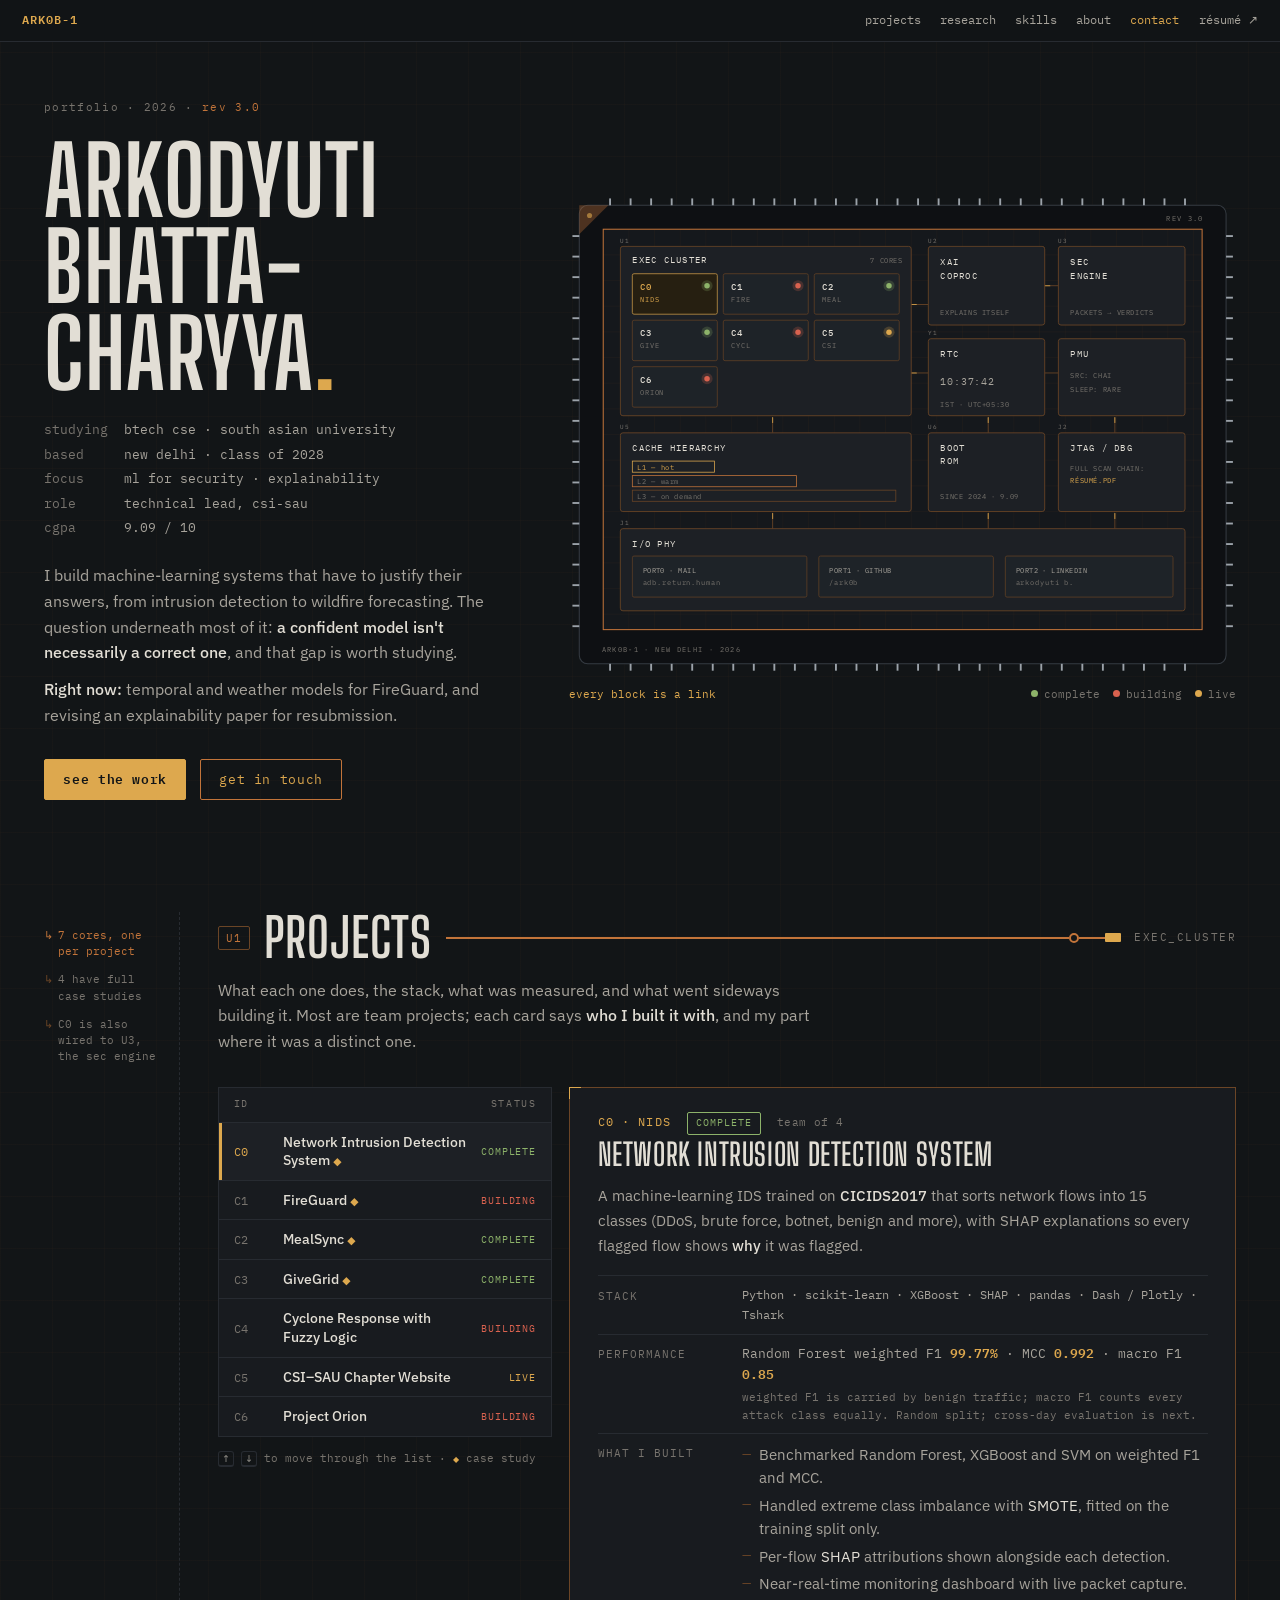
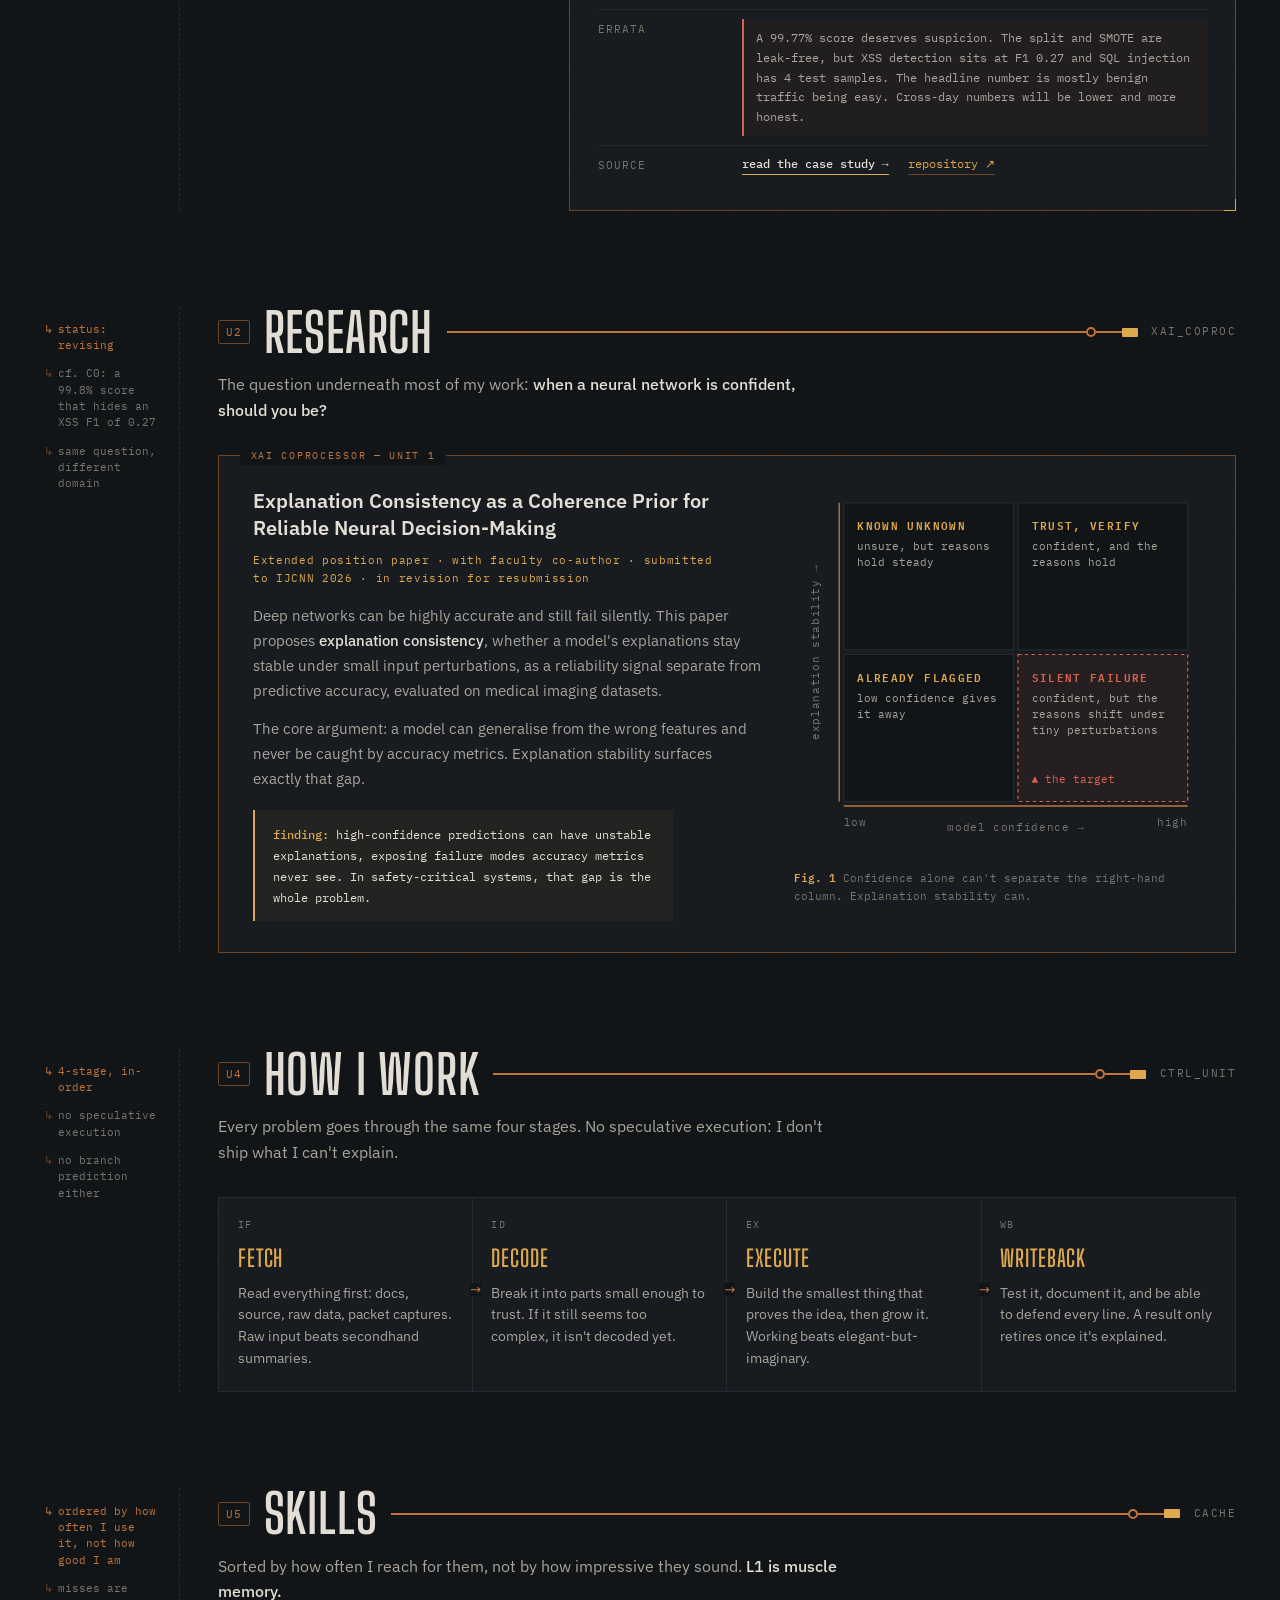
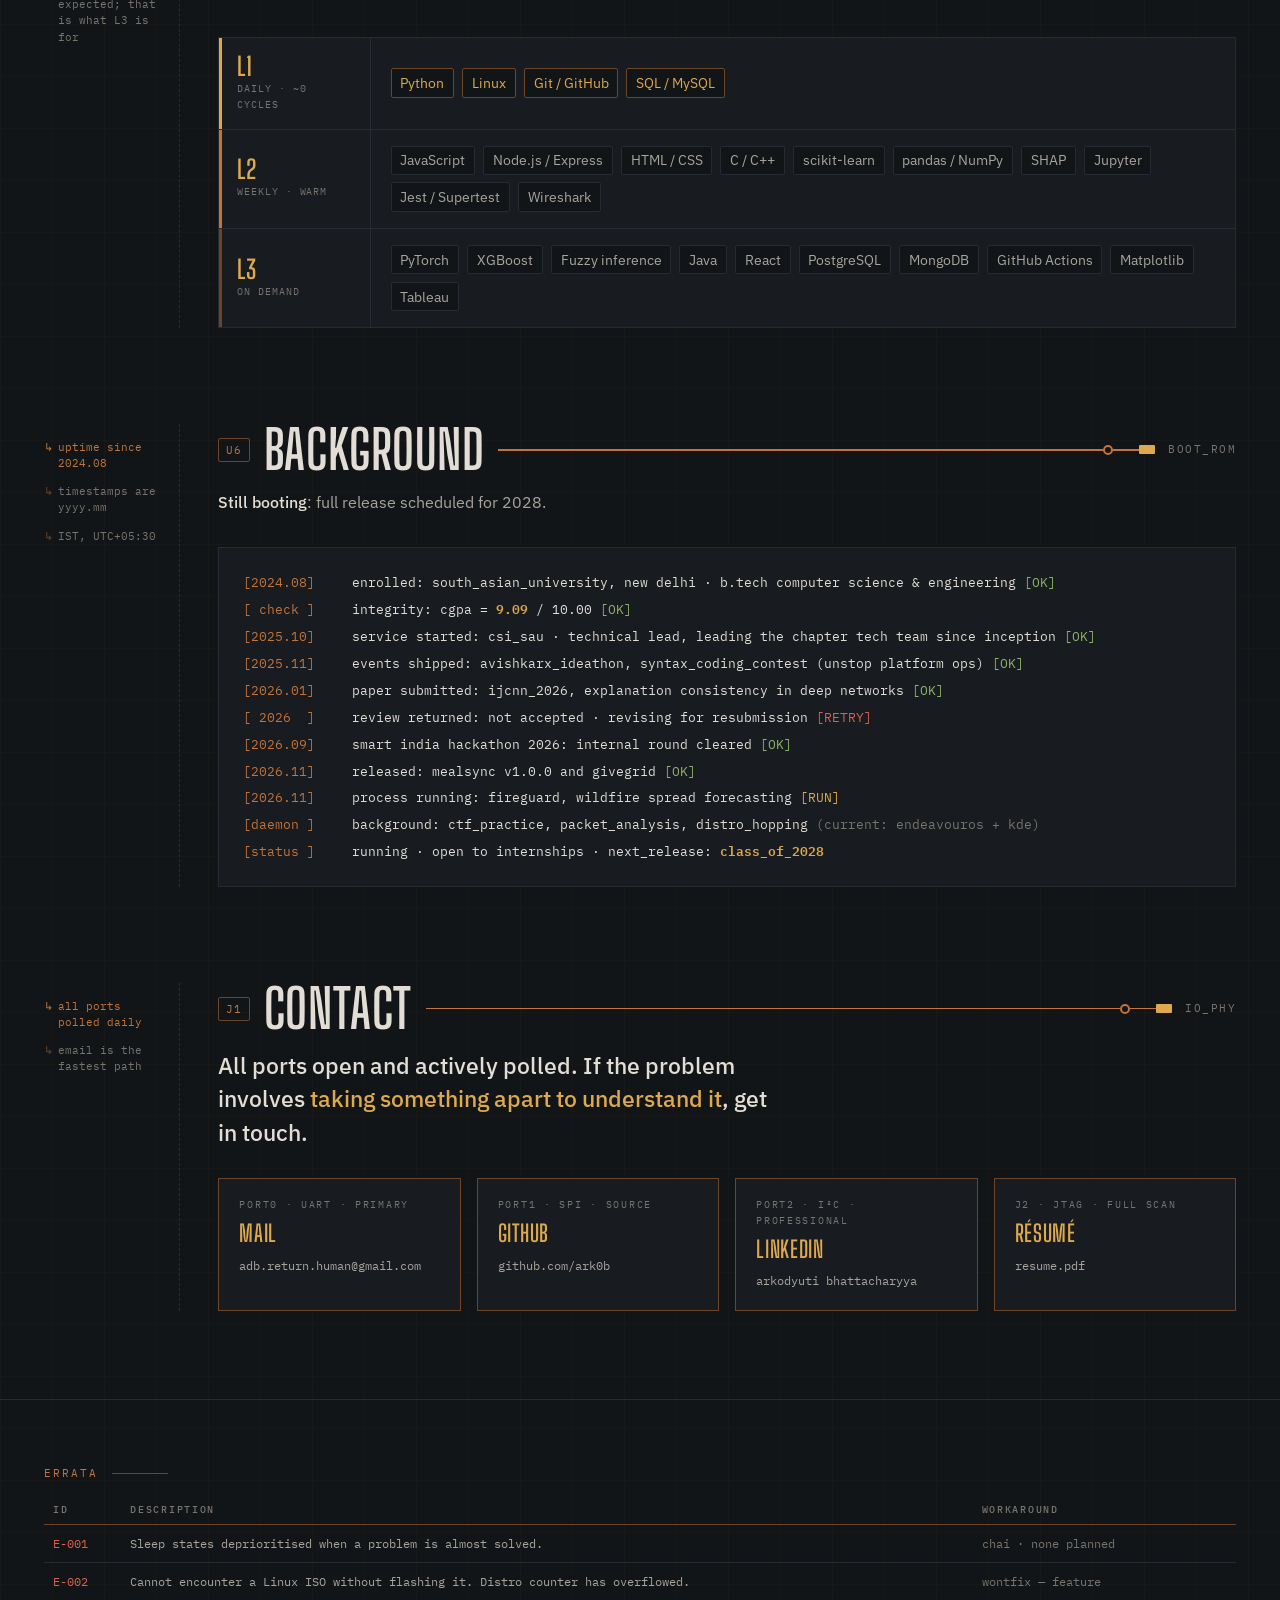
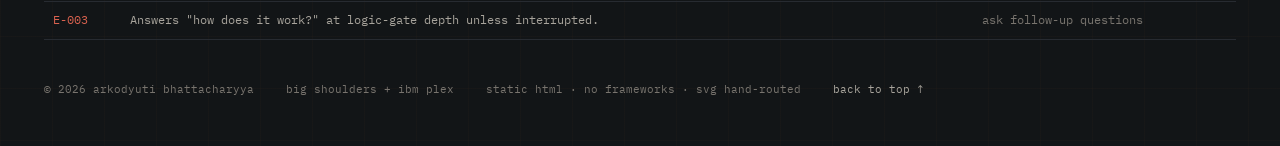
==== commit b4c5452b: "updated role and project info" ====
--- a/index.html
+++ b/index.html
@@ -242,7 +242,7 @@
       </svg>
       <figcaption class="die-caption">
         <span id="dieReadout" aria-hidden="true">every block is a link</span>
-        <span class="led-legend"><i class="led st-complete"></i>complete <i class="led st-building"></i>building <i class="led st-live"></i>live <i class="led st-paused"></i>paused</span>
+        <span class="led-legend"><i class="led st-complete"></i>complete <i class="led st-building"></i>building <i class="led st-live"></i>live</span>
       </figcaption>
     </figure>
   </div>
@@ -255,7 +255,7 @@
 <section class="sheet" id="projects" aria-labelledby="projects-h">
   <aside class="rail" aria-label="Margin notes">
     <ul class="rail-notes">
-      <li>8 cores, one per project</li>
+      <li>7 cores, one per project</li>
       <li>4 have full case studies</li>
       <li>C0 is also wired to U3, the sec engine</li>
     </ul>
@@ -415,33 +415,11 @@
           <span class="ro-badge st-building">building</span>
           <span class="ro-role">team of 2</span>
         </header>
-        <h3 class="ro-title">Project Orion — Student Workspace</h3>
-        <p class="ro-desc">One workspace for student life: calendar, reminders, goals and a resource library, plus a model that learns from how you plan and <b>helps schedule the work</b>.</p>
+        <h3 class="ro-title">Project Orion — Agentic Productivity</h3>
+        <p class="ro-desc">A general productivity app built around an <b>AI agent</b>. It started life as a workspace for students and is now being widened into a tool for anyone's work.</p>
         <dl class="ro-rows">
-          <div class="ro-row"><dt>Stack</dt><dd class="mono">React · Node.js · PostgreSQL · pgvector</dd></div>
-          <div class="ro-row"><dt>What I built</dt><dd><ul class="ro-points">
-            <li>Schema designed first; features ship as vertical slices on top of it.</li>
-            <li>Recommendations from vector similarity inside PostgreSQL.</li>
-          </ul></dd></div>
-          <div class="ro-row"><dt>Errata</dt><dd><span class="ro-errata">Recurring calendar events (RRULE) are the hard part. Every calendar app you've used has scars from them.</span></dd></div>
-        </dl>
-      </article>
-
-      <article class="proj" id="p-cviz" data-tag="CVIZ" data-status="paused">
-        <header class="ro-head">
-          <span class="ro-tag">CVIZ</span>
-          <span class="ro-badge st-paused">paused</span>
-          <span class="ro-role">team of 5</span>
-        </header>
-        <h3 class="ro-title">Code Execution Visualizer</h3>
-        <p class="ro-desc">Step through a program's execution like a timeline: <b>run once, record every state</b>, then scrub forwards and backwards.</p>
-        <dl class="ro-rows">
-          <div class="ro-row"><dt>Stack</dt><dd class="mono">JavaScript · WebAssembly</dd></div>
-          <div class="ro-row"><dt>Design</dt><dd><ul class="ro-points">
-            <li>Execute-once / replay: the UI walks an array of snapshots, so stepping <em>backwards</em> is free.</li>
-            <li>Interpreters compiled to WebAssembly, so untrusted code never touches a server.</li>
-          </ul></dd></div>
-          <div class="ro-row"><dt>Errata</dt><dd><span class="ro-errata">Paused while other projects ship. The key decision stands: record the run once and replay it, rather than re-running code on every step.</span></dd></div>
+          <div class="ro-row"><dt>Where it started</dt><dd>A student workspace: calendar, reminders, goals and a resource library, built on React, Node.js and PostgreSQL.</dd></div>
+          <div class="ro-row"><dt>Errata</dt><dd><span class="ro-errata">Mid-pivot. The scope is being redrawn, so details stay off this page until there's something to show.</span></dd></div>
         </dl>
       </article>
 
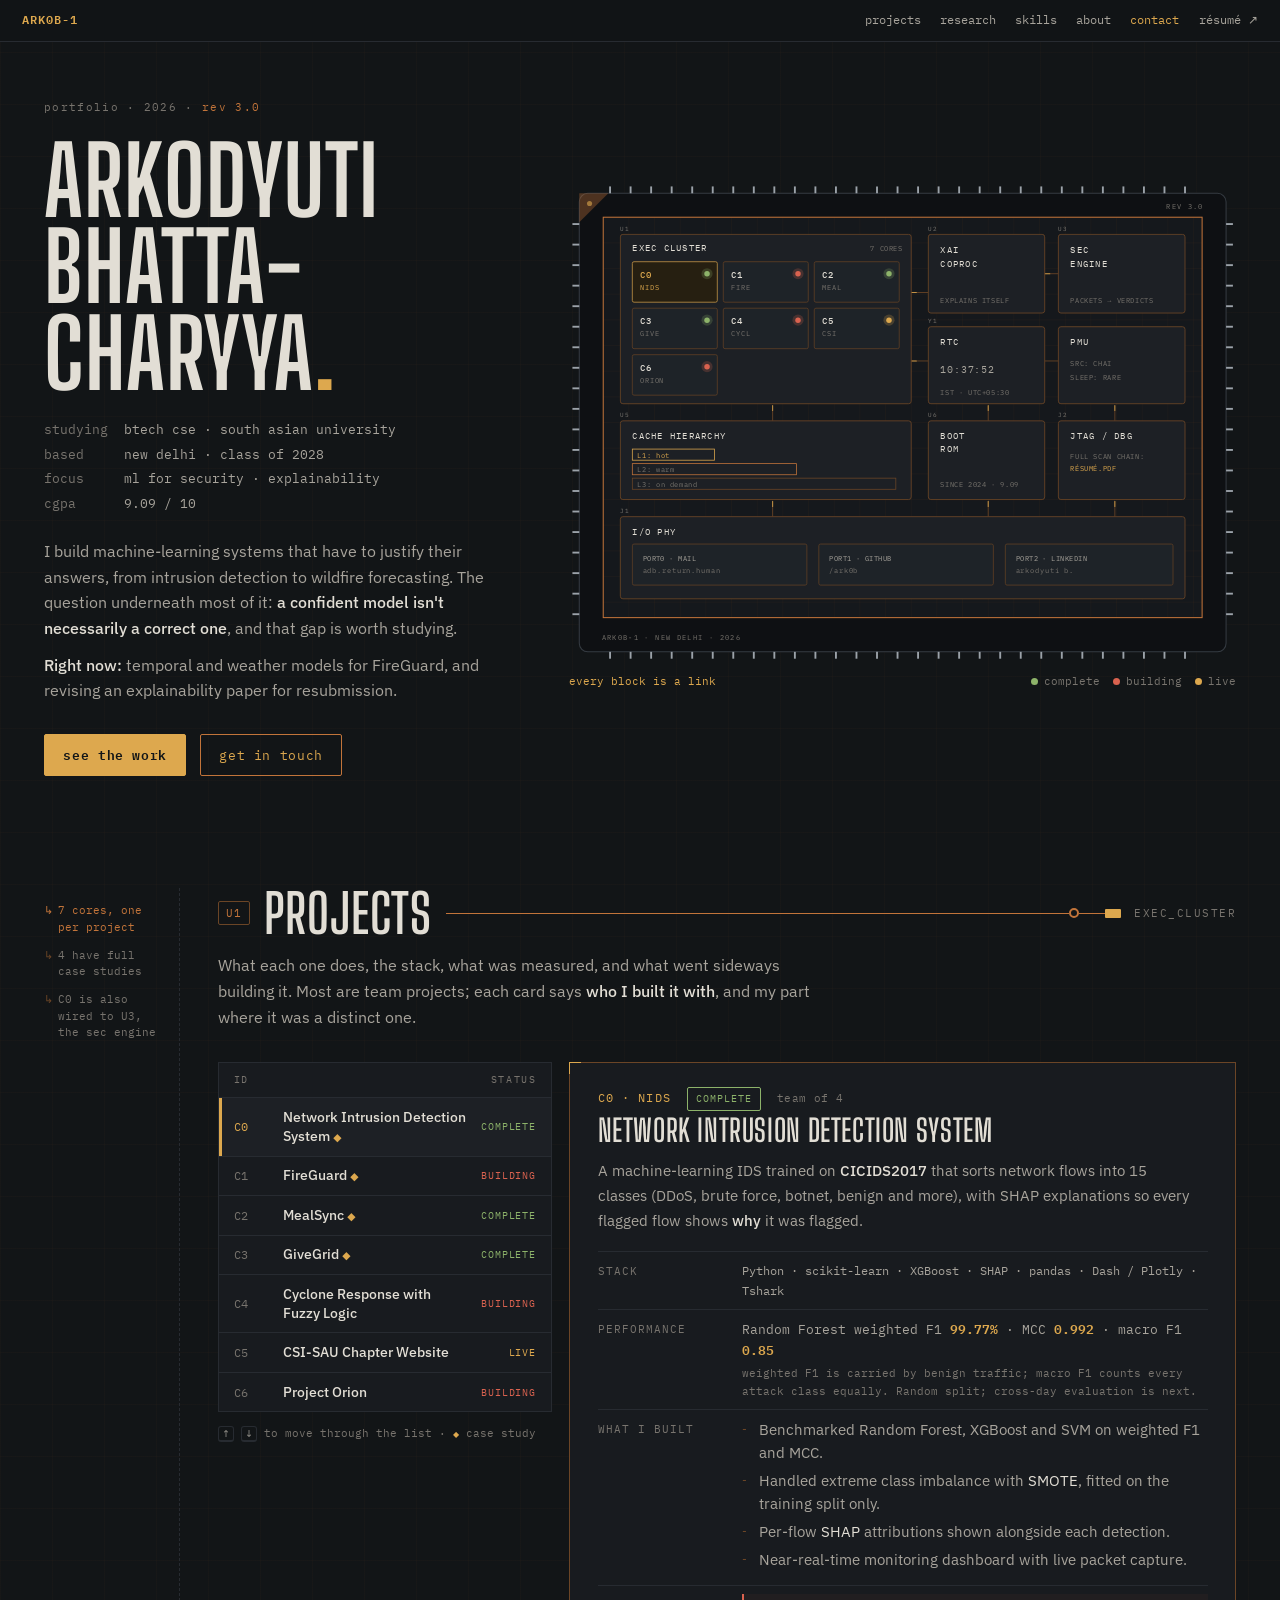
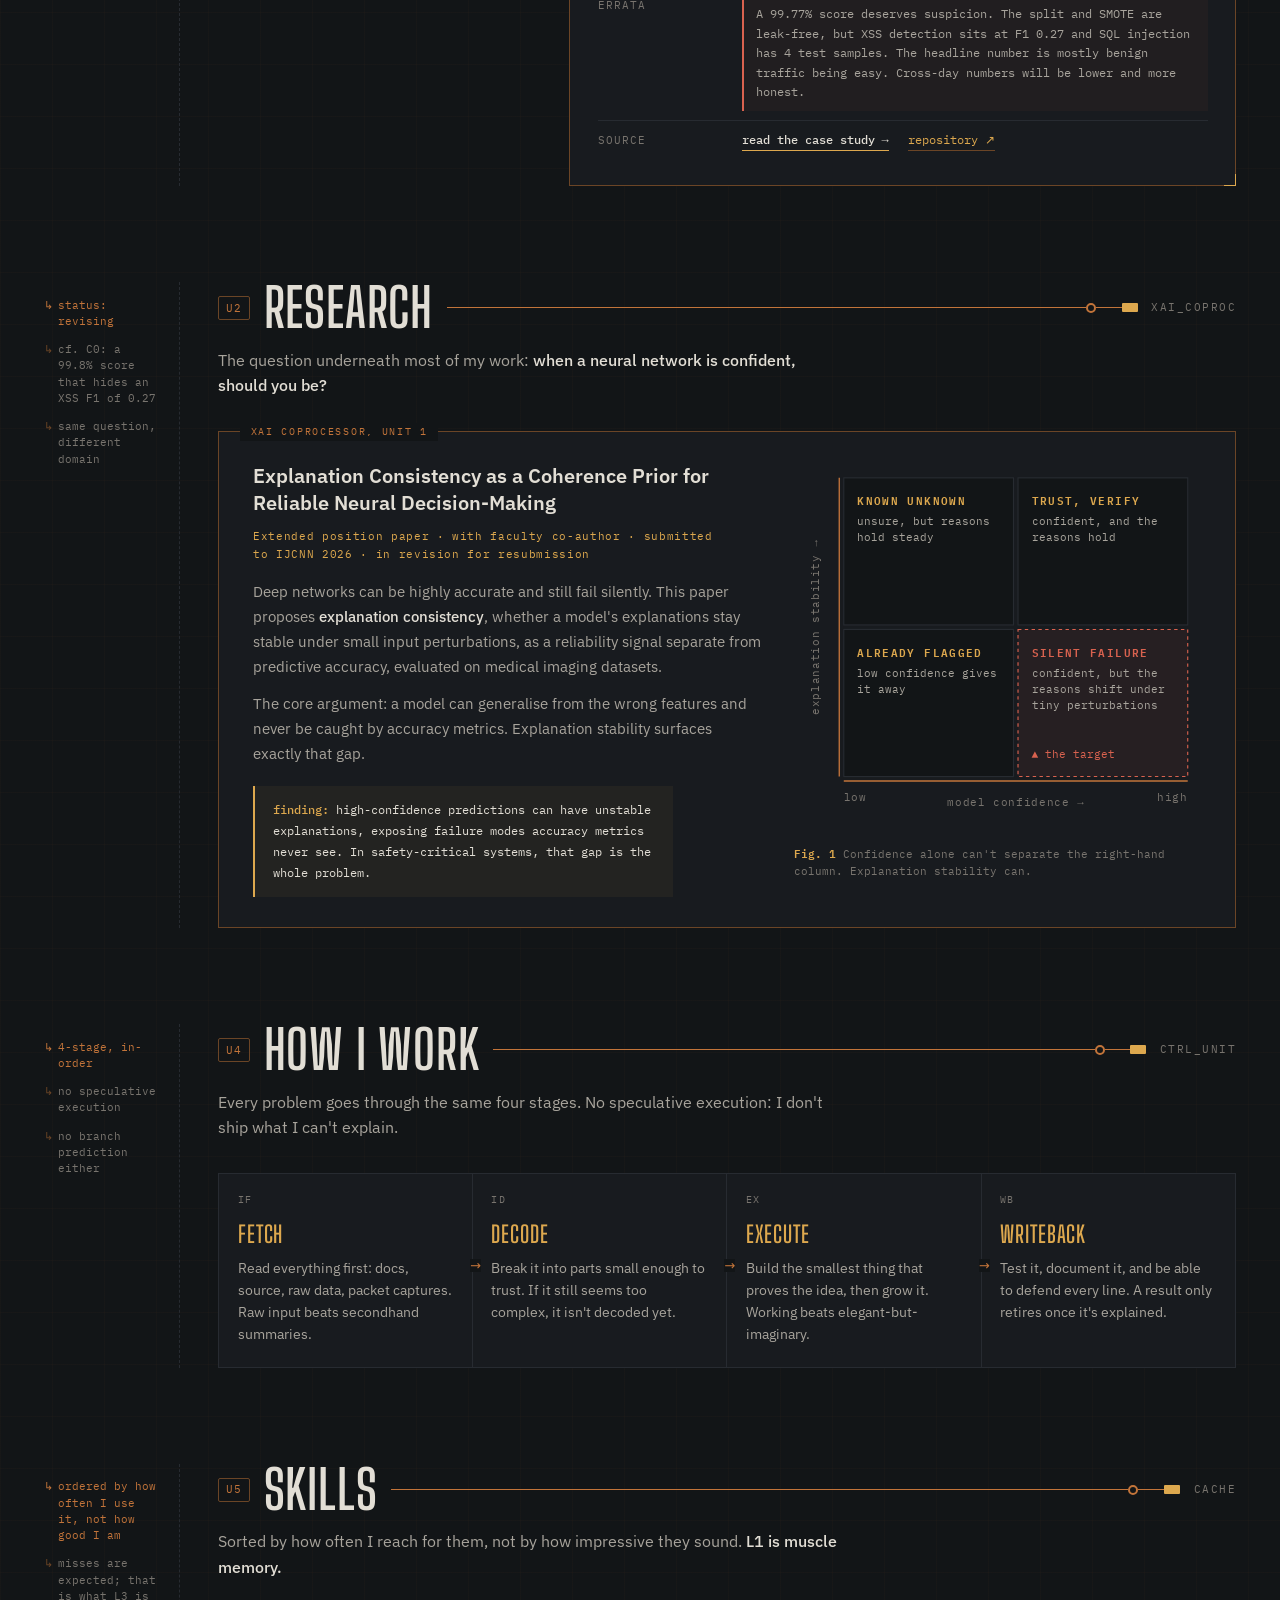
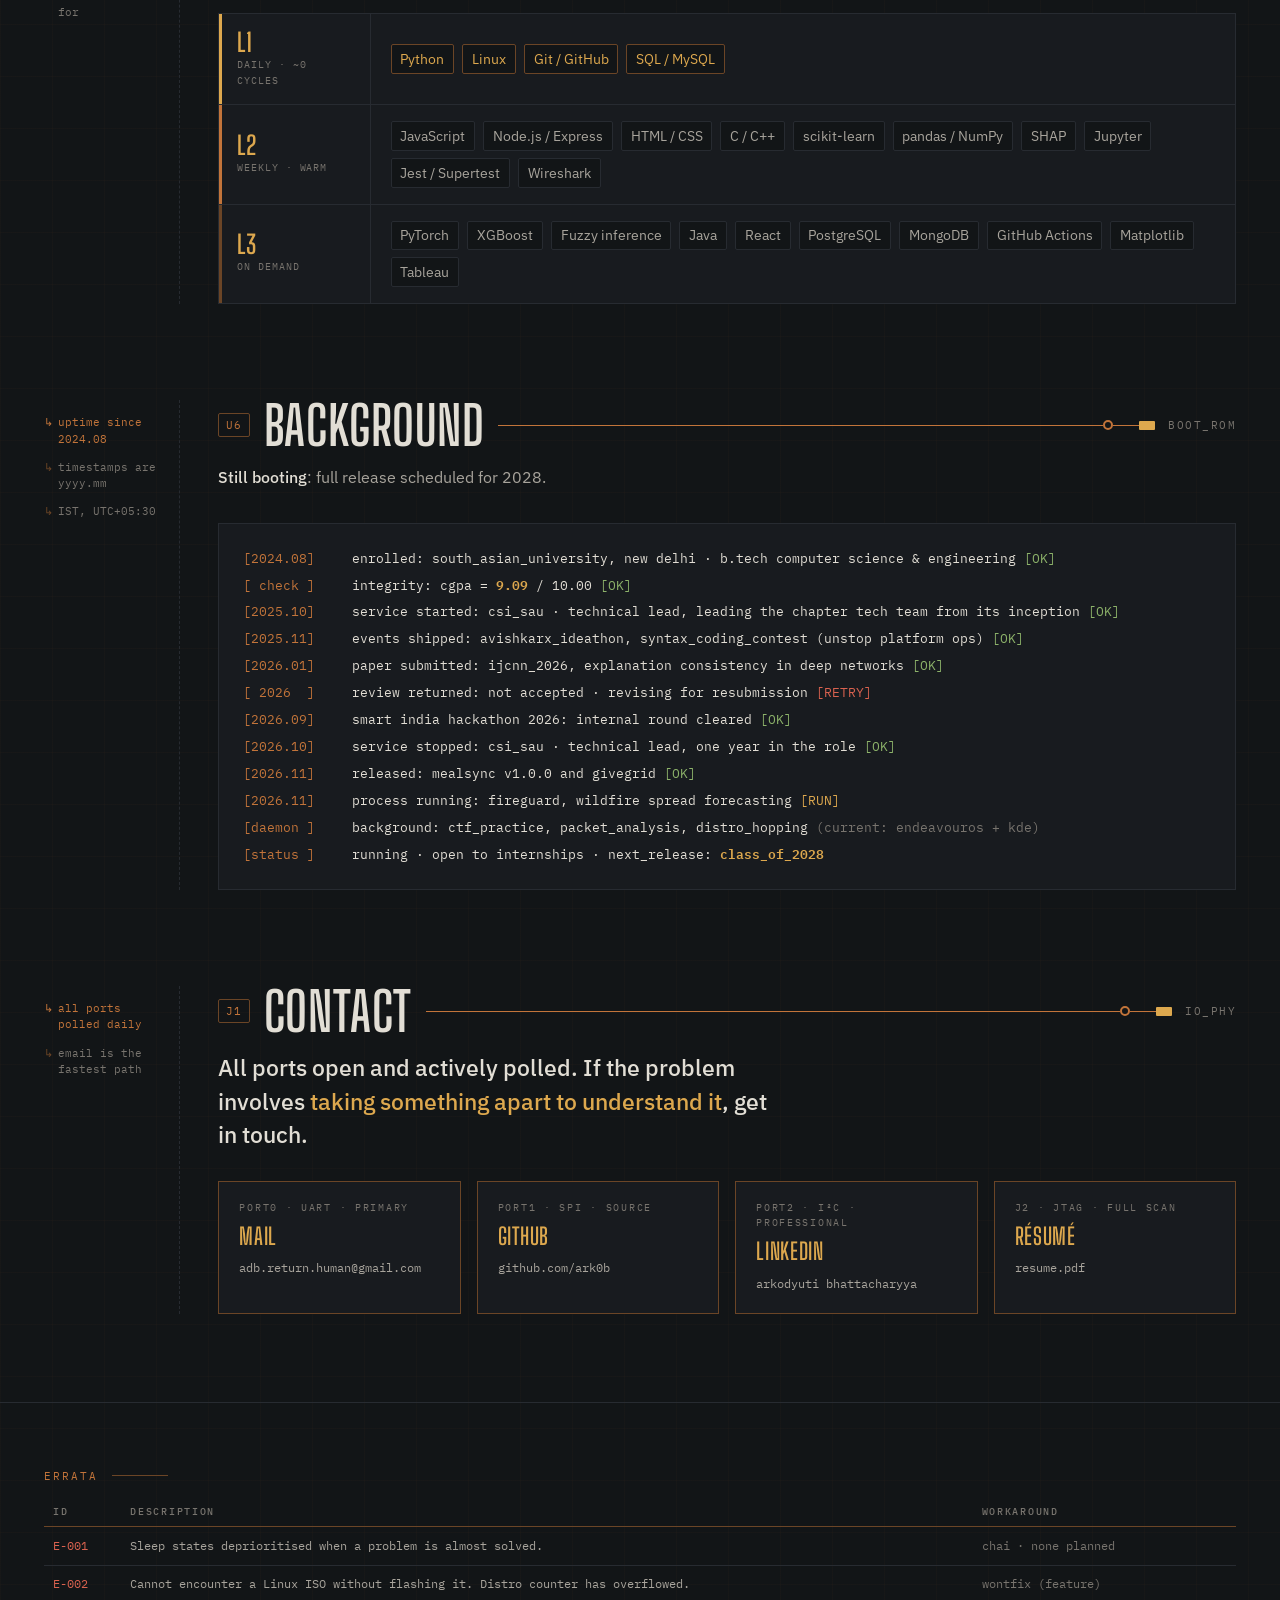
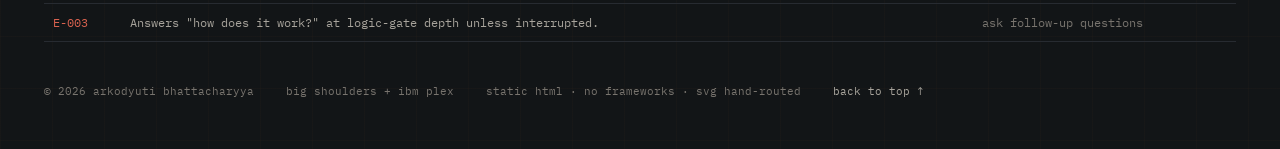
==== commit b406e5fd: "update" ====
--- a/index.html
+++ b/index.html
@@ -3,7 +3,7 @@
 <head>
 <meta charset="UTF-8">
 <meta name="viewport" content="width=device-width, initial-scale=1.0">
-<title>Arkodyuti Bhattacharyya (Ark0B) — ML for Security · CSE at South Asian University</title>
+<title>Arkodyuti Bhattacharyya (Ark0B) | ML for Security · CSE at South Asian University</title>
 <meta name="description" content="Arkodyuti Bhattacharyya (Ark0B), BTech CSE student at South Asian University, New Delhi. Machine learning for security, explainability research, and full-stack projects: NIDS, FireGuard, MealSync, GiveGrid.">
 <meta name="author" content="Arkodyuti Bhattacharyya">
 <meta name="theme-color" content="#121517">
@@ -12,7 +12,7 @@
 
 <meta property="og:type" content="profile">
 <meta property="og:site_name" content="Arkodyuti Bhattacharyya">
-<meta property="og:title" content="Arkodyuti Bhattacharyya — ML for Security">
+<meta property="og:title" content="Arkodyuti Bhattacharyya | ML for Security">
 <meta property="og:description" content="BTech CSE at South Asian University. Intrusion detection, explainability research, wildfire forecasting and full-stack systems.">
 <meta property="og:url" content="https://ark0b.github.io/Portfolio/">
 <meta property="og:image" content="https://ark0b.github.io/Portfolio/assets/og.png">
@@ -23,7 +23,7 @@
 <meta property="profile:last_name" content="Bhattacharyya">
 <meta property="profile:username" content="ark0b">
 <meta name="twitter:card" content="summary_large_image">
-<meta name="twitter:title" content="Arkodyuti Bhattacharyya — ML for Security">
+<meta name="twitter:title" content="Arkodyuti Bhattacharyya | ML for Security">
 <meta name="twitter:description" content="BTech CSE at South Asian University. Intrusion detection, explainability research, wildfire forecasting and full-stack systems.">
 <meta name="twitter:image" content="https://ark0b.github.io/Portfolio/assets/og.png">
 
@@ -48,7 +48,6 @@
         "name": "South Asian University",
         "address": { "@type": "PostalAddress", "addressLocality": "New Delhi", "addressCountry": "IN" }
       },
-      "memberOf": { "@type": "Organization", "name": "CSI-SAU (Computer Society of India, South Asian University chapter)" },
       "knowsAbout": ["Machine learning for security", "Network intrusion detection", "Explainable AI", "Python", "Node.js", "MySQL", "Fuzzy logic"],
       "sameAs": [
         "https://github.com/ark0b",
@@ -59,7 +58,7 @@
       "@type": "WebSite",
       "@id": "https://ark0b.github.io/Portfolio/#site",
       "url": "https://ark0b.github.io/Portfolio/",
-      "name": "Arkodyuti Bhattacharyya — Portfolio",
+      "name": "Arkodyuti Bhattacharyya | Portfolio",
       "inLanguage": "en",
       "author": { "@id": "https://ark0b.github.io/Portfolio/#person" }
     }
@@ -95,7 +94,6 @@
         <dt>studying</dt><dd>btech cse · south asian university</dd>
         <dt>based</dt><dd>new delhi · class of 2028</dd>
         <dt>focus</dt><dd>ml for security · explainability</dd>
-        <dt>role</dt><dd>technical lead, csi-sau</dd>
         <dt>cgpa</dt><dd>9.09 / 10</dd>
       </dl>
       <p class="hero-brief">
@@ -144,7 +142,7 @@
         </g>
 
         <!-- U1 EXEC CLUSTER: frame links to #projects, cores (drawn by JS) link to each project -->
-        <a class="blk" href="#projects" data-readout="exec cluster — all projects" style="animation-delay:.05s">
+        <a class="blk" href="#projects" data-readout="exec cluster: all projects" style="animation-delay:.05s">
           <rect class="body" x="60" y="60" width="340" height="198" rx="3"/>
           <text class="lbl" x="74" y="80">EXEC CLUSTER</text>
           <text class="sub" id="coreCountLbl" x="390" y="80" text-anchor="end">CORES</text>
@@ -153,7 +151,7 @@
         <text class="silkref" x="60" y="56">U1</text>
 
         <!-- U2 XAI -->
-        <a class="blk" href="#research" data-readout="xai coproc — explanation consistency research" style="animation-delay:.17s">
+        <a class="blk" href="#research" data-readout="xai coproc: explanation consistency research" style="animation-delay:.17s">
           <rect class="body" x="420" y="60" width="136" height="92" rx="3"/>
           <text class="lbl" x="434" y="82">XAI</text>
           <text class="lbl" x="434" y="98">COPROC</text>
@@ -162,7 +160,7 @@
         <text class="silkref" x="420" y="56">U2</text>
 
         <!-- U3 SEC ENGINE → NIDS -->
-        <a class="blk" href="#p-nids" data-readout="sec engine — network intrusion detection" style="animation-delay:.25s">
+        <a class="blk" href="#p-nids" data-readout="sec engine: network intrusion detection" style="animation-delay:.25s">
           <rect class="body" x="572" y="60" width="148" height="92" rx="3"/>
           <text class="lbl" x="586" y="82">SEC</text>
           <text class="lbl" x="586" y="98">ENGINE</text>
@@ -188,20 +186,20 @@
         </g>
 
         <!-- CACHE → skills -->
-        <a class="blk" href="#skills" data-readout="cache hierarchy — skills by how often I use them" style="animation-delay:.48s">
+        <a class="blk" href="#skills" data-readout="cache hierarchy: skills by how often I use them" style="animation-delay:.48s">
           <rect class="body" x="60" y="278" width="340" height="92" rx="3"/>
           <text class="lbl" x="74" y="299">CACHE HIERARCHY</text>
           <rect x="74" y="311" width="96" height="13" fill="none" stroke="#DDA84E" stroke-width=".9"/>
-          <text class="sub" x="80" y="321" style="fill:#DDA84E">L1 — hot</text>
+          <text class="sub" x="80" y="321" style="fill:#DDA84E">L1: hot</text>
           <rect x="74" y="328" width="192" height="13" fill="none" stroke="#C2743A" stroke-width=".9"/>
-          <text class="sub" x="80" y="338">L2 — warm</text>
+          <text class="sub" x="80" y="338">L2: warm</text>
           <rect x="74" y="345" width="308" height="13" fill="none" stroke="#6B4526" stroke-width=".9"/>
-          <text class="sub" x="80" y="355">L3 — on demand</text>
+          <text class="sub" x="80" y="355">L3: on demand</text>
         </a>
         <text class="silkref" x="60" y="274">U5</text>
 
         <!-- BOOT ROM → background -->
-        <a class="blk" href="#about" data-readout="boot rom — education and timeline" style="animation-delay:.55s">
+        <a class="blk" href="#about" data-readout="boot rom: education and timeline" style="animation-delay:.55s">
           <rect class="body" x="420" y="278" width="136" height="92" rx="3"/>
           <text class="lbl" x="434" y="299">BOOT</text>
           <text class="lbl" x="434" y="315">ROM</text>
@@ -210,7 +208,7 @@
         <text class="silkref" x="420" y="274">U6</text>
 
         <!-- J2 JTAG → résumé -->
-        <a class="blk" href="resume.pdf" data-readout="jtag — full résumé (pdf)" style="animation-delay:.62s">
+        <a class="blk" href="resume.pdf" data-readout="jtag: full résumé (pdf)" style="animation-delay:.62s">
           <rect class="body" x="572" y="278" width="148" height="92" rx="3"/>
           <text class="lbl" x="586" y="299">JTAG / DBG</text>
           <text class="sub" x="586" y="323">FULL SCAN CHAIN:</text>
@@ -223,17 +221,17 @@
           <rect class="body" x="60" y="390" width="660" height="96" rx="3"/>
           <text class="lbl" x="74" y="411">I/O PHY</text>
         </g>
-        <a class="die-core" href="mailto:adb.return.human@gmail.com" data-readout="port0 — email adb.return.human@gmail.com" style="animation-delay:.74s">
+        <a class="die-core" href="mailto:adb.return.human@gmail.com" data-readout="port0: email adb.return.human@gmail.com" style="animation-delay:.74s">
           <rect x="74" y="422" width="204" height="48" rx="2"/>
           <text x="86" y="442">PORT0 · MAIL</text>
           <text class="cname" x="86" y="456">adb.return.human</text>
         </a>
-        <a class="die-core" href="https://github.com/ark0b" target="_blank" data-readout="port1 — github.com/ark0b" style="animation-delay:.78s">
+        <a class="die-core" href="https://github.com/ark0b" target="_blank" data-readout="port1: github.com/ark0b" style="animation-delay:.78s">
           <rect x="292" y="422" width="204" height="48" rx="2"/>
           <text x="304" y="442">PORT1 · GITHUB</text>
           <text class="cname" x="304" y="456">/ark0b</text>
         </a>
-        <a class="die-core" href="https://www.linkedin.com/in/arkodyuti-bhattacharyya" target="_blank" data-readout="port2 — linkedin" style="animation-delay:.82s">
+        <a class="die-core" href="https://www.linkedin.com/in/arkodyuti-bhattacharyya" target="_blank" data-readout="port2: linkedin" style="animation-delay:.82s">
           <rect x="510" y="422" width="196" height="48" rx="2"/>
           <text x="522" y="442">PORT2 · LINKEDIN</text>
           <text class="cname" x="522" y="456">arkodyuti b.</text>
@@ -251,7 +249,7 @@
 <!-- ── PROJECTS ──
      To add a project: copy one <article class="proj">, give it a unique id (p-something),
      set data-tag and data-status (complete | live | building | paused). The list, the
-     C0/C1… numbering and the chip's cores are all generated from these articles. -->
+     C0/C1... numbering and the chip's cores are all generated from these articles. -->
 <section class="sheet" id="projects" aria-labelledby="projects-h">
   <aside class="rail" aria-label="Margin notes">
     <ul class="rail-notes">
@@ -311,8 +309,8 @@
           <span class="ro-badge st-building">building</span>
           <span class="ro-role">role: temporal / weather models · team of 6</span>
         </header>
-        <h3 class="ro-title">FireGuard — Wildfire Spread Forecasting</h3>
-        <p class="ro-desc">Next-day wildfire spread prediction on <b>WildfireSpreadTS</b>: satellite, terrain and weather rasters for 607 fire events (2018–2021). The prototype replays historical forecasts; <b>live next-day forecasting</b> is being built into the final product.</p>
+        <h3 class="ro-title">FireGuard: Wildfire Spread Forecasting</h3>
+        <p class="ro-desc">Next-day wildfire spread prediction on <b>WildfireSpreadTS</b>: satellite, terrain and weather rasters for 607 fire events (2018-2021). The prototype replays historical forecasts; <b>live next-day forecasting</b> is being built into the final product.</p>
         <dl class="ro-rows">
           <div class="ro-row"><dt>Stack</dt><dd class="mono">Python · PyTorch · U-Net · GeoTIFF rasters · GFS / GRIDMET weather</dd></div>
           <div class="ro-row"><dt>What I built</dt><dd><ul class="ro-points">
@@ -331,7 +329,7 @@
           <span class="ro-badge st-complete">v1.0.0</span>
           <span class="ro-role">role: architect / design lead · QA · team of 4</span>
         </header>
-        <h3 class="ro-title">MealSync — Mess Management</h3>
+        <h3 class="ro-title">MealSync: Mess Management</h3>
         <p class="ro-desc">Replaces a university mess's paper meal cards, registers, Excel sheets and "show me your payment screenshot" checks with one system for students, counter staff, the mess office and the committee.</p>
         <dl class="ro-rows">
           <div class="ro-row"><dt>Stack</dt><dd class="mono">Node.js · Express · MySQL 8 · JWT / bcrypt · Jest + Supertest · GitHub Actions · OpenAPI</dd></div>
@@ -354,13 +352,13 @@
           <span class="ro-badge st-complete">complete</span>
           <span class="ro-role">with Tarun Das · team of 2</span>
         </header>
-        <h3 class="ro-title">GiveGrid — Donation Matching</h3>
+        <h3 class="ro-title">GiveGrid: Donation Matching</h3>
         <p class="ro-desc">Connects donors with <b>verified NGOs</b>: donors list usable goods, NGOs post needs, the platform ranks matches and runs the workflow from claim to handover. One donation can be split across several NGOs.</p>
         <dl class="ro-rows">
           <div class="ro-row"><dt>Stack</dt><dd class="mono">HTML / CSS / JS · Node.js · Express · MySQL 8 · bcrypt · JWT · Jest + Supertest · Postman</dd></div>
           <div class="ro-row"><dt>Measured</dt><dd class="perf"><b>120</b> tests · <b>92%</b> line coverage · <b>10,272</b> seeded rows, every measured request in milliseconds</dd></div>
           <div class="ro-row"><dt>What I built</dt><dd><ul class="ro-points">
-            <li>Race-safe claims with <em>SELECT … FOR UPDATE</em>: two NGOs claiming 70 of 100 chairs at the same instant, exactly one wins.</li>
+            <li>Race-safe claims with <em>SELECT ... FOR UPDATE</em>: two NGOs claiming 70 of 100 chairs at the same instant, exactly one wins.</li>
             <li>A claim changes four rows in one transaction, all or nothing.</li>
             <li><em>Append-only donation history</em> enforced by MySQL itself, not by convention.</li>
             <li>48-hour holds that a timer releases exactly once if no pickup is confirmed.</li>
@@ -394,10 +392,10 @@
         <header class="ro-head">
           <span class="ro-tag">CSI</span>
           <span class="ro-badge st-live">live</span>
-          <span class="ro-role">role: technical lead</span>
+          <span class="ro-role">role: technical lead, oct 2025 to oct 2026</span>
         </header>
-        <h3 class="ro-title">CSI–SAU Chapter Website</h3>
-        <p class="ro-desc">The student chapter's site, built and maintained as <b>Technical Lead</b>, including event pages for the AvishkarX Ideathon and the SyntaX coding contest.</p>
+        <h3 class="ro-title">CSI-SAU Chapter Website</h3>
+        <p class="ro-desc">The student chapter's site, built and maintained during my time as <b>Technical Lead</b> (Oct 2025 to Oct 2026), including event pages for the AvishkarX Ideathon and the SyntaX coding contest.</p>
         <dl class="ro-rows">
           <div class="ro-row"><dt>Stack</dt><dd class="mono">HTML · CSS · JavaScript · GitHub Pages</dd></div>
           <div class="ro-row"><dt>What I built</dt><dd><ul class="ro-points">
@@ -415,7 +413,7 @@
           <span class="ro-badge st-building">building</span>
           <span class="ro-role">team of 2</span>
         </header>
-        <h3 class="ro-title">Project Orion — Agentic Productivity</h3>
+        <h3 class="ro-title">Project Orion: Agentic Productivity</h3>
         <p class="ro-desc">A general productivity app built around an <b>AI agent</b>. It started life as a workspace for students and is now being widened into a tool for anyone's work.</p>
         <dl class="ro-rows">
           <div class="ro-row"><dt>Where it started</dt><dd>A student workspace: calendar, reminders, goals and a resource library, built on React, Node.js and PostgreSQL.</dd></div>
@@ -447,7 +445,7 @@
   <p class="sect-sub">The question underneath most of my work: <b>when a neural network is confident, should you be?</b></p>
 
   <article class="paper paper-split">
-    <p class="paper-unit" aria-hidden="true">XAI coprocessor — unit 1</p>
+    <p class="paper-unit" aria-hidden="true">XAI coprocessor, unit 1</p>
     <div class="paper-text">
     <h3>Explanation Consistency as a Coherence Prior for Reliable Neural Decision-Making</h3>
     <p class="p-meta">Extended position paper · with faculty co-author · submitted to IJCNN 2026 · in revision for resubmission</p>
@@ -581,11 +579,12 @@
   <ul class="bootlog">
     <li><span class="ts">[2024.08]</span><span>enrolled: <span class="em">south_asian_university</span>, new delhi · b.tech computer science &amp; engineering <span class="ok">[OK]</span></span></li>
     <li><span class="ts">[ check ]</span><span>integrity: cgpa = <span class="hi">9.09</span> / 10.00 <span class="ok">[OK]</span></span></li>
-    <li><span class="ts">[2025.10]</span><span>service started: <span class="em">csi_sau · technical lead</span>, leading the chapter tech team since inception <span class="ok">[OK]</span></span></li>
+    <li><span class="ts">[2025.10]</span><span>service started: <span class="em">csi_sau · technical lead</span>, leading the chapter tech team from its inception <span class="ok">[OK]</span></span></li>
     <li><span class="ts">[2025.11]</span><span>events shipped: <span class="em">avishkarx_ideathon</span>, <span class="em">syntax_coding_contest</span> (unstop platform ops) <span class="ok">[OK]</span></span></li>
     <li><span class="ts">[2026.01]</span><span>paper submitted: <span class="em">ijcnn_2026</span>, explanation consistency in deep networks <span class="ok">[OK]</span></span></li>
     <li><span class="ts">[ 2026  ]</span><span>review returned: not accepted · revising for resubmission <span class="rty">[RETRY]</span></span></li>
     <li><span class="ts">[2026.09]</span><span>smart india hackathon 2026: <span class="em">internal round cleared</span> <span class="ok">[OK]</span></span></li>
+    <li><span class="ts">[2026.10]</span><span>service stopped: <span class="em">csi_sau · technical lead</span>, one year in the role <span class="ok">[OK]</span></span></li>
     <li><span class="ts">[2026.11]</span><span>released: <span class="em">mealsync v1.0.0</span> and <span class="em">givegrid</span> <span class="ok">[OK]</span></span></li>
     <li><span class="ts">[2026.11]</span><span>process running: <span class="em">fireguard</span>, wildfire spread forecasting <span class="run">[RUN]</span></span></li>
     <li><span class="ts">[daemon ]</span><span>background: ctf_practice, packet_analysis, distro_hopping <span class="dim">(current: endeavouros + kde)</span></span></li>
@@ -646,7 +645,7 @@
         <thead><tr><th scope="col">ID</th><th scope="col">DESCRIPTION</th><th scope="col">WORKAROUND</th></tr></thead>
         <tbody>
           <tr><td>E-001</td><td>Sleep states deprioritised when a problem is almost solved.</td><td>chai · none planned</td></tr>
-          <tr><td>E-002</td><td>Cannot encounter a Linux ISO without flashing it. Distro counter has overflowed.</td><td>wontfix — feature</td></tr>
+          <tr><td>E-002</td><td>Cannot encounter a Linux ISO without flashing it. Distro counter has overflowed.</td><td>wontfix (feature)</td></tr>
           <tr><td>E-003</td><td>Answers "how does it work?" at logic-gate depth unless interrupted.</td><td>ask follow-up questions</td></tr>
         </tbody>
       </table>
--- a/assets/site.css
+++ b/assets/site.css
@@ -526,7 +526,7 @@
   line-height: 1.55;
 }
 .ro-points li::before {
-  content: "—";
+  content: "-";
   position: absolute;
   left: 0;
   color: var(--copper-dim);
@@ -1067,7 +1067,7 @@
 .case-sec p b, .case-sec li b { color: var(--text); font-weight: 500; }
 .case-sec ul.bul { margin: .8rem 0; }
 .case-sec ul.bul li { position: relative; padding-left: 1.1rem; margin-bottom: .45rem; }
-.case-sec ul.bul li::before { content: "—"; position: absolute; left: 0; color: var(--copper); }
+.case-sec ul.bul li::before { content: "-"; position: absolute; left: 0; color: var(--copper); }
 .case-sec code, .case-sec kbd { font-family: var(--f-mono); font-size: .86em; color: var(--gold); }
 
 .fig { margin: 1.6rem 0; }
